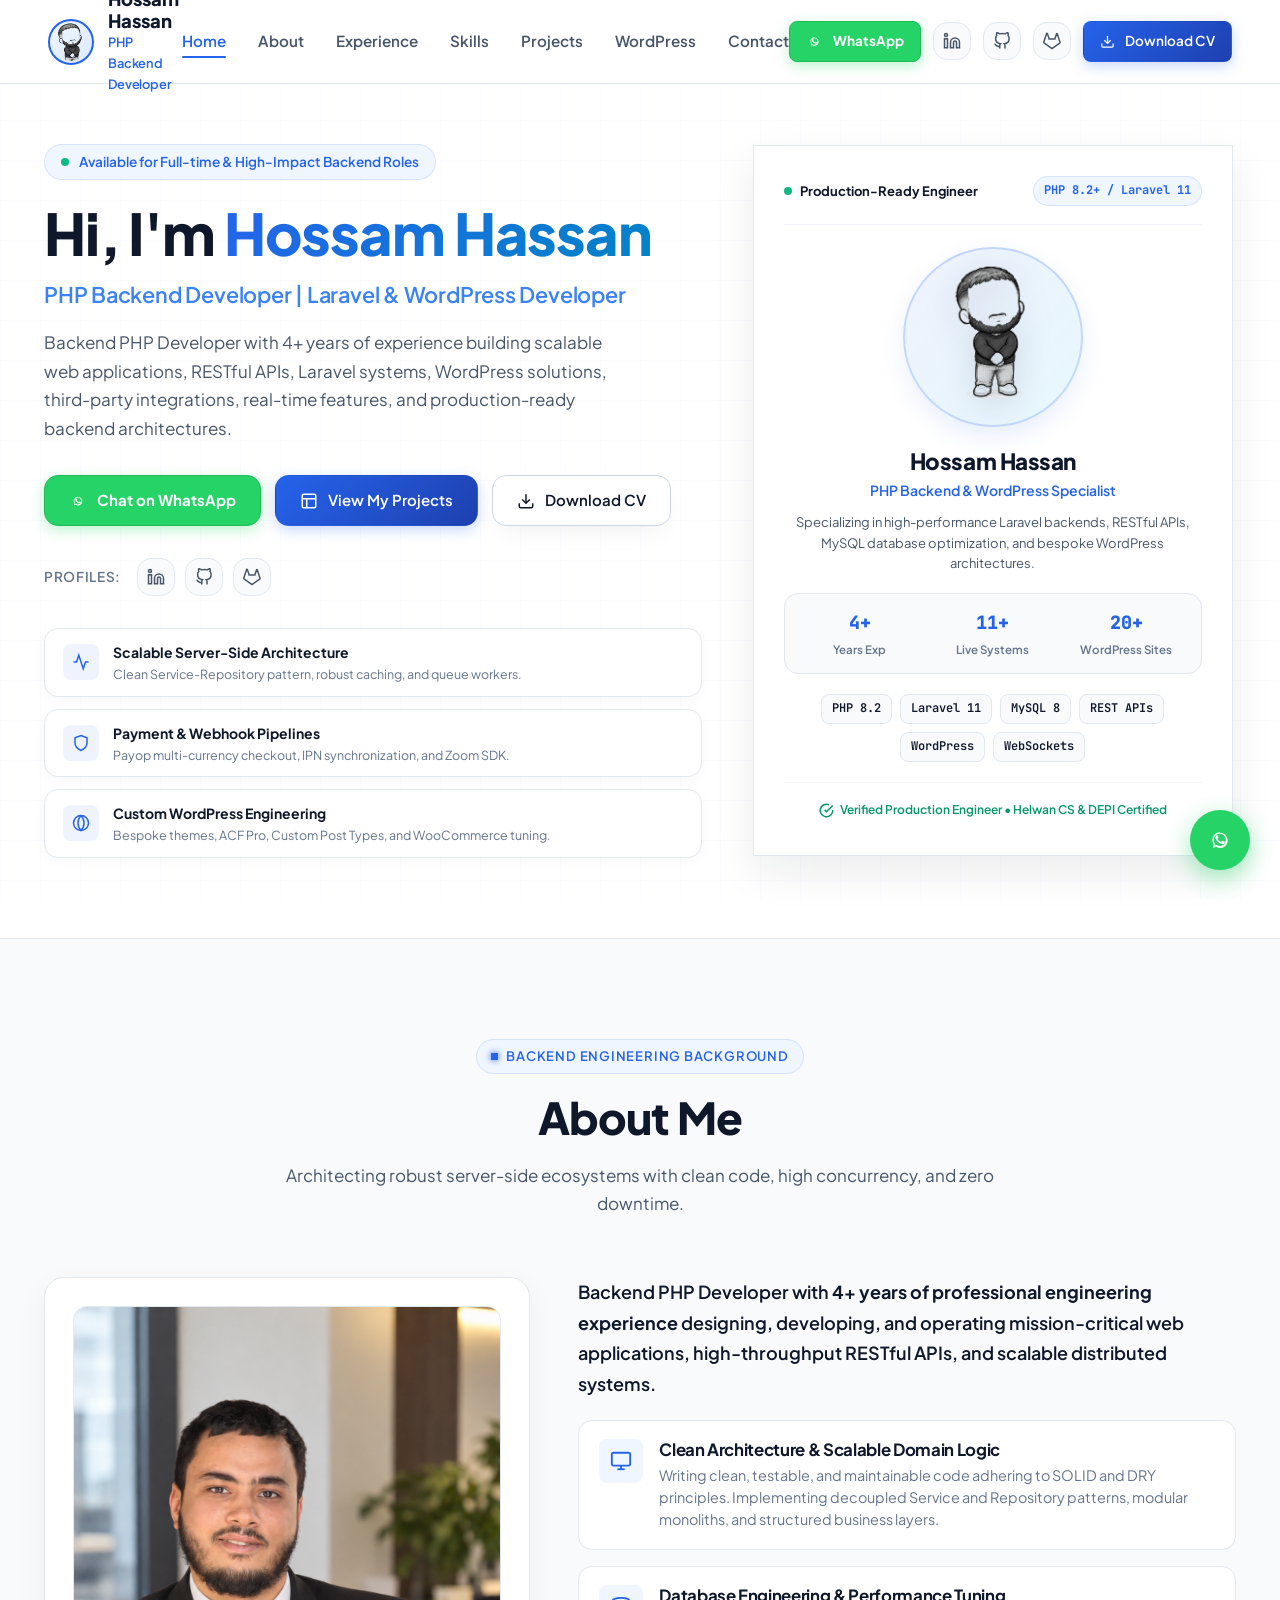
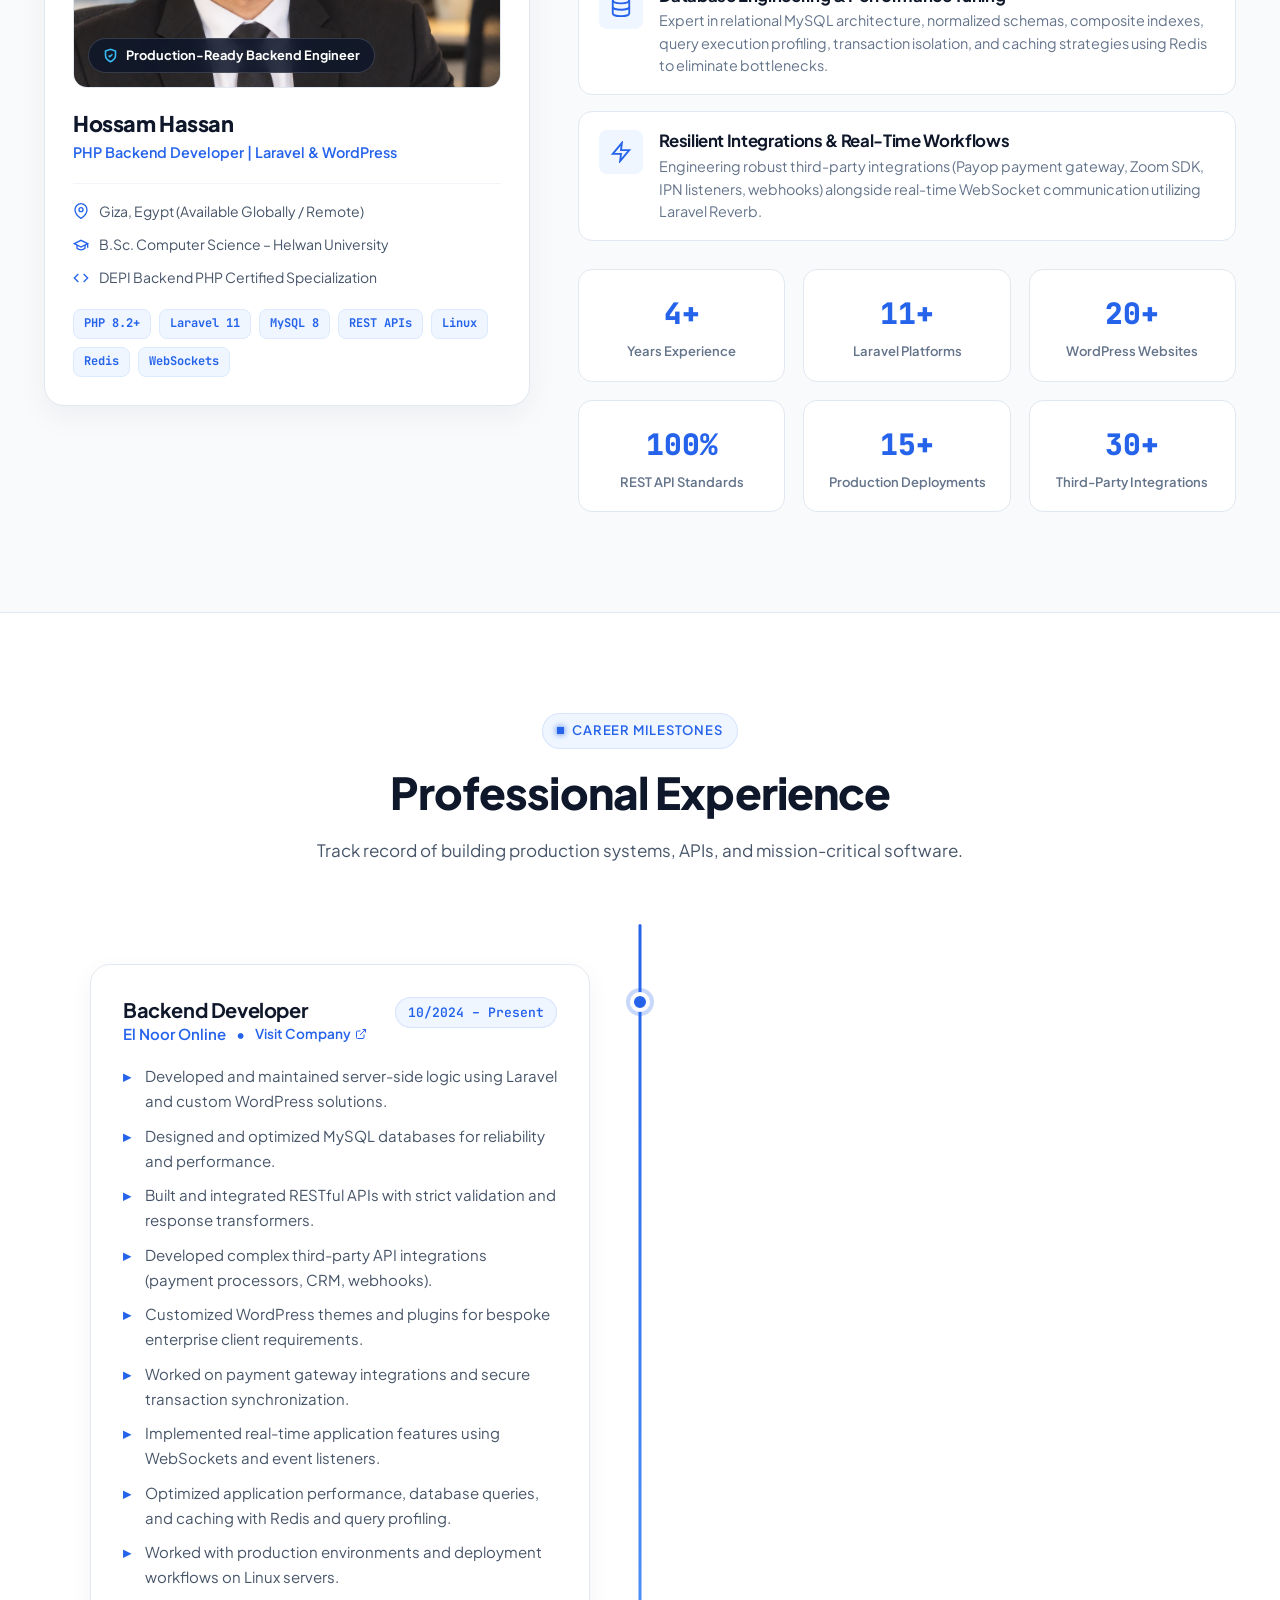
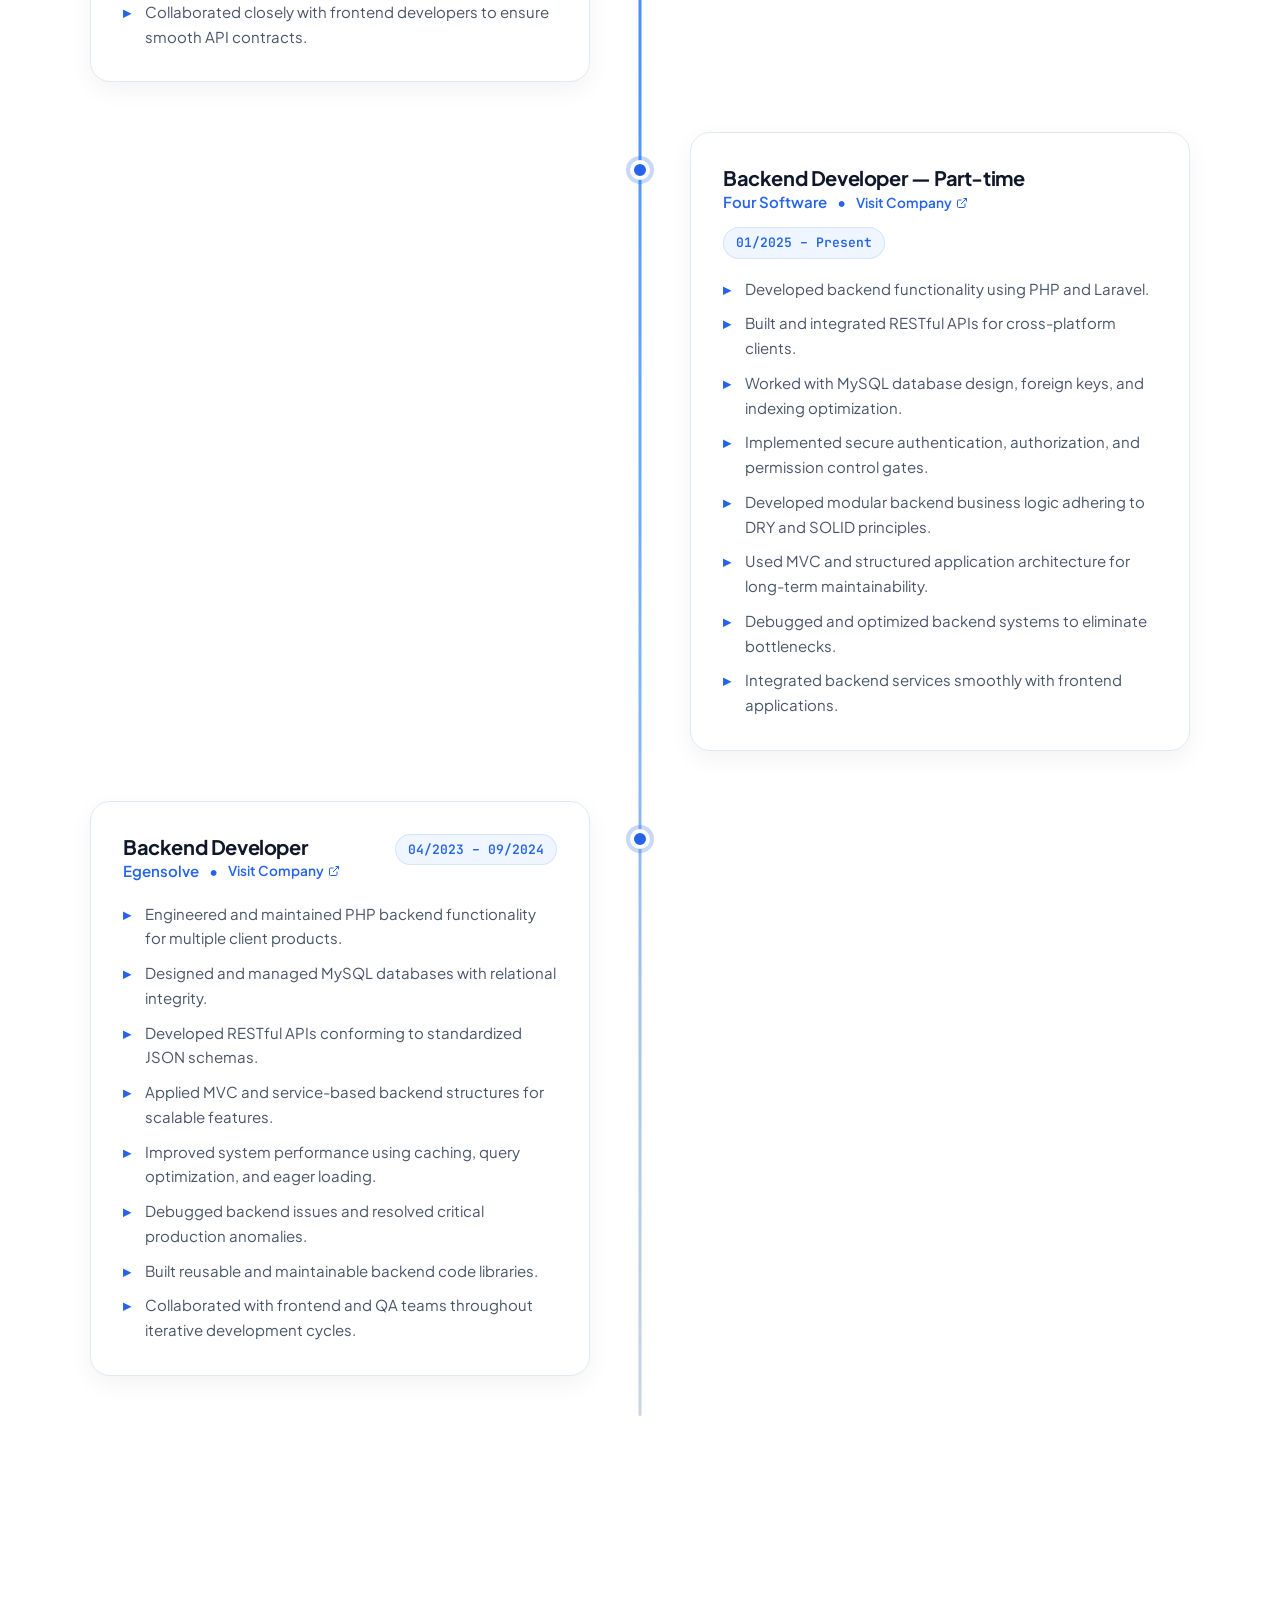
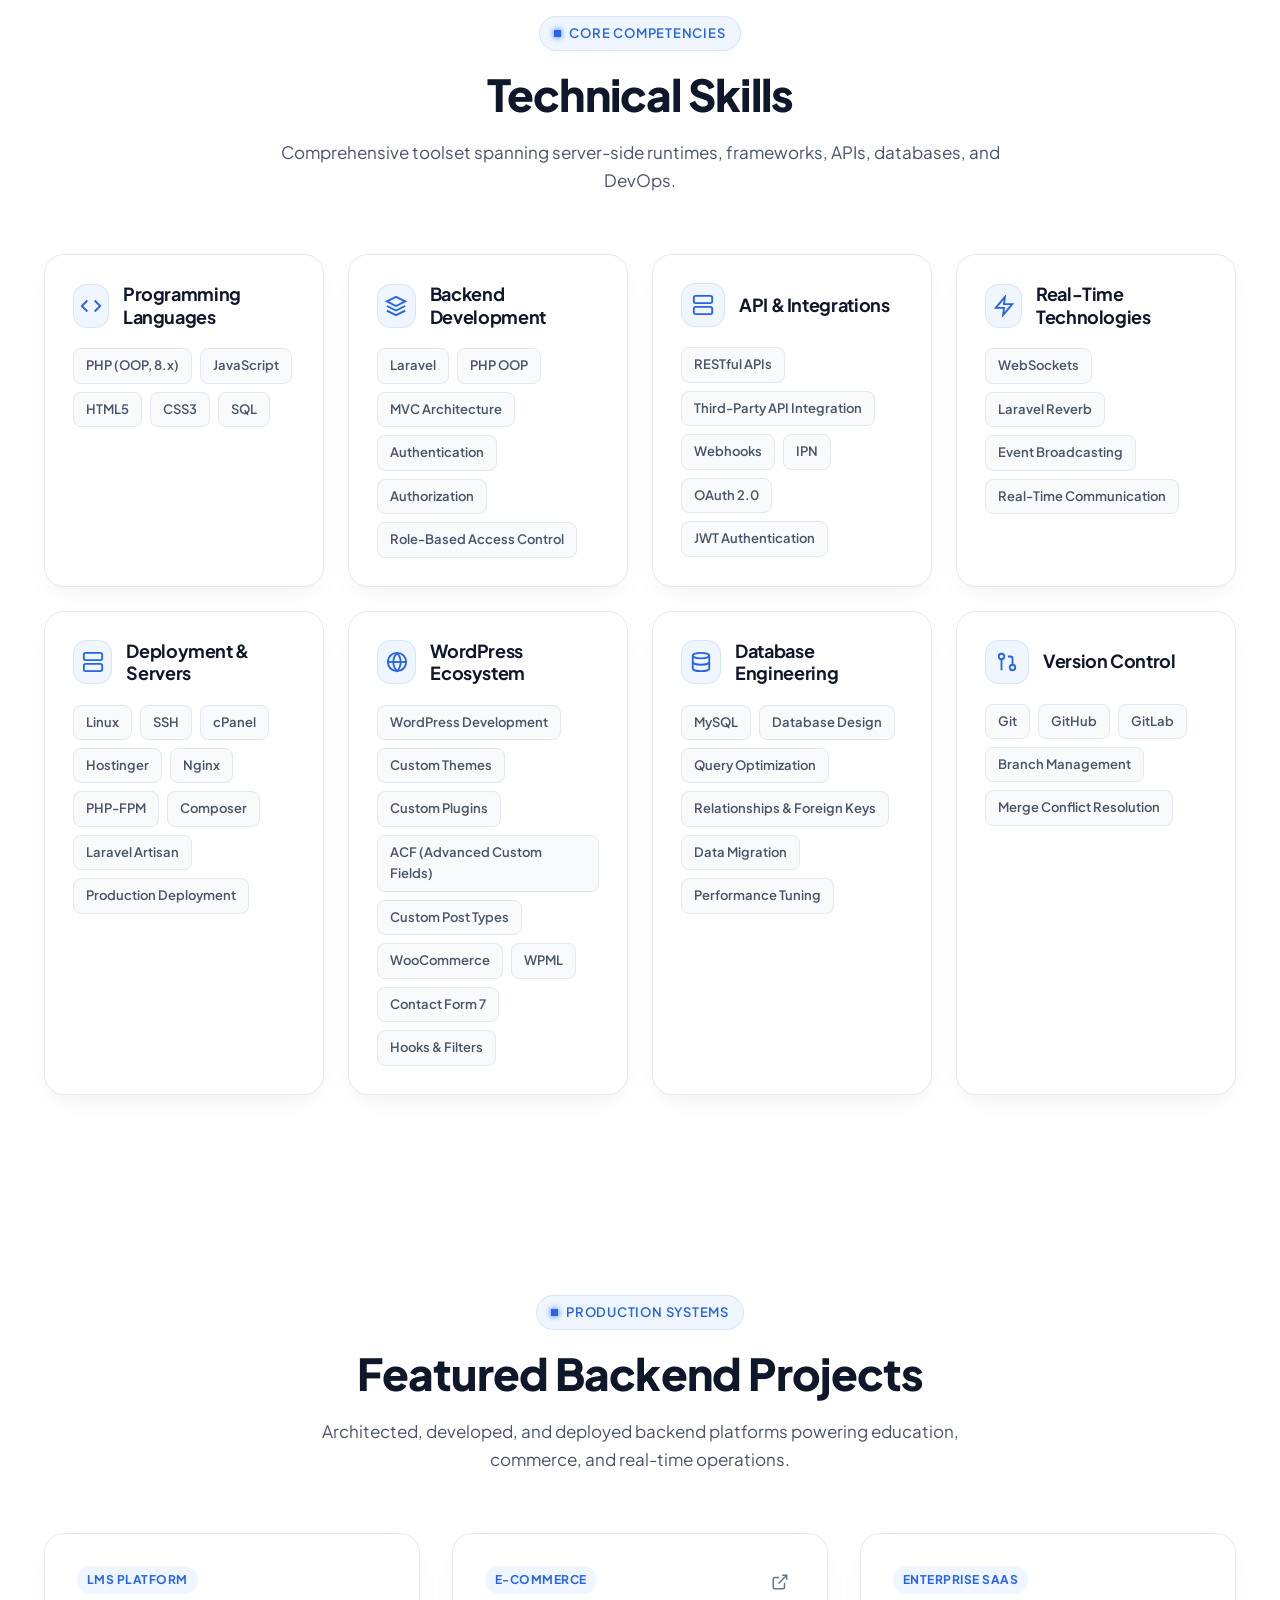
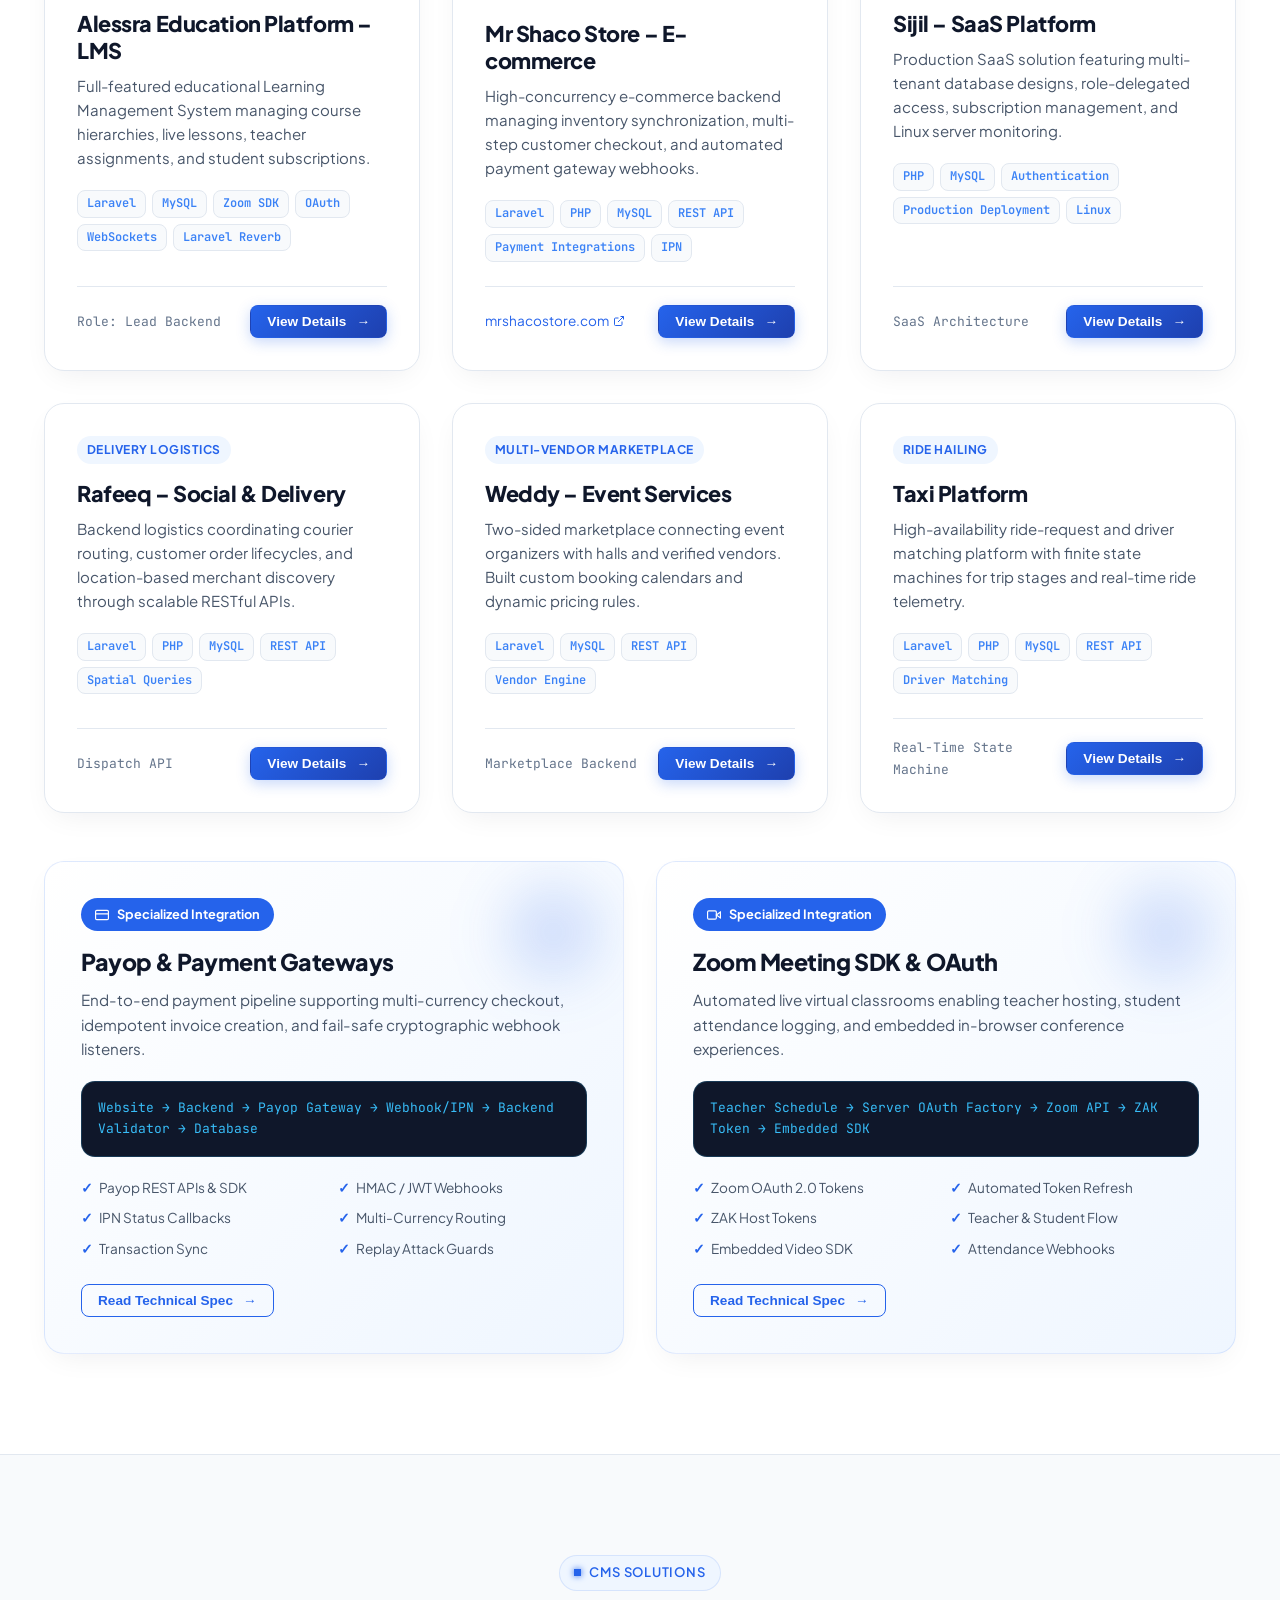
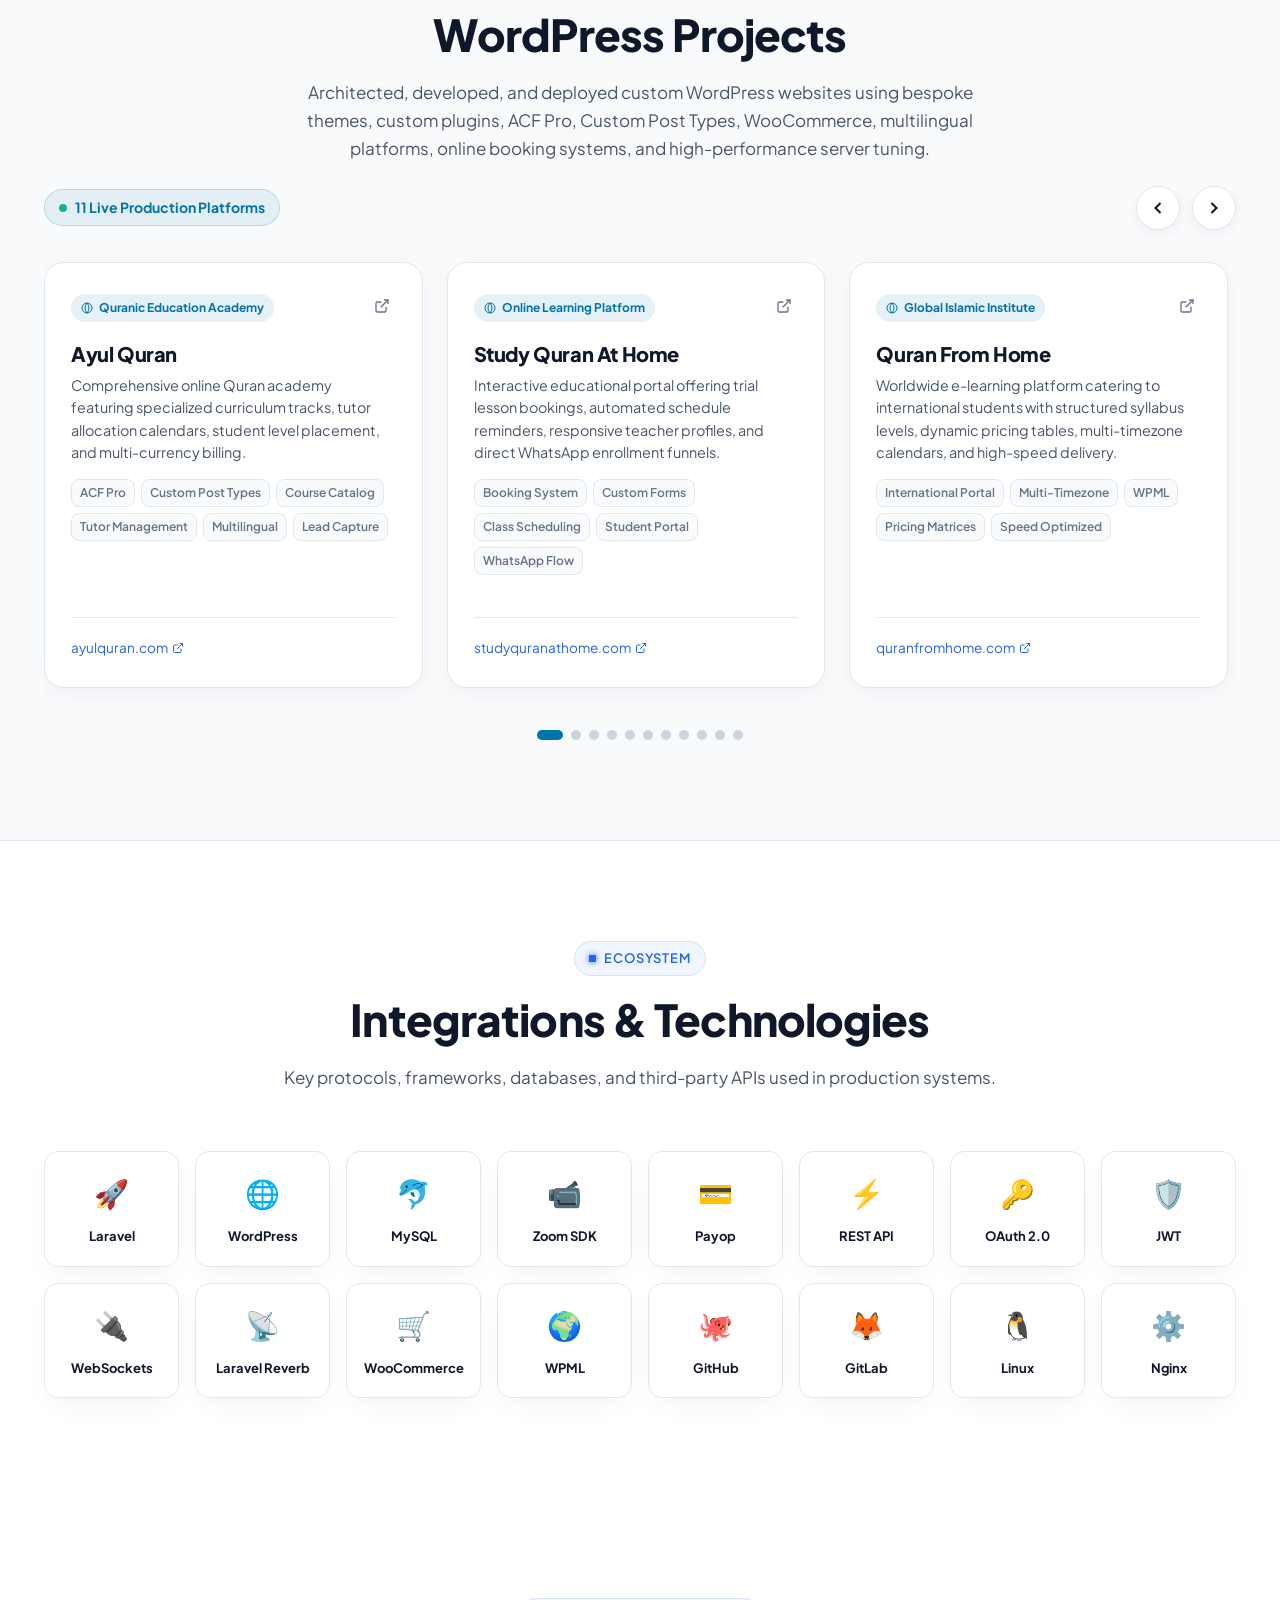
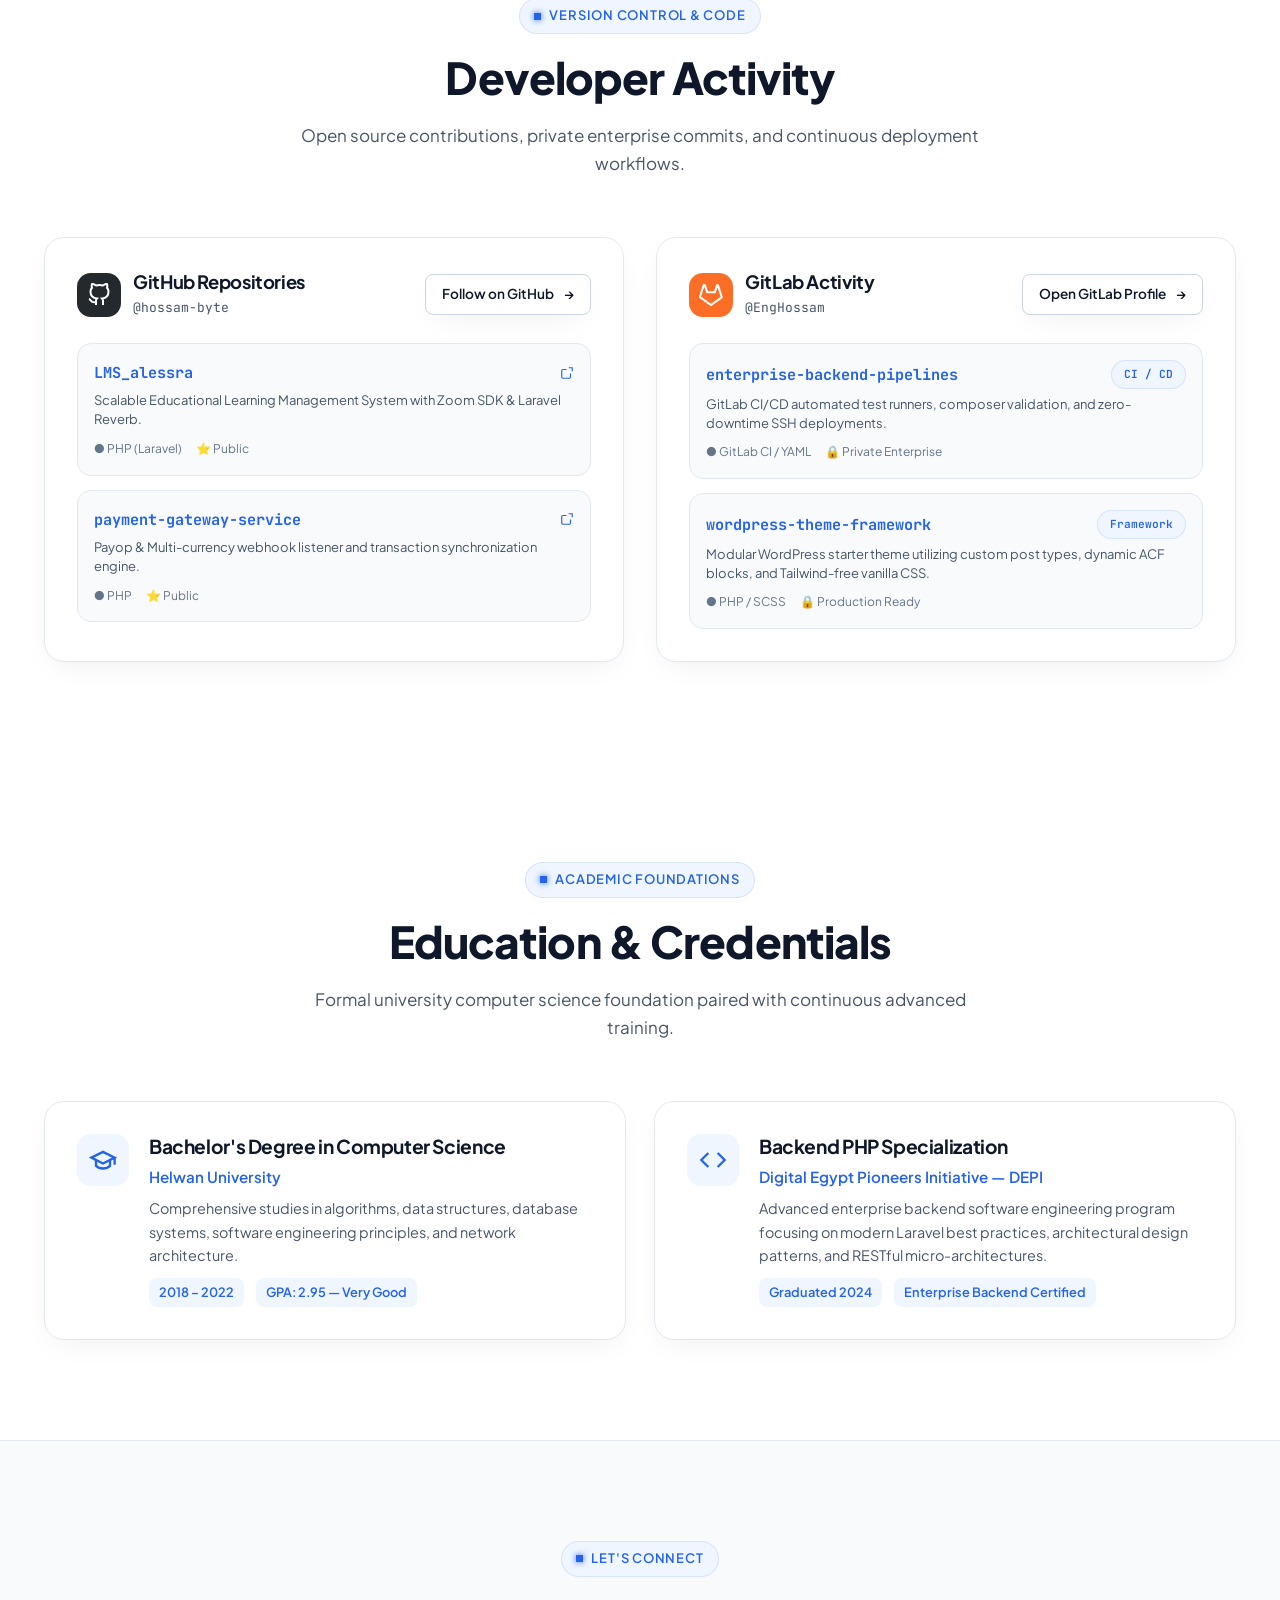
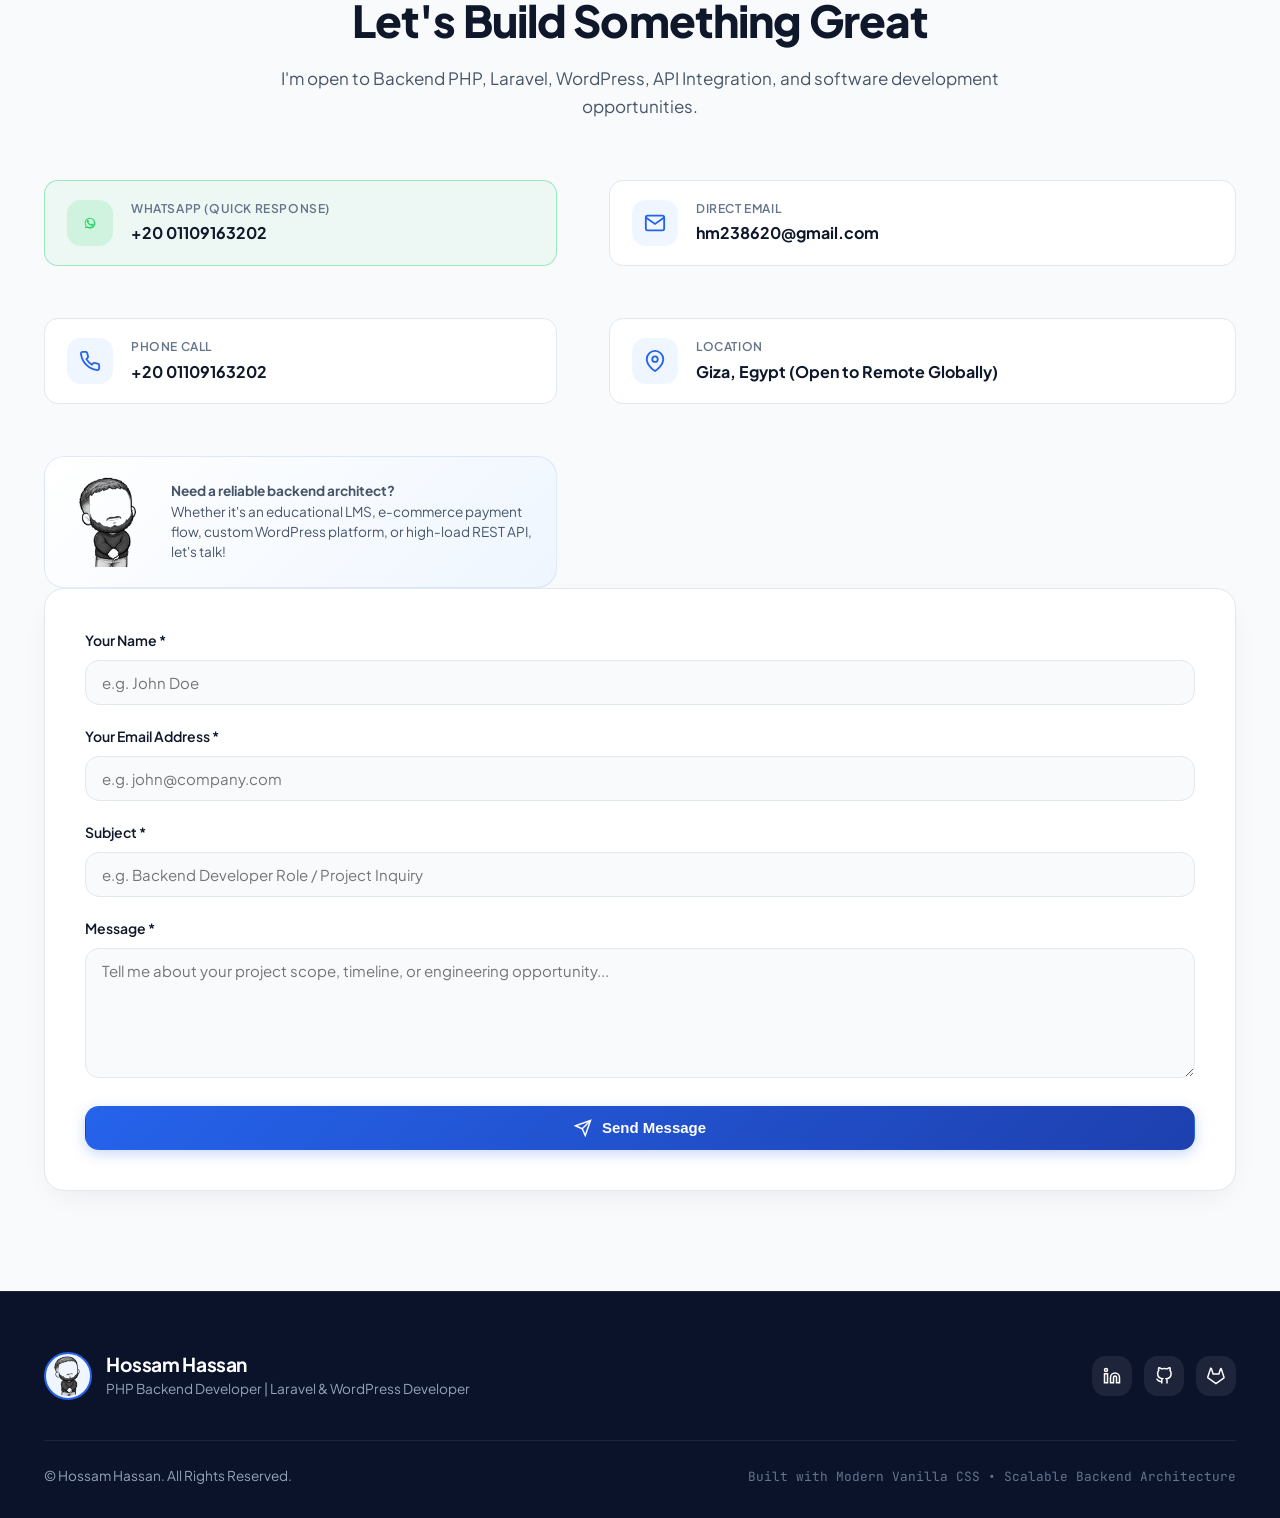
==== index.html @ 60c1ca35 "feat: initial commit - Hossam Hassan developer portfolio" ====
<!DOCTYPE html>
<html lang="en" data-theme="light">
<head>
  <meta charset="UTF-8">
  <meta name="viewport" content="width=device-width, initial-scale=1.0">
  
  <!-- Primary SEO Meta Tags -->
  <title>Hossam Hassan | PHP Backend Developer</title>
  <meta name="title" content="Hossam Hassan | PHP Backend Developer">
  <meta name="description" content="PHP Backend Developer specializing in Laravel, WordPress, REST APIs, MySQL, software architecture, third-party integrations, payment gateways, and scalable web applications.">
  <meta name="keywords" content="Hossam Hassan, PHP Backend Developer, Laravel Developer, WordPress Developer, MySQL, REST API, Software Architecture, Payment Gateway, Zoom SDK, DEPI">
  <meta name="author" content="Hossam Hassan">
  <meta name="robots" content="index, follow">

  <!-- Open Graph / Facebook -->
  <meta property="og:type" content="website">
  <meta property="og:url" content="https://hossamhassan.dev/">
  <meta property="og:title" content="Hossam Hassan | PHP Backend Developer">
  <meta property="og:description" content="PHP Backend Developer specializing in Laravel, WordPress, REST APIs, MySQL, software architecture, third-party integrations, and scalable applications.">
  <meta property="og:image" content="assets/images/Logo-avatar.png">

  <!-- Twitter -->
  <meta property="twitter:card" content="summary_large_image">
  <meta property="twitter:title" content="Hossam Hassan | PHP Backend Developer">
  <meta property="twitter:description" content="PHP Backend Developer specializing in Laravel, WordPress, REST APIs, MySQL, software architecture, third-party integrations, and scalable applications.">
  <meta property="twitter:image" content="assets/images/Logo-avatar.png">

  <!-- Favicon -->
  <link rel="icon" type="image/png" href="assets/images/Logo-avatar.png">

  <!-- Stylesheet -->
  <link rel="stylesheet" href="assets/css/style.css">

  <!-- Schema.org JSON-LD Structured Data -->
  <script type="application/ld+json">
  {
    "@context": "https://schema.org",
    "@type": "Person",
    "name": "Hossam Hassan",
    "jobTitle": "PHP Backend Developer",
    "url": "https://hossamhassan.dev",
    "sameAs": [
      "https://www.linkedin.com/in/hossam-hassan-290625214",
      "https://github.com/hossam-byte",
      "https://gitlab.com/EngHossam"
    ],
    "knowsAbout": [
      "PHP", "Laravel", "MySQL", "WordPress", "REST APIs", "Software Architecture",
      "WebSockets", "Laravel Reverb", "Payment Gateways", "Payop", "Zoom SDK", "Linux"
    ],
    "alumniOf": "Helwan University",
    "email": "mailto:hm238620@gmail.com",
    "telephone": "+20 01109163202",
    "address": {
      "@type": "PostalAddress",
      "addressLocality": "Giza",
      "addressCountry": "Egypt"
    }
  }
  </script>
</head>
<body>

  <!-- Subtle Technical Grid Background -->
  <div class="bg-grid-pattern" aria-hidden="true"></div>

  <!-- ==========================================
       Sticky Navigation Bar
       ========================================== -->
  <header class="navbar" id="navbar">
    <div class="container navbar-inner">
      <a href="#home" class="brand-logo" id="nav-brand">
        <img src="assets/images/Logo-avatar.png" alt="Hossam Hassan" class="brand-mascot-avatar" width="44" height="44">
        <div class="brand-text">
          <span class="brand-name">Hossam Hassan</span>
          <span class="brand-title">PHP Backend Developer</span>
        </div>
      </a>

      <!-- Desktop Navigation Menu -->
      <nav aria-label="Main Navigation">
        <ul class="nav-links">
          <li><a href="#home" class="nav-link active">Home</a></li>
          <li><a href="#about" class="nav-link">About</a></li>
          <li><a href="#experience" class="nav-link">Experience</a></li>
          <li><a href="#skills" class="nav-link">Skills</a></li>
          <li><a href="#projects" class="nav-link">Projects</a></li>
          <li><a href="#wordpress" class="nav-link">WordPress</a></li>
          <li><a href="#contact" class="nav-link">Contact</a></li>
        </ul>
      </nav>

      <!-- Navbar Actions: WhatsApp, Socials, Download CV -->
      <div class="navbar-actions">
        <!-- Direct WhatsApp Button -->
        <a href="https://wa.me/201109163202?text=Hello%20Hossam,%20I%20reviewed%20your%20portfolio%20and%20would%20like%20to%20connect." target="_blank" rel="noopener noreferrer" class="btn btn-whatsapp btn-sm" id="nav-whatsapp" title="Chat on WhatsApp">
          <svg width="17" height="17" viewBox="0 0 24 24" fill="currentColor"><path d="M12.031 6.172c-3.181 0-5.767 2.586-5.768 5.766-.001 1.298.38 2.27 1.019 3.287l-.711 2.598 2.664-.698c.969.586 1.761.947 2.796.947 3.179 0 5.765-2.587 5.765-5.766.001-3.18-2.585-5.767-5.765-5.767zm0 10.355c-.93 0-1.745-.262-2.515-.747l-.18-.114-1.579.414.421-1.541-.12-.191c-.538-.856-.822-1.637-.822-2.408 0-2.502 2.035-4.538 4.537-4.538 2.501 0 4.537 2.036 4.537 4.538 0 2.501-2.036 4.537-4.538 4.537zm3.174-3.398c-.174-.087-1.03-.509-1.189-.567-.159-.059-.275-.088-.391.087-.116.175-.449.567-.55.684-.101.116-.203.131-.377.044-.174-.088-.735-.271-1.4-.864-.517-.461-.866-1.031-.967-1.205-.101-.174-.011-.268.077-.355.079-.078.174-.203.261-.305.087-.101.116-.174.174-.29.058-.116.029-.218-.015-.305-.043-.087-.391-.944-.536-1.292-.141-.339-.284-.293-.391-.299l-.334-.006c-.116 0-.305.044-.464.218-.16.175-.609.595-.609 1.45 0 .856.623 1.683.71 1.799.087.116 1.226 1.872 2.97 2.625.415.179.739.286.992.367.417.133.796.114 1.096.069.335-.05 1.03-.421 1.175-.828.145-.407.145-.755.101-.828-.043-.073-.159-.117-.333-.204z"/></svg>
          <span>WhatsApp</span>
        </a>

        <!-- Social Icons -->
        <a href="https://www.linkedin.com/in/hossam-hassan-290625214" target="_blank" rel="noopener noreferrer" class="social-nav-link" aria-label="LinkedIn Profile" title="LinkedIn">
          <svg width="18" height="18" viewBox="0 0 24 24" fill="none" stroke="currentColor" stroke-width="2"><path d="M16 8a6 6 0 0 1 6 6v7h-4v-7a2 2 0 0 0-2-2 2 2 0 0 0-2 2v7h-4v-7a6 6 0 0 1 6-6z"/><rect x="2" y="9" width="4" height="12"/><circle cx="4" cy="4" r="2"/></svg>
        </a>
        <a href="https://github.com/hossam-byte" target="_blank" rel="noopener noreferrer" class="social-nav-link" aria-label="GitHub Profile" title="GitHub">
          <svg width="18" height="18" viewBox="0 0 24 24" fill="none" stroke="currentColor" stroke-width="2"><path d="M9 19c-5 1.5-5-2.5-7-3m14 6v-3.87a3.37 3.37 0 0 0-.94-2.61c3.14-.35 6.44-1.54 6.44-7A5.44 5.44 0 0 0 20 4.77 5.07 5.07 0 0 0 19.91 1S18.73.65 16 2.48a13.38 13.38 0 0 0-7 0C6.27.65 5.09 1 5.09 1A5.07 5.07 0 0 0 5 4.77a5.44 5.44 0 0 0-1.5 3.78c0 5.42 3.3 6.61 6.44 7A3.37 3.37 0 0 0 9 18.13V22"/></svg>
        </a>
        <a href="https://gitlab.com/EngHossam" target="_blank" rel="noopener noreferrer" class="social-nav-link" aria-label="GitLab Profile" title="GitLab">
          <svg width="18" height="18" viewBox="0 0 24 24" fill="none" stroke="currentColor" stroke-width="2"><path d="M22.65 14.39L12 22.13 1.35 14.39a.84.84 0 0 1-.3-.94l1.22-3.78 2.44-7.51A.42.42 0 0 1 5.49 2h.02c.2 0 .38.14.44.33l2.22 6.84h7.66l2.22-6.84a.46.46 0 0 1 .44-.33h.02c.22 0 .4.15.47.36l2.43 7.48 1.23 3.8a.84.84 0 0 1-.3.95z"/></svg>
        </a>

        <!-- Download CV Button -->
        <a href="assets/docs/Hossam_Hassan_Resume.pdf" download="Hossam_Hassan_Resume.pdf" class="btn btn-primary btn-sm" id="nav-download-cv">
          <svg width="15" height="15" viewBox="0 0 24 24" fill="none" stroke="currentColor" stroke-width="2"><path d="M21 15v4a2 2 0 0 1-2 2H5a2 2 0 0 1-2-2v-4"/><polyline points="7 10 12 15 17 10"/><line x1="12" y1="15" x2="12" y2="3"/></svg>
          <span>Download CV</span>
        </a>

        <!-- Mobile Menu Toggle Button -->
        <button id="mobile-toggle-btn" class="mobile-toggle-btn" aria-label="Open Mobile Menu">
          <svg width="24" height="24" viewBox="0 0 24 24" fill="none" stroke="currentColor" stroke-width="2"><line x1="3" y1="12" x2="21" y2="12"/><line x1="3" y1="6" x2="21" y2="6"/><line x1="3" y1="18" x2="21" y2="18"/></svg>
        </button>
      </div>
    </div>
  </header>

  <!-- Mobile Drawer Menu -->
  <div id="mobile-drawer" class="mobile-drawer">
    <a href="#home" class="mobile-nav-link">Home <span>→</span></a>
    <a href="#about" class="mobile-nav-link">About Me <span>→</span></a>
    <a href="#experience" class="mobile-nav-link">Experience <span>→</span></a>
    <a href="#skills" class="mobile-nav-link">Technical Skills <span>→</span></a>
    <a href="#projects" class="mobile-nav-link">Backend Projects <span>→</span></a>
    <a href="#wordpress" class="mobile-nav-link">WordPress Projects <span>→</span></a>
    <a href="#contact" class="mobile-nav-link">Contact Me <span>→</span></a>
    <div style="margin-top: 20px; display: flex; flex-direction: column; gap: 10px;">
      <a href="https://wa.me/201109163202?text=Hello%20Hossam,%20I%20saw%20your%20portfolio." target="_blank" rel="noopener noreferrer" class="btn btn-whatsapp" style="width: 100%;">
        Chat on WhatsApp
      </a>
      <a href="assets/docs/Hossam_Hassan_Resume.pdf" download class="btn btn-primary" style="width: 100%;">
        Download CV (PDF)
      </a>
    </div>
  </div>

  <!-- ==========================================
       Hero Section
       ========================================== -->
  <section class="hero-section" id="home">
    <div class="container">
      <div class="hero-grid">
        <!-- Left Side: Content & CTAs -->
        <div class="hero-content">
          <div class="hero-badge-container">
            <span class="hero-status-pill">
              <span class="pulse-dot"></span>
              Available for Full-time & High-Impact Backend Roles
            </span>
          </div>

          <h1 class="hero-headline">
            Hi, I'm <span class="highlight-blue">Hossam Hassan</span>
          </h1>
          <h2 class="hero-subtitle">
            PHP Backend Developer | Laravel & WordPress Developer
          </h2>
          <p class="hero-description">
            Backend PHP Developer with 4+ years of experience building scalable web applications, RESTful APIs, Laravel systems, WordPress solutions, third-party integrations, real-time features, and production-ready backend architectures.
          </p>

          <!-- CTAs -->
          <div class="hero-cta-group">
            <a href="https://wa.me/201109163202?text=Hello%20Hossam,%20I%20viewed%20your%20portfolio%20and%20would%20like%20to%20chat." target="_blank" rel="noopener noreferrer" class="btn btn-whatsapp" id="hero-whatsapp-cta">
              <svg width="18" height="18" viewBox="0 0 24 24" fill="currentColor"><path d="M12.031 6.172c-3.181 0-5.767 2.586-5.768 5.766-.001 1.298.38 2.27 1.019 3.287l-.711 2.598 2.664-.698c.969.586 1.761.947 2.796.947 3.179 0 5.765-2.587 5.765-5.766.001-3.18-2.585-5.767-5.765-5.767zm0 10.355c-.93 0-1.745-.262-2.515-.747l-.18-.114-1.579.414.421-1.541-.12-.191c-.538-.856-.822-1.637-.822-2.408 0-2.502 2.035-4.538 4.537-4.538 2.501 0 4.537 2.036 4.537 4.538 0 2.501-2.036 4.537-4.538 4.537zm3.174-3.398c-.174-.087-1.03-.509-1.189-.567-.159-.059-.275-.088-.391.087-.116.175-.449.567-.55.684-.101.116-.203.131-.377.044-.174-.088-.735-.271-1.4-.864-.517-.461-.866-1.031-.967-1.205-.101-.174-.011-.268.077-.355.079-.078.174-.203.261-.305.087-.101.116-.174.174-.29.058-.116.029-.218-.015-.305-.043-.087-.391-.944-.536-1.292-.141-.339-.284-.293-.391-.299l-.334-.006c-.116 0-.305.044-.464.218-.16.175-.609.595-.609 1.45 0 .856.623 1.683.71 1.799.087.116 1.226 1.872 2.97 2.625.415.179.739.286.992.367.417.133.796.114 1.096.069.335-.05 1.03-.421 1.175-.828.145-.407.145-.755.101-.828-.043-.073-.159-.117-.333-.204z"/></svg>
              <span>Chat on WhatsApp</span>
            </a>
            <a href="#projects" class="btn btn-primary">
              <svg width="18" height="18" viewBox="0 0 24 24" fill="none" stroke="currentColor" stroke-width="2"><rect x="3" y="3" width="18" height="18" rx="2"/><line x1="3" y1="9" x2="21" y2="9"/><line x1="9" y1="21" x2="9" y2="9"/></svg>
              View My Projects
            </a>
            <a href="assets/docs/Hossam_Hassan_Resume.pdf" download="Hossam_Hassan_Resume.pdf" class="btn btn-secondary">
              <svg width="18" height="18" viewBox="0 0 24 24" fill="none" stroke="currentColor" stroke-width="2"><path d="M21 15v4a2 2 0 0 1-2 2H5a2 2 0 0 1-2-2v-4"/><polyline points="7 10 12 15 17 10"/><line x1="12" y1="15" x2="12" y2="3"/></svg>
              Download CV
            </a>
          </div>

          <!-- Social Links -->
          <div class="hero-social-group">
            <span class="hero-social-label">Profiles:</span>
            <div class="hero-social-links">
              <a href="https://www.linkedin.com/in/hossam-hassan-290625214" target="_blank" rel="noopener noreferrer" class="social-nav-link" title="LinkedIn">
                <svg width="18" height="18" viewBox="0 0 24 24" fill="none" stroke="currentColor" stroke-width="2"><path d="M16 8a6 6 0 0 1 6 6v7h-4v-7a2 2 0 0 0-2-2 2 2 0 0 0-2 2v7h-4v-7a6 6 0 0 1 6-6z"/><rect x="2" y="9" width="4" height="12"/><circle cx="4" cy="4" r="2"/></svg>
              </a>
              <a href="https://github.com/hossam-byte" target="_blank" rel="noopener noreferrer" class="social-nav-link" title="GitHub">
                <svg width="18" height="18" viewBox="0 0 24 24" fill="none" stroke="currentColor" stroke-width="2"><path d="M9 19c-5 1.5-5-2.5-7-3m14 6v-3.87a3.37 3.37 0 0 0-.94-2.61c3.14-.35 6.44-1.54 6.44-7A5.44 5.44 0 0 0 20 4.77 5.07 5.07 0 0 0 19.91 1S18.73.65 16 2.48a13.38 13.38 0 0 0-7 0C6.27.65 5.09 1 5.09 1A5.07 5.07 0 0 0 5 4.77a5.44 5.44 0 0 0-1.5 3.78c0 5.42 3.3 6.61 6.44 7A3.37 3.37 0 0 0 9 18.13V22"/></svg>
              </a>
              <a href="https://gitlab.com/EngHossam" target="_blank" rel="noopener noreferrer" class="social-nav-link" title="GitLab">
                <svg width="18" height="18" viewBox="0 0 24 24" fill="none" stroke="currentColor" stroke-width="2"><path d="M22.65 14.39L12 22.13 1.35 14.39a.84.84 0 0 1-.3-.94l1.22-3.78 2.44-7.51A.42.42 0 0 1 5.49 2h.02c.2 0 .38.14.44.33l2.22 6.84h7.66l2.22-6.84a.46.46 0 0 1 .44-.33h.02c.22 0 .4.15.47.36l2.43 7.48 1.23 3.8a.84.84 0 0 1-.3.95z"/></svg>
              </a>
            </div>
          </div>

          <!-- Engineering Deliverables Highlights -->
          <div class="hero-highlights-box">
            <div class="hero-highlight-item">
              <div class="highlight-icon">
                <svg width="18" height="18" viewBox="0 0 24 24" fill="none" stroke="currentColor" stroke-width="2"><polyline points="22 12 18 12 15 21 9 3 6 12 2 12"/></svg>
              </div>
              <div>
                <strong>Scalable Server-Side Architecture</strong>
                <span>Clean Service-Repository pattern, robust caching, and queue workers.</span>
              </div>
            </div>

            <div class="hero-highlight-item">
              <div class="highlight-icon">
                <svg width="18" height="18" viewBox="0 0 24 24" fill="none" stroke="currentColor" stroke-width="2"><path d="M12 22s8-4 8-10V5l-8-3-8 3v7c0 6 8 10 8 10z"/></svg>
              </div>
              <div>
                <strong>Payment & Webhook Pipelines</strong>
                <span>Payop multi-currency checkout, IPN synchronization, and Zoom SDK.</span>
              </div>
            </div>

            <div class="hero-highlight-item">
              <div class="highlight-icon">
                <svg width="18" height="18" viewBox="0 0 24 24" fill="none" stroke="currentColor" stroke-width="2"><circle cx="12" cy="12" r="10"/><path d="M12 2a14.5 14.5 0 0 0 0 20 14.5 14.5 0 0 0 0-20"/></svg>
              </div>
              <div>
                <strong>Custom WordPress Engineering</strong>
                <span>Bespoke themes, ACF Pro, Custom Post Types, and WooCommerce tuning.</span>
              </div>
            </div>
          </div>
        </div>

        <!-- Right Side: Modern Executive Developer Card -->
        <div class="hero-visual-container">
          <div class="hero-developer-card">
            <div class="dev-card-header">
              <div class="dev-card-status">
                <span class="pulse-dot"></span>
                <span>Production-Ready Engineer</span>
              </div>
              <span class="dev-card-badge">PHP 8.2+ / Laravel 11</span>
            </div>

            <div class="dev-card-avatar-zone">
              <div class="dev-card-avatar-frame">
                <img src="assets/images/Logo.png" alt="Hossam Hassan" class="dev-card-logo-img" width="160" height="160">
              </div>
            </div>

            <div class="dev-card-identity">
              <h3 class="dev-card-name">Hossam Hassan</h3>
              <p class="dev-card-role">PHP Backend & WordPress Specialist</p>
              <p class="dev-card-summary">
                Specializing in high-performance Laravel backends, RESTful APIs, MySQL database optimization, and bespoke WordPress architectures.
              </p>
            </div>

            <div class="dev-card-metrics-grid">
              <div class="dev-metric-item">
                <span class="dev-metric-num">4+</span>
                <span class="dev-metric-label">Years Exp</span>
              </div>
              <div class="dev-metric-item">
                <span class="dev-metric-num">11+</span>
                <span class="dev-metric-label">Live Systems</span>
              </div>
              <div class="dev-metric-item">
                <span class="dev-metric-num">20+</span>
                <span class="dev-metric-label">WordPress Sites</span>
              </div>
            </div>

            <div class="dev-card-stack-row">
              <span class="dev-stack-chip">PHP 8.2</span>
              <span class="dev-stack-chip">Laravel 11</span>
              <span class="dev-stack-chip">MySQL 8</span>
              <span class="dev-stack-chip">REST APIs</span>
              <span class="dev-stack-chip">WordPress</span>
              <span class="dev-stack-chip">WebSockets</span>
            </div>

            <div class="dev-card-footer">
              <div class="dev-card-verified">
                <svg width="15" height="15" viewBox="0 0 24 24" fill="none" stroke="currentColor" stroke-width="2.5"><path d="M22 11.08V12a10 10 0 1 1-5.93-9.14"/><polyline points="22 4 12 14.01 9 11.01"/></svg>
                <span>Verified Production Engineer • Helwan CS & DEPI Certified</span>
              </div>
            </div>
          </div>
        </div>
      </div>
    </div>
  </section>

  <!-- ==========================================
       About Me Section
       ========================================== -->
  <section class="section about-section" id="about">
    <div class="container">
      <div class="section-header">
        <span class="section-tag"><span class="pixel-dot"></span> Backend Engineering Background</span>
        <h2 class="section-title">About Me</h2>
        <p class="section-desc">Architecting robust server-side ecosystems with clean code, high concurrency, and zero downtime.</p>
      </div>

      <div class="about-grid">
        <!-- Professional Developer Identity Card (Left) -->
        <div class="about-profile-card">
          <div class="about-portrait-wrapper">
            <img src="assets/images/hossam-portrait.png" alt="Hossam Hassan - Backend Developer" class="about-portrait-img">
            <div class="about-verified-badge">
              <svg width="15" height="15" viewBox="0 0 24 24" fill="none" stroke="currentColor" stroke-width="2.5"><path d="M12 22s8-4 8-10V5l-8-3-8 3v7c0 6 8 10 8 10z"/><polyline points="9 12 11 14 15 10"/></svg>
              <span>Production-Ready Backend Engineer</span>
            </div>
          </div>

          <div class="about-profile-header">
            <h3 class="about-profile-name">Hossam Hassan</h3>
            <div class="about-profile-role">PHP Backend Developer | Laravel & WordPress</div>
          </div>

          <div class="about-meta-list">
            <div class="about-meta-item">
              <span class="about-meta-icon"><svg width="16" height="16" viewBox="0 0 24 24" fill="none" stroke="currentColor" stroke-width="2"><path d="M21 10c0 7-9 13-9 13s-9-6-9-13a9 9 0 0 1 18 0z"/><circle cx="12" cy="10" r="3"/></svg></span>
              <span>Giza, Egypt (Available Globally / Remote)</span>
            </div>
            <div class="about-meta-item">
              <span class="about-meta-icon"><svg width="16" height="16" viewBox="0 0 24 24" fill="none" stroke="currentColor" stroke-width="2"><path d="M22 10v6M2 10l10-5 10 5-10 5z"/><path d="M6 12v5c3 3 9 3 12 0v-5"/></svg></span>
              <span>B.Sc. Computer Science – Helwan University</span>
            </div>
            <div class="about-meta-item">
              <span class="about-meta-icon"><svg width="16" height="16" viewBox="0 0 24 24" fill="none" stroke="currentColor" stroke-width="2"><polyline points="16 18 22 12 16 6"/><polyline points="8 6 2 12 8 18"/></svg></span>
              <span>DEPI Backend PHP Certified Specialization</span>
            </div>
          </div>

          <div class="about-quick-tags">
            <span class="about-quick-tag">PHP 8.2+</span>
            <span class="about-quick-tag">Laravel 11</span>
            <span class="about-quick-tag">MySQL 8</span>
            <span class="about-quick-tag">REST APIs</span>
            <span class="about-quick-tag">Linux</span>
            <span class="about-quick-tag">Redis</span>
            <span class="about-quick-tag">WebSockets</span>
          </div>
        </div>

        <!-- Technical Engineering Narrative & Pillars (Right) -->
        <div class="about-content">
          <div class="about-content-text">
            <p style="font-size: 1.125rem; font-weight: 600; color: #0F172A; line-height: 1.7; margin-bottom: 20px;">
              Backend PHP Developer with <strong>4+ years of professional engineering experience</strong> designing, developing, and operating mission-critical web applications, high-throughput RESTful APIs, and scalable distributed systems.
            </p>
          </div>

          <!-- 3 Technical Pillars -->
          <div class="about-pillars-grid">
            <div class="pillar-card">
              <div class="pillar-icon-box">
                <svg width="22" height="22" viewBox="0 0 24 24" fill="none" stroke="currentColor" stroke-width="2"><rect x="2" y="3" width="20" height="14" rx="2"/><line x1="8" y1="21" x2="16" y2="21"/><line x1="12" y1="17" x2="12" y2="21"/></svg>
              </div>
              <div>
                <h4 class="pillar-title">Clean Architecture & Scalable Domain Logic</h4>
                <p class="pillar-desc">Writing clean, testable, and maintainable code adhering to SOLID and DRY principles. Implementing decoupled Service and Repository patterns, modular monoliths, and structured business layers.</p>
              </div>
            </div>

            <div class="pillar-card">
              <div class="pillar-icon-box">
                <svg width="22" height="22" viewBox="0 0 24 24" fill="none" stroke="currentColor" stroke-width="2"><ellipse cx="12" cy="5" rx="9" ry="3"/><path d="M21 12c0 1.66-4 3-9 3s-9-1.34-9-3"/><path d="M3 5v14c0 1.66 4 3 9 3s9-1.34 9-3V5"/></svg>
              </div>
              <div>
                <h4 class="pillar-title">Database Engineering & Performance Tuning</h4>
                <p class="pillar-desc">Expert in relational MySQL architecture, normalized schemas, composite indexes, query execution profiling, transaction isolation, and caching strategies using Redis to eliminate bottlenecks.</p>
              </div>
            </div>

            <div class="pillar-card">
              <div class="pillar-icon-box">
                <svg width="22" height="22" viewBox="0 0 24 24" fill="none" stroke="currentColor" stroke-width="2"><path d="M13 2L3 14h9l-1 8 10-12h-9l1-8z"/></svg>
              </div>
              <div>
                <h4 class="pillar-title">Resilient Integrations & Real-Time Workflows</h4>
                <p class="pillar-desc">Engineering robust third-party integrations (Payop payment gateway, Zoom SDK, IPN listeners, webhooks) alongside real-time WebSocket communication utilizing Laravel Reverb.</p>
              </div>
            </div>
          </div>

          <!-- 6 Stat Cards -->
          <div class="about-stats-grid">
            <div class="stat-card">
              <div class="stat-number" data-count="4" data-suffix="+">4+</div>
              <div class="stat-label">Years Experience</div>
            </div>
            <div class="stat-card">
              <div class="stat-number" data-count="11" data-suffix="+">11+</div>
              <div class="stat-label">Laravel Platforms</div>
            </div>
            <div class="stat-card">
              <div class="stat-number" data-count="20" data-suffix="+">20+</div>
              <div class="stat-label">WordPress Websites</div>
            </div>
            <div class="stat-card">
              <div class="stat-number" data-count="100" data-suffix="%">100%</div>
              <div class="stat-label">REST API Standards</div>
            </div>
            <div class="stat-card">
              <div class="stat-number" data-count="15" data-suffix="+">15+</div>
              <div class="stat-label">Production Deployments</div>
            </div>
            <div class="stat-card">
              <div class="stat-number" data-count="30" data-suffix="+">30+</div>
              <div class="stat-label">Third-Party Integrations</div>
            </div>
          </div>
        </div>
      </div>
    </div>
  </section>

  <!-- ==========================================
       Experience Section (Vertical Timeline)
       ========================================== -->
  <section class="section experience-section" id="experience">
    <div class="container">
      <div class="section-header">
        <span class="section-tag"><span class="pixel-dot"></span> Career Milestones</span>
        <h2 class="section-title">Professional Experience</h2>
        <p class="section-desc">Track record of building production systems, APIs, and mission-critical software.</p>
      </div>

      <div class="timeline-container">
        <div class="timeline-line"></div>

        <!-- Role 1: El Noor Online (Left) -->
        <div class="timeline-item timeline-left">
          <div class="timeline-node"></div>
          <div class="timeline-card">
            <div class="timeline-card-header">
              <div>
                <h3 class="role-title">Backend Developer</h3>
                <div class="company-info">
                  <span>El Noor Online</span>
                  <span>•</span>
                  <a href="https://elnoornew.elnoorphp.com/" target="_blank" rel="noopener noreferrer" class="company-link">
                    Visit Company <svg width="12" height="12" viewBox="0 0 24 24" fill="none" stroke="currentColor" stroke-width="2"><path d="M18 13v6a2 2 0 0 1-2 2H5a2 2 0 0 1-2-2V8a2 2 0 0 1 2-2h6"/><polyline points="15 3 21 3 21 9"/><line x1="10" y1="14" x2="21" y2="3"/></svg>
                  </a>
                </div>
              </div>
              <span class="time-chip">10/2024 – Present</span>
            </div>
            <ul class="timeline-responsibilities">
              <li>Developed and maintained server-side logic using Laravel and custom WordPress solutions.</li>
              <li>Designed and optimized MySQL databases for reliability and performance.</li>
              <li>Built and integrated RESTful APIs with strict validation and response transformers.</li>
              <li>Developed complex third-party API integrations (payment processors, CRM, webhooks).</li>
              <li>Customized WordPress themes and plugins for bespoke enterprise client requirements.</li>
              <li>Worked on payment gateway integrations and secure transaction synchronization.</li>
              <li>Implemented real-time application features using WebSockets and event listeners.</li>
              <li>Optimized application performance, database queries, and caching with Redis and query profiling.</li>
              <li>Worked with production environments and deployment workflows on Linux servers.</li>
              <li>Collaborated closely with frontend developers to ensure smooth API contracts.</li>
            </ul>
          </div>
        </div>

        <!-- Role 2: Four Software (Right) -->
        <div class="timeline-item timeline-right">
          <div class="timeline-node"></div>
          <div class="timeline-card">
            <div class="timeline-card-header">
              <div>
                <h3 class="role-title">Backend Developer — Part-time</h3>
                <div class="company-info">
                  <span>Four Software</span>
                  <span>•</span>
                  <a href="https://foursw.com/" target="_blank" rel="noopener noreferrer" class="company-link">
                    Visit Company <svg width="12" height="12" viewBox="0 0 24 24" fill="none" stroke="currentColor" stroke-width="2"><path d="M18 13v6a2 2 0 0 1-2 2H5a2 2 0 0 1-2-2V8a2 2 0 0 1 2-2h6"/><polyline points="15 3 21 3 21 9"/><line x1="10" y1="14" x2="21" y2="3"/></svg>
                  </a>
                </div>
              </div>
              <span class="time-chip">01/2025 – Present</span>
            </div>
            <ul class="timeline-responsibilities">
              <li>Developed backend functionality using PHP and Laravel.</li>
              <li>Built and integrated RESTful APIs for cross-platform clients.</li>
              <li>Worked with MySQL database design, foreign keys, and indexing optimization.</li>
              <li>Implemented secure authentication, authorization, and permission control gates.</li>
              <li>Developed modular backend business logic adhering to DRY and SOLID principles.</li>
              <li>Used MVC and structured application architecture for long-term maintainability.</li>
              <li>Debugged and optimized backend systems to eliminate bottlenecks.</li>
              <li>Integrated backend services smoothly with frontend applications.</li>
            </ul>
          </div>
        </div>

        <!-- Role 3: Egensolve (Left) -->
        <div class="timeline-item timeline-left">
          <div class="timeline-node"></div>
          <div class="timeline-card">
            <div class="timeline-card-header">
              <div>
                <h3 class="role-title">Backend Developer</h3>
                <div class="company-info">
                  <span>Egensolve</span>
                  <span>•</span>
                  <a href="https://egensolve.com/" target="_blank" rel="noopener noreferrer" class="company-link">
                    Visit Company <svg width="12" height="12" viewBox="0 0 24 24" fill="none" stroke="currentColor" stroke-width="2"><path d="M18 13v6a2 2 0 0 1-2 2H5a2 2 0 0 1-2-2V8a2 2 0 0 1 2-2h6"/><polyline points="15 3 21 3 21 9"/><line x1="10" y1="14" x2="21" y2="3"/></svg>
                  </a>
                </div>
              </div>
              <span class="time-chip">04/2023 – 09/2024</span>
            </div>
            <ul class="timeline-responsibilities">
              <li>Engineered and maintained PHP backend functionality for multiple client products.</li>
              <li>Designed and managed MySQL databases with relational integrity.</li>
              <li>Developed RESTful APIs conforming to standardized JSON schemas.</li>
              <li>Applied MVC and service-based backend structures for scalable features.</li>
              <li>Improved system performance using caching, query optimization, and eager loading.</li>
              <li>Debugged backend issues and resolved critical production anomalies.</li>
              <li>Built reusable and maintainable backend code libraries.</li>
              <li>Collaborated with frontend and QA teams throughout iterative development cycles.</li>
            </ul>
          </div>
        </div>
      </div>
    </div>
  </section>

  <!-- ==========================================
       Technical Skills Section
       ========================================== -->
  <section class="section skills-section" id="skills">
    <div class="container">
      <div class="section-header">
        <span class="section-tag"><span class="pixel-dot"></span> Core Competencies</span>
        <h2 class="section-title">Technical Skills</h2>
        <p class="section-desc">Comprehensive toolset spanning server-side runtimes, frameworks, APIs, databases, and DevOps.</p>
      </div>

      <div class="skills-grid">
        <!-- 1. Programming Languages -->
        <div class="skill-category-card">
          <div class="skill-category-header">
            <div class="skill-cat-icon">
              <svg width="22" height="22" viewBox="0 0 24 24" fill="none" stroke="currentColor" stroke-width="2"><polyline points="16 18 22 12 16 6"/><polyline points="8 6 2 12 8 18"/></svg>
            </div>
            <h3 class="skill-cat-title">Programming Languages</h3>
          </div>
          <div class="skill-tags-wrapper">
            <span class="skill-tag">PHP (OOP, 8.x)</span>
            <span class="skill-tag">JavaScript</span>
            <span class="skill-tag">HTML5</span>
            <span class="skill-tag">CSS3</span>
            <span class="skill-tag">SQL</span>
          </div>
        </div>

        <!-- 2. Backend Development -->
        <div class="skill-category-card">
          <div class="skill-category-header">
            <div class="skill-cat-icon">
              <svg width="22" height="22" viewBox="0 0 24 24" fill="none" stroke="currentColor" stroke-width="2"><polygon points="12 2 2 7 12 12 22 7 12 2"/><polyline points="2 17 12 22 22 17"/><polyline points="2 12 12 17 22 12"/></svg>
            </div>
            <h3 class="skill-cat-title">Backend Development</h3>
          </div>
          <div class="skill-tags-wrapper">
            <span class="skill-tag">Laravel</span>
            <span class="skill-tag">PHP OOP</span>
            <span class="skill-tag">MVC Architecture</span>
            <span class="skill-tag">Authentication</span>
            <span class="skill-tag">Authorization</span>
            <span class="skill-tag">Role-Based Access Control</span>
          </div>
        </div>

        <!-- 3. API Development & Integrations -->
        <div class="skill-category-card">
          <div class="skill-category-header">
            <div class="skill-cat-icon">
              <svg width="22" height="22" viewBox="0 0 24 24" fill="none" stroke="currentColor" stroke-width="2"><rect x="2" y="2" width="20" height="8" rx="2"/><rect x="2" y="14" width="20" height="8" rx="2"/><line x1="6" y1="6" x2="6.01" y2="6"/><line x1="6" y1="18" x2="6.01" y2="18"/></svg>
            </div>
            <h3 class="skill-cat-title">API & Integrations</h3>
          </div>
          <div class="skill-tags-wrapper">
            <span class="skill-tag">RESTful APIs</span>
            <span class="skill-tag">Third-Party API Integration</span>
            <span class="skill-tag">Webhooks</span>
            <span class="skill-tag">IPN</span>
            <span class="skill-tag">OAuth 2.0</span>
            <span class="skill-tag">JWT Authentication</span>
          </div>
        </div>

        <!-- 4. Real-Time Technologies -->
        <div class="skill-category-card">
          <div class="skill-category-header">
            <div class="skill-cat-icon">
              <svg width="22" height="22" viewBox="0 0 24 24" fill="none" stroke="currentColor" stroke-width="2"><path d="M13 2L3 14h9l-1 8 10-12h-9l1-8z"/></svg>
            </div>
            <h3 class="skill-cat-title">Real-Time Technologies</h3>
          </div>
          <div class="skill-tags-wrapper">
            <span class="skill-tag">WebSockets</span>
            <span class="skill-tag">Laravel Reverb</span>
            <span class="skill-tag">Event Broadcasting</span>
            <span class="skill-tag">Real-Time Communication</span>
          </div>
        </div>

        <!-- 5. Deployment & Server Management -->
        <div class="skill-category-card">
          <div class="skill-category-header">
            <div class="skill-cat-icon">
              <svg width="22" height="22" viewBox="0 0 24 24" fill="none" stroke="currentColor" stroke-width="2"><rect x="2" y="2" width="20" height="8" rx="2"/><rect x="2" y="14" width="20" height="8" rx="2"/><line x1="6" y1="6" x2="6.01" y2="6"/><line x1="6" y1="18" x2="6.01" y2="18"/></svg>
            </div>
            <h3 class="skill-cat-title">Deployment & Servers</h3>
          </div>
          <div class="skill-tags-wrapper">
            <span class="skill-tag">Linux</span>
            <span class="skill-tag">SSH</span>
            <span class="skill-tag">cPanel</span>
            <span class="skill-tag">Hostinger</span>
            <span class="skill-tag">Nginx</span>
            <span class="skill-tag">PHP-FPM</span>
            <span class="skill-tag">Composer</span>
            <span class="skill-tag">Laravel Artisan</span>
            <span class="skill-tag">Production Deployment</span>
          </div>
        </div>

        <!-- 6. WordPress Development -->
        <div class="skill-category-card">
          <div class="skill-category-header">
            <div class="skill-cat-icon">
              <svg width="22" height="22" viewBox="0 0 24 24" fill="none" stroke="currentColor" stroke-width="2"><circle cx="12" cy="12" r="10"/><path d="M12 2a14.5 14.5 0 0 0 0 20 14.5 14.5 0 0 0 0-20"/><path d="M2 12h20"/></svg>
            </div>
            <h3 class="skill-cat-title">WordPress Ecosystem</h3>
          </div>
          <div class="skill-tags-wrapper">
            <span class="skill-tag">WordPress Development</span>
            <span class="skill-tag">Custom Themes</span>
            <span class="skill-tag">Custom Plugins</span>
            <span class="skill-tag">ACF (Advanced Custom Fields)</span>
            <span class="skill-tag">Custom Post Types</span>
            <span class="skill-tag">WooCommerce</span>
            <span class="skill-tag">WPML</span>
            <span class="skill-tag">Contact Form 7</span>
            <span class="skill-tag">Hooks & Filters</span>
          </div>
        </div>

        <!-- 7. Database Engineering -->
        <div class="skill-category-card">
          <div class="skill-category-header">
            <div class="skill-cat-icon">
              <svg width="22" height="22" viewBox="0 0 24 24" fill="none" stroke="currentColor" stroke-width="2"><ellipse cx="12" cy="5" rx="9" ry="3"/><path d="M21 12c0 1.66-4 3-9 3s-9-1.34-9-3"/><path d="M3 5v14c0 1.66 4 3 9 3s9-1.34 9-3V5"/></svg>
            </div>
            <h3 class="skill-cat-title">Database Engineering</h3>
          </div>
          <div class="skill-tags-wrapper">
            <span class="skill-tag">MySQL</span>
            <span class="skill-tag">Database Design</span>
            <span class="skill-tag">Query Optimization</span>
            <span class="skill-tag">Relationships & Foreign Keys</span>
            <span class="skill-tag">Data Migration</span>
            <span class="skill-tag">Performance Tuning</span>
          </div>
        </div>

        <!-- 8. Version Control -->
        <div class="skill-category-card">
          <div class="skill-category-header">
            <div class="skill-cat-icon">
              <svg width="22" height="22" viewBox="0 0 24 24" fill="none" stroke="currentColor" stroke-width="2"><circle cx="18" cy="18" r="3"/><circle cx="6" cy="6" r="3"/><path d="M13 6h3a2 2 0 0 1 2 2v7"/><line x1="6" y1="9" x2="6" y2="21"/></svg>
            </div>
            <h3 class="skill-cat-title">Version Control</h3>
          </div>
          <div class="skill-tags-wrapper">
            <span class="skill-tag">Git</span>
            <span class="skill-tag">GitHub</span>
            <span class="skill-tag">GitLab</span>
            <span class="skill-tag">Branch Management</span>
            <span class="skill-tag">Merge Conflict Resolution</span>
          </div>
        </div>
      </div>
    </div>
  </section>

  <!-- ==========================================
       Featured Backend Projects Section
       ========================================== -->
  <section class="section projects-section" id="projects">
    <div class="container">
      <div class="section-header">
        <span class="section-tag"><span class="pixel-dot"></span> Production Systems</span>
        <h2 class="section-title">Featured Backend Projects</h2>
        <p class="section-desc">Architected, developed, and deployed backend platforms powering education, commerce, and real-time operations.</p>
      </div>

      <div class="projects-grid">
        <!-- 1. Alessra LMS -->
        <div class="project-card">
          <div>
            <div class="project-card-header">
              <span class="project-category-tag">LMS Platform</span>
            </div>
            <h3 class="project-title">Alessra Education Platform – LMS</h3>
            <p class="project-desc">
              Full-featured educational Learning Management System managing course hierarchies, live lessons, teacher assignments, and student subscriptions.
            </p>
            <div class="project-tech-stack">
              <span class="tech-badge">Laravel</span>
              <span class="tech-badge">MySQL</span>
              <span class="tech-badge">Zoom SDK</span>
              <span class="tech-badge">OAuth</span>
              <span class="tech-badge">WebSockets</span>
              <span class="tech-badge">Laravel Reverb</span>
            </div>
          </div>
          <div class="project-card-footer">
            <span style="font-size: 0.8125rem; color: var(--text-subtle); font-family: var(--font-mono);">Role: Lead Backend</span>
            <button class="btn btn-primary btn-sm" data-project-target="alessra">
              View Details <span>→</span>
            </button>
          </div>
        </div>

        <!-- 2. Mr Shaco Store -->
        <div class="project-card">
          <div>
            <div class="project-card-header">
              <span class="project-category-tag">E-Commerce</span>
              <div class="project-links-group">
                <a href="https://www.mrshacostore.com/" target="_blank" rel="noopener noreferrer" class="project-icon-link" title="Visit Live Store">
                  <svg width="18" height="18" viewBox="0 0 24 24" fill="none" stroke="currentColor" stroke-width="2"><path d="M18 13v6a2 2 0 0 1-2 2H5a2 2 0 0 1-2-2V8a2 2 0 0 1 2-2h6"/><polyline points="15 3 21 3 21 9"/><line x1="10" y1="14" x2="21" y2="3"/></svg>
                </a>
              </div>
            </div>
            <h3 class="project-title">Mr Shaco Store – E-commerce</h3>
            <p class="project-desc">
              High-concurrency e-commerce backend managing inventory synchronization, multi-step customer checkout, and automated payment gateway webhooks.
            </p>
            <div class="project-tech-stack">
              <span class="tech-badge">Laravel</span>
              <span class="tech-badge">PHP</span>
              <span class="tech-badge">MySQL</span>
              <span class="tech-badge">REST API</span>
              <span class="tech-badge">Payment Integrations</span>
              <span class="tech-badge">IPN</span>
            </div>
          </div>
          <div class="project-card-footer">
            <a href="https://www.mrshacostore.com/" target="_blank" rel="noopener noreferrer" class="company-link">
              mrshacostore.com <svg width="12" height="12" viewBox="0 0 24 24" fill="none" stroke="currentColor" stroke-width="2"><path d="M18 13v6a2 2 0 0 1-2 2H5a2 2 0 0 1-2-2V8a2 2 0 0 1 2-2h6"/><polyline points="15 3 21 3 21 9"/><line x1="10" y1="14" x2="21" y2="3"/></svg>
            </a>
            <button class="btn btn-primary btn-sm" data-project-target="mrshaco">
              View Details <span>→</span>
            </button>
          </div>
        </div>

        <!-- 3. Sijil SaaS Platform -->
        <div class="project-card">
          <div>
            <div class="project-card-header">
              <span class="project-category-tag">Enterprise SaaS</span>
            </div>
            <h3 class="project-title">Sijil – SaaS Platform</h3>
            <p class="project-desc">
              Production SaaS solution featuring multi-tenant database designs, role-delegated access, subscription management, and Linux server monitoring.
            </p>
            <div class="project-tech-stack">
              <span class="tech-badge">PHP</span>
              <span class="tech-badge">MySQL</span>
              <span class="tech-badge">Authentication</span>
              <span class="tech-badge">Production Deployment</span>
              <span class="tech-badge">Linux</span>
            </div>
          </div>
          <div class="project-card-footer">
            <span style="font-size: 0.8125rem; color: var(--text-subtle); font-family: var(--font-mono);">SaaS Architecture</span>
            <button class="btn btn-primary btn-sm" data-project-target="sijil">
              View Details <span>→</span>
            </button>
          </div>
        </div>

        <!-- 4. Rafeeq Platform -->
        <div class="project-card">
          <div>
            <div class="project-card-header">
              <span class="project-category-tag">Delivery Logistics</span>
            </div>
            <h3 class="project-title">Rafeeq – Social & Delivery</h3>
            <p class="project-desc">
              Backend logistics coordinating courier routing, customer order lifecycles, and location-based merchant discovery through scalable RESTful APIs.
            </p>
            <div class="project-tech-stack">
              <span class="tech-badge">Laravel</span>
              <span class="tech-badge">PHP</span>
              <span class="tech-badge">MySQL</span>
              <span class="tech-badge">REST API</span>
              <span class="tech-badge">Spatial Queries</span>
            </div>
          </div>
          <div class="project-card-footer">
            <span style="font-size: 0.8125rem; color: var(--text-subtle); font-family: var(--font-mono);">Dispatch API</span>
            <button class="btn btn-primary btn-sm" data-project-target="rafeeq">
              View Details <span>→</span>
            </button>
          </div>
        </div>

        <!-- 5. Weddy Marketplace -->
        <div class="project-card">
          <div>
            <div class="project-card-header">
              <span class="project-category-tag">Multi-Vendor Marketplace</span>
            </div>
            <h3 class="project-title">Weddy – Event Services</h3>
            <p class="project-desc">
              Two-sided marketplace connecting event organizers with halls and verified vendors. Built custom booking calendars and dynamic pricing rules.
            </p>
            <div class="project-tech-stack">
              <span class="tech-badge">Laravel</span>
              <span class="tech-badge">MySQL</span>
              <span class="tech-badge">REST API</span>
              <span class="tech-badge">Vendor Engine</span>
            </div>
          </div>
          <div class="project-card-footer">
            <span style="font-size: 0.8125rem; color: var(--text-subtle); font-family: var(--font-mono);">Marketplace Backend</span>
            <button class="btn btn-primary btn-sm" data-project-target="weddy">
              View Details <span>→</span>
            </button>
          </div>
        </div>

        <!-- 6. Taxi Platform -->
        <div class="project-card">
          <div>
            <div class="project-card-header">
              <span class="project-category-tag">Ride Hailing</span>
            </div>
            <h3 class="project-title">Taxi Platform</h3>
            <p class="project-desc">
              High-availability ride-request and driver matching platform with finite state machines for trip stages and real-time ride telemetry.
            </p>
            <div class="project-tech-stack">
              <span class="tech-badge">Laravel</span>
              <span class="tech-badge">PHP</span>
              <span class="tech-badge">MySQL</span>
              <span class="tech-badge">REST API</span>
              <span class="tech-badge">Driver Matching</span>
            </div>
          </div>
          <div class="project-card-footer">
            <span style="font-size: 0.8125rem; color: var(--text-subtle); font-family: var(--font-mono);">Real-Time State Machine</span>
            <button class="btn btn-primary btn-sm" data-project-target="taxi">
              View Details <span>→</span>
            </button>
          </div>
        </div>
      </div>

      <!-- Dedicated Technical Integration Showcase: Payop & Zoom -->
      <div class="deep-integration-grid">
        <!-- Payop Card -->
        <div class="integration-showcase-card">
          <span class="integration-badge">
            <svg width="14" height="14" viewBox="0 0 24 24" fill="none" stroke="currentColor" stroke-width="2"><rect x="1" y="4" width="22" height="16" rx="2" ry="2"/><line x1="1" y1="10" x2="23" y2="10"/></svg>
            Specialized Integration
          </span>
          <h3 class="integration-title">Payop & Payment Gateways</h3>
          <p style="font-size: 0.95rem; color: var(--text-muted); line-height: 1.6;">
            End-to-end payment pipeline supporting multi-currency checkout, idempotent invoice creation, and fail-safe cryptographic webhook listeners.
          </p>

          <div class="integration-flow-diagram">
            Website → Backend → Payop Gateway → Webhook/IPN → Backend Validator → Database
          </div>

          <ul class="integration-bullet-list">
            <li>Payop REST APIs & SDK</li>
            <li>HMAC / JWT Webhooks</li>
            <li>IPN Status Callbacks</li>
            <li>Multi-Currency Routing</li>
            <li>Transaction Sync</li>
            <li>Replay Attack Guards</li>
          </ul>

          <div style="margin-top: 24px;">
            <button class="btn btn-outline btn-sm" data-project-target="payop">
              Read Technical Spec <span>→</span>
            </button>
          </div>
        </div>

        <!-- Zoom Card -->
        <div class="integration-showcase-card">
          <span class="integration-badge">
            <svg width="14" height="14" viewBox="0 0 24 24" fill="none" stroke="currentColor" stroke-width="2"><polygon points="23 7 16 12 23 17 23 7"/><rect x="1" y="5" width="15" height="14" rx="2" ry="2"/></svg>
            Specialized Integration
          </span>
          <h3 class="integration-title">Zoom Meeting SDK & OAuth</h3>
          <p style="font-size: 0.95rem; color: var(--text-muted); line-height: 1.6;">
            Automated live virtual classrooms enabling teacher hosting, student attendance logging, and embedded in-browser conference experiences.
          </p>

          <div class="integration-flow-diagram">
            Teacher Schedule → Server OAuth Factory → Zoom API → ZAK Token → Embedded SDK
          </div>

          <ul class="integration-bullet-list">
            <li>Zoom OAuth 2.0 Tokens</li>
            <li>Automated Token Refresh</li>
            <li>ZAK Host Tokens</li>
            <li>Teacher & Student Flow</li>
            <li>Embedded Video SDK</li>
            <li>Attendance Webhooks</li>
          </ul>

          <div style="margin-top: 24px;">
            <button class="btn btn-outline btn-sm" data-project-target="zoom">
              Read Technical Spec <span>→</span>
            </button>
          </div>
        </div>
      </div>
    </div>
  </section>

  <!-- ==========================================
       WordPress Projects Section (Dedicated)
       ========================================== -->
  <section class="section wordpress-section" id="wordpress">
    <div class="container">
      <div class="section-header" style="margin-bottom: 24px;">
        <span class="section-tag"><span class="pixel-dot"></span> CMS Solutions</span>
        <h2 class="section-title">WordPress Projects</h2>
        <p class="section-desc">
          Architected, developed, and deployed custom WordPress websites using bespoke themes, custom plugins, ACF Pro, Custom Post Types, WooCommerce, multilingual platforms, online booking systems, and high-performance server tuning.
        </p>
      </div>

      <!-- Slider Controls Bar -->
      <div class="wp-slider-header-controls">
        <div class="wp-slider-count-badge">
          <span class="pulse-dot" style="display: inline-block;"></span>
          <span>11 Live Production Platforms</span>
        </div>

        <div class="wp-slider-nav">
          <button class="wp-slider-btn" id="wp-prev-btn" aria-label="Previous WordPress Projects" title="Previous Slide">
            <svg width="20" height="20" viewBox="0 0 24 24" fill="none" stroke="currentColor" stroke-width="2.5"><polyline points="15 18 9 12 15 6"/></svg>
          </button>
          <button class="wp-slider-btn" id="wp-next-btn" aria-label="Next WordPress Projects" title="Next Slide">
            <svg width="20" height="20" viewBox="0 0 24 24" fill="none" stroke="currentColor" stroke-width="2.5"><polyline points="9 18 15 12 9 6"/></svg>
          </button>
        </div>
      </div>

      <!-- Slider Carousel Container -->
      <div class="wp-slider-container">
        <div class="wp-slider-track" id="wp-slider-track">
          <!-- 1. Ayul Quran -->
          <div class="wp-project-card">
            <div style="display: flex; justify-content: space-between; align-items: center;">
              <span class="wp-badge">
                <svg width="12" height="12" viewBox="0 0 24 24" fill="none" stroke="currentColor" stroke-width="2"><circle cx="12" cy="12" r="10"/><path d="M12 2a14.5 14.5 0 0 0 0 20 14.5 14.5 0 0 0 0-20"/></svg>
                Quranic Education Academy
              </span>
              <a href="https://ayulquran.com/" target="_blank" rel="noopener noreferrer" class="project-icon-link" title="Open Website">
                <svg width="16" height="16" viewBox="0 0 24 24" fill="none" stroke="currentColor" stroke-width="2"><path d="M18 13v6a2 2 0 0 1-2 2H5a2 2 0 0 1-2-2V8a2 2 0 0 1 2-2h6"/><polyline points="15 3 21 3 21 9"/><line x1="10" y1="14" x2="21" y2="3"/></svg>
              </a>
            </div>
            <h3 class="wp-site-name">Ayul Quran</h3>
            <p class="wp-site-desc">
              Comprehensive online Quran academy featuring specialized curriculum tracks, tutor allocation calendars, student level placement, and multi-currency billing.
            </p>
            <div class="wp-feature-tags">
              <span class="wp-tag">ACF Pro</span>
              <span class="wp-tag">Custom Post Types</span>
              <span class="wp-tag">Course Catalog</span>
              <span class="wp-tag">Tutor Management</span>
              <span class="wp-tag">Multilingual</span>
              <span class="wp-tag">Lead Capture</span>
            </div>
            <div class="wp-card-action">
              <a href="https://ayulquran.com/" target="_blank" rel="noopener noreferrer" class="company-link">
                ayulquran.com <svg width="12" height="12" viewBox="0 0 24 24" fill="none" stroke="currentColor" stroke-width="2"><path d="M18 13v6a2 2 0 0 1-2 2H5a2 2 0 0 1-2-2V8a2 2 0 0 1 2-2h6"/><polyline points="15 3 21 3 21 9"/><line x1="10" y1="14" x2="21" y2="3"/></svg>
              </a>
            </div>
          </div>

          <!-- 2. Study Quran At Home -->
          <div class="wp-project-card">
            <div style="display: flex; justify-content: space-between; align-items: center;">
              <span class="wp-badge">
                <svg width="12" height="12" viewBox="0 0 24 24" fill="none" stroke="currentColor" stroke-width="2"><circle cx="12" cy="12" r="10"/><path d="M12 2a14.5 14.5 0 0 0 0 20 14.5 14.5 0 0 0 0-20"/></svg>
                Online Learning Platform
              </span>
              <a href="https://studyquranathome.com/" target="_blank" rel="noopener noreferrer" class="project-icon-link" title="Open Website">
                <svg width="16" height="16" viewBox="0 0 24 24" fill="none" stroke="currentColor" stroke-width="2"><path d="M18 13v6a2 2 0 0 1-2 2H5a2 2 0 0 1-2-2V8a2 2 0 0 1 2-2h6"/><polyline points="15 3 21 3 21 9"/><line x1="10" y1="14" x2="21" y2="3"/></svg>
              </a>
            </div>
            <h3 class="wp-site-name">Study Quran At Home</h3>
            <p class="wp-site-desc">
              Interactive educational portal offering trial lesson bookings, automated schedule reminders, responsive teacher profiles, and direct WhatsApp enrollment funnels.
            </p>
            <div class="wp-feature-tags">
              <span class="wp-tag">Booking System</span>
              <span class="wp-tag">Custom Forms</span>
              <span class="wp-tag">Class Scheduling</span>
              <span class="wp-tag">Student Portal</span>
              <span class="wp-tag">WhatsApp Flow</span>
            </div>
            <div class="wp-card-action">
              <a href="https://studyquranathome.com/" target="_blank" rel="noopener noreferrer" class="company-link">
                studyquranathome.com <svg width="12" height="12" viewBox="0 0 24 24" fill="none" stroke="currentColor" stroke-width="2"><path d="M18 13v6a2 2 0 0 1-2 2H5a2 2 0 0 1-2-2V8a2 2 0 0 1 2-2h6"/><polyline points="15 3 21 3 21 9"/><line x1="10" y1="14" x2="21" y2="3"/></svg>
              </a>
            </div>
          </div>

          <!-- 3. Quran From Home -->
          <div class="wp-project-card">
            <div style="display: flex; justify-content: space-between; align-items: center;">
              <span class="wp-badge">
                <svg width="12" height="12" viewBox="0 0 24 24" fill="none" stroke="currentColor" stroke-width="2"><circle cx="12" cy="12" r="10"/><path d="M12 2a14.5 14.5 0 0 0 0 20 14.5 14.5 0 0 0 0-20"/></svg>
                Global Islamic Institute
              </span>
              <a href="https://quranfromhome.com/" target="_blank" rel="noopener noreferrer" class="project-icon-link" title="Open Website">
                <svg width="16" height="16" viewBox="0 0 24 24" fill="none" stroke="currentColor" stroke-width="2"><path d="M18 13v6a2 2 0 0 1-2 2H5a2 2 0 0 1-2-2V8a2 2 0 0 1 2-2h6"/><polyline points="15 3 21 3 21 9"/><line x1="10" y1="14" x2="21" y2="3"/></svg>
              </a>
            </div>
            <h3 class="wp-site-name">Quran From Home</h3>
            <p class="wp-site-desc">
              Worldwide e-learning platform catering to international students with structured syllabus levels, dynamic pricing tables, multi-timezone calendars, and high-speed delivery.
            </p>
            <div class="wp-feature-tags">
              <span class="wp-tag">International Portal</span>
              <span class="wp-tag">Multi-Timezone</span>
              <span class="wp-tag">WPML</span>
              <span class="wp-tag">Pricing Matrices</span>
              <span class="wp-tag">Speed Optimized</span>
            </div>
            <div class="wp-card-action">
              <a href="https://quranfromhome.com/" target="_blank" rel="noopener noreferrer" class="company-link">
                quranfromhome.com <svg width="12" height="12" viewBox="0 0 24 24" fill="none" stroke="currentColor" stroke-width="2"><path d="M18 13v6a2 2 0 0 1-2 2H5a2 2 0 0 1-2-2V8a2 2 0 0 1 2-2h6"/><polyline points="15 3 21 3 21 9"/><line x1="10" y1="14" x2="21" y2="3"/></svg>
              </a>
            </div>
          </div>

          <!-- 4. Broz KSA -->
          <div class="wp-project-card">
            <div style="display: flex; justify-content: space-between; align-items: center;">
              <span class="wp-badge">
                <svg width="12" height="12" viewBox="0 0 24 24" fill="none" stroke="currentColor" stroke-width="2"><circle cx="12" cy="12" r="10"/><path d="M12 2a14.5 14.5 0 0 0 0 20 14.5 14.5 0 0 0 0-20"/></svg>
                Commercial Brand Platform
              </span>
              <a href="https://broz.com.sa/" target="_blank" rel="noopener noreferrer" class="project-icon-link" title="Open Website">
                <svg width="16" height="16" viewBox="0 0 24 24" fill="none" stroke="currentColor" stroke-width="2"><path d="M18 13v6a2 2 0 0 1-2 2H5a2 2 0 0 1-2-2V8a2 2 0 0 1 2-2h6"/><polyline points="15 3 21 3 21 9"/><line x1="10" y1="14" x2="21" y2="3"/></svg>
              </a>
            </div>
            <h3 class="wp-site-name">Broz KSA</h3>
            <p class="wp-site-desc">
              Premium Saudi commercial and corporate brand portal with bespoke template hierarchy, interactive media showcases, localized Arabic/English typography, and CRM integration.
            </p>
            <div class="wp-feature-tags">
              <span class="wp-tag">Saudi Enterprise</span>
              <span class="wp-tag">Bilingual AR/EN</span>
              <span class="wp-tag">Custom Theme</span>
              <span class="wp-tag">ACF Flexible Content</span>
              <span class="wp-tag">Corporate UI</span>
            </div>
            <div class="wp-card-action">
              <a href="https://broz.com.sa/" target="_blank" rel="noopener noreferrer" class="company-link">
                broz.com.sa <svg width="12" height="12" viewBox="0 0 24 24" fill="none" stroke="currentColor" stroke-width="2"><path d="M18 13v6a2 2 0 0 1-2 2H5a2 2 0 0 1-2-2V8a2 2 0 0 1 2-2h6"/><polyline points="15 3 21 3 21 9"/><line x1="10" y1="14" x2="21" y2="3"/></svg>
              </a>
            </div>
          </div>

          <!-- 5. Tanateesh House -->
          <div class="wp-project-card">
            <div style="display: flex; justify-content: space-between; align-items: center;">
              <span class="wp-badge">
                <svg width="12" height="12" viewBox="0 0 24 24" fill="none" stroke="currentColor" stroke-width="2"><circle cx="12" cy="12" r="10"/><path d="M12 2a14.5 14.5 0 0 0 0 20 14.5 14.5 0 0 0 0-20"/></svg>
                E-Commerce & Retail Store
              </span>
              <a href="https://tanateeshhouse.com/" target="_blank" rel="noopener noreferrer" class="project-icon-link" title="Open Website">
                <svg width="16" height="16" viewBox="0 0 24 24" fill="none" stroke="currentColor" stroke-width="2"><path d="M18 13v6a2 2 0 0 1-2 2H5a2 2 0 0 1-2-2V8a2 2 0 0 1 2-2h6"/><polyline points="15 3 21 3 21 9"/><line x1="10" y1="14" x2="21" y2="3"/></svg>
              </a>
            </div>
            <h3 class="wp-site-name">Tanateesh House</h3>
            <p class="wp-site-desc">
              Bespoke WooCommerce online store featuring dynamic product variations, customized cart and checkout flows, payment gateway integration, and Saudi shipping calculation.
            </p>
            <div class="wp-feature-tags">
              <span class="wp-tag">WooCommerce</span>
              <span class="wp-tag">Custom Checkout</span>
              <span class="wp-tag">Product Variations</span>
              <span class="wp-tag">Payment Gateways</span>
              <span class="wp-tag">Arabic RTL</span>
            </div>
            <div class="wp-card-action">
              <a href="https://tanateeshhouse.com/" target="_blank" rel="noopener noreferrer" class="company-link">
                tanateeshhouse.com <svg width="12" height="12" viewBox="0 0 24 24" fill="none" stroke="currentColor" stroke-width="2"><path d="M18 13v6a2 2 0 0 1-2 2H5a2 2 0 0 1-2-2V8a2 2 0 0 1 2-2h6"/><polyline points="15 3 21 3 21 9"/><line x1="10" y1="14" x2="21" y2="3"/></svg>
              </a>
            </div>
          </div>

          <!-- 6. Golden House KSA -->
          <div class="wp-project-card">
            <div style="display: flex; justify-content: space-between; align-items: center;">
              <span class="wp-badge">
                <svg width="12" height="12" viewBox="0 0 24 24" fill="none" stroke="currentColor" stroke-width="2"><circle cx="12" cy="12" r="10"/><path d="M12 2a14.5 14.5 0 0 0 0 20 14.5 14.5 0 0 0 0-20"/></svg>
                Real Estate Platform
              </span>
              <a href="https://goldenhouseksa.com/" target="_blank" rel="noopener noreferrer" class="project-icon-link" title="Open Website">
                <svg width="16" height="16" viewBox="0 0 24 24" fill="none" stroke="currentColor" stroke-width="2"><path d="M18 13v6a2 2 0 0 1-2 2H5a2 2 0 0 1-2-2V8a2 2 0 0 1 2-2h6"/><polyline points="15 3 21 3 21 9"/><line x1="10" y1="14" x2="21" y2="3"/></svg>
              </a>
            </div>
            <h3 class="wp-site-name">Golden House KSA</h3>
            <p class="wp-site-desc">
              Custom real-estate WordPress platform featuring comprehensive property inventories, interactive mortgage calculators, and dynamic multi-criteria search filters.
            </p>
            <div class="wp-feature-tags">
              <span class="wp-tag">Custom Post Types</span>
              <span class="wp-tag">ACF Pro</span>
              <span class="wp-tag">Unit Management</span>
              <span class="wp-tag">Dynamic Filters</span>
              <span class="wp-tag">Calculators</span>
            </div>
            <div class="wp-card-action">
              <a href="https://goldenhouseksa.com/" target="_blank" rel="noopener noreferrer" class="company-link">
                goldenhouseksa.com <svg width="12" height="12" viewBox="0 0 24 24" fill="none" stroke="currentColor" stroke-width="2"><path d="M18 13v6a2 2 0 0 1-2 2H5a2 2 0 0 1-2-2V8a2 2 0 0 1 2-2h6"/><polyline points="15 3 21 3 21 9"/><line x1="10" y1="14" x2="21" y2="3"/></svg>
              </a>
            </div>
          </div>

          <!-- 7. Quran Lights -->
          <div class="wp-project-card">
            <div style="display: flex; justify-content: space-between; align-items: center;">
              <span class="wp-badge">
                <svg width="12" height="12" viewBox="0 0 24 24" fill="none" stroke="currentColor" stroke-width="2"><circle cx="12" cy="12" r="10"/><path d="M12 2a14.5 14.5 0 0 0 0 20 14.5 14.5 0 0 0 0-20"/></svg>
                Educational Portal
              </span>
              <a href="https://quranlights.com/" target="_blank" rel="noopener noreferrer" class="project-icon-link" title="Open Website">
                <svg width="16" height="16" viewBox="0 0 24 24" fill="none" stroke="currentColor" stroke-width="2"><path d="M18 13v6a2 2 0 0 1-2 2H5a2 2 0 0 1-2-2V8a2 2 0 0 1 2-2h6"/><polyline points="15 3 21 3 21 9"/><line x1="10" y1="14" x2="21" y2="3"/></svg>
              </a>
            </div>
            <h3 class="wp-site-name">Quran Lights</h3>
            <p class="wp-site-desc">
              Educational WordPress platform with bespoke theme, course catalogs, pricing tiers, teacher rosters, and custom interactive registration forms.
            </p>
            <div class="wp-feature-tags">
              <span class="wp-tag">Custom Theme</span>
              <span class="wp-tag">ACF</span>
              <span class="wp-tag">Courses Catalog</span>
              <span class="wp-tag">Pricing Plans</span>
              <span class="wp-tag">Teachers Directory</span>
            </div>
            <div class="wp-card-action">
              <a href="https://quranlights.com/" target="_blank" rel="noopener noreferrer" class="company-link">
                quranlights.com <svg width="12" height="12" viewBox="0 0 24 24" fill="none" stroke="currentColor" stroke-width="2"><path d="M18 13v6a2 2 0 0 1-2 2H5a2 2 0 0 1-2-2V8a2 2 0 0 1 2-2h6"/><polyline points="15 3 21 3 21 9"/><line x1="10" y1="14" x2="21" y2="3"/></svg>
              </a>
            </div>
          </div>

          <!-- 8. Just A Message Institute -->
          <div class="wp-project-card">
            <div style="display: flex; justify-content: space-between; align-items: center;">
              <span class="wp-badge">
                <svg width="12" height="12" viewBox="0 0 24 24" fill="none" stroke="currentColor" stroke-width="2"><circle cx="12" cy="12" r="10"/><path d="M12 2a14.5 14.5 0 0 0 0 20 14.5 14.5 0 0 0 0-20"/></svg>
                Multilingual Institute
              </span>
              <a href="https://justamessage.online/" target="_blank" rel="noopener noreferrer" class="project-icon-link" title="Open Website">
                <svg width="16" height="16" viewBox="0 0 24 24" fill="none" stroke="currentColor" stroke-width="2"><path d="M18 13v6a2 2 0 0 1-2 2H5a2 2 0 0 1-2-2V8a2 2 0 0 1 2-2h6"/><polyline points="15 3 21 3 21 9"/><line x1="10" y1="14" x2="21" y2="3"/></svg>
              </a>
            </div>
            <h3 class="wp-site-name">Just A Message Institute</h3>
            <p class="wp-site-desc">
              Multilingual educational platform supporting English and Arabic, dynamic tutor allocation, and international student registration flows.
            </p>
            <div class="wp-feature-tags">
              <span class="wp-tag">Arabic / English</span>
              <span class="wp-tag">Tutor Management</span>
              <span class="wp-tag">Student Registration</span>
              <span class="wp-tag">WPML</span>
            </div>
            <div class="wp-card-action">
              <a href="https://justamessage.online/" target="_blank" rel="noopener noreferrer" class="company-link">
                justamessage.online <svg width="12" height="12" viewBox="0 0 24 24" fill="none" stroke="currentColor" stroke-width="2"><path d="M18 13v6a2 2 0 0 1-2 2H5a2 2 0 0 1-2-2V8a2 2 0 0 1 2-2h6"/><polyline points="15 3 21 3 21 9"/><line x1="10" y1="14" x2="21" y2="3"/></svg>
              </a>
            </div>
          </div>

          <!-- 9. SSSMJ Academic Platform -->
          <div class="wp-project-card">
            <div style="display: flex; justify-content: space-between; align-items: center;">
              <span class="wp-badge">
                <svg width="12" height="12" viewBox="0 0 24 24" fill="none" stroke="currentColor" stroke-width="2"><circle cx="12" cy="12" r="10"/><path d="M12 2a14.5 14.5 0 0 0 0 20 14.5 14.5 0 0 0 0-20"/></svg>
                Academic Research Portal
              </span>
              <a href="https://sssmj-edu.org/" target="_blank" rel="noopener noreferrer" class="project-icon-link" title="Open Website">
                <svg width="16" height="16" viewBox="0 0 24 24" fill="none" stroke="currentColor" stroke-width="2"><path d="M18 13v6a2 2 0 0 1-2 2H5a2 2 0 0 1-2-2V8a2 2 0 0 1 2-2h6"/><polyline points="15 3 21 3 21 9"/><line x1="10" y1="14" x2="21" y2="3"/></svg>
              </a>
            </div>
            <h3 class="wp-site-name">SSSMJ Academic Platform</h3>
            <p class="wp-site-desc">
              Academic and scientific research portal managing membership applications, journal submissions, custom editorial roles, and automated email notifications.
            </p>
            <div class="wp-feature-tags">
              <span class="wp-tag">Membership Requests</span>
              <span class="wp-tag">Research Submissions</span>
              <span class="wp-tag">Custom Roles</span>
              <span class="wp-tag">Email Workflows</span>
            </div>
            <div class="wp-card-action">
              <a href="https://sssmj-edu.org/" target="_blank" rel="noopener noreferrer" class="company-link">
                sssmj-edu.org <svg width="12" height="12" viewBox="0 0 24 24" fill="none" stroke="currentColor" stroke-width="2"><path d="M18 13v6a2 2 0 0 1-2 2H5a2 2 0 0 1-2-2V8a2 2 0 0 1 2-2h6"/><polyline points="15 3 21 3 21 9"/><line x1="10" y1="14" x2="21" y2="3"/></svg>
              </a>
            </div>
          </div>

          <!-- 10. Makamat Maroof -->
          <div class="wp-project-card">
            <div style="display: flex; justify-content: space-between; align-items: center;">
              <span class="wp-badge">
                <svg width="12" height="12" viewBox="0 0 24 24" fill="none" stroke="currentColor" stroke-width="2"><circle cx="12" cy="12" r="10"/><path d="M12 2a14.5 14.5 0 0 0 0 20 14.5 14.5 0 0 0 0-20"/></svg>
                Cultural & Media Platform
              </span>
              <a href="https://makamatmaroof.com/" target="_blank" rel="noopener noreferrer" class="project-icon-link" title="Open Website">
                <svg width="16" height="16" viewBox="0 0 24 24" fill="none" stroke="currentColor" stroke-width="2"><path d="M18 13v6a2 2 0 0 1-2 2H5a2 2 0 0 1-2-2V8a2 2 0 0 1 2-2h6"/><polyline points="15 3 21 3 21 9"/><line x1="10" y1="14" x2="21" y2="3"/></svg>
              </a>
            </div>
            <h3 class="wp-site-name">Makamat Maroof</h3>
            <p class="wp-site-desc">
              Bespoke WordPress site showcasing musical and cultural heritage content, custom HTML5 audio players, optimized media libraries, and custom post taxonomies.
            </p>
            <div class="wp-feature-tags">
              <span class="wp-tag">Custom Theme</span>
              <span class="wp-tag">Audio Player Integration</span>
              <span class="wp-tag">ACF Fields</span>
              <span class="wp-tag">Media Library Tuning</span>
            </div>
            <div class="wp-card-action">
              <a href="https://makamatmaroof.com/" target="_blank" rel="noopener noreferrer" class="company-link">
                makamatmaroof.com <svg width="12" height="12" viewBox="0 0 24 24" fill="none" stroke="currentColor" stroke-width="2"><path d="M18 13v6a2 2 0 0 1-2 2H5a2 2 0 0 1-2-2V8a2 2 0 0 1 2-2h6"/><polyline points="15 3 21 3 21 9"/><line x1="10" y1="14" x2="21" y2="3"/></svg>
              </a>
            </div>
          </div>

          <!-- 11. Emotion Coaching AE -->
          <div class="wp-project-card">
            <div style="display: flex; justify-content: space-between; align-items: center;">
              <span class="wp-badge">
                <svg width="12" height="12" viewBox="0 0 24 24" fill="none" stroke="currentColor" stroke-width="2"><circle cx="12" cy="12" r="10"/><path d="M12 2a14.5 14.5 0 0 0 0 20 14.5 14.5 0 0 0 0-20"/></svg>
                Consulting & Coaching
              </span>
              <a href="https://emotioncoachingae.com/" target="_blank" rel="noopener noreferrer" class="project-icon-link" title="Open Website">
                <svg width="16" height="16" viewBox="0 0 24 24" fill="none" stroke="currentColor" stroke-width="2"><path d="M18 13v6a2 2 0 0 1-2 2H5a2 2 0 0 1-2-2V8a2 2 0 0 1 2-2h6"/><polyline points="15 3 21 3 21 9"/><line x1="10" y1="14" x2="21" y2="3"/></svg>
              </a>
            </div>
            <h3 class="wp-site-name">Emotion Coaching AE</h3>
            <p class="wp-site-desc">
              Professional consultation and coaching website operating in the UAE, featuring booking schedules, resource articles, and high-conversion lead capture.
            </p>
            <div class="wp-feature-tags">
              <span class="wp-tag">Booking Flow</span>
              <span class="wp-tag">Responsive Layout</span>
              <span class="wp-tag">ACF Pro</span>
              <span class="wp-tag">Contact Form 7</span>
            </div>
            <div class="wp-card-action">
              <a href="https://emotioncoachingae.com/" target="_blank" rel="noopener noreferrer" class="company-link">
                emotioncoachingae.com <svg width="12" height="12" viewBox="0 0 24 24" fill="none" stroke="currentColor" stroke-width="2"><path d="M18 13v6a2 2 0 0 1-2 2H5a2 2 0 0 1-2-2V8a2 2 0 0 1 2-2h6"/><polyline points="15 3 21 3 21 9"/><line x1="10" y1="14" x2="21" y2="3"/></svg>
              </a>
            </div>
          </div>
        </div>

        <!-- Slider Pagination Dots -->
        <div class="wp-slider-dots-wrapper" id="wp-slider-dots"></div>
      </div>
    </div>
  </section>

  <!-- ==========================================
       Integrations & Technologies Section
       ========================================== -->
  <section class="section integrations-section">
    <div class="container">
      <div class="section-header">
        <span class="section-tag"><span class="pixel-dot"></span> Ecosystem</span>
        <h2 class="section-title">Integrations & Technologies</h2>
        <p class="section-desc">Key protocols, frameworks, databases, and third-party APIs used in production systems.</p>
      </div>

      <div class="integrations-logos-grid">
        <div class="tech-logo-card">
          <div class="tech-logo-icon">🚀</div>
          <span class="tech-logo-name">Laravel</span>
        </div>
        <div class="tech-logo-card">
          <div class="tech-logo-icon">🌐</div>
          <span class="tech-logo-name">WordPress</span>
        </div>
        <div class="tech-logo-card">
          <div class="tech-logo-icon">🐬</div>
          <span class="tech-logo-name">MySQL</span>
        </div>
        <div class="tech-logo-card">
          <div class="tech-logo-icon">📹</div>
          <span class="tech-logo-name">Zoom SDK</span>
        </div>
        <div class="tech-logo-card">
          <div class="tech-logo-icon">💳</div>
          <span class="tech-logo-name">Payop</span>
        </div>
        <div class="tech-logo-card">
          <div class="tech-logo-icon">⚡</div>
          <span class="tech-logo-name">REST API</span>
        </div>
        <div class="tech-logo-card">
          <div class="tech-logo-icon">🔑</div>
          <span class="tech-logo-name">OAuth 2.0</span>
        </div>
        <div class="tech-logo-card">
          <div class="tech-logo-icon">🛡️</div>
          <span class="tech-logo-name">JWT</span>
        </div>
        <div class="tech-logo-card">
          <div class="tech-logo-icon">🔌</div>
          <span class="tech-logo-name">WebSockets</span>
        </div>
        <div class="tech-logo-card">
          <div class="tech-logo-icon">📡</div>
          <span class="tech-logo-name">Laravel Reverb</span>
        </div>
        <div class="tech-logo-card">
          <div class="tech-logo-icon">🛒</div>
          <span class="tech-logo-name">WooCommerce</span>
        </div>
        <div class="tech-logo-card">
          <div class="tech-logo-icon">🌍</div>
          <span class="tech-logo-name">WPML</span>
        </div>
        <div class="tech-logo-card">
          <div class="tech-logo-icon">🐙</div>
          <span class="tech-logo-name">GitHub</span>
        </div>
        <div class="tech-logo-card">
          <div class="tech-logo-icon">🦊</div>
          <span class="tech-logo-name">GitLab</span>
        </div>
        <div class="tech-logo-card">
          <div class="tech-logo-icon">🐧</div>
          <span class="tech-logo-name">Linux</span>
        </div>
        <div class="tech-logo-card">
          <div class="tech-logo-icon">⚙️</div>
          <span class="tech-logo-name">Nginx</span>
        </div>
      </div>
    </div>
  </section>

  <!-- ==========================================
       Developer Activity (GitHub & GitLab)
       ========================================== -->
  <section class="section dev-activity-section" id="activity">
    <div class="container">
      <div class="section-header">
        <span class="section-tag"><span class="pixel-dot"></span> Version Control & Code</span>
        <h2 class="section-title">Developer Activity</h2>
        <p class="section-desc">Open source contributions, private enterprise commits, and continuous deployment workflows.</p>
      </div>

      <div class="dev-activity-grid">
        <!-- GitHub Hub Card with Dynamic Repos -->
        <div class="activity-hub-card">
          <div class="hub-header">
            <div class="hub-title-group">
              <div class="hub-icon github">
                <svg width="24" height="24" viewBox="0 0 24 24" fill="none" stroke="currentColor" stroke-width="2"><path d="M9 19c-5 1.5-5-2.5-7-3m14 6v-3.87a3.37 3.37 0 0 0-.94-2.61c3.14-.35 6.44-1.54 6.44-7A5.44 5.44 0 0 0 20 4.77 5.07 5.07 0 0 0 19.91 1S18.73.65 16 2.48a13.38 13.38 0 0 0-7 0C6.27.65 5.09 1 5.09 1A5.07 5.07 0 0 0 5 4.77a5.44 5.44 0 0 0-1.5 3.78c0 5.42 3.3 6.61 6.44 7A3.37 3.37 0 0 0 9 18.13V22"/></svg>
              </div>
              <div>
                <h3 style="font-size: 1.15rem; font-weight: 700;">GitHub Repositories</h3>
                <span style="font-size: 0.8125rem; color: var(--text-muted); font-family: var(--font-mono);">@hossam-byte</span>
              </div>
            </div>
            <a href="https://github.com/hossam-byte" target="_blank" rel="noopener noreferrer" class="btn btn-secondary btn-sm">
              Follow on GitHub <span>→</span>
            </a>
          </div>

          <!-- Dynamic Repository Cards Container -->
          <div id="github-repos-container" class="hub-repos-list">
            <div style="padding: 20px; text-align: center; color: var(--text-subtle); font-size: 0.85rem;">
              Connecting to GitHub API...
            </div>
          </div>
        </div>

        <!-- GitLab Hub Card -->
        <div class="activity-hub-card">
          <div class="hub-header">
            <div class="hub-title-group">
              <div class="hub-icon gitlab">
                <svg width="24" height="24" viewBox="0 0 24 24" fill="none" stroke="currentColor" stroke-width="2"><path d="M22.65 14.39L12 22.13 1.35 14.39a.84.84 0 0 1-.3-.94l1.22-3.78 2.44-7.51A.42.42 0 0 1 5.49 2h.02c.2 0 .38.14.44.33l2.22 6.84h7.66l2.22-6.84a.46.46 0 0 1 .44-.33h.02c.22 0 .4.15.47.36l2.43 7.48 1.23 3.8a.84.84 0 0 1-.3.95z"/></svg>
              </div>
              <div>
                <h3 style="font-size: 1.15rem; font-weight: 700;">GitLab Activity</h3>
                <span style="font-size: 0.8125rem; color: var(--text-muted); font-family: var(--font-mono);">@EngHossam</span>
              </div>
            </div>
            <a href="https://gitlab.com/EngHossam" target="_blank" rel="noopener noreferrer" class="btn btn-secondary btn-sm">
              Open GitLab Profile <span>→</span>
            </a>
          </div>

          <div class="hub-repos-list">
            <div class="repo-card">
              <div class="repo-card-top">
                <span class="repo-name">enterprise-backend-pipelines</span>
                <span class="time-chip" style="font-size: 0.7rem;">CI / CD</span>
              </div>
              <p class="repo-desc">GitLab CI/CD automated test runners, composer validation, and zero-downtime SSH deployments.</p>
              <div class="repo-meta">
                <span>● GitLab CI / YAML</span>
                <span>🔒 Private Enterprise</span>
              </div>
            </div>

            <div class="repo-card">
              <div class="repo-card-top">
                <span class="repo-name">wordpress-theme-framework</span>
                <span class="time-chip" style="font-size: 0.7rem;">Framework</span>
              </div>
              <p class="repo-desc">Modular WordPress starter theme utilizing custom post types, dynamic ACF blocks, and Tailwind-free vanilla CSS.</p>
              <div class="repo-meta">
                <span>● PHP / SCSS</span>
                <span>🔒 Production Ready</span>
              </div>
            </div>
          </div>
        </div>
      </div>
    </div>
  </section>

  <!-- ==========================================
       Education Section
       ========================================== -->
  <section class="section education-section" id="education">
    <div class="container">
      <div class="section-header">
        <span class="section-tag"><span class="pixel-dot"></span> Academic Foundations</span>
        <h2 class="section-title">Education & Credentials</h2>
        <p class="section-desc">Formal university computer science foundation paired with continuous advanced training.</p>
      </div>

      <div class="education-grid">
        <!-- Helwan University -->
        <div class="education-card">
          <div class="education-icon-box">
            <svg width="28" height="28" viewBox="0 0 24 24" fill="none" stroke="currentColor" stroke-width="2"><path d="M22 10v6M2 10l10-5 10 5-10 5z"/><path d="M6 12v5c3 3 9 3 12 0v-5"/></svg>
          </div>
          <div class="education-content">
            <h3>Bachelor's Degree in Computer Science</h3>
            <div class="education-inst">Helwan University</div>
            <p style="font-size: 0.9rem; color: var(--text-muted);">
              Comprehensive studies in algorithms, data structures, database systems, software engineering principles, and network architecture.
            </p>
            <div class="education-meta">
              <span class="education-badge">2018 – 2022</span>
              <span class="education-badge">GPA: 2.95 — Very Good</span>
            </div>
          </div>
        </div>

        <!-- DEPI -->
        <div class="education-card">
          <div class="education-icon-box">
            <svg width="28" height="28" viewBox="0 0 24 24" fill="none" stroke="currentColor" stroke-width="2"><polyline points="16 18 22 12 16 6"/><polyline points="8 6 2 12 8 18"/></svg>
          </div>
          <div class="education-content">
            <h3>Backend PHP Specialization</h3>
            <div class="education-inst">Digital Egypt Pioneers Initiative — DEPI</div>
            <p style="font-size: 0.9rem; color: var(--text-muted);">
              Advanced enterprise backend software engineering program focusing on modern Laravel best practices, architectural design patterns, and RESTful micro-architectures.
            </p>
            <div class="education-meta">
              <span class="education-badge">Graduated 2024</span>
              <span class="education-badge">Enterprise Backend Certified</span>
            </div>
          </div>
        </div>
      </div>
    </div>
  </section>

  <!-- ==========================================
       Contact Section
       ========================================== -->
  <section class="section contact-section" id="contact">
    <div class="container">
      <div class="section-header">
        <span class="section-tag"><span class="pixel-dot"></span> Let's Connect</span>
        <h2 class="section-title">Let's Build Something Great</h2>
        <p class="section-desc">I'm open to Backend PHP, Laravel, WordPress, API Integration, and software development opportunities.</p>
      </div>

      <div class="contact-grid">
          <!-- Direct WhatsApp Card -->
          <a href="https://wa.me/201109163202?text=Hello%20Hossam,%20I%20would%20like%20to%20discuss%20a%20project." target="_blank" rel="noopener noreferrer" class="contact-card-item" style="border-color: rgba(37, 211, 102, 0.4); background: rgba(37, 211, 102, 0.05);">
            <div class="contact-icon-box" style="background: rgba(37, 211, 102, 0.15); color: #25D366;">
              <svg width="22" height="22" viewBox="0 0 24 24" fill="currentColor"><path d="M12.031 6.172c-3.181 0-5.767 2.586-5.768 5.766-.001 1.298.38 2.27 1.019 3.287l-.711 2.598 2.664-.698c.969.586 1.761.947 2.796.947 3.179 0 5.765-2.587 5.765-5.766.001-3.18-2.585-5.767-5.765-5.767zm0 10.355c-.93 0-1.745-.262-2.515-.747l-.18-.114-1.579.414.421-1.541-.12-.191c-.538-.856-.822-1.637-.822-2.408 0-2.502 2.035-4.538 4.537-4.538 2.501 0 4.537 2.036 4.537 4.538 0 2.501-2.036 4.537-4.538 4.537zm3.174-3.398c-.174-.087-1.03-.509-1.189-.567-.159-.059-.275-.088-.391.087-.116.175-.449.567-.55.684-.101.116-.203.131-.377.044-.174-.088-.735-.271-1.4-.864-.517-.461-.866-1.031-.967-1.205-.101-.174-.011-.268.077-.355.079-.078.174-.203.261-.305.087-.101.116-.174.174-.29.058-.116.029-.218-.015-.305-.043-.087-.391-.944-.536-1.292-.141-.339-.284-.293-.391-.299l-.334-.006c-.116 0-.305.044-.464.218-.16.175-.609.595-.609 1.45 0 .856.623 1.683.71 1.799.087.116 1.226 1.872 2.97 2.625.415.179.739.286.992.367.417.133.796.114 1.096.069.335-.05 1.03-.421 1.175-.828.145-.407.145-.755.101-.828-.043-.073-.159-.117-.333-.204z"/></svg>
            </div>
            <div>
              <div class="contact-item-label">WhatsApp (Quick Response)</div>
              <div class="contact-item-val">+20 01109163202</div>
            </div>
          </a>

          <!-- Email Card -->
          <a href="mailto:hm238620@gmail.com" class="contact-card-item">
            <div class="contact-icon-box">
              <svg width="22" height="22" viewBox="0 0 24 24" fill="none" stroke="currentColor" stroke-width="2"><path d="M4 4h16c1.1 0 2 .9 2 2v12c0 1.1-.9 2-2 2H4c-1.1 0-2-.9-2-2V6c0-1.1.9-2 2-2z"/><polyline points="22,6 12,13 2,6"/></svg>
            </div>
            <div>
              <div class="contact-item-label">Direct Email</div>
              <div class="contact-item-val">hm238620@gmail.com</div>
            </div>
          </a>

          <!-- Phone Card -->
          <a href="tel:+2001109163202" class="contact-card-item">
            <div class="contact-icon-box">
              <svg width="22" height="22" viewBox="0 0 24 24" fill="none" stroke="currentColor" stroke-width="2"><path d="M22 16.92v3a2 2 0 0 1-2.18 2 19.79 19.79 0 0 1-8.63-3.07 19.5 19.5 0 0 1-6-6 19.79 19.79 0 0 1-3.07-8.67A2 2 0 0 1 4.11 2h3a2 2 0 0 1 2 1.72 12.84 12.84 0 0 0 .7 2.81 2 2 0 0 1-.45 2.11L8.09 9.91a16 16 0 0 0 6 6l1.27-1.27a2 2 0 0 1 2.11-.45 12.84 12.84 0 0 0 2.81.7A2 2 0 0 1 22 16.92z"/></svg>
            </div>
            <div>
              <div class="contact-item-label">Phone Call</div>
              <div class="contact-item-val">+20 01109163202</div>
            </div>
          </a>

          <!-- Location Card -->
          <div class="contact-card-item">
            <div class="contact-icon-box">
              <svg width="22" height="22" viewBox="0 0 24 24" fill="none" stroke="currentColor" stroke-width="2"><path d="M21 10c0 7-9 13-9 13s-9-6-9-13a9 9 0 0 1 18 0z"/><circle cx="12" cy="10" r="3"/></svg>
            </div>
            <div>
              <div class="contact-item-label">Location</div>
              <div class="contact-item-val">Giza, Egypt (Open to Remote Globally)</div>
            </div>
          </div>

          <!-- Subtle Mascot Contact Companion -->
          <div class="mascot-contact-widget">
            <img src="assets/images/Logo-avatar.png" alt="Hossam Hassan" class="mascot-contact-img" width="84" height="84">
            <div class="mascot-contact-text">
              <strong>Need a reliable backend architect?</strong><br>
              Whether it's an educational LMS, e-commerce payment flow, custom WordPress platform, or high-load REST API, let's talk!
            </div>
          </div>
        </div>

        <!-- Interactive Contact Form -->
        <div class="contact-form-panel">
          <form id="portfolio-contact-form" novalidate>
            <div class="form-group">
              <label for="contact-name" class="form-label">Your Name *</label>
              <input type="text" id="contact-name" class="form-input" placeholder="e.g. John Doe" required>
            </div>

            <div class="form-group">
              <label for="contact-email" class="form-label">Your Email Address *</label>
              <input type="email" id="contact-email" class="form-input" placeholder="e.g. john@company.com" required>
            </div>

            <div class="form-group">
              <label for="contact-subject" class="form-label">Subject *</label>
              <input type="text" id="contact-subject" class="form-input" placeholder="e.g. Backend Developer Role / Project Inquiry" required>
            </div>

            <div class="form-group">
              <label for="contact-message" class="form-label">Message *</label>
              <textarea id="contact-message" class="form-textarea" placeholder="Tell me about your project scope, timeline, or engineering opportunity..." required></textarea>
            </div>

            <button type="submit" class="btn btn-primary" style="width: 100%;" id="btn-send-message">
              <svg width="18" height="18" viewBox="0 0 24 24" fill="none" stroke="currentColor" stroke-width="2"><line x1="22" y1="2" x2="11" y2="13"/><polygon points="22 2 15 22 11 13 2 9 22 2"/></svg>
              Send Message
            </button>

            <!-- Feedback Message -->
            <div id="form-feedback" class="form-feedback"></div>
          </form>
        </div>
      </div>
    </div>
  </section>

  <!-- ==========================================
       Footer
       ========================================== -->
  <footer class="footer">
    <div class="container footer-inner">
      <div class="footer-top">
        <div class="footer-brand">
          <img src="assets/images/Logo-avatar.png" alt="Hossam Hassan" width="48" height="48" style="background: #EFF6FF; border-radius: 50%; padding: 2px; border: 2px solid var(--primary);">
          <div class="footer-brand-text">
            <h4>Hossam Hassan</h4>
            <p>PHP Backend Developer | Laravel & WordPress Developer</p>
          </div>
        </div>

        <div class="footer-social-links">
          <a href="https://www.linkedin.com/in/hossam-hassan-290625214" target="_blank" rel="noopener noreferrer" class="footer-social-btn" title="LinkedIn">
            <svg width="18" height="18" viewBox="0 0 24 24" fill="none" stroke="currentColor" stroke-width="2"><path d="M16 8a6 6 0 0 1 6 6v7h-4v-7a2 2 0 0 0-2-2 2 2 0 0 0-2 2v7h-4v-7a6 6 0 0 1 6-6z"/><rect x="2" y="9" width="4" height="12"/><circle cx="4" cy="4" r="2"/></svg>
          </a>
          <a href="https://github.com/hossam-byte" target="_blank" rel="noopener noreferrer" class="footer-social-btn" title="GitHub">
            <svg width="18" height="18" viewBox="0 0 24 24" fill="none" stroke="currentColor" stroke-width="2"><path d="M9 19c-5 1.5-5-2.5-7-3m14 6v-3.87a3.37 3.37 0 0 0-.94-2.61c3.14-.35 6.44-1.54 6.44-7A5.44 5.44 0 0 0 20 4.77 5.07 5.07 0 0 0 19.91 1S18.73.65 16 2.48a13.38 13.38 0 0 0-7 0C6.27.65 5.09 1 5.09 1A5.07 5.07 0 0 0 5 4.77a5.44 5.44 0 0 0-1.5 3.78c0 5.42 3.3 6.61 6.44 7A3.37 3.37 0 0 0 9 18.13V22"/></svg>
          </a>
          <a href="https://gitlab.com/EngHossam" target="_blank" rel="noopener noreferrer" class="footer-social-btn" title="GitLab">
            <svg width="18" height="18" viewBox="0 0 24 24" fill="none" stroke="currentColor" stroke-width="2"><path d="M22.65 14.39L12 22.13 1.35 14.39a.84.84 0 0 1-.3-.94l1.22-3.78 2.44-7.51A.42.42 0 0 1 5.49 2h.02c.2 0 .38.14.44.33l2.22 6.84h7.66l2.22-6.84a.46.46 0 0 1 .44-.33h.02c.22 0 .4.15.47.36l2.43 7.48 1.23 3.8a.84.84 0 0 1-.3.95z"/></svg>
          </a>
        </div>
      </div>

      <div class="footer-bottom">
        <div>© Hossam Hassan. All Rights Reserved.</div>
        <div style="font-family: var(--font-mono); font-size: 0.8rem; color: #64748B;">
          Built with Modern Vanilla CSS • Scalable Backend Architecture
        </div>
      </div>
    </div>
  </footer>

  <!-- ==========================================
       Project Details Modal (Dynamic Binding)
       ========================================== -->
  <div id="project-modal" class="modal-overlay" role="dialog" aria-modal="true" aria-labelledby="modal-title">
    <div class="modal-content-card">
      <button id="modal-close-btn" class="modal-close-btn" aria-label="Close modal">
        <svg width="18" height="18" viewBox="0 0 24 24" fill="none" stroke="currentColor" stroke-width="2"><line x1="18" y1="6" x2="6" y2="18"/><line x1="6" y1="6" x2="18" y2="18"/></svg>
      </button>

      <span id="modal-category" class="project-category-tag" style="margin-bottom: 12px; display: inline-block;"></span>
      <h2 id="modal-title" style="font-size: 1.65rem; font-weight: 800; margin-bottom: 12px; color: var(--text-main);"></h2>
      
      <p id="modal-description" style="font-size: 1rem; color: var(--text-muted); line-height: 1.65; margin-bottom: 20px;"></p>

      <h4 style="font-size: 0.95rem; font-weight: 700; margin-bottom: 10px; color: var(--text-main);">Technology Stack:</h4>
      <div id="modal-stack" class="project-tech-stack" style="margin-bottom: 24px;"></div>

      <h4 style="font-size: 0.95rem; font-weight: 700; margin-bottom: 10px; color: var(--text-main);">Key Engineering Accomplishments:</h4>
      <ul id="modal-highlights" style="list-style: none; display: flex; flex-direction: column; gap: 8px; margin-bottom: 24px;"></ul>

      <h4 style="font-size: 0.95rem; font-weight: 700; margin-bottom: 8px; color: var(--text-main);">Architecture Pattern:</h4>
      <div id="modal-architecture" style="padding: 12px 16px; background: var(--bg-surface); border-radius: var(--radius-sm); font-family: var(--font-mono); font-size: 0.85rem; color: var(--primary); border: 1px solid var(--border-subtle); margin-bottom: 24px;"></div>

      <div style="display: flex; gap: 12px;">
        <a id="modal-live-link" href="#" target="_blank" rel="noopener noreferrer" class="btn btn-primary btn-sm" style="display: none;">
          Open Live Project <span>→</span>
        </a>
      </div>
    </div>
  </div>

  <!-- Floating Circular WhatsApp Action Button -->
  <a href="https://wa.me/201109163202?text=Hello%20Hossam,%20I%20saw%20your%20portfolio%20and%20would%20like%20to%20connect." target="_blank" rel="noopener noreferrer" class="floating-whatsapp" aria-label="Chat on WhatsApp" title="Chat on WhatsApp">
    <svg width="32" height="32" viewBox="0 0 24 24" fill="currentColor"><path d="M12.031 6.172c-3.181 0-5.767 2.586-5.768 5.766-.001 1.298.38 2.27 1.019 3.287l-.711 2.598 2.664-.698c.969.586 1.761.947 2.796.947 3.179 0 5.765-2.587 5.765-5.766.001-3.18-2.585-5.767-5.765-5.767zm0 10.355c-.93 0-1.745-.262-2.515-.747l-.18-.114-1.579.414.421-1.541-.12-.191c-.538-.856-.822-1.637-.822-2.408 0-2.502 2.035-4.538 4.537-4.538 2.501 0 4.537 2.036 4.537 4.538 0 2.501-2.036 4.537-4.538 4.537zm3.174-3.398c-.174-.087-1.03-.509-1.189-.567-.159-.059-.275-.088-.391.087-.116.175-.449.567-.55.684-.101.116-.203.131-.377.044-.174-.088-.735-.271-1.4-.864-.517-.461-.866-1.031-.967-1.205-.101-.174-.011-.268.077-.355.079-.078.174-.203.261-.305.087-.101.116-.174.174-.29.058-.116.029-.218-.015-.305-.043-.087-.391-.944-.536-1.292-.141-.339-.284-.293-.391-.299l-.334-.006c-.116 0-.305.044-.464.218-.16.175-.609.595-.609 1.45 0 .856.623 1.683.71 1.799.087.116 1.226 1.872 2.97 2.625.415.179.739.286.992.367.417.133.796.114 1.096.069.335-.05 1.03-.421 1.175-.828.145-.407.145-.755.101-.828-.043-.073-.159-.117-.333-.204z"/></svg>
  </a>

  <!-- JavaScript -->
  <script src="assets/js/main.js?v=2.2"></script>
</body>
</html>
---- assets/css/style.css ----
/* ==========================================================================
   Hossam Hassan - Personal Portfolio Design System & Stylesheet
   Identity: PHP Backend Developer | Laravel & WordPress Developer
   Mascot Brand: Modern Blue Developer Mascot with Subtle Pixel Accents
   ========================================================================== */

/* --- Google Fonts Import --- */
@import url('https://fonts.googleapis.com/css2?family=JetBrains+Mono:wght@400;500;600;700&family=Plus+Jakarta+Sans:wght@300;400;500;600;700;800&display=swap');

/* --- CSS Variables & Theme Definition --- */
:root {
  /* Brand Modern Blue Palette */
  --primary: #2563EB;
  --primary-hover: #1D4ED8;
  --primary-light: #3B82F6;
  --primary-lighter: #60A5FA;
  --primary-subtle: #EFF6FF;
  --primary-glow: rgba(37, 99, 235, 0.25);
  --primary-glow-strong: rgba(37, 99, 235, 0.45);

  /* Secondary Navy Palette */
  --navy-dark: #0B132B;
  --navy-medium: #1E3A8A;
  --navy-light: #1E40AF;

  /* Accent Tones */
  --accent-cyan: #06B6D4;
  --accent-emerald: #10B981;
  --accent-amber: #F59E0B;
  --accent-purple: #8B5CF6;

  /* Light Theme (Default) */
  --bg-main: #FFFFFF;
  --bg-surface: #F8FAFC;
  --bg-surface-elevated: #FFFFFF;
  --bg-alt: #F0F7FF;
  --bg-glass: rgba(255, 255, 255, 0.85);
  --border-glass: rgba(37, 99, 235, 0.12);
  --border-subtle: #E2E8F0;
  --border-strong: #CBD5E1;

  --text-main: #0F172A;
  --text-muted: #475569;
  --text-subtle: #64748B;
  --text-inverse: #FFFFFF;

  --code-bg: #0F172A;
  --code-text: #E2E8F0;
  --card-shadow: 0 10px 30px -10px rgba(15, 23, 42, 0.08);
  --card-shadow-hover: 0 20px 40px -15px rgba(37, 99, 235, 0.18);
  --modal-overlay: rgba(15, 23, 42, 0.65);

  /* Typography & Layout */
  --font-main: 'Plus Jakarta Sans', -apple-system, BlinkMacSystemFont, sans-serif;
  --font-mono: 'JetBrains Mono', monospace;
  --radius-sm: 8px;
  --radius-md: 14px;
  --radius-lg: 20px;
  --radius-full: 9999px;

  --header-height: 76px;
  --container-max: 1240px;
  --transition-fast: 0.2s cubic-bezier(0.4, 0, 0.2, 1);
  --transition-normal: 0.3s cubic-bezier(0.4, 0, 0.2, 1);
}

/* Dark Theme Overrides */
[data-theme="dark"] {
  --bg-main: #090D16;
  --bg-surface: #0F172A;
  --bg-surface-elevated: #162036;
  --bg-alt: #0C1222;
  --bg-glass: rgba(15, 23, 42, 0.85);
  --border-glass: rgba(59, 130, 246, 0.18);
  --border-subtle: #1E293B;
  --border-strong: #334155;

  --text-main: #F8FAFC;
  --text-muted: #94A3B8;
  --text-subtle: #64748B;
  --text-inverse: #0F172A;

  --primary-subtle: rgba(37, 99, 235, 0.15);
  --primary-glow: rgba(59, 130, 246, 0.3);
  --primary-glow-strong: rgba(59, 130, 246, 0.55);

  --code-bg: #060911;
  --code-text: #E2E8F0;
  --card-shadow: 0 10px 30px -10px rgba(0, 0, 0, 0.5);
  --card-shadow-hover: 0 20px 40px -15px rgba(37, 99, 235, 0.3);
  --modal-overlay: rgba(3, 7, 18, 0.82);
}

/* --- Base Reset & Box Sizing --- */
*, *::before, *::after {
  margin: 0;
  padding: 0;
  box-sizing: border-box;
}

html {
  scroll-behavior: smooth;
  font-size: 16px;
  -webkit-font-smoothing: antialiased;
}

body {
  font-family: var(--font-main);
  background-color: var(--bg-main);
  color: var(--text-main);
  line-height: 1.65;
  transition: background-color var(--transition-normal), color var(--transition-normal);
  overflow-x: hidden;
  position: relative;
}

/* Background Subtle Technical Grid */
.bg-grid-pattern {
  position: fixed;
  top: 0;
  left: 0;
  width: 100vw;
  height: 100vh;
  pointer-events: none;
  z-index: 0;
  opacity: 0.45;
  background-size: 40px 40px;
  background-image: 
    linear-gradient(to right, rgba(37, 99, 235, 0.05) 1px, transparent 1px),
    linear-gradient(to bottom, rgba(37, 99, 235, 0.05) 1px, transparent 1px);
}

[data-theme="dark"] .bg-grid-pattern {
  opacity: 0.35;
  background-image: 
    linear-gradient(to right, rgba(59, 130, 246, 0.08) 1px, transparent 1px),
    linear-gradient(to bottom, rgba(59, 130, 246, 0.08) 1px, transparent 1px);
}

/* --- Typography --- */
h1, h2, h3, h4, h5, h6 {
  font-family: var(--font-main);
  font-weight: 700;
  line-height: 1.25;
  color: var(--text-main);
  letter-spacing: -0.02em;
}

p {
  color: var(--text-muted);
}

a {
  color: var(--primary);
  text-decoration: none;
  transition: color var(--transition-fast);
}

a:hover {
  color: var(--primary-hover);
}

code, pre, .font-mono {
  font-family: var(--font-mono);
}

/* --- Layout Container --- */
.container {
  width: 100%;
  max-width: var(--container-max);
  margin-left: auto;
  margin-right: auto;
  padding-left: 24px;
  padding-right: 24px;
  position: relative;
  z-index: 1;
}

.section {
  padding-top: 100px;
  padding-bottom: 100px;
  position: relative;
}

.section-header {
  text-align: center;
  max-width: 720px;
  margin: 0 auto 60px auto;
}

.section-tag {
  display: inline-flex;
  align-items: center;
  gap: 8px;
  padding: 6px 14px;
  background: var(--primary-subtle);
  color: var(--primary);
  border: 1px solid var(--border-glass);
  border-radius: var(--radius-full);
  font-size: 0.8125rem;
  font-weight: 600;
  text-transform: uppercase;
  letter-spacing: 0.06em;
  margin-bottom: 16px;
}

.section-tag .pixel-dot {
  width: 7px;
  height: 7px;
  background: var(--primary);
  display: inline-block;
  box-shadow: 0 0 6px var(--primary);
}

.section-title {
  font-size: clamp(2rem, 3.5vw, 2.75rem);
  font-weight: 800;
  margin-bottom: 16px;
  color: var(--text-main);
}

.section-desc {
  font-size: 1.0625rem;
  color: var(--text-muted);
}

/* --- Pixel Accent Utilities --- */
.pixel-box {
  border-radius: 4px;
  box-shadow: 2px 2px 0px rgba(37, 99, 235, 0.6);
}

.pixel-sparkle {
  position: absolute;
  width: 12px;
  height: 12px;
  background: var(--primary-light);
  clip-path: polygon(50% 0%, 65% 35%, 100% 50%, 65% 65%, 50% 100%, 35% 65%, 0% 50%, 35% 35%);
  animation: sparkle-pulse 2.5s ease-in-out infinite;
  pointer-events: none;
}

@keyframes sparkle-pulse {
  0%, 100% { transform: scale(0.8) rotate(0deg); opacity: 0.4; }
  50% { transform: scale(1.2) rotate(45deg); opacity: 1; }
}

/* --- Buttons --- */
.btn {
  display: inline-flex;
  align-items: center;
  justify-content: center;
  gap: 10px;
  padding: 12px 24px;
  border-radius: var(--radius-md);
  font-size: 0.9375rem;
  font-weight: 600;
  cursor: pointer;
  transition: all var(--transition-fast);
  border: 1px solid transparent;
  white-space: nowrap;
}

.btn-primary {
  background: linear-gradient(135deg, var(--primary) 0%, #1E40AF 100%);
  color: #FFFFFF;
  box-shadow: 0 4px 14px var(--primary-glow);
}

.btn-primary:hover {
  background: linear-gradient(135deg, var(--primary-hover) 0%, #172554 100%);
  color: #FFFFFF;
  box-shadow: 0 6px 20px var(--primary-glow-strong);
  transform: translateY(-2px);
}

.btn-secondary {
  background: var(--bg-surface-elevated);
  color: var(--text-main);
  border-color: var(--border-strong);
  box-shadow: var(--card-shadow);
}

.btn-secondary:hover {
  border-color: var(--primary);
  color: var(--primary);
  transform: translateY(-2px);
}

.btn-outline {
  background: transparent;
  color: var(--primary);
  border: 1px solid var(--primary);
}

.btn-outline:hover {
  background: var(--primary-subtle);
  transform: translateY(-2px);
}

.btn-sm {
  padding: 8px 16px;
  font-size: 0.85rem;
  border-radius: var(--radius-sm);
}

/* --- Sticky Navbar (Wide & Spacious) --- */
.navbar {
  position: sticky;
  top: 0;
  width: 100%;
  height: 84px;
  background: rgba(255, 255, 255, 0.96);
  backdrop-filter: blur(14px);
  -webkit-backdrop-filter: blur(14px);
  border-bottom: 1px solid #E2E8F0;
  z-index: 100;
  transition: all var(--transition-normal);
}

.navbar.scrolled {
  box-shadow: 0 4px 20px rgba(15, 23, 42, 0.06);
}

.navbar-inner {
  display: flex;
  align-items: center;
  justify-content: space-between;
  height: 100%;
  width: 100%;
  max-width: 1640px;
  margin: 0 auto;
  padding: 0 48px;
}

.brand-logo {
  display: flex;
  align-items: center;
  gap: 14px;
  color: #0F172A;
  font-weight: 800;
  font-size: 1.25rem;
}

.brand-mascot-avatar {
  width: 46px;
  height: 46px;
  border-radius: var(--radius-full);
  background: linear-gradient(135deg, #EFF6FF 0%, #DBEAFE 100%);
  border: 2px solid var(--primary);
  padding: 2px;
  object-fit: cover;
  transition: transform var(--transition-fast);
}

.brand-logo:hover .brand-mascot-avatar {
  transform: rotate(-8deg) scale(1.08);
}

.brand-text {
  display: flex;
  flex-direction: column;
}

.brand-name {
  font-weight: 800;
  color: #0F172A;
  font-size: 1.15rem;
  line-height: 1.2;
}

.brand-title {
  font-size: 0.8rem;
  font-weight: 600;
  color: var(--primary);
  letter-spacing: -0.01em;
}

.nav-links {
  display: flex;
  align-items: center;
  gap: 32px;
  list-style: none;
}

.nav-link {
  font-size: 0.95rem;
  font-weight: 600;
  color: #475569;
  transition: color var(--transition-fast);
  position: relative;
  padding: 8px 0;
}

.nav-link:hover, .nav-link.active {
  color: var(--primary);
}

.nav-link.active::after {
  content: '';
  position: absolute;
  bottom: 0;
  left: 0;
  width: 100%;
  height: 2px;
  background: var(--primary);
  border-radius: var(--radius-full);
}

.navbar-actions {
  display: flex;
  align-items: center;
  gap: 12px;
}

/* WhatsApp Buttons */
.btn-whatsapp {
  background: #25D366;
  color: #FFFFFF !important;
  border: 1px solid #20BA56;
  font-weight: 700;
  box-shadow: 0 4px 14px rgba(37, 211, 102, 0.3);
}

.btn-whatsapp:hover {
  background: #20BA56;
  color: #FFFFFF !important;
  box-shadow: 0 6px 18px rgba(37, 211, 102, 0.45);
  transform: translateY(-2px);
}

/* Floating Circular WhatsApp Button (No text, pure round on right) */
.floating-whatsapp {
  position: fixed;
  bottom: 30px;
  right: 30px;
  width: 60px;
  height: 60px;
  border-radius: 50%;
  background: #25D366;
  color: #FFFFFF !important;
  display: flex;
  align-items: center;
  justify-content: center;
  box-shadow: 0 8px 24px rgba(37, 211, 102, 0.45);
  transition: all var(--transition-fast);
  z-index: 999;
  text-decoration: none;
}

.floating-whatsapp:hover {
  background: #20BA56;
  color: #FFFFFF !important;
  transform: translateY(-4px) scale(1.08);
  box-shadow: 0 14px 32px rgba(37, 211, 102, 0.6);
}

.floating-whatsapp svg {
  width: 32px;
  height: 32px;
  fill: #FFFFFF;
}

.nav-link:hover, .nav-link.active {
  color: var(--primary);
}

.nav-link.active::after {
  content: '';
  position: absolute;
  bottom: 0;
  left: 0;
  width: 100%;
  height: 2px;
  background: var(--primary);
  border-radius: var(--radius-full);
}

.navbar-actions {
  display: flex;
  align-items: center;
  gap: 12px;
}

.social-nav-link {
  display: flex;
  align-items: center;
  justify-content: center;
  width: 38px;
  height: 38px;
  border-radius: var(--radius-md);
  color: var(--text-muted);
  background: var(--bg-surface);
  border: 1px solid var(--border-subtle);
  transition: all var(--transition-fast);
}

.social-nav-link:hover {
  color: var(--primary);
  border-color: var(--primary);
  transform: translateY(-2px);
  background: var(--primary-subtle);
}

/* Theme Toggle Button */
.theme-toggle-btn {
  display: flex;
  align-items: center;
  justify-content: center;
  width: 38px;
  height: 38px;
  border-radius: var(--radius-md);
  background: var(--bg-surface);
  border: 1px solid var(--border-subtle);
  color: var(--text-main);
  cursor: pointer;
  transition: all var(--transition-fast);
}

.theme-toggle-btn:hover {
  color: var(--primary);
  border-color: var(--primary);
  transform: rotate(15deg);
}

.mobile-toggle-btn {
  display: none;
  align-items: center;
  justify-content: center;
  width: 40px;
  height: 40px;
  background: var(--bg-surface);
  border: 1px solid var(--border-subtle);
  border-radius: var(--radius-md);
  color: var(--text-main);
  cursor: pointer;
}

/* --- Hero Section --- */
.hero-section {
  padding-top: 60px;
  padding-bottom: 80px;
  position: relative;
  overflow: hidden;
}

.hero-grid {
  display: grid;
  grid-template-columns: 1.15fr 0.85fr;
  gap: 48px;
  align-items: center;
}

.hero-badge-container {
  margin-bottom: 20px;
}

.hero-status-pill {
  display: inline-flex;
  align-items: center;
  gap: 10px;
  padding: 6px 16px;
  border-radius: var(--radius-full);
  background: var(--primary-subtle);
  border: 1px solid var(--border-glass);
  font-size: 0.85rem;
  font-weight: 600;
  color: var(--primary);
}

.pulse-dot {
  width: 8px;
  height: 8px;
  background: var(--accent-emerald);
  border-radius: 50%;
  box-shadow: 0 0 0 0 rgba(16, 185, 129, 0.7);
  animation: pulse-ring 1.8s infinite;
}

@keyframes pulse-ring {
  0% { transform: scale(0.95); box-shadow: 0 0 0 0 rgba(16, 185, 129, 0.7); }
  70% { transform: scale(1); box-shadow: 0 0 0 8px rgba(16, 185, 129, 0); }
  100% { transform: scale(0.95); box-shadow: 0 0 0 0 rgba(16, 185, 129, 0); }
}

.hero-headline {
  font-size: clamp(2.4rem, 4.5vw, 3.6rem);
  font-weight: 800;
  line-height: 1.15;
  margin-bottom: 14px;
}

.hero-headline .highlight-blue {
  background: linear-gradient(135deg, var(--primary) 0%, #0284C7 100%);
  -webkit-background-clip: text;
  -webkit-text-fill-color: transparent;
}

.hero-subtitle {
  font-size: clamp(1.1rem, 2vw, 1.35rem);
  font-weight: 600;
  color: var(--primary-light);
  margin-bottom: 20px;
  letter-spacing: -0.01em;
}

.hero-description {
  font-size: 1.0625rem;
  color: var(--text-muted);
  line-height: 1.7;
  margin-bottom: 32px;
  max-width: 580px;
}

.hero-cta-group {
  display: flex;
  flex-wrap: wrap;
  gap: 14px;
  margin-bottom: 32px;
}

.hero-social-group {
  display: flex;
  align-items: center;
  gap: 16px;
}

.hero-social-label {
  font-size: 0.85rem;
  font-weight: 600;
  color: var(--text-subtle);
  text-transform: uppercase;
  letter-spacing: 0.05em;
}

.hero-social-links {
  display: flex;
  gap: 10px;
}

/* Hero Right Side: Modern Executive Developer Card */
.hero-visual-container {
  display: flex;
  align-items: center;
  justify-content: center;
  width: 100%;
}

.hero-developer-card {
  background: #FFFFFF;
  border: 1px solid #E2E8F0;
  border-radius: var(--radius-xl);
  padding: 30px;
  box-shadow: 0 16px 40px rgba(15, 23, 42, 0.08);
  width: 100%;
  max-width: 480px;
  position: relative;
  transition: all var(--transition-normal);
}

.hero-developer-card:hover {
  border-color: var(--primary);
  box-shadow: 0 24px 50px rgba(37, 99, 235, 0.12);
  transform: translateY(-4px);
}

.dev-card-header {
  display: flex;
  justify-content: space-between;
  align-items: center;
  padding-bottom: 18px;
  border-bottom: 1px solid #F1F5F9;
  margin-bottom: 22px;
}

.dev-card-status {
  display: inline-flex;
  align-items: center;
  gap: 8px;
  font-size: 0.8125rem;
  font-weight: 700;
  color: #0F172A;
}

.dev-card-badge {
  font-family: var(--font-mono);
  font-size: 0.75rem;
  font-weight: 700;
  color: var(--primary);
  background: var(--primary-subtle);
  border: 1px solid var(--border-glass);
  padding: 4px 10px;
  border-radius: var(--radius-full);
}

.dev-card-avatar-zone {
  display: flex;
  justify-content: center;
  align-items: center;
  margin-bottom: 20px;
}

.dev-card-avatar-frame {
  width: 180px;
  height: 180px;
  border-radius: 50%;
  background: linear-gradient(135deg, rgba(37, 99, 235, 0.08) 0%, rgba(56, 189, 248, 0.12) 100%);
  border: 2px solid rgba(37, 99, 235, 0.2);
  display: flex;
  align-items: center;
  justify-content: center;
  padding: 12px;
  box-shadow: 0 10px 25px rgba(37, 99, 235, 0.1);
  position: relative;
}

.dev-card-logo-img {
  width: 100%;
  height: 100%;
  object-fit: contain;
  filter: drop-shadow(0 8px 16px rgba(15, 23, 42, 0.15));
}

.dev-card-identity {
  text-align: center;
  margin-bottom: 20px;
}

.dev-card-name {
  font-size: 1.4rem;
  font-weight: 800;
  color: #0F172A;
  margin-bottom: 4px;
}

.dev-card-role {
  font-size: 0.875rem;
  font-weight: 600;
  color: var(--primary);
  margin-bottom: 10px;
}

.dev-card-summary {
  font-size: 0.8125rem;
  color: var(--text-muted);
  line-height: 1.55;
  margin: 0 auto;
}

.dev-card-metrics-grid {
  display: grid;
  grid-template-columns: repeat(3, 1fr);
  gap: 12px;
  background: #F8FAFC;
  border: 1px solid #E2E8F0;
  border-radius: var(--radius-md);
  padding: 14px;
  margin-bottom: 20px;
  text-align: center;
}

.dev-metric-item {
  display: flex;
  flex-direction: column;
  gap: 2px;
}

.dev-metric-num {
  font-size: 1.15rem;
  font-weight: 800;
  font-family: var(--font-mono);
  color: var(--primary);
}

.dev-metric-label {
  font-size: 0.72rem;
  font-weight: 600;
  color: #64748B;
}

.dev-card-stack-row {
  display: flex;
  flex-wrap: wrap;
  justify-content: center;
  gap: 8px;
  margin-bottom: 20px;
}

.dev-stack-chip {
  font-family: var(--font-mono);
  font-size: 0.75rem;
  font-weight: 600;
  padding: 4px 10px;
  background: var(--bg-surface);
  border: 1px solid #E2E8F0;
  border-radius: var(--radius-sm);
  color: var(--text-main);
  transition: all var(--transition-fast);
}

.dev-stack-chip:hover {
  border-color: var(--primary);
  color: var(--primary);
  background: var(--primary-subtle);
}

.dev-card-footer {
  padding-top: 16px;
  border-top: 1px solid #F1F5F9;
  text-align: center;
}

.dev-card-verified {
  display: inline-flex;
  align-items: center;
  justify-content: center;
  gap: 6px;
  font-size: 0.75rem;
  font-weight: 600;
  color: #059669;
}

/* Hero Left: Engineering Highlights Box */
.hero-highlights-box {
  margin-top: 32px;
  display: flex;
  flex-direction: column;
  gap: 12px;
}

.hero-highlight-item {
  display: flex;
  align-items: center;
  gap: 14px;
  background: #FFFFFF;
  border: 1px solid #E2E8F0;
  border-radius: var(--radius-md);
  padding: 12px 18px;
  box-shadow: 0 4px 14px rgba(15, 23, 42, 0.03);
  transition: all var(--transition-fast);
}

.hero-highlight-item:hover {
  border-color: var(--primary);
  transform: translateX(4px);
  box-shadow: 0 6px 18px rgba(37, 99, 235, 0.08);
}

.highlight-icon {
  width: 36px;
  height: 36px;
  border-radius: var(--radius-sm);
  background: rgba(37, 99, 235, 0.08);
  color: var(--primary);
  display: flex;
  align-items: center;
  justify-content: center;
  flex-shrink: 0;
}

.hero-highlight-item strong {
  display: block;
  font-size: 0.875rem;
  font-weight: 700;
  color: #0F172A;
  margin-bottom: 2px;
}

.hero-highlight-item span {
  display: block;
  font-size: 0.78rem;
  color: #64748B;
  line-height: 1.4;
}

/* --- About Me Section --- */
.about-section {
  background: var(--bg-surface);
  border-top: 1px solid var(--border-subtle);
  border-bottom: 1px solid var(--border-subtle);
}

.about-grid {
  display: grid;
  grid-template-columns: 0.85fr 1.15fr;
  gap: 48px;
  align-items: start;
}

/* Developer Professional Profile Card */
.about-profile-card {
  background: #FFFFFF;
  border: 1px solid #E2E8F0;
  border-radius: var(--radius-lg);
  padding: 28px;
  box-shadow: 0 10px 30px rgba(15, 23, 42, 0.05);
  transition: all var(--transition-fast);
}

.about-profile-card:hover {
  border-color: var(--primary);
  box-shadow: 0 16px 36px rgba(37, 99, 235, 0.1);
}

.about-portrait-wrapper {
  position: relative;
  width: 100%;
  border-radius: var(--radius-md);
  overflow: hidden;
  margin-bottom: 22px;
  background: linear-gradient(180deg, #F8FAFC 0%, #EFF6FF 100%);
  border: 1px solid #E2E8F0;
}

.about-portrait-img {
  width: 100%;
  height: 380px;
  object-fit: cover;
  object-position: top center;
  display: block;
  transition: transform var(--transition-normal);
}

.about-profile-card:hover .about-portrait-img {
  transform: scale(1.02);
}

.about-verified-badge {
  position: absolute;
  bottom: 14px;
  left: 14px;
  display: inline-flex;
  align-items: center;
  gap: 8px;
  background: rgba(15, 23, 42, 0.85);
  color: #FFFFFF;
  padding: 6px 14px;
  border-radius: var(--radius-full);
  font-size: 0.8rem;
  font-weight: 700;
  backdrop-filter: blur(8px);
  border: 1px solid rgba(255, 255, 255, 0.15);
}

.about-verified-badge svg {
  color: #38BDF8;
}

.about-profile-header {
  margin-bottom: 18px;
}

.about-profile-name {
  font-size: 1.35rem;
  font-weight: 800;
  color: #0F172A;
  margin-bottom: 4px;
}

.about-profile-role {
  font-size: 0.9rem;
  font-weight: 600;
  color: var(--primary);
}

.about-meta-list {
  display: flex;
  flex-direction: column;
  gap: 10px;
  border-top: 1px solid #F1F5F9;
  padding-top: 16px;
  margin-bottom: 20px;
}

.about-meta-item {
  display: flex;
  align-items: center;
  gap: 10px;
  font-size: 0.875rem;
  color: #475569;
}

.about-meta-icon {
  color: var(--primary);
  display: flex;
  align-items: center;
}

.about-quick-tags {
  display: flex;
  flex-wrap: wrap;
  gap: 8px;
}

.about-quick-tag {
  padding: 4px 10px;
  background: #EFF6FF;
  border: 1px solid #DBEAFE;
  border-radius: var(--radius-sm);
  font-size: 0.75rem;
  font-weight: 700;
  color: var(--primary);
  font-family: var(--font-mono);
}

/* Technical Pillars Cards */
.about-pillars-grid {
  display: grid;
  grid-template-columns: 1fr;
  gap: 16px;
  margin-bottom: 28px;
}

.pillar-card {
  background: #FFFFFF;
  border: 1px solid #E2E8F0;
  border-radius: var(--radius-md);
  padding: 18px 20px;
  display: flex;
  gap: 16px;
  align-items: flex-start;
  transition: all var(--transition-fast);
}

.pillar-card:hover {
  border-color: var(--primary);
  transform: translateX(4px);
  box-shadow: 0 6px 18px rgba(37, 99, 235, 0.08);
}

.pillar-icon-box {
  width: 44px;
  height: 44px;
  border-radius: var(--radius-sm);
  background: #EFF6FF;
  color: var(--primary);
  display: flex;
  align-items: center;
  justify-content: center;
  flex-shrink: 0;
}

.pillar-title {
  font-size: 1.05rem;
  font-weight: 700;
  color: #0F172A;
  margin-bottom: 4px;
}

.pillar-desc {
  font-size: 0.9rem;
  color: #64748B;
  line-height: 1.55;
  margin: 0;
}

.about-stats-grid {
  display: grid;
  grid-template-columns: repeat(3, 1fr);
  gap: 18px;
}

.stat-card {
  background: var(--bg-surface-elevated);
  border: 1px solid var(--border-subtle);
  border-radius: var(--radius-md);
  padding: 20px 16px;
  text-align: center;
  transition: all var(--transition-fast);
  position: relative;
  overflow: hidden;
}

.stat-card::before {
  content: '';
  position: absolute;
  top: 0;
  left: 0;
  width: 100%;
  height: 3px;
  background: linear-gradient(90deg, var(--primary) 0%, var(--primary-lighter) 100%);
  opacity: 0;
  transition: opacity var(--transition-fast);
}

.stat-card:hover {
  transform: translateY(-4px);
  border-color: var(--primary);
  box-shadow: var(--card-shadow-hover);
}

.stat-card:hover::before {
  opacity: 1;
}

.stat-number {
  font-size: 1.85rem;
  font-weight: 800;
  color: var(--primary);
  margin-bottom: 4px;
  font-family: var(--font-mono);
}

.stat-label {
  font-size: 0.8125rem;
  font-weight: 600;
  color: var(--text-subtle);
  line-height: 1.35;
}

/* --- Experience Vertical Timeline (Alternating Left & Right) --- */
.timeline-container {
  position: relative;
  max-width: 1100px;
  margin: 0 auto;
  padding: 40px 0;
}

.timeline-line {
  position: absolute;
  top: 0;
  bottom: 0;
  left: 50%;
  transform: translateX(-50%);
  width: 3px;
  background: linear-gradient(180deg, var(--primary) 0%, var(--primary-lighter) 50%, #CBD5E1 100%);
  border-radius: 99px;
}

.timeline-item {
  position: relative;
  width: 50%;
  margin-bottom: 50px;
}

.timeline-item:last-child {
  margin-bottom: 0;
}

/* Left side item */
.timeline-item.timeline-left {
  left: 0;
  padding-right: 50px;
  padding-left: 0;
}

.timeline-item.timeline-left .timeline-node {
  position: absolute;
  right: -10px;
  top: 28px;
  width: 20px;
  height: 20px;
  border-radius: 50%;
  background: var(--primary);
  border: 4px solid #FFFFFF;
  box-shadow: 0 0 0 4px var(--primary-glow);
  z-index: 2;
}

/* Right side item */
.timeline-item.timeline-right {
  left: 50%;
  padding-left: 50px;
  padding-right: 0;
}

.timeline-item.timeline-right .timeline-node {
  position: absolute;
  left: -10px;
  top: 28px;
  width: 20px;
  height: 20px;
  border-radius: 50%;
  background: var(--primary);
  border: 4px solid #FFFFFF;
  box-shadow: 0 0 0 4px var(--primary-glow);
  z-index: 2;
}

.timeline-card {
  background: #FFFFFF;
  border: 1px solid #E2E8F0;
  border-radius: var(--radius-lg);
  padding: 32px;
  box-shadow: 0 8px 24px rgba(15, 23, 42, 0.05);
  transition: all var(--transition-fast);
}

.timeline-card:hover {
  border-color: var(--primary);
  box-shadow: 0 16px 36px rgba(37, 99, 235, 0.12);
  transform: translateY(-3px);
}

@media (max-width: 860px) {
  .timeline-line {
    left: 20px;
    transform: none;
  }
  .timeline-item.timeline-left,
  .timeline-item.timeline-right {
    width: 100%;
    left: 0;
    padding-left: 54px;
    padding-right: 0;
  }
  .timeline-item.timeline-left .timeline-node,
  .timeline-item.timeline-right .timeline-node {
    left: 10px;
    right: auto;
  }
}

.timeline-card-header {
  display: flex;
  flex-wrap: wrap;
  justify-content: space-between;
  align-items: flex-start;
  gap: 12px;
  margin-bottom: 16px;
}

.role-title {
  font-size: 1.25rem;
  font-weight: 700;
  color: var(--text-main);
}

.company-info {
  display: flex;
  align-items: center;
  gap: 10px;
  font-size: 0.9375rem;
  color: var(--primary);
  font-weight: 600;
}

.company-link {
  display: inline-flex;
  align-items: center;
  gap: 4px;
  color: var(--primary);
  font-size: 0.85rem;
}

.company-link:hover {
  text-decoration: underline;
}

.time-chip {
  padding: 4px 12px;
  background: var(--primary-subtle);
  border: 1px solid var(--border-glass);
  border-radius: var(--radius-full);
  font-size: 0.8125rem;
  font-weight: 600;
  color: var(--primary);
  font-family: var(--font-mono);
}

.timeline-responsibilities {
  list-style: none;
  display: flex;
  flex-direction: column;
  gap: 10px;
  margin-top: 18px;
}

.timeline-responsibilities li {
  position: relative;
  padding-left: 22px;
  font-size: 0.9375rem;
  color: var(--text-muted);
}

.timeline-responsibilities li::before {
  content: '▸';
  position: absolute;
  left: 0;
  color: var(--primary);
  font-weight: bold;
}

/* --- Technical Skills Section --- */
.skills-grid {
  display: grid;
  grid-template-columns: repeat(auto-fit, minmax(280px, 1fr));
  gap: 24px;
}

.skill-category-card {
  background: var(--bg-surface-elevated);
  border: 1px solid var(--border-subtle);
  border-radius: var(--radius-lg);
  padding: 28px;
  box-shadow: var(--card-shadow);
  transition: all var(--transition-fast);
  display: flex;
  flex-direction: column;
}

.skill-category-card:hover {
  border-color: var(--primary);
  box-shadow: var(--card-shadow-hover);
  transform: translateY(-4px);
}

.skill-category-header {
  display: flex;
  align-items: center;
  gap: 14px;
  margin-bottom: 20px;
}

.skill-cat-icon {
  display: flex;
  align-items: center;
  justify-content: center;
  width: 44px;
  height: 44px;
  border-radius: var(--radius-md);
  background: var(--primary-subtle);
  color: var(--primary);
  border: 1px solid var(--border-glass);
}

.skill-cat-title {
  font-size: 1.125rem;
  font-weight: 700;
  color: var(--text-main);
}

.skill-tags-wrapper {
  display: flex;
  flex-wrap: wrap;
  gap: 8px;
}

.skill-tag {
  display: inline-flex;
  align-items: center;
  gap: 6px;
  padding: 6px 12px;
  border-radius: var(--radius-sm);
  background: var(--bg-surface);
  border: 1px solid var(--border-subtle);
  font-size: 0.8125rem;
  font-weight: 600;
  color: var(--text-muted);
  transition: all var(--transition-fast);
}

.skill-tag:hover {
  background: var(--primary-subtle);
  border-color: var(--primary);
  color: var(--primary);
  transform: translateY(-1px);
}

/* --- Software Architecture Special Section --- */
.architecture-section {
  background: linear-gradient(180deg, var(--bg-surface) 0%, var(--bg-alt) 100%);
  border-top: 1px solid var(--border-subtle);
  border-bottom: 1px solid var(--border-subtle);
  position: relative;
  overflow: hidden;
}

.arch-principles-grid {
  display: grid;
  grid-template-columns: repeat(auto-fit, minmax(240px, 1fr));
  gap: 20px;
  margin-bottom: 36px;
}

/* --- Enterprise Architecture Metrics Ribbon --- */
.arch-metrics-ribbon {
  display: grid;
  grid-template-columns: repeat(4, 1fr);
  gap: 20px;
  margin-bottom: 40px;
}

.arch-metric-card {
  background: var(--bg-surface-elevated);
  border: 1px solid var(--border-subtle);
  border-radius: var(--radius-md);
  padding: 20px;
  box-shadow: var(--card-shadow);
  text-align: center;
  position: relative;
  overflow: hidden;
  transition: all var(--transition-fast);
}

.arch-metric-card::before {
  content: '';
  position: absolute;
  top: 0;
  left: 0;
  right: 0;
  height: 3px;
  background: linear-gradient(90deg, var(--primary), #38BDF8);
}

.arch-metric-card:hover {
  transform: translateY(-3px);
  border-color: var(--primary);
  box-shadow: var(--card-shadow-hover);
}

.arch-metric-val {
  font-size: 1.75rem;
  font-weight: 800;
  font-family: var(--font-mono);
  color: var(--primary);
  line-height: 1.1;
  margin-bottom: 6px;
}

.arch-metric-label {
  font-size: 0.8125rem;
  font-weight: 700;
  color: var(--text-main);
  margin-bottom: 4px;
}

.arch-metric-sub {
  font-size: 0.75rem;
  color: var(--text-muted);
}

/* --- 4 Enterprise Architecture Pillars Grid --- */
.arch-enterprise-grid {
  display: grid;
  grid-template-columns: repeat(2, 1fr);
  gap: 24px;
  margin-bottom: 48px;
}

.arch-pillar-box {
  background: var(--bg-surface-elevated);
  border: 1px solid var(--border-subtle);
  border-radius: var(--radius-lg);
  padding: 28px;
  box-shadow: var(--card-shadow);
  display: flex;
  flex-direction: column;
  justify-content: space-between;
  transition: all var(--transition-fast);
}

.arch-pillar-box:hover {
  border-color: var(--primary);
  transform: translateY(-3px);
  box-shadow: var(--card-shadow-hover);
}

.arch-pillar-top {
  display: flex;
  align-items: flex-start;
  gap: 16px;
  margin-bottom: 16px;
}

.arch-pillar-icon {
  width: 46px;
  height: 46px;
  border-radius: var(--radius-md);
  background: var(--primary-subtle);
  color: var(--primary);
  display: flex;
  align-items: center;
  justify-content: center;
  flex-shrink: 0;
}

.arch-pillar-title {
  font-size: 1.15rem;
  font-weight: 800;
  color: var(--text-main);
  margin-bottom: 4px;
}

.arch-pillar-desc {
  font-size: 0.875rem;
  color: var(--text-muted);
  line-height: 1.6;
  margin-bottom: 18px;
}

.arch-pillar-tags {
  display: flex;
  flex-wrap: wrap;
  gap: 6px;
}

.arch-spec-tag {
  font-size: 0.75rem;
  font-family: var(--font-mono);
  font-weight: 600;
  padding: 3px 8px;
  background: var(--bg-surface);
  border: 1px solid var(--border-subtle);
  border-radius: var(--radius-sm);
  color: var(--primary-light);
}

/* --- Enterprise System Blueprint Interactive Console --- */
.arch-blueprint-card {
  background: #FFFFFF;
  border: 1px solid #E2E8F0;
  border-radius: var(--radius-lg);
  box-shadow: 0 12px 35px rgba(15, 23, 42, 0.06);
  overflow: hidden;
}

.arch-blueprint-header {
  background: #0F172A;
  color: #FFFFFF;
  padding: 16px 24px;
  display: flex;
  justify-content: space-between;
  align-items: center;
  border-bottom: 1px solid #1E293B;
}

.arch-blueprint-status {
  display: inline-flex;
  align-items: center;
  gap: 8px;
  font-family: var(--font-mono);
  font-size: 0.8125rem;
  font-weight: 600;
  color: #38BDF8;
}

.arch-blueprint-tabs {
  display: flex;
  background: #F8FAFC;
  border-bottom: 1px solid #E2E8F0;
  overflow-x: auto;
}

.arch-blueprint-tab {
  flex: 1;
  min-width: 180px;
  padding: 14px 18px;
  background: transparent;
  border: none;
  border-bottom: 2px solid transparent;
  color: #64748B;
  font-size: 0.875rem;
  font-weight: 700;
  cursor: pointer;
  display: flex;
  align-items: center;
  justify-content: center;
  gap: 8px;
  transition: all var(--transition-fast);
}

.arch-blueprint-tab:hover {
  color: var(--primary);
  background: rgba(37, 99, 235, 0.04);
}

.arch-blueprint-tab.active {
  color: var(--primary);
  background: #FFFFFF;
  border-bottom-color: var(--primary);
}

.arch-blueprint-body {
  padding: 32px;
}

.arch-panel {
  display: none;
  animation: fadeInPanel 0.3s ease;
}

.arch-panel.active {
  display: block;
}

@keyframes fadeInPanel {
  from { opacity: 0; transform: translateY(6px); }
  to { opacity: 1; transform: translateY(0); }
}

.arch-panel-grid {
  display: grid;
  grid-template-columns: 1.15fr 0.85fr;
  gap: 28px;
  align-items: flex-start;
}

.arch-pipeline-flow {
  display: flex;
  flex-direction: column;
  gap: 12px;
}

.arch-step-item {
  display: flex;
  align-items: center;
  gap: 14px;
  padding: 14px 18px;
  background: #F8FAFC;
  border: 1px solid #E2E8F0;
  border-radius: var(--radius-md);
  transition: all var(--transition-fast);
}

.arch-step-item:hover {
  border-color: var(--primary);
  background: #F1F5F9;
  transform: translateX(4px);
}

.arch-step-num {
  width: 28px;
  height: 28px;
  border-radius: 50%;
  background: var(--primary);
  color: #FFFFFF;
  font-size: 0.8rem;
  font-weight: 700;
  display: flex;
  align-items: center;
  justify-content: center;
  flex-shrink: 0;
}

.arch-step-title {
  font-size: 0.9rem;
  font-weight: 700;
  color: #0F172A;
}

.arch-step-desc {
  font-size: 0.8rem;
  color: #64748B;
  font-family: var(--font-mono);
}

.arch-code-preview {
  background: #0F172A;
  border-radius: var(--radius-md);
  padding: 20px;
  box-shadow: inset 0 2px 6px rgba(0, 0, 0, 0.4);
  color: #F8FAFC;
  font-family: var(--font-mono);
  font-size: 0.8rem;
  line-height: 1.6;
  overflow-x: auto;
}

.arch-code-header {
  display: flex;
  justify-content: space-between;
  align-items: center;
  padding-bottom: 10px;
  margin-bottom: 12px;
  border-bottom: 1px solid #1E293B;
  color: #94A3B8;
  font-size: 0.75rem;
}

.arch-guarantees-bar {
  display: flex;
  flex-wrap: wrap;
  gap: 12px;
  margin-top: 24px;
  padding-top: 20px;
  border-top: 1px solid #E2E8F0;
}

.arch-guarantee-badge {
  display: inline-flex;
  align-items: center;
  gap: 6px;
  padding: 6px 12px;
  background: rgba(16, 185, 129, 0.08);
  border: 1px solid rgba(16, 185, 129, 0.25);
  border-radius: var(--radius-full);
  font-size: 0.8rem;
  font-weight: 600;
  color: #059669;
}

@media (max-width: 900px) {
  .arch-metrics-ribbon {
    grid-template-columns: repeat(2, 1fr);
  }
  .arch-enterprise-grid {
    grid-template-columns: 1fr;
  }
  .arch-panel-grid {
    grid-template-columns: 1fr;
  }
}

@media (max-width: 550px) {
  .arch-metrics-ribbon {
    grid-template-columns: 1fr;
  }
}

/* --- Featured Backend Projects --- */
.projects-grid {
  display: grid;
  grid-template-columns: repeat(auto-fill, minmax(360px, 1fr));
  gap: 32px;
}

.project-card {
  background: var(--bg-surface-elevated);
  border: 1px solid var(--border-subtle);
  border-radius: var(--radius-lg);
  padding: 32px;
  box-shadow: var(--card-shadow);
  display: flex;
  flex-direction: column;
  justify-content: space-between;
  transition: all var(--transition-fast);
  position: relative;
}

.project-card:hover {
  border-color: var(--primary);
  box-shadow: var(--card-shadow-hover);
  transform: translateY(-5px);
}

.project-card-header {
  display: flex;
  justify-content: space-between;
  align-items: flex-start;
  margin-bottom: 16px;
}

.project-category-tag {
  font-size: 0.75rem;
  font-weight: 700;
  padding: 4px 10px;
  background: var(--primary-subtle);
  color: var(--primary);
  border-radius: var(--radius-full);
  text-transform: uppercase;
  letter-spacing: 0.04em;
}

.project-links-group {
  display: flex;
  gap: 8px;
}

.project-icon-link {
  color: var(--text-subtle);
  padding: 6px;
  border-radius: var(--radius-sm);
  transition: color var(--transition-fast);
}

.project-icon-link:hover {
  color: var(--primary);
  background: var(--primary-subtle);
}

.project-title {
  font-size: 1.35rem;
  font-weight: 800;
  margin-bottom: 10px;
  color: var(--text-main);
}

.project-desc {
  font-size: 0.9375rem;
  color: var(--text-muted);
  line-height: 1.6;
  margin-bottom: 20px;
}

.project-tech-stack {
  display: flex;
  flex-wrap: wrap;
  gap: 6px;
  margin-bottom: 24px;
}

.tech-badge {
  font-size: 0.75rem;
  font-weight: 600;
  font-family: var(--font-mono);
  padding: 3px 9px;
  background: var(--bg-surface);
  border: 1px solid var(--border-subtle);
  border-radius: var(--radius-sm);
  color: var(--primary-light);
}

.project-card-footer {
  margin-top: auto;
  display: flex;
  align-items: center;
  justify-content: space-between;
  padding-top: 18px;
  border-top: 1px solid var(--border-subtle);
}

/* Dedicated Integration Feature Cards (Payop & Zoom) */
.deep-integration-grid {
  display: grid;
  grid-template-columns: repeat(auto-fit, minmax(450px, 1fr));
  gap: 32px;
  margin-top: 48px;
}

.integration-showcase-card {
  background: linear-gradient(135deg, var(--bg-surface-elevated) 0%, var(--primary-subtle) 100%);
  border: 1px solid var(--border-glass);
  border-radius: var(--radius-lg);
  padding: 36px;
  box-shadow: var(--card-shadow);
  position: relative;
  overflow: hidden;
}

.integration-showcase-card::before {
  content: '';
  position: absolute;
  top: 0;
  right: 0;
  width: 140px;
  height: 140px;
  background: radial-gradient(circle, var(--primary-glow) 0%, transparent 70%);
  filter: blur(25px);
}

.integration-badge {
  display: inline-flex;
  align-items: center;
  gap: 8px;
  padding: 6px 14px;
  background: var(--primary);
  color: #FFFFFF;
  font-size: 0.8rem;
  font-weight: 700;
  border-radius: var(--radius-full);
  margin-bottom: 16px;
}

.integration-title {
  font-size: 1.45rem;
  font-weight: 800;
  margin-bottom: 12px;
}

.integration-flow-diagram {
  background: var(--code-bg);
  border-radius: var(--radius-md);
  padding: 16px;
  margin: 20px 0;
  font-family: var(--font-mono);
  font-size: 0.8125rem;
  color: #38BDF8;
  line-height: 1.6;
  border: 1px solid rgba(56, 189, 248, 0.2);
  overflow-x: auto;
}

.integration-bullet-list {
  display: grid;
  grid-template-columns: 1fr 1fr;
  gap: 8px;
  list-style: none;
  margin-top: 14px;
}

.integration-bullet-list li {
  font-size: 0.85rem;
  color: var(--text-muted);
  display: flex;
  align-items: center;
  gap: 6px;
}

.integration-bullet-list li::before {
  content: '✓';
  color: var(--primary);
  font-weight: bold;
}

/* --- WordPress Projects Section --- */
.wordpress-section {
  background: var(--bg-surface);
  border-top: 1px solid var(--border-subtle);
  border-bottom: 1px solid var(--border-subtle);
}

/* WordPress Slider / Carousel Styling */
.wp-slider-container {
  position: relative;
  width: 100%;
}

.wp-slider-header-controls {
  display: flex;
  justify-content: space-between;
  align-items: center;
  margin-bottom: 24px;
}

.wp-slider-count-badge {
  display: inline-flex;
  align-items: center;
  gap: 8px;
  font-size: 0.875rem;
  font-weight: 700;
  color: #0073AA;
  background: rgba(0, 115, 170, 0.08);
  border: 1px solid rgba(0, 115, 170, 0.2);
  padding: 6px 14px;
  border-radius: var(--radius-full);
}

.wp-slider-nav {
  display: flex;
  gap: 12px;
}

.wp-slider-btn {
  width: 44px;
  height: 44px;
  border-radius: 50%;
  border: 1px solid #E2E8F0;
  background: #FFFFFF;
  color: #0F172A;
  display: flex;
  align-items: center;
  justify-content: center;
  cursor: pointer;
  box-shadow: 0 4px 12px rgba(15, 23, 42, 0.05);
  transition: all var(--transition-fast);
}

.wp-slider-btn:hover {
  background: #0073AA;
  color: #FFFFFF;
  border-color: #0073AA;
  transform: translateY(-2px);
  box-shadow: 0 8px 20px rgba(0, 115, 170, 0.25);
}

.wp-slider-track {
  display: flex;
  gap: 24px;
  overflow-x: auto;
  scroll-behavior: smooth;
  scroll-snap-type: x mandatory;
  padding: 8px 4px 20px 4px;
  -ms-overflow-style: none;
  scrollbar-width: none;
}

.wp-slider-track::-webkit-scrollbar {
  display: none;
}

.wp-slider-track .wp-project-card {
  flex: 0 0 calc((100% - 48px) / 3);
  min-width: 320px;
  scroll-snap-align: start;
  background: #FFFFFF;
  border: 1px solid #E2E8F0;
  border-radius: var(--radius-lg);
  padding: 26px;
  box-shadow: 0 6px 18px rgba(15, 23, 42, 0.04);
  display: flex;
  flex-direction: column;
  transition: all var(--transition-fast);
}

.wp-slider-track .wp-project-card:hover {
  border-color: #0073AA;
  box-shadow: 0 14px 32px rgba(0, 115, 170, 0.12);
  transform: translateY(-4px);
}

@media (max-width: 1150px) {
  .wp-slider-track .wp-project-card {
    flex: 0 0 calc((100% - 24px) / 2);
  }
}

@media (max-width: 720px) {
  .wp-slider-track .wp-project-card {
    flex: 0 0 100%;
    min-width: 260px;
  }
}

.wp-slider-dots-wrapper {
  display: flex;
  justify-content: center;
  align-items: center;
  gap: 8px;
  margin-top: 22px;
}

.wp-slider-dot {
  width: 10px;
  height: 10px;
  border-radius: 50%;
  background: #CBD5E1;
  cursor: pointer;
  transition: all var(--transition-fast);
  border: none;
  padding: 0;
}

.wp-slider-dot.active {
  width: 26px;
  border-radius: 99px;
  background: #0073AA;
}

.wp-badge {
  display: inline-flex;
  align-items: center;
  gap: 6px;
  background: rgba(0, 115, 170, 0.1);
  color: #0073AA;
  padding: 4px 10px;
  border-radius: var(--radius-full);
  font-size: 0.75rem;
  font-weight: 700;
}

.wp-site-name {
  font-size: 1.25rem;
  font-weight: 800;
  margin: 14px 0 8px 0;
  color: var(--text-main);
}

.wp-site-desc {
  font-size: 0.9rem;
  color: var(--text-muted);
  line-height: 1.55;
  margin-bottom: 16px;
}

.wp-feature-tags {
  display: flex;
  flex-wrap: wrap;
  gap: 6px;
  margin-bottom: 20px;
}

.wp-tag {
  font-size: 0.75rem;
  font-weight: 600;
  padding: 3px 8px;
  background: var(--bg-surface);
  border: 1px solid var(--border-subtle);
  border-radius: var(--radius-sm);
  color: var(--text-subtle);
}

.wp-card-action {
  margin-top: auto;
  padding-top: 16px;
  border-top: 1px solid var(--border-subtle);
}

/* --- Integrations & Technologies Grid --- */
.integrations-logos-grid {
  display: grid;
  grid-template-columns: repeat(auto-fill, minmax(130px, 1fr));
  gap: 16px;
}

.tech-logo-card {
  background: var(--bg-surface-elevated);
  border: 1px solid var(--border-subtle);
  border-radius: var(--radius-md);
  padding: 18px 12px;
  text-align: center;
  box-shadow: var(--card-shadow);
  transition: all var(--transition-fast);
  display: flex;
  flex-direction: column;
  align-items: center;
  gap: 10px;
}

.tech-logo-card:hover {
  border-color: var(--primary);
  transform: translateY(-4px) scale(1.03);
  box-shadow: var(--card-shadow-hover);
}

.tech-logo-icon {
  font-size: 1.75rem;
  color: var(--primary);
}

.tech-logo-name {
  font-size: 0.8125rem;
  font-weight: 700;
  color: var(--text-main);
}

/* --- Developer Activity (GitHub / GitLab) --- */
.dev-activity-section {
  position: relative;
}

.dev-activity-grid {
  display: grid;
  grid-template-columns: 1fr 1fr;
  gap: 32px;
}

.activity-hub-card {
  background: var(--bg-surface-elevated);
  border: 1px solid var(--border-subtle);
  border-radius: var(--radius-lg);
  padding: 32px;
  box-shadow: var(--card-shadow);
}

.hub-header {
  display: flex;
  align-items: center;
  justify-content: space-between;
  margin-bottom: 24px;
}

.hub-title-group {
  display: flex;
  align-items: center;
  gap: 12px;
}

.hub-icon {
  width: 44px;
  height: 44px;
  border-radius: var(--radius-md);
  display: flex;
  align-items: center;
  justify-content: center;
  font-size: 1.35rem;
}

.hub-icon.github { background: #24292E; color: #FFFFFF; }
.hub-icon.gitlab { background: #FC6D26; color: #FFFFFF; }

.hub-repos-list {
  display: flex;
  flex-direction: column;
  gap: 14px;
}

.repo-card {
  padding: 16px;
  background: var(--bg-surface);
  border: 1px solid var(--border-subtle);
  border-radius: var(--radius-md);
  transition: all var(--transition-fast);
}

.repo-card:hover {
  border-color: var(--primary);
  transform: translateX(4px);
}

.repo-card-top {
  display: flex;
  align-items: center;
  justify-content: space-between;
  margin-bottom: 6px;
}

.repo-name {
  font-size: 0.95rem;
  font-weight: 700;
  color: var(--primary);
  font-family: var(--font-mono);
}

.repo-desc {
  font-size: 0.8125rem;
  color: var(--text-muted);
  line-height: 1.45;
  margin-bottom: 10px;
}

.repo-meta {
  display: flex;
  align-items: center;
  gap: 14px;
  font-size: 0.75rem;
  color: var(--text-subtle);
}

/* --- Education Section --- */
.education-grid {
  display: grid;
  grid-template-columns: repeat(auto-fit, minmax(320px, 1fr));
  gap: 28px;
}

.education-card {
  background: var(--bg-surface-elevated);
  border: 1px solid var(--border-subtle);
  border-radius: var(--radius-lg);
  padding: 32px;
  box-shadow: var(--card-shadow);
  display: flex;
  gap: 20px;
  transition: all var(--transition-fast);
}

.education-card:hover {
  border-color: var(--primary);
  box-shadow: var(--card-shadow-hover);
  transform: translateY(-3px);
}

.education-icon-box {
  width: 52px;
  height: 52px;
  border-radius: var(--radius-md);
  background: var(--primary-subtle);
  color: var(--primary);
  display: flex;
  align-items: center;
  justify-content: center;
  flex-shrink: 0;
}

.education-content h3 {
  font-size: 1.2rem;
  font-weight: 700;
  margin-bottom: 6px;
}

.education-inst {
  font-size: 0.95rem;
  font-weight: 600;
  color: var(--primary);
  margin-bottom: 8px;
}

.education-meta {
  font-size: 0.85rem;
  color: var(--text-muted);
  display: flex;
  flex-wrap: wrap;
  gap: 12px;
  margin-top: 10px;
}

.education-badge {
  padding: 4px 10px;
  background: var(--primary-subtle);
  border-radius: var(--radius-sm);
  font-weight: 600;
  color: var(--primary);
  font-size: 0.8rem;
}

/* --- Contact Section --- */
.contact-section {
  background: var(--bg-surface);
  border-top: 1px solid var(--border-subtle);
}

.contact-grid {
  display: grid;
  grid-template-columns: 0.9fr 1.1fr;
  gap: 52px;
  align-items: flex-start;
}

.contact-info-panel {
  display: flex;
  flex-direction: column;
  gap: 28px;
}

.contact-card-item {
  display: flex;
  align-items: center;
  gap: 18px;
  background: var(--bg-surface-elevated);
  border: 1px solid var(--border-subtle);
  border-radius: var(--radius-md);
  padding: 18px 22px;
  transition: all var(--transition-fast);
}

.contact-card-item:hover {
  border-color: var(--primary);
  transform: translateX(4px);
  box-shadow: var(--card-shadow);
}

.contact-icon-box {
  width: 46px;
  height: 46px;
  border-radius: var(--radius-md);
  background: var(--primary-subtle);
  color: var(--primary);
  display: flex;
  align-items: center;
  justify-content: center;
  flex-shrink: 0;
}

.contact-item-label {
  font-size: 0.75rem;
  font-weight: 600;
  color: var(--text-subtle);
  text-transform: uppercase;
  letter-spacing: 0.05em;
  margin-bottom: 2px;
}

.contact-item-val {
  font-size: 1rem;
  font-weight: 700;
  color: var(--text-main);
}

/* Mascot Contact Widget */
.mascot-contact-widget {
  display: flex;
  align-items: center;
  gap: 16px;
  background: linear-gradient(135deg, var(--bg-surface-elevated) 0%, var(--primary-subtle) 100%);
  border: 1px solid var(--border-glass);
  border-radius: var(--radius-lg);
  padding: 20px;
}

.mascot-contact-img {
  width: 90px;
  height: auto;
}

.mascot-contact-text {
  font-size: 0.85rem;
  color: var(--text-muted);
  line-height: 1.5;
}

/* Contact Form */
.contact-form-panel {
  background: var(--bg-surface-elevated);
  border: 1px solid var(--border-subtle);
  border-radius: var(--radius-lg);
  padding: 40px;
  box-shadow: var(--card-shadow);
}

.form-group {
  margin-bottom: 20px;
}

.form-label {
  display: block;
  font-size: 0.875rem;
  font-weight: 600;
  color: var(--text-main);
  margin-bottom: 8px;
}

.form-input, .form-textarea {
  width: 100%;
  padding: 12px 16px;
  background: var(--bg-surface);
  border: 1px solid var(--border-subtle);
  border-radius: var(--radius-md);
  color: var(--text-main);
  font-family: var(--font-main);
  font-size: 0.9375rem;
  transition: all var(--transition-fast);
}

.form-input:focus, .form-textarea:focus {
  outline: none;
  border-color: var(--primary);
  box-shadow: 0 0 0 3px var(--primary-glow);
  background: var(--bg-surface-elevated);
}

.form-textarea {
  resize: vertical;
  min-height: 130px;
}

.form-feedback {
  display: none;
  padding: 14px 18px;
  border-radius: var(--radius-md);
  margin-top: 16px;
  font-size: 0.9rem;
}

.form-feedback.success {
  display: block;
  background: rgba(16, 185, 129, 0.1);
  color: #10B981;
  border: 1px solid rgba(16, 185, 129, 0.3);
}

.form-feedback.error {
  display: block;
  background: rgba(239, 68, 68, 0.1);
  color: #EF4444;
  border: 1px solid rgba(239, 68, 68, 0.3);
}

@keyframes spin {
  0% { transform: rotate(0deg); }
  100% { transform: rotate(360deg); }
}

/* --- Footer --- */
.footer {
  background: var(--navy-dark);
  color: #FFFFFF;
  padding: 60px 0 30px 0;
  border-top: 1px solid rgba(255, 255, 255, 0.08);
}

.footer-inner {
  display: flex;
  flex-direction: column;
  gap: 40px;
}

.footer-top {
  display: flex;
  flex-wrap: wrap;
  justify-content: space-between;
  align-items: center;
  gap: 24px;
}

.footer-brand {
  display: flex;
  align-items: center;
  gap: 14px;
}

.footer-brand-text h4 {
  color: #FFFFFF;
  font-size: 1.2rem;
  margin-bottom: 2px;
}

.footer-brand-text p {
  color: #94A3B8;
  font-size: 0.85rem;
}

.footer-social-links {
  display: flex;
  gap: 12px;
}

.footer-social-btn {
  display: flex;
  align-items: center;
  justify-content: center;
  width: 40px;
  height: 40px;
  border-radius: var(--radius-md);
  background: rgba(255, 255, 255, 0.08);
  color: #FFFFFF;
  transition: all var(--transition-fast);
}

.footer-social-btn:hover {
  background: var(--primary);
  transform: translateY(-2px);
}

.footer-bottom {
  display: flex;
  flex-wrap: wrap;
  justify-content: space-between;
  align-items: center;
  gap: 16px;
  padding-top: 24px;
  border-top: 1px solid rgba(255, 255, 255, 0.08);
  font-size: 0.85rem;
  color: #94A3B8;
}

/* --- Project Detail Modal --- */
.modal-overlay {
  position: fixed;
  top: 0;
  left: 0;
  width: 100vw;
  height: 100vh;
  background: var(--modal-overlay);
  backdrop-filter: blur(6px);
  -webkit-backdrop-filter: blur(6px);
  z-index: 999;
  display: flex;
  align-items: center;
  justify-content: center;
  padding: 20px;
  opacity: 0;
  visibility: hidden;
  transition: all var(--transition-normal);
}

.modal-overlay.active {
  opacity: 1;
  visibility: visible;
}

.modal-content-card {
  background: var(--bg-surface-elevated);
  border: 1px solid var(--border-glass);
  border-radius: var(--radius-lg);
  max-width: 680px;
  width: 100%;
  max-height: 90vh;
  overflow-y: auto;
  box-shadow: 0 25px 60px rgba(0, 0, 0, 0.35);
  position: relative;
  padding: 36px;
  transform: translateY(20px) scale(0.97);
  transition: all var(--transition-normal);
}

.modal-overlay.active .modal-content-card {
  transform: translateY(0) scale(1);
}

.modal-close-btn {
  position: absolute;
  top: 20px;
  right: 20px;
  width: 36px;
  height: 36px;
  border-radius: 50%;
  background: var(--bg-surface);
  border: 1px solid var(--border-subtle);
  color: var(--text-main);
  display: flex;
  align-items: center;
  justify-content: center;
  cursor: pointer;
  transition: all var(--transition-fast);
}

.modal-close-btn:hover {
  background: var(--primary);
  color: #FFFFFF;
}

/* --- Subpages Layout & Custom 404 --- */
.subpage-hero {
  padding: 60px 0 40px 0;
  text-align: center;
  background: var(--bg-surface);
  border-bottom: 1px solid var(--border-subtle);
}

.error-404-container {
  min-height: 75vh;
  display: flex;
  align-items: center;
  justify-content: center;
  text-align: center;
  padding: 40px 20px;
}

.error-404-card {
  max-width: 540px;
}

.error-mascot-img {
  width: 200px;
  margin-bottom: 20px;
  animation: float-badge 3s ease-in-out infinite;
}

.error-code {
  font-family: var(--font-mono);
  font-size: 4rem;
  font-weight: 800;
  color: var(--primary);
  line-height: 1;
  margin-bottom: 10px;
}

/* --- Mobile Menu Drawer --- */
.mobile-drawer {
  position: fixed;
  top: var(--header-height);
  left: 0;
  width: 100vw;
  height: calc(100vh - var(--header-height));
  background: var(--bg-surface-elevated);
  z-index: 99;
  padding: 32px 24px;
  display: flex;
  flex-direction: column;
  gap: 20px;
  transform: translateX(-100%);
  transition: transform var(--transition-normal);
  overflow-y: auto;
}

.mobile-drawer.open {
  transform: translateX(0);
}

.mobile-nav-link {
  font-size: 1.15rem;
  font-weight: 600;
  color: var(--text-main);
  padding: 10px 0;
  border-bottom: 1px solid var(--border-subtle);
  display: flex;
  align-items: center;
  justify-content: space-between;
}

/* --- Responsive Media Queries --- */
@media (max-width: 1024px) {
  .hero-grid {
    grid-template-columns: 1fr;
    text-align: center;
  }
  .hero-cta-group, .hero-social-group {
    justify-content: center;
  }
  .hero-description {
    margin-left: auto;
    margin-right: auto;
  }
  .about-grid, .contact-grid, .dev-activity-grid {
    grid-template-columns: 1fr;
  }
}

@media (max-width: 768px) {
  .nav-links, .navbar-actions .btn {
    display: none;
  }
  .mobile-toggle-btn {
    display: flex;
  }
  .section {
    padding-top: 60px;
    padding-bottom: 60px;
  }
  .about-stats-grid {
    grid-template-columns: repeat(2, 1fr);
  }
  .deep-integration-grid {
    grid-template-columns: 1fr;
  }
  .floating-tech-badge {
    padding: 5px 10px;
    font-size: 0.75rem;
  }
  .badge-pos-3, .badge-pos-5 {
    left: 2%;
  }
  .badge-pos-4, .badge-pos-6 {
    right: 2%;
  }
}

@media (max-width: 480px) {
  .about-stats-grid {
    grid-template-columns: 1fr;
  }
  .projects-grid, .wp-grid {
    grid-template-columns: 1fr;
  }
  .contact-form-panel {
    padding: 24px 18px;
  }
}
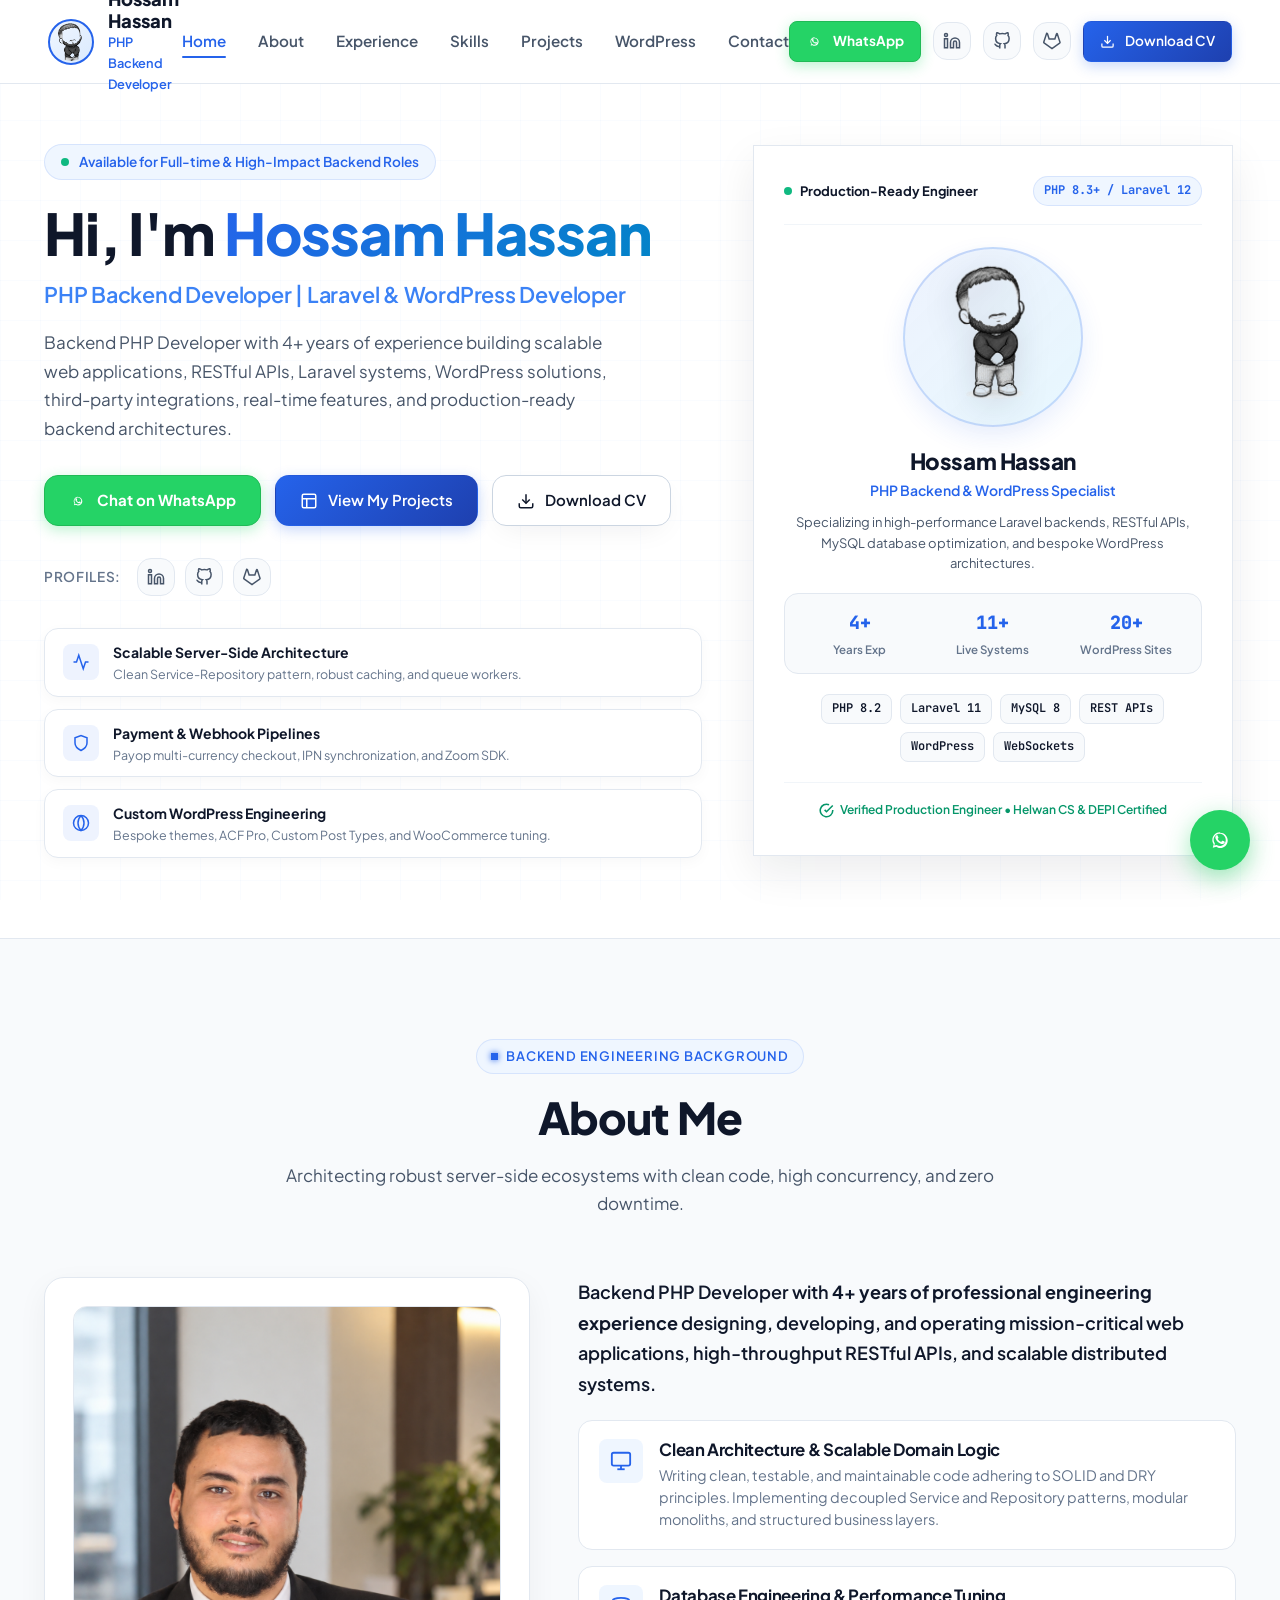
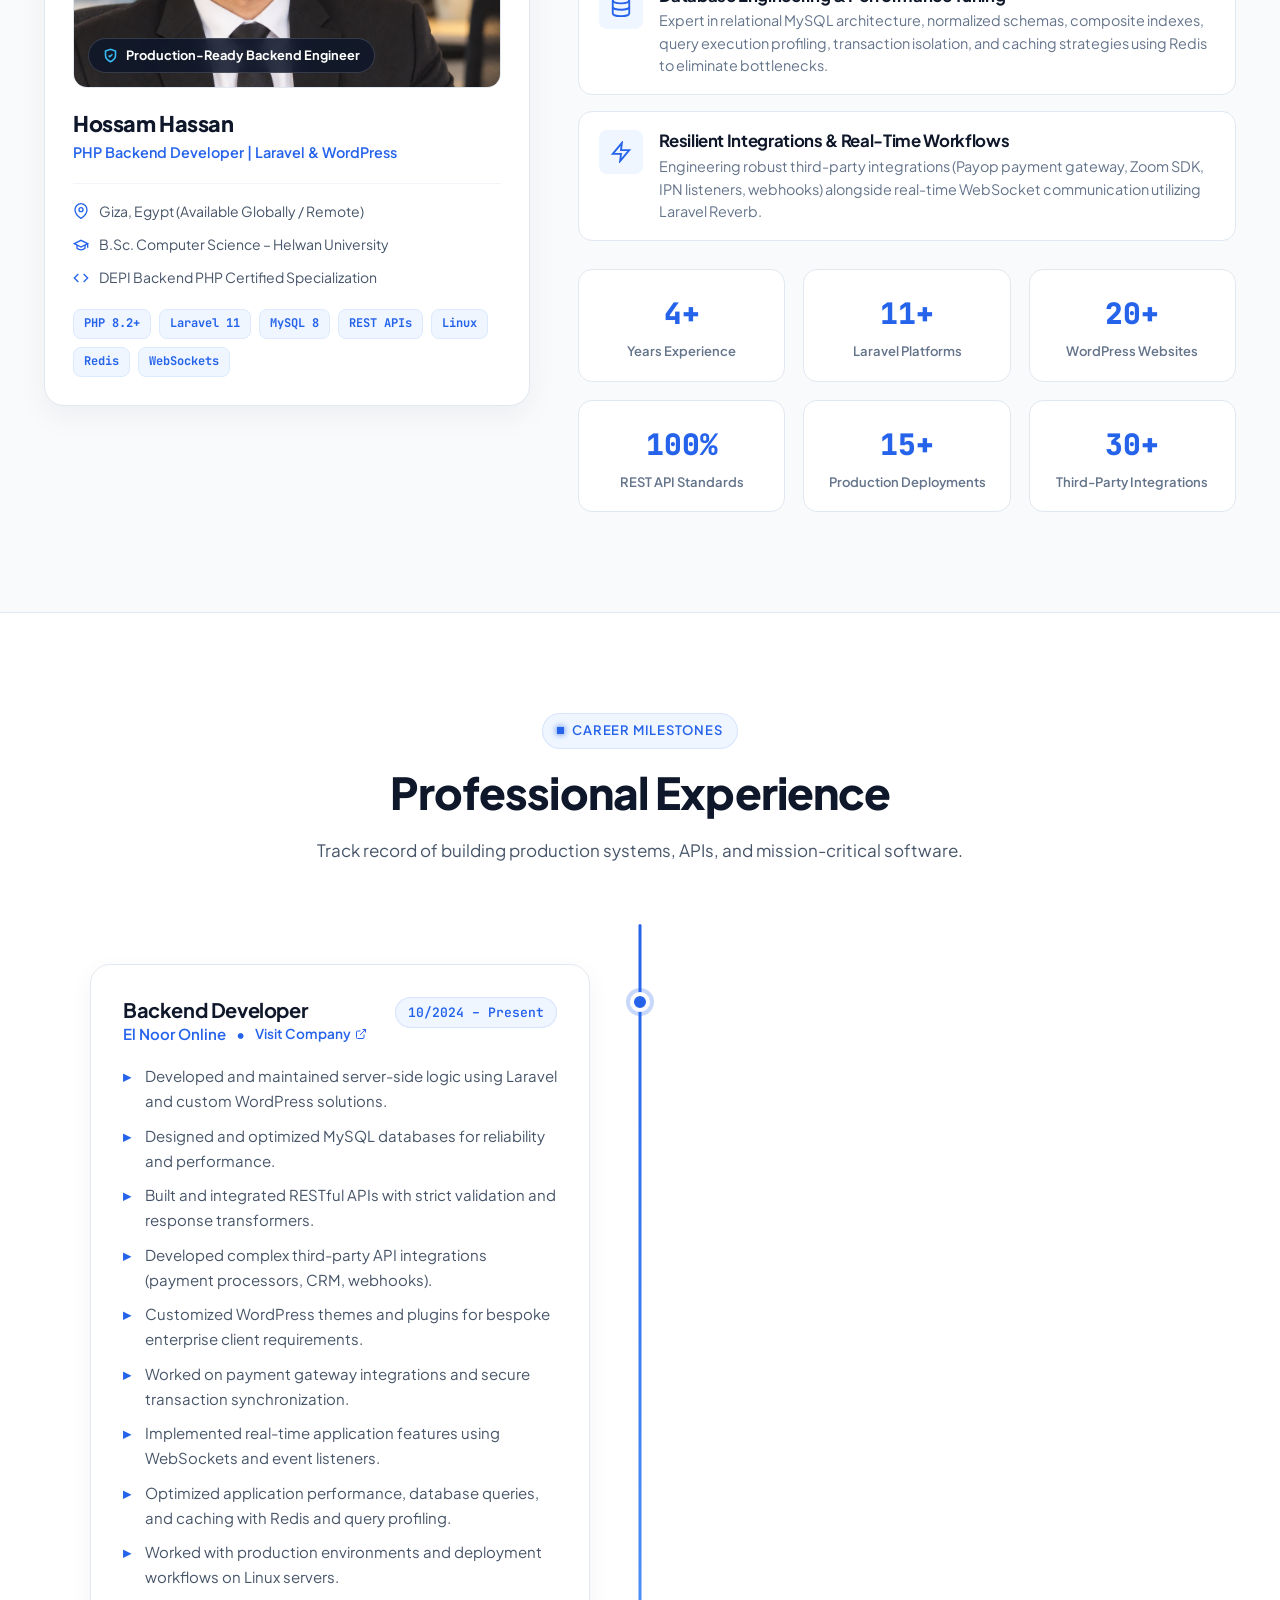
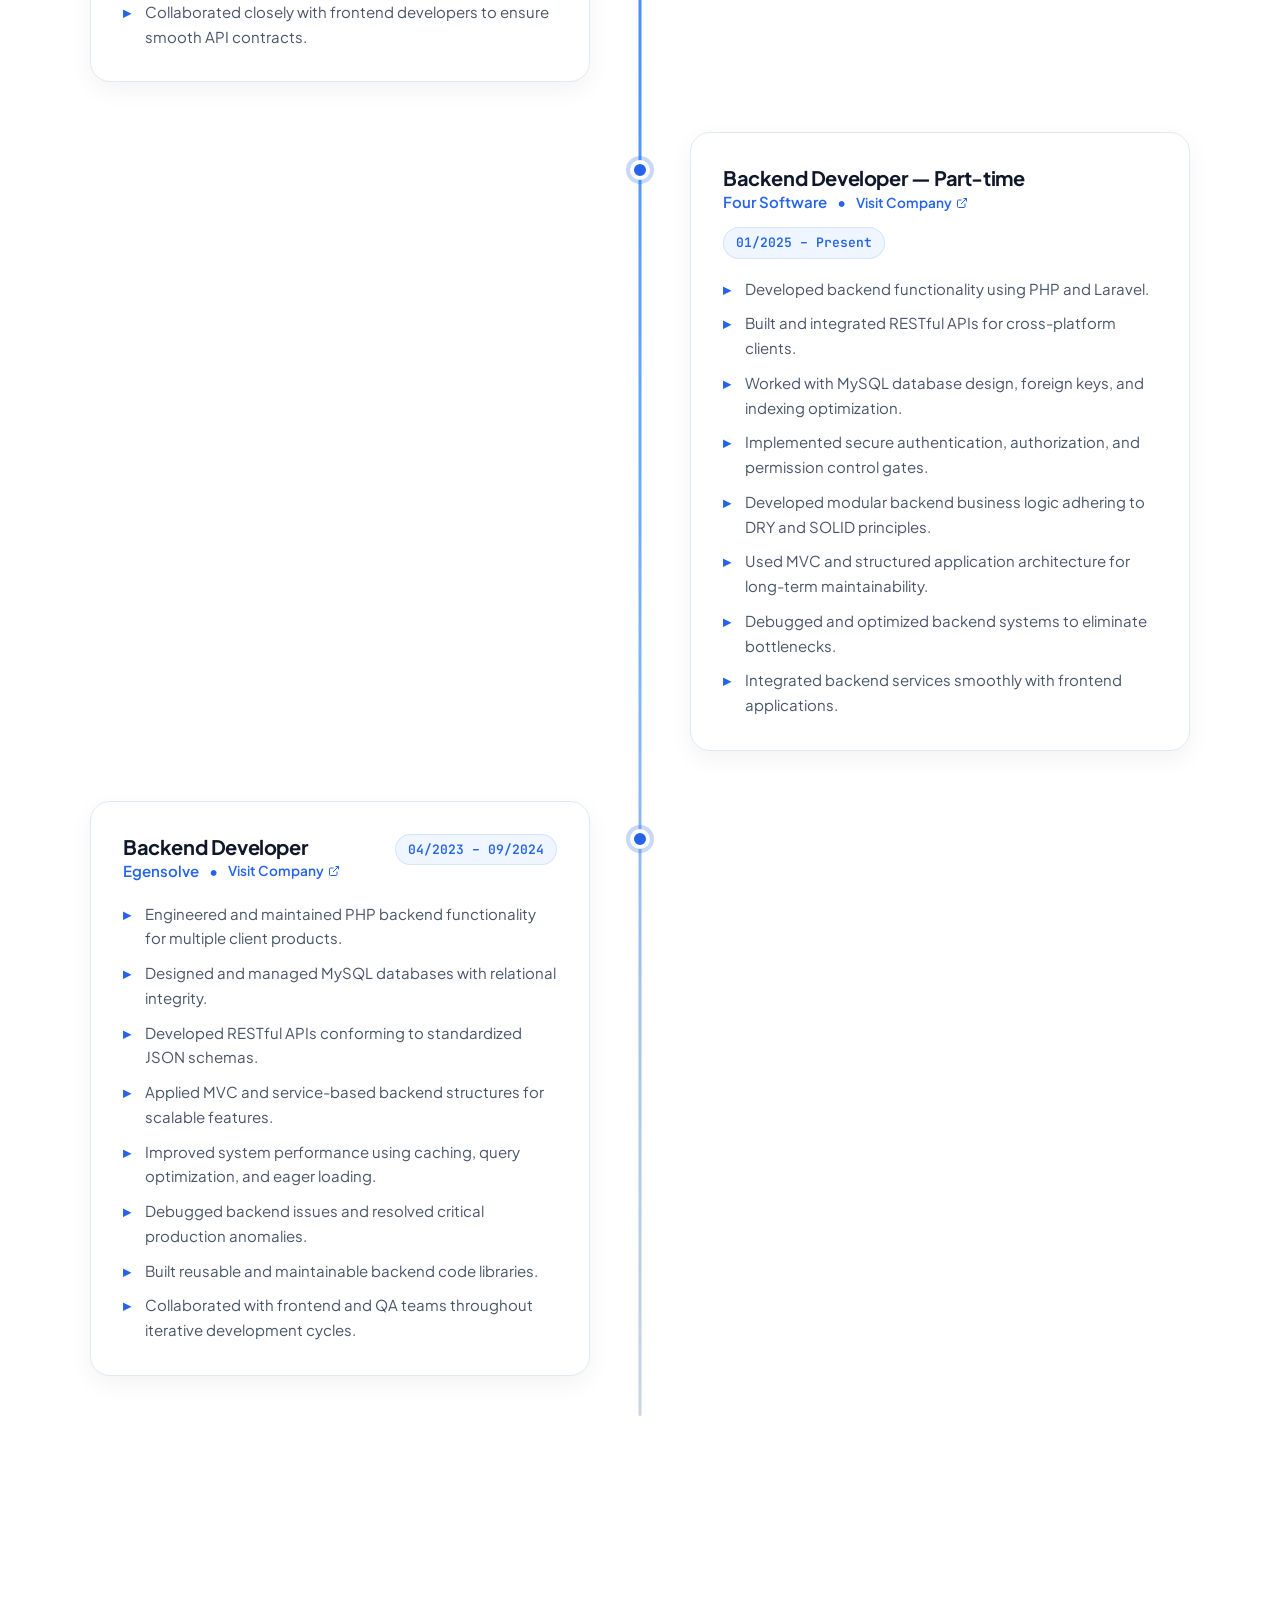
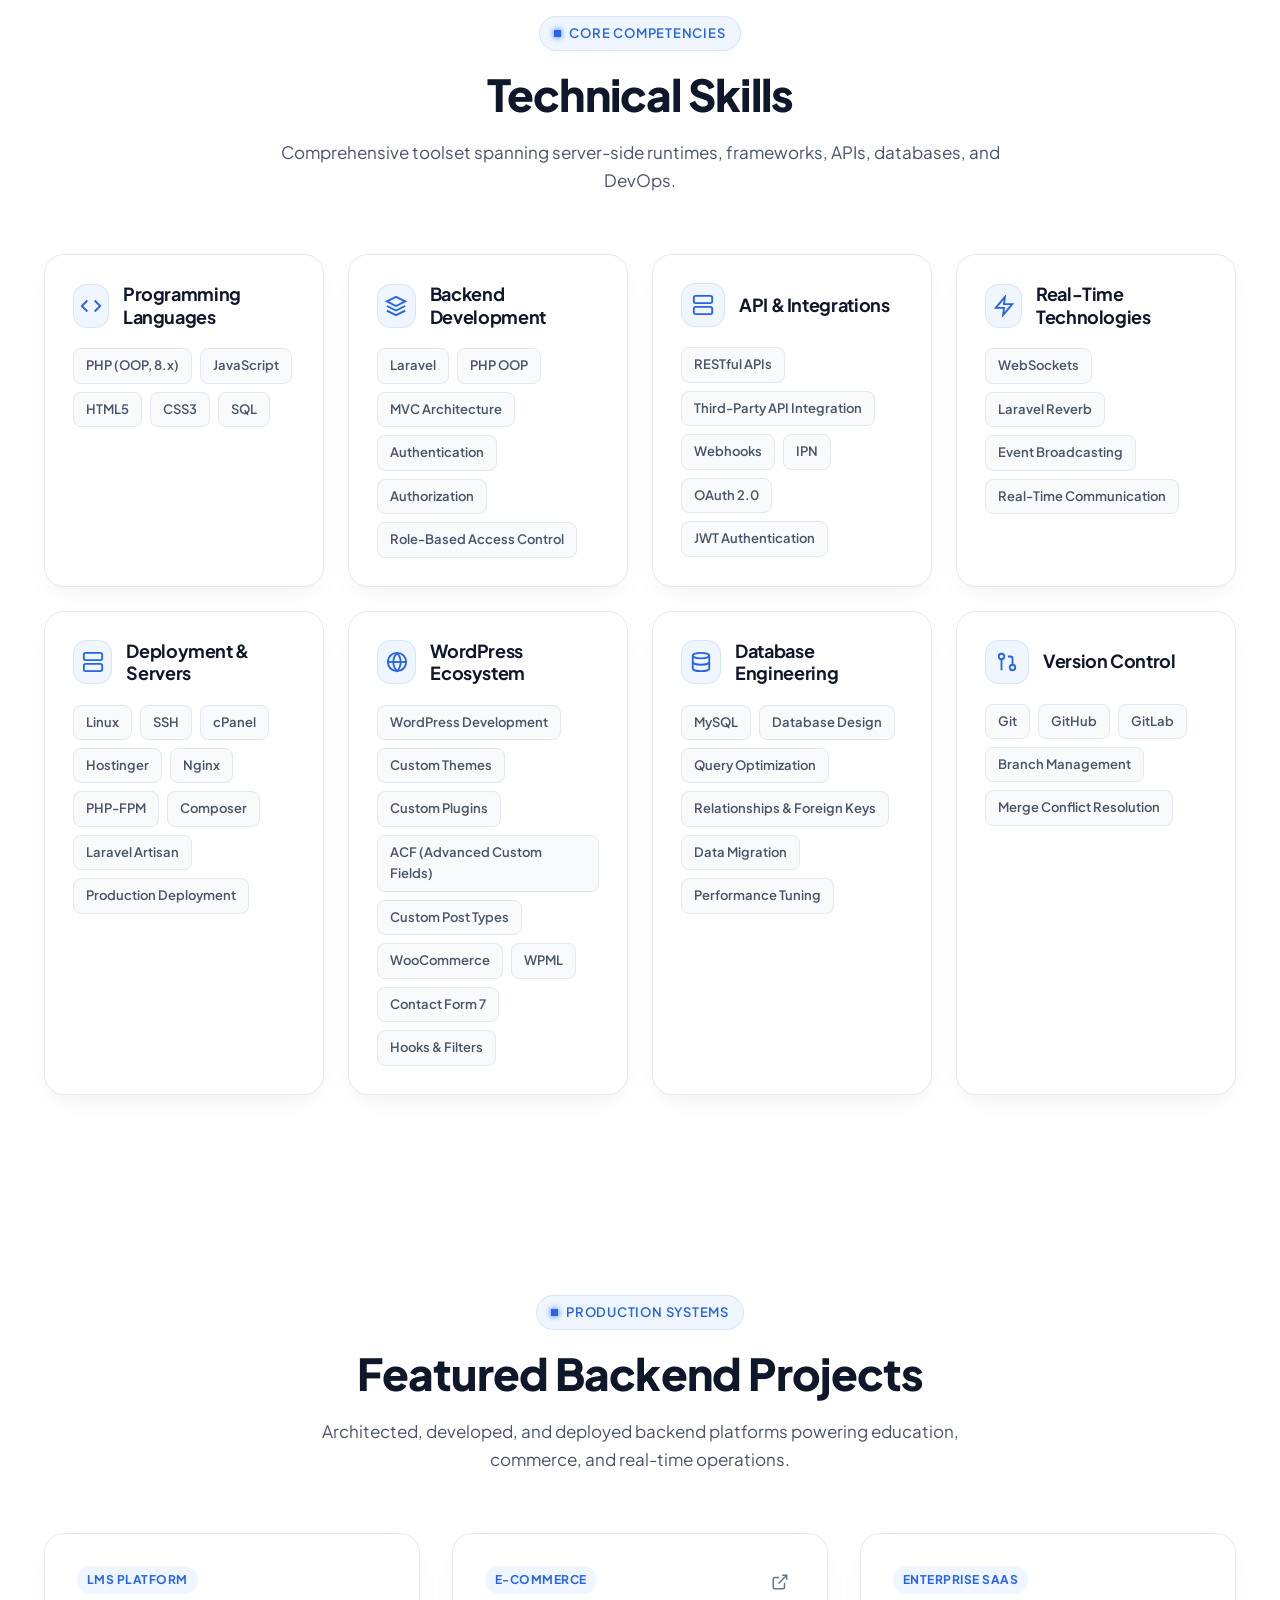
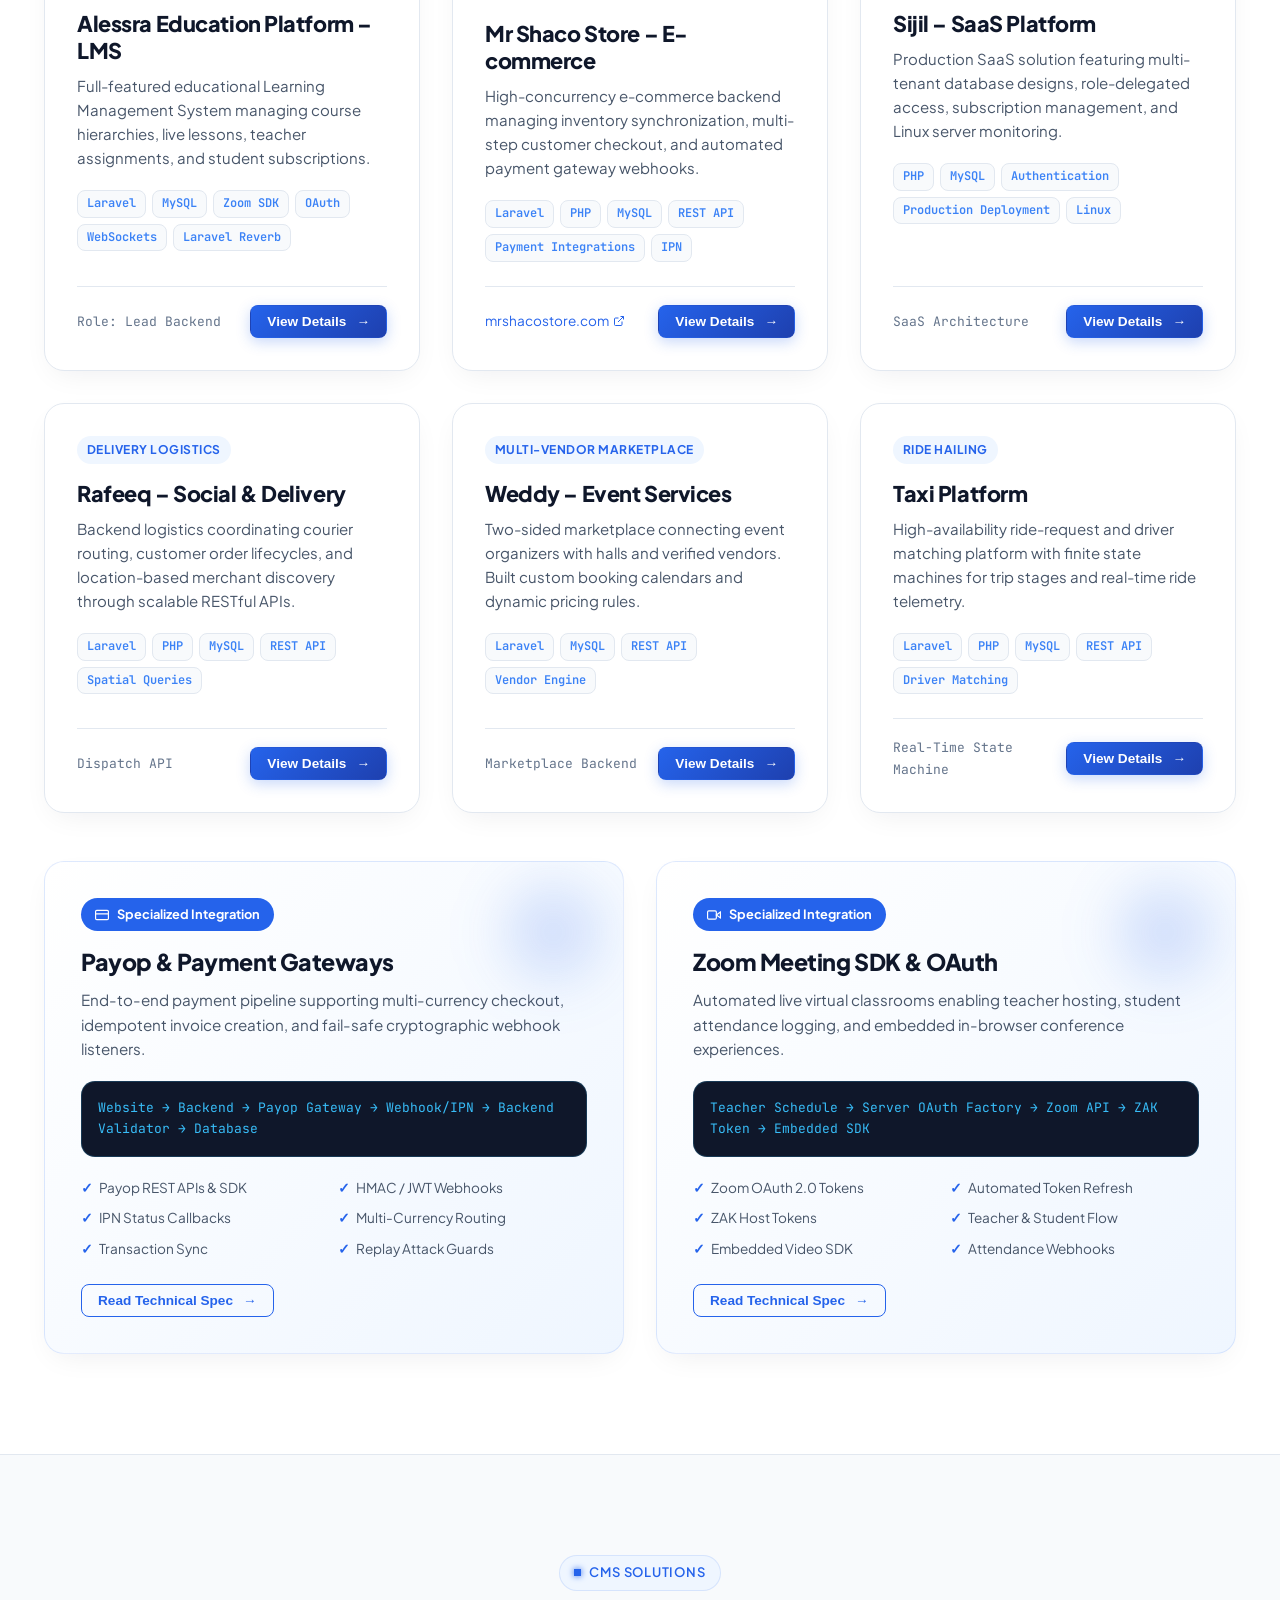
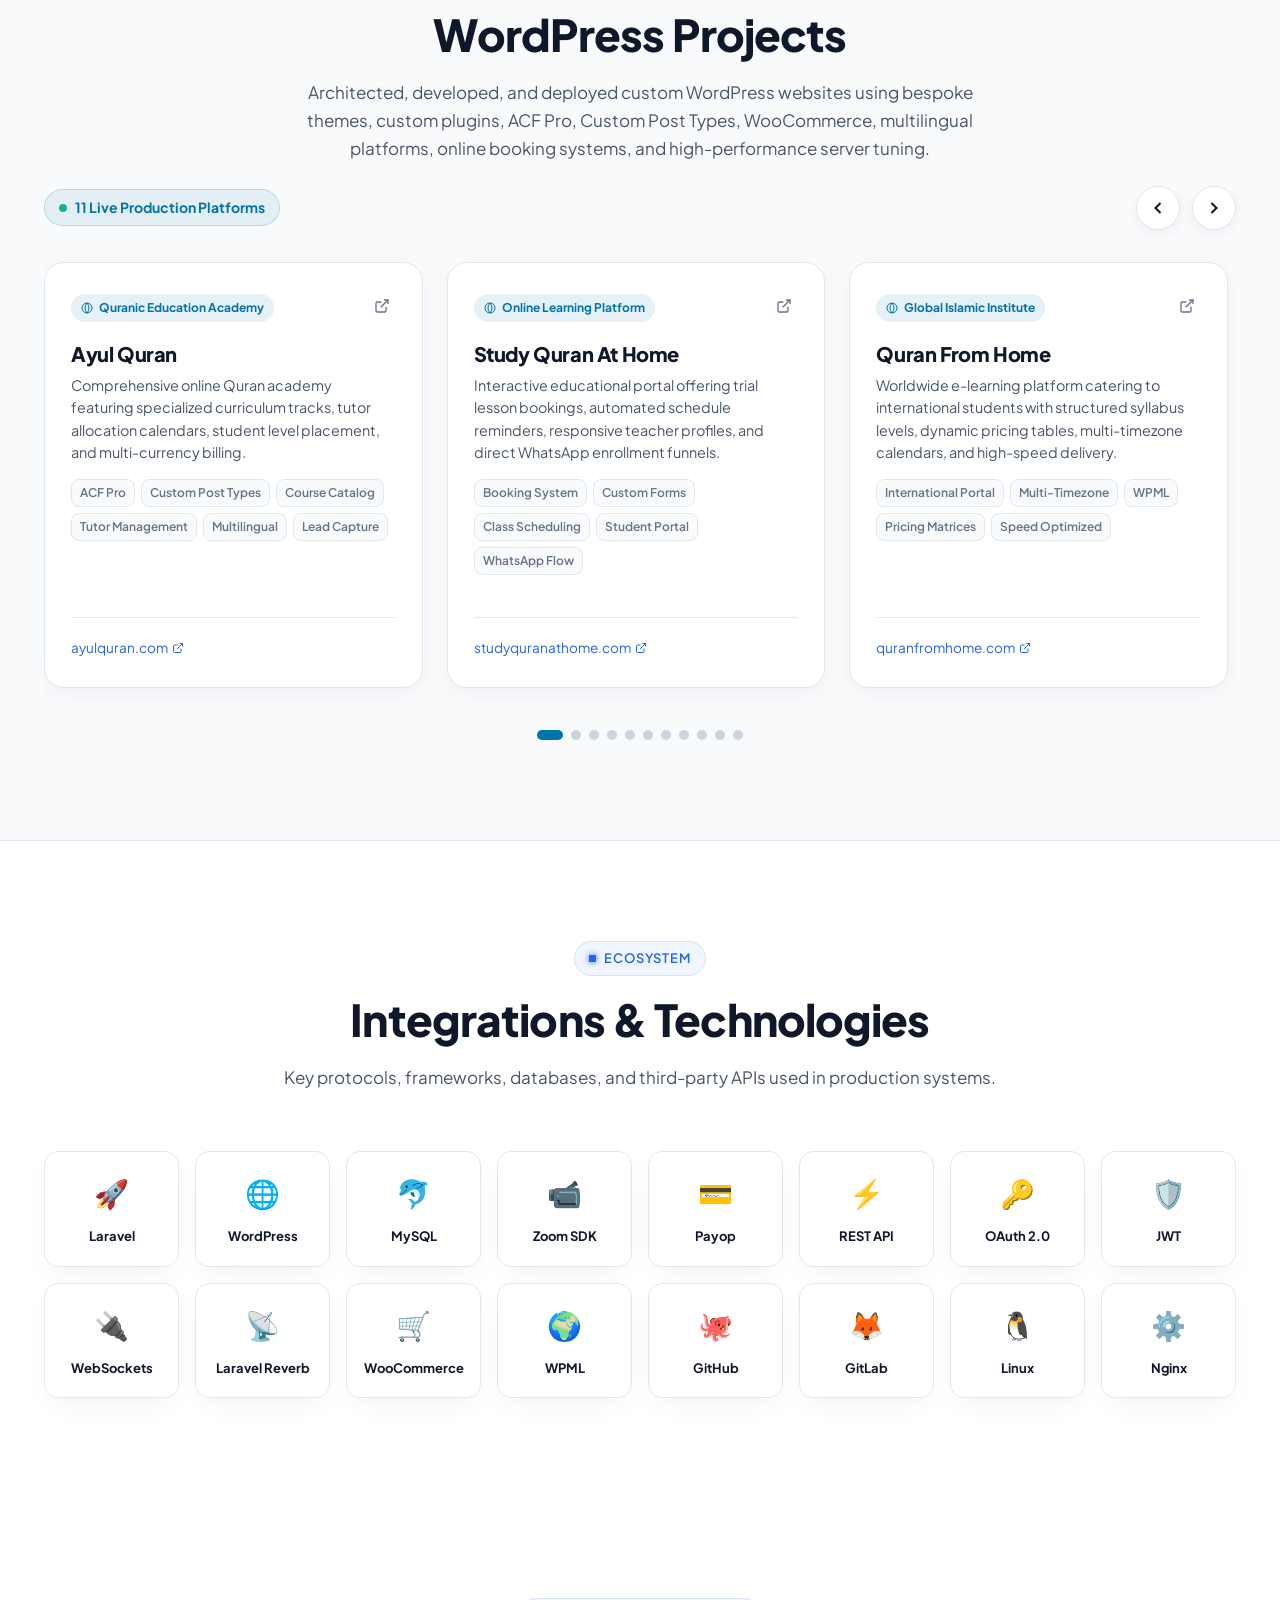
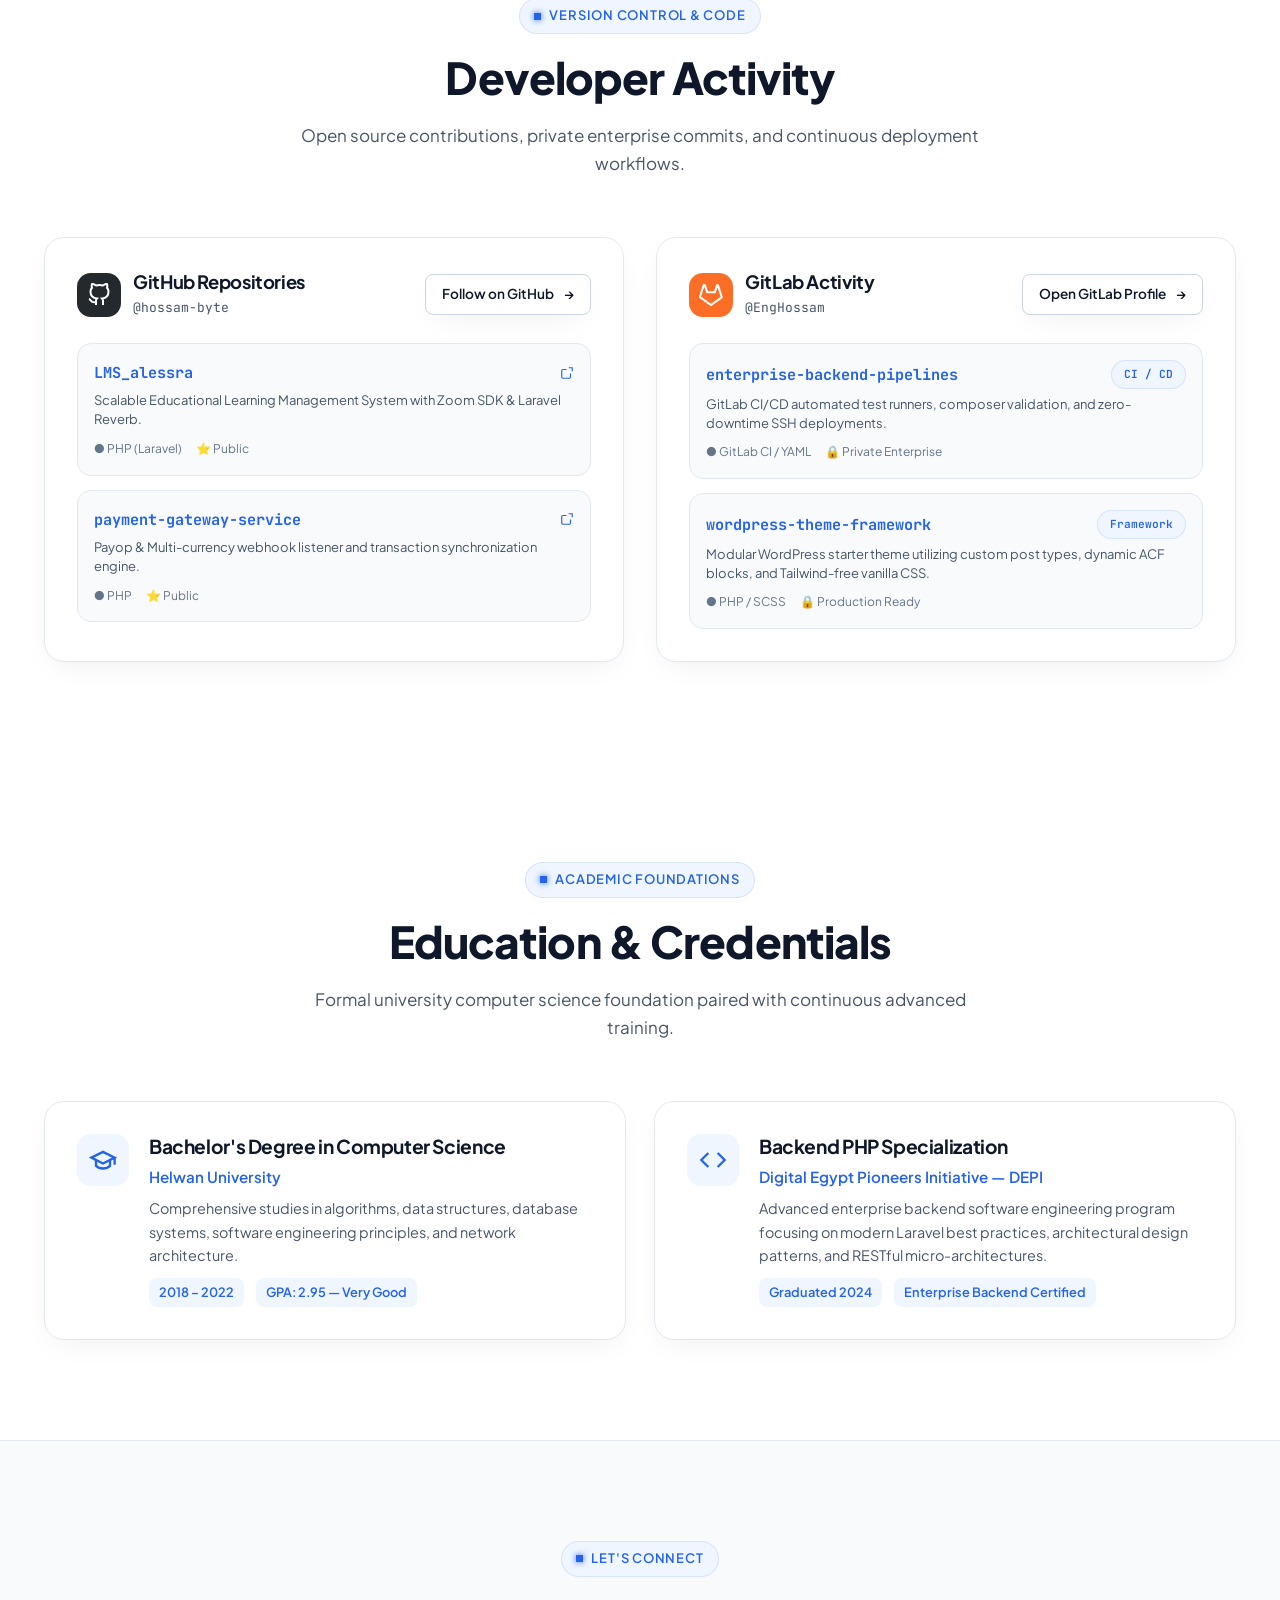
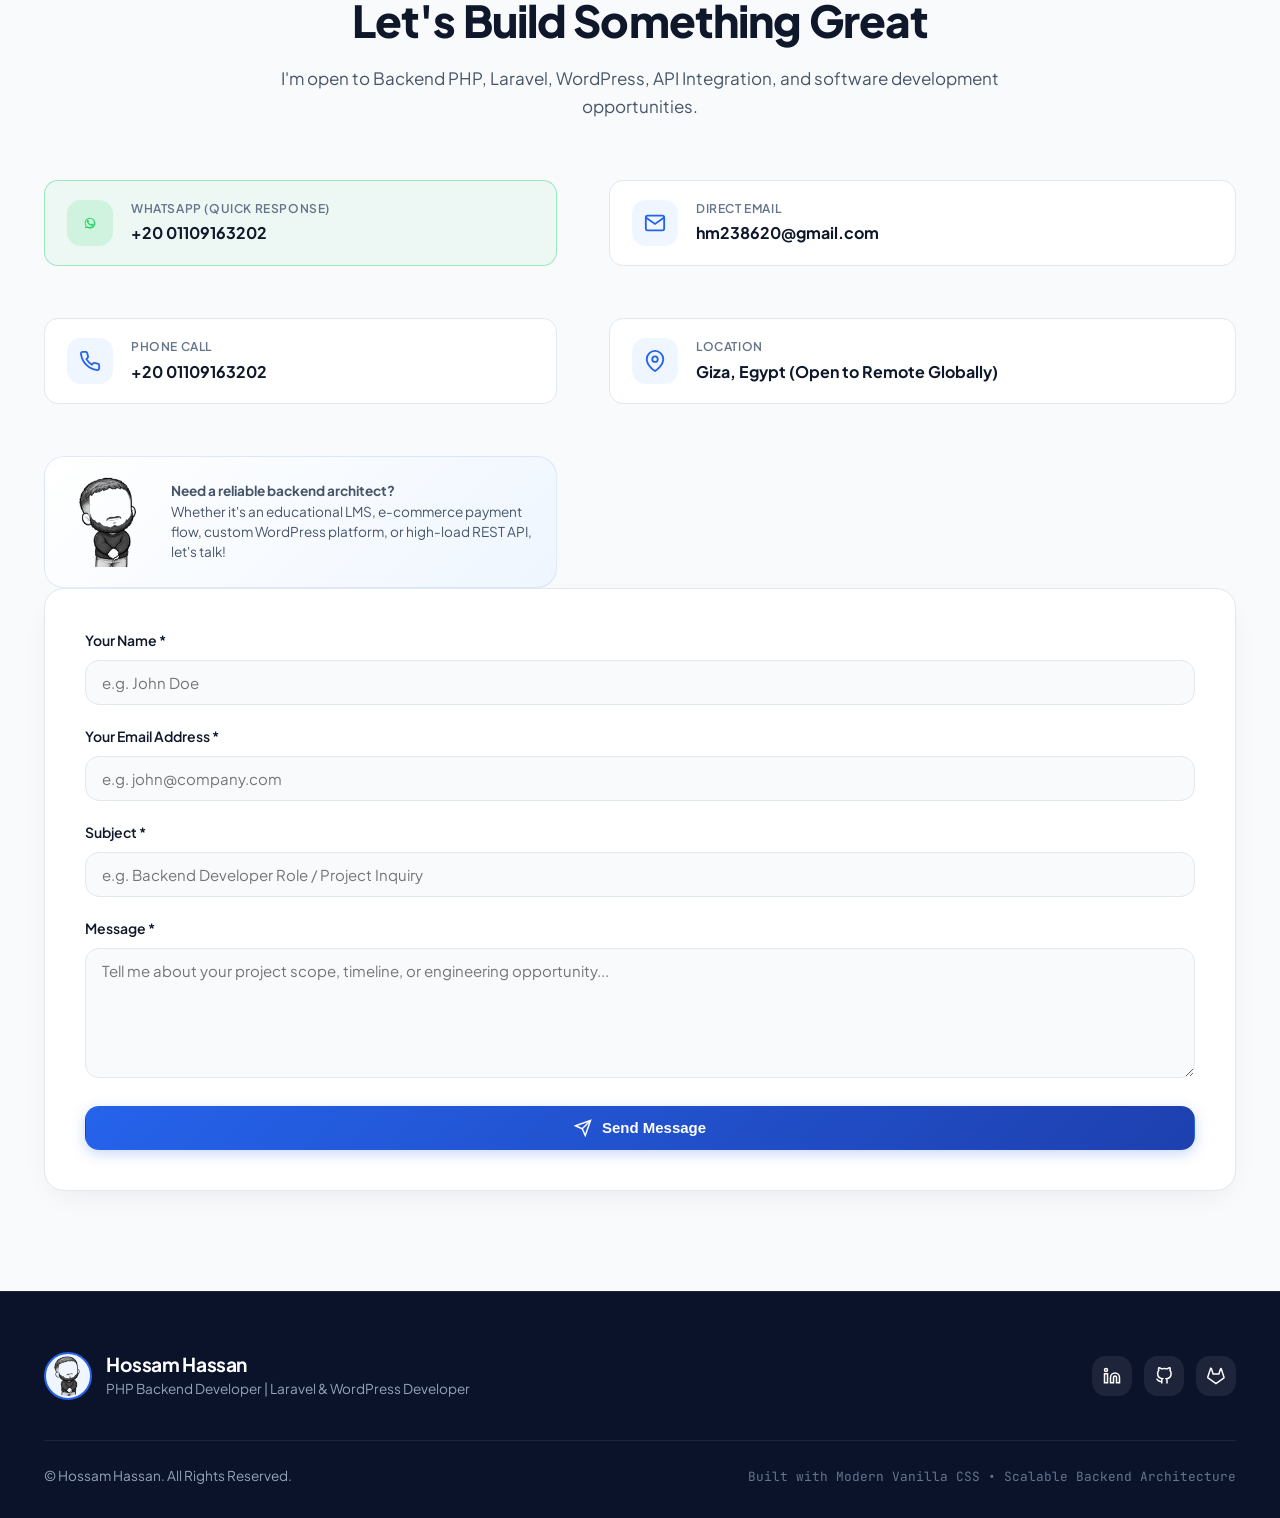
==== commit 970b7af0: "tt" ====
--- a/index.html
+++ b/index.html
@@ -1,28 +1,33 @@
 <!DOCTYPE html>
 <html lang="en" data-theme="light">
+
 <head>
   <meta charset="UTF-8">
   <meta name="viewport" content="width=device-width, initial-scale=1.0">
-  
+
   <!-- Primary SEO Meta Tags -->
   <title>Hossam Hassan | PHP Backend Developer</title>
   <meta name="title" content="Hossam Hassan | PHP Backend Developer">
-  <meta name="description" content="PHP Backend Developer specializing in Laravel, WordPress, REST APIs, MySQL, software architecture, third-party integrations, payment gateways, and scalable web applications.">
-  <meta name="keywords" content="Hossam Hassan, PHP Backend Developer, Laravel Developer, WordPress Developer, MySQL, REST API, Software Architecture, Payment Gateway, Zoom SDK, DEPI">
+  <meta name="description"
+    content="PHP Backend Developer specializing in Laravel, WordPress, REST APIs, MySQL, software architecture, third-party integrations, payment gateways, and scalable web applications.">
+  <meta name="keywords"
+    content="Hossam Hassan, PHP Backend Developer, Laravel Developer, WordPress Developer, MySQL, REST API, Software Architecture, Payment Gateway, Zoom SDK, DEPI">
   <meta name="author" content="Hossam Hassan">
   <meta name="robots" content="index, follow">
 
   <!-- Open Graph / Facebook -->
   <meta property="og:type" content="website">
-  <meta property="og:url" content="https://hossamhassan.dev/">
+  <meta property="og:url" content="https://hossamhassan.com/">
   <meta property="og:title" content="Hossam Hassan | PHP Backend Developer">
-  <meta property="og:description" content="PHP Backend Developer specializing in Laravel, WordPress, REST APIs, MySQL, software architecture, third-party integrations, and scalable applications.">
+  <meta property="og:description"
+    content="PHP Backend Developer specializing in Laravel, WordPress, REST APIs, MySQL, software architecture, third-party integrations, and scalable applications.">
   <meta property="og:image" content="assets/images/Logo-avatar.png">
 
   <!-- Twitter -->
   <meta property="twitter:card" content="summary_large_image">
   <meta property="twitter:title" content="Hossam Hassan | PHP Backend Developer">
-  <meta property="twitter:description" content="PHP Backend Developer specializing in Laravel, WordPress, REST APIs, MySQL, software architecture, third-party integrations, and scalable applications.">
+  <meta property="twitter:description"
+    content="PHP Backend Developer specializing in Laravel, WordPress, REST APIs, MySQL, software architecture, third-party integrations, and scalable applications.">
   <meta property="twitter:image" content="assets/images/Logo-avatar.png">
 
   <!-- Favicon -->
@@ -38,7 +43,7 @@
     "@type": "Person",
     "name": "Hossam Hassan",
     "jobTitle": "PHP Backend Developer",
-    "url": "https://hossamhassan.dev",
+    "url": "https://hossamhassan.com/",
     "sameAs": [
       "https://www.linkedin.com/in/hossam-hassan-290625214",
       "https://github.com/hossam-byte",
@@ -59,6 +64,7 @@
   }
   </script>
 </head>
+
 <body>
 
   <!-- Subtle Technical Grid Background -->
@@ -93,31 +99,58 @@
       <!-- Navbar Actions: WhatsApp, Socials, Download CV -->
       <div class="navbar-actions">
         <!-- Direct WhatsApp Button -->
-        <a href="https://wa.me/201109163202?text=Hello%20Hossam,%20I%20reviewed%20your%20portfolio%20and%20would%20like%20to%20connect." target="_blank" rel="noopener noreferrer" class="btn btn-whatsapp btn-sm" id="nav-whatsapp" title="Chat on WhatsApp">
-          <svg width="17" height="17" viewBox="0 0 24 24" fill="currentColor"><path d="M12.031 6.172c-3.181 0-5.767 2.586-5.768 5.766-.001 1.298.38 2.27 1.019 3.287l-.711 2.598 2.664-.698c.969.586 1.761.947 2.796.947 3.179 0 5.765-2.587 5.765-5.766.001-3.18-2.585-5.767-5.765-5.767zm0 10.355c-.93 0-1.745-.262-2.515-.747l-.18-.114-1.579.414.421-1.541-.12-.191c-.538-.856-.822-1.637-.822-2.408 0-2.502 2.035-4.538 4.537-4.538 2.501 0 4.537 2.036 4.537 4.538 0 2.501-2.036 4.537-4.538 4.537zm3.174-3.398c-.174-.087-1.03-.509-1.189-.567-.159-.059-.275-.088-.391.087-.116.175-.449.567-.55.684-.101.116-.203.131-.377.044-.174-.088-.735-.271-1.4-.864-.517-.461-.866-1.031-.967-1.205-.101-.174-.011-.268.077-.355.079-.078.174-.203.261-.305.087-.101.116-.174.174-.29.058-.116.029-.218-.015-.305-.043-.087-.391-.944-.536-1.292-.141-.339-.284-.293-.391-.299l-.334-.006c-.116 0-.305.044-.464.218-.16.175-.609.595-.609 1.45 0 .856.623 1.683.71 1.799.087.116 1.226 1.872 2.97 2.625.415.179.739.286.992.367.417.133.796.114 1.096.069.335-.05 1.03-.421 1.175-.828.145-.407.145-.755.101-.828-.043-.073-.159-.117-.333-.204z"/></svg>
+        <a href="https://wa.me/201109163202?text=Hello%20Hossam,%20I%20reviewed%20your%20portfolio%20and%20would%20like%20to%20connect."
+          target="_blank" rel="noopener noreferrer" class="btn btn-whatsapp btn-sm" id="nav-whatsapp"
+          title="Chat on WhatsApp">
+          <svg width="17" height="17" viewBox="0 0 24 24" fill="currentColor">
+            <path
+              d="M12.031 6.172c-3.181 0-5.767 2.586-5.768 5.766-.001 1.298.38 2.27 1.019 3.287l-.711 2.598 2.664-.698c.969.586 1.761.947 2.796.947 3.179 0 5.765-2.587 5.765-5.766.001-3.18-2.585-5.767-5.765-5.767zm0 10.355c-.93 0-1.745-.262-2.515-.747l-.18-.114-1.579.414.421-1.541-.12-.191c-.538-.856-.822-1.637-.822-2.408 0-2.502 2.035-4.538 4.537-4.538 2.501 0 4.537 2.036 4.537 4.538 0 2.501-2.036 4.537-4.538 4.537zm3.174-3.398c-.174-.087-1.03-.509-1.189-.567-.159-.059-.275-.088-.391.087-.116.175-.449.567-.55.684-.101.116-.203.131-.377.044-.174-.088-.735-.271-1.4-.864-.517-.461-.866-1.031-.967-1.205-.101-.174-.011-.268.077-.355.079-.078.174-.203.261-.305.087-.101.116-.174.174-.29.058-.116.029-.218-.015-.305-.043-.087-.391-.944-.536-1.292-.141-.339-.284-.293-.391-.299l-.334-.006c-.116 0-.305.044-.464.218-.16.175-.609.595-.609 1.45 0 .856.623 1.683.71 1.799.087.116 1.226 1.872 2.97 2.625.415.179.739.286.992.367.417.133.796.114 1.096.069.335-.05 1.03-.421 1.175-.828.145-.407.145-.755.101-.828-.043-.073-.159-.117-.333-.204z" />
+          </svg>
           <span>WhatsApp</span>
         </a>
 
         <!-- Social Icons -->
-        <a href="https://www.linkedin.com/in/hossam-hassan-290625214" target="_blank" rel="noopener noreferrer" class="social-nav-link" aria-label="LinkedIn Profile" title="LinkedIn">
-          <svg width="18" height="18" viewBox="0 0 24 24" fill="none" stroke="currentColor" stroke-width="2"><path d="M16 8a6 6 0 0 1 6 6v7h-4v-7a2 2 0 0 0-2-2 2 2 0 0 0-2 2v7h-4v-7a6 6 0 0 1 6-6z"/><rect x="2" y="9" width="4" height="12"/><circle cx="4" cy="4" r="2"/></svg>
+        <a href="https://www.linkedin.com/in/hossam-hassan-290625214" target="_blank" rel="noopener noreferrer"
+          class="social-nav-link" aria-label="LinkedIn Profile" title="LinkedIn">
+          <svg width="18" height="18" viewBox="0 0 24 24" fill="none" stroke="currentColor" stroke-width="2">
+            <path d="M16 8a6 6 0 0 1 6 6v7h-4v-7a2 2 0 0 0-2-2 2 2 0 0 0-2 2v7h-4v-7a6 6 0 0 1 6-6z" />
+            <rect x="2" y="9" width="4" height="12" />
+            <circle cx="4" cy="4" r="2" />
+          </svg>
         </a>
-        <a href="https://github.com/hossam-byte" target="_blank" rel="noopener noreferrer" class="social-nav-link" aria-label="GitHub Profile" title="GitHub">
-          <svg width="18" height="18" viewBox="0 0 24 24" fill="none" stroke="currentColor" stroke-width="2"><path d="M9 19c-5 1.5-5-2.5-7-3m14 6v-3.87a3.37 3.37 0 0 0-.94-2.61c3.14-.35 6.44-1.54 6.44-7A5.44 5.44 0 0 0 20 4.77 5.07 5.07 0 0 0 19.91 1S18.73.65 16 2.48a13.38 13.38 0 0 0-7 0C6.27.65 5.09 1 5.09 1A5.07 5.07 0 0 0 5 4.77a5.44 5.44 0 0 0-1.5 3.78c0 5.42 3.3 6.61 6.44 7A3.37 3.37 0 0 0 9 18.13V22"/></svg>
+        <a href="https://github.com/hossam-byte" target="_blank" rel="noopener noreferrer" class="social-nav-link"
+          aria-label="GitHub Profile" title="GitHub">
+          <svg width="18" height="18" viewBox="0 0 24 24" fill="none" stroke="currentColor" stroke-width="2">
+            <path
+              d="M9 19c-5 1.5-5-2.5-7-3m14 6v-3.87a3.37 3.37 0 0 0-.94-2.61c3.14-.35 6.44-1.54 6.44-7A5.44 5.44 0 0 0 20 4.77 5.07 5.07 0 0 0 19.91 1S18.73.65 16 2.48a13.38 13.38 0 0 0-7 0C6.27.65 5.09 1 5.09 1A5.07 5.07 0 0 0 5 4.77a5.44 5.44 0 0 0-1.5 3.78c0 5.42 3.3 6.61 6.44 7A3.37 3.37 0 0 0 9 18.13V22" />
+          </svg>
         </a>
-        <a href="https://gitlab.com/EngHossam" target="_blank" rel="noopener noreferrer" class="social-nav-link" aria-label="GitLab Profile" title="GitLab">
-          <svg width="18" height="18" viewBox="0 0 24 24" fill="none" stroke="currentColor" stroke-width="2"><path d="M22.65 14.39L12 22.13 1.35 14.39a.84.84 0 0 1-.3-.94l1.22-3.78 2.44-7.51A.42.42 0 0 1 5.49 2h.02c.2 0 .38.14.44.33l2.22 6.84h7.66l2.22-6.84a.46.46 0 0 1 .44-.33h.02c.22 0 .4.15.47.36l2.43 7.48 1.23 3.8a.84.84 0 0 1-.3.95z"/></svg>
+        <a href="https://gitlab.com/EngHossam" target="_blank" rel="noopener noreferrer" class="social-nav-link"
+          aria-label="GitLab Profile" title="GitLab">
+          <svg width="18" height="18" viewBox="0 0 24 24" fill="none" stroke="currentColor" stroke-width="2">
+            <path
+              d="M22.65 14.39L12 22.13 1.35 14.39a.84.84 0 0 1-.3-.94l1.22-3.78 2.44-7.51A.42.42 0 0 1 5.49 2h.02c.2 0 .38.14.44.33l2.22 6.84h7.66l2.22-6.84a.46.46 0 0 1 .44-.33h.02c.22 0 .4.15.47.36l2.43 7.48 1.23 3.8a.84.84 0 0 1-.3.95z" />
+          </svg>
         </a>
 
         <!-- Download CV Button -->
-        <a href="assets/docs/Hossam_Hassan_Resume.pdf" download="Hossam_Hassan_Resume.pdf" class="btn btn-primary btn-sm" id="nav-download-cv">
-          <svg width="15" height="15" viewBox="0 0 24 24" fill="none" stroke="currentColor" stroke-width="2"><path d="M21 15v4a2 2 0 0 1-2 2H5a2 2 0 0 1-2-2v-4"/><polyline points="7 10 12 15 17 10"/><line x1="12" y1="15" x2="12" y2="3"/></svg>
+        <a href="assets/docs/Hossam_Hassan_Resume.pdf" download="Hossam_Hassan_Resume.pdf"
+          class="btn btn-primary btn-sm" id="nav-download-cv">
+          <svg width="15" height="15" viewBox="0 0 24 24" fill="none" stroke="currentColor" stroke-width="2">
+            <path d="M21 15v4a2 2 0 0 1-2 2H5a2 2 0 0 1-2-2v-4" />
+            <polyline points="7 10 12 15 17 10" />
+            <line x1="12" y1="15" x2="12" y2="3" />
+          </svg>
           <span>Download CV</span>
         </a>
 
         <!-- Mobile Menu Toggle Button -->
         <button id="mobile-toggle-btn" class="mobile-toggle-btn" aria-label="Open Mobile Menu">
-          <svg width="24" height="24" viewBox="0 0 24 24" fill="none" stroke="currentColor" stroke-width="2"><line x1="3" y1="12" x2="21" y2="12"/><line x1="3" y1="6" x2="21" y2="6"/><line x1="3" y1="18" x2="21" y2="18"/></svg>
+          <svg width="24" height="24" viewBox="0 0 24 24" fill="none" stroke="currentColor" stroke-width="2">
+            <line x1="3" y1="12" x2="21" y2="12" />
+            <line x1="3" y1="6" x2="21" y2="6" />
+            <line x1="3" y1="18" x2="21" y2="18" />
+          </svg>
         </button>
       </div>
     </div>
@@ -133,12 +166,24 @@
     <a href="#wordpress" class="mobile-nav-link">WordPress Projects <span>→</span></a>
     <a href="#contact" class="mobile-nav-link">Contact Me <span>→</span></a>
     <div style="margin-top: 20px; display: flex; flex-direction: column; gap: 10px;">
-      <a href="https://wa.me/201109163202?text=Hello%20Hossam,%20I%20saw%20your%20portfolio." target="_blank" rel="noopener noreferrer" class="btn btn-whatsapp" style="width: 100%;">
+      <a href="https://wa.me/201109163202?text=Hello%20Hossam,%20I%20saw%20your%20portfolio." target="_blank"
+        rel="noopener noreferrer" class="btn btn-whatsapp" style="width: 100%;">
         Chat on WhatsApp
       </a>
       <a href="assets/docs/Hossam_Hassan_Resume.pdf" download class="btn btn-primary" style="width: 100%;">
         Download CV (PDF)
       </a>
+      <div style="display: flex; justify-content: center; gap: 14px; margin-top: 10px;">
+        <a href="https://www.linkedin.com/in/hossam-hassan-290625214" target="_blank" rel="noopener noreferrer" class="social-nav-link" aria-label="LinkedIn Profile" title="LinkedIn">
+          <svg width="18" height="18" viewBox="0 0 24 24" fill="none" stroke="currentColor" stroke-width="2"><path d="M16 8a6 6 0 0 1 6 6v7h-4v-7a2 2 0 0 0-2-2 2 2 0 0 0-2 2v7h-4v-7a6 6 0 0 1 6-6z"/><rect x="2" y="9" width="4" height="12"/><circle cx="4" cy="4" r="2"/></svg>
+        </a>
+        <a href="https://github.com/hossam-byte" target="_blank" rel="noopener noreferrer" class="social-nav-link" aria-label="GitHub Profile" title="GitHub">
+          <svg width="18" height="18" viewBox="0 0 24 24" fill="none" stroke="currentColor" stroke-width="2"><path d="M9 19c-5 1.5-5-2.5-7-3m14 6v-3.87a3.37 3.37 0 0 0-.94-2.61c3.14-.35 6.44-1.54 6.44-7A5.44 5.44 0 0 0 20 4.77 5.07 5.07 0 0 0 19.91 1S18.73.65 16 2.48a13.38 13.38 0 0 0-7 0C6.27.65 5.09 1 5.09 1A5.07 5.07 0 0 0 5 4.77a5.44 5.44 0 0 0-1.5 3.78c0 5.42 3.3 6.61 6.44 7A3.37 3.37 0 0 0 9 18.13V22"/></svg>
+        </a>
+        <a href="https://gitlab.com/EngHossam" target="_blank" rel="noopener noreferrer" class="social-nav-link" aria-label="GitLab Profile" title="GitLab">
+          <svg width="18" height="18" viewBox="0 0 24 24" fill="none" stroke="currentColor" stroke-width="2"><path d="M22.65 14.39L12 22.13 1.35 14.39a.84.84 0 0 1-.3-.94l1.22-3.78 2.44-7.51A.42.42 0 0 1 5.49 2h.02c.2 0 .38.14.44.33l2.22 6.84h7.66l2.22-6.84a.46.46 0 0 1 .44-.33h.02c.22 0 .4.15.47.36l2.43 7.48 1.23 3.8a.84.84 0 0 1-.3.95z"/></svg>
+        </a>
+      </div>
     </div>
   </div>
 
@@ -164,21 +209,36 @@
             PHP Backend Developer | Laravel & WordPress Developer
           </h2>
           <p class="hero-description">
-            Backend PHP Developer with 4+ years of experience building scalable web applications, RESTful APIs, Laravel systems, WordPress solutions, third-party integrations, real-time features, and production-ready backend architectures.
+            Backend PHP Developer with 4+ years of experience building scalable web applications, RESTful APIs, Laravel
+            systems, WordPress solutions, third-party integrations, real-time features, and production-ready backend
+            architectures.
           </p>
 
           <!-- CTAs -->
           <div class="hero-cta-group">
-            <a href="https://wa.me/201109163202?text=Hello%20Hossam,%20I%20viewed%20your%20portfolio%20and%20would%20like%20to%20chat." target="_blank" rel="noopener noreferrer" class="btn btn-whatsapp" id="hero-whatsapp-cta">
-              <svg width="18" height="18" viewBox="0 0 24 24" fill="currentColor"><path d="M12.031 6.172c-3.181 0-5.767 2.586-5.768 5.766-.001 1.298.38 2.27 1.019 3.287l-.711 2.598 2.664-.698c.969.586 1.761.947 2.796.947 3.179 0 5.765-2.587 5.765-5.766.001-3.18-2.585-5.767-5.765-5.767zm0 10.355c-.93 0-1.745-.262-2.515-.747l-.18-.114-1.579.414.421-1.541-.12-.191c-.538-.856-.822-1.637-.822-2.408 0-2.502 2.035-4.538 4.537-4.538 2.501 0 4.537 2.036 4.537 4.538 0 2.501-2.036 4.537-4.538 4.537zm3.174-3.398c-.174-.087-1.03-.509-1.189-.567-.159-.059-.275-.088-.391.087-.116.175-.449.567-.55.684-.101.116-.203.131-.377.044-.174-.088-.735-.271-1.4-.864-.517-.461-.866-1.031-.967-1.205-.101-.174-.011-.268.077-.355.079-.078.174-.203.261-.305.087-.101.116-.174.174-.29.058-.116.029-.218-.015-.305-.043-.087-.391-.944-.536-1.292-.141-.339-.284-.293-.391-.299l-.334-.006c-.116 0-.305.044-.464.218-.16.175-.609.595-.609 1.45 0 .856.623 1.683.71 1.799.087.116 1.226 1.872 2.97 2.625.415.179.739.286.992.367.417.133.796.114 1.096.069.335-.05 1.03-.421 1.175-.828.145-.407.145-.755.101-.828-.043-.073-.159-.117-.333-.204z"/></svg>
+            <a href="https://wa.me/201109163202?text=Hello%20Hossam,%20I%20viewed%20your%20portfolio%20and%20would%20like%20to%20chat."
+              target="_blank" rel="noopener noreferrer" class="btn btn-whatsapp" id="hero-whatsapp-cta">
+              <svg width="18" height="18" viewBox="0 0 24 24" fill="currentColor">
+                <path
+                  d="M12.031 6.172c-3.181 0-5.767 2.586-5.768 5.766-.001 1.298.38 2.27 1.019 3.287l-.711 2.598 2.664-.698c.969.586 1.761.947 2.796.947 3.179 0 5.765-2.587 5.765-5.766.001-3.18-2.585-5.767-5.765-5.767zm0 10.355c-.93 0-1.745-.262-2.515-.747l-.18-.114-1.579.414.421-1.541-.12-.191c-.538-.856-.822-1.637-.822-2.408 0-2.502 2.035-4.538 4.537-4.538 2.501 0 4.537 2.036 4.537 4.538 0 2.501-2.036 4.537-4.538 4.537zm3.174-3.398c-.174-.087-1.03-.509-1.189-.567-.159-.059-.275-.088-.391.087-.116.175-.449.567-.55.684-.101.116-.203.131-.377.044-.174-.088-.735-.271-1.4-.864-.517-.461-.866-1.031-.967-1.205-.101-.174-.011-.268.077-.355.079-.078.174-.203.261-.305.087-.101.116-.174.174-.29.058-.116.029-.218-.015-.305-.043-.087-.391-.944-.536-1.292-.141-.339-.284-.293-.391-.299l-.334-.006c-.116 0-.305.044-.464.218-.16.175-.609.595-.609 1.45 0 .856.623 1.683.71 1.799.087.116 1.226 1.872 2.97 2.625.415.179.739.286.992.367.417.133.796.114 1.096.069.335-.05 1.03-.421 1.175-.828.145-.407.145-.755.101-.828-.043-.073-.159-.117-.333-.204z" />
+              </svg>
               <span>Chat on WhatsApp</span>
             </a>
             <a href="#projects" class="btn btn-primary">
-              <svg width="18" height="18" viewBox="0 0 24 24" fill="none" stroke="currentColor" stroke-width="2"><rect x="3" y="3" width="18" height="18" rx="2"/><line x1="3" y1="9" x2="21" y2="9"/><line x1="9" y1="21" x2="9" y2="9"/></svg>
+              <svg width="18" height="18" viewBox="0 0 24 24" fill="none" stroke="currentColor" stroke-width="2">
+                <rect x="3" y="3" width="18" height="18" rx="2" />
+                <line x1="3" y1="9" x2="21" y2="9" />
+                <line x1="9" y1="21" x2="9" y2="9" />
+              </svg>
               View My Projects
             </a>
-            <a href="assets/docs/Hossam_Hassan_Resume.pdf" download="Hossam_Hassan_Resume.pdf" class="btn btn-secondary">
-              <svg width="18" height="18" viewBox="0 0 24 24" fill="none" stroke="currentColor" stroke-width="2"><path d="M21 15v4a2 2 0 0 1-2 2H5a2 2 0 0 1-2-2v-4"/><polyline points="7 10 12 15 17 10"/><line x1="12" y1="15" x2="12" y2="3"/></svg>
+            <a href="assets/docs/Hossam_Hassan_Resume.pdf" download="Hossam_Hassan_Resume.pdf"
+              class="btn btn-secondary">
+              <svg width="18" height="18" viewBox="0 0 24 24" fill="none" stroke="currentColor" stroke-width="2">
+                <path d="M21 15v4a2 2 0 0 1-2 2H5a2 2 0 0 1-2-2v-4" />
+                <polyline points="7 10 12 15 17 10" />
+                <line x1="12" y1="15" x2="12" y2="3" />
+              </svg>
               Download CV
             </a>
           </div>
@@ -187,14 +247,27 @@
           <div class="hero-social-group">
             <span class="hero-social-label">Profiles:</span>
             <div class="hero-social-links">
-              <a href="https://www.linkedin.com/in/hossam-hassan-290625214" target="_blank" rel="noopener noreferrer" class="social-nav-link" title="LinkedIn">
-                <svg width="18" height="18" viewBox="0 0 24 24" fill="none" stroke="currentColor" stroke-width="2"><path d="M16 8a6 6 0 0 1 6 6v7h-4v-7a2 2 0 0 0-2-2 2 2 0 0 0-2 2v7h-4v-7a6 6 0 0 1 6-6z"/><rect x="2" y="9" width="4" height="12"/><circle cx="4" cy="4" r="2"/></svg>
-              </a>
-              <a href="https://github.com/hossam-byte" target="_blank" rel="noopener noreferrer" class="social-nav-link" title="GitHub">
-                <svg width="18" height="18" viewBox="0 0 24 24" fill="none" stroke="currentColor" stroke-width="2"><path d="M9 19c-5 1.5-5-2.5-7-3m14 6v-3.87a3.37 3.37 0 0 0-.94-2.61c3.14-.35 6.44-1.54 6.44-7A5.44 5.44 0 0 0 20 4.77 5.07 5.07 0 0 0 19.91 1S18.73.65 16 2.48a13.38 13.38 0 0 0-7 0C6.27.65 5.09 1 5.09 1A5.07 5.07 0 0 0 5 4.77a5.44 5.44 0 0 0-1.5 3.78c0 5.42 3.3 6.61 6.44 7A3.37 3.37 0 0 0 9 18.13V22"/></svg>
-              </a>
-              <a href="https://gitlab.com/EngHossam" target="_blank" rel="noopener noreferrer" class="social-nav-link" title="GitLab">
-                <svg width="18" height="18" viewBox="0 0 24 24" fill="none" stroke="currentColor" stroke-width="2"><path d="M22.65 14.39L12 22.13 1.35 14.39a.84.84 0 0 1-.3-.94l1.22-3.78 2.44-7.51A.42.42 0 0 1 5.49 2h.02c.2 0 .38.14.44.33l2.22 6.84h7.66l2.22-6.84a.46.46 0 0 1 .44-.33h.02c.22 0 .4.15.47.36l2.43 7.48 1.23 3.8a.84.84 0 0 1-.3.95z"/></svg>
+              <a href="https://www.linkedin.com/in/hossam-hassan-290625214" target="_blank" rel="noopener noreferrer"
+                class="social-nav-link" title="LinkedIn">
+                <svg width="18" height="18" viewBox="0 0 24 24" fill="none" stroke="currentColor" stroke-width="2">
+                  <path d="M16 8a6 6 0 0 1 6 6v7h-4v-7a2 2 0 0 0-2-2 2 2 0 0 0-2 2v7h-4v-7a6 6 0 0 1 6-6z" />
+                  <rect x="2" y="9" width="4" height="12" />
+                  <circle cx="4" cy="4" r="2" />
+                </svg>
+              </a>
+              <a href="https://github.com/hossam-byte" target="_blank" rel="noopener noreferrer" class="social-nav-link"
+                title="GitHub">
+                <svg width="18" height="18" viewBox="0 0 24 24" fill="none" stroke="currentColor" stroke-width="2">
+                  <path
+                    d="M9 19c-5 1.5-5-2.5-7-3m14 6v-3.87a3.37 3.37 0 0 0-.94-2.61c3.14-.35 6.44-1.54 6.44-7A5.44 5.44 0 0 0 20 4.77 5.07 5.07 0 0 0 19.91 1S18.73.65 16 2.48a13.38 13.38 0 0 0-7 0C6.27.65 5.09 1 5.09 1A5.07 5.07 0 0 0 5 4.77a5.44 5.44 0 0 0-1.5 3.78c0 5.42 3.3 6.61 6.44 7A3.37 3.37 0 0 0 9 18.13V22" />
+                </svg>
+              </a>
+              <a href="https://gitlab.com/EngHossam" target="_blank" rel="noopener noreferrer" class="social-nav-link"
+                title="GitLab">
+                <svg width="18" height="18" viewBox="0 0 24 24" fill="none" stroke="currentColor" stroke-width="2">
+                  <path
+                    d="M22.65 14.39L12 22.13 1.35 14.39a.84.84 0 0 1-.3-.94l1.22-3.78 2.44-7.51A.42.42 0 0 1 5.49 2h.02c.2 0 .38.14.44.33l2.22 6.84h7.66l2.22-6.84a.46.46 0 0 1 .44-.33h.02c.22 0 .4.15.47.36l2.43 7.48 1.23 3.8a.84.84 0 0 1-.3.95z" />
+                </svg>
               </a>
             </div>
           </div>
@@ -203,7 +276,9 @@
           <div class="hero-highlights-box">
             <div class="hero-highlight-item">
               <div class="highlight-icon">
-                <svg width="18" height="18" viewBox="0 0 24 24" fill="none" stroke="currentColor" stroke-width="2"><polyline points="22 12 18 12 15 21 9 3 6 12 2 12"/></svg>
+                <svg width="18" height="18" viewBox="0 0 24 24" fill="none" stroke="currentColor" stroke-width="2">
+                  <polyline points="22 12 18 12 15 21 9 3 6 12 2 12" />
+                </svg>
               </div>
               <div>
                 <strong>Scalable Server-Side Architecture</strong>
@@ -213,7 +288,9 @@
 
             <div class="hero-highlight-item">
               <div class="highlight-icon">
-                <svg width="18" height="18" viewBox="0 0 24 24" fill="none" stroke="currentColor" stroke-width="2"><path d="M12 22s8-4 8-10V5l-8-3-8 3v7c0 6 8 10 8 10z"/></svg>
+                <svg width="18" height="18" viewBox="0 0 24 24" fill="none" stroke="currentColor" stroke-width="2">
+                  <path d="M12 22s8-4 8-10V5l-8-3-8 3v7c0 6 8 10 8 10z" />
+                </svg>
               </div>
               <div>
                 <strong>Payment & Webhook Pipelines</strong>
@@ -223,7 +300,10 @@
 
             <div class="hero-highlight-item">
               <div class="highlight-icon">
-                <svg width="18" height="18" viewBox="0 0 24 24" fill="none" stroke="currentColor" stroke-width="2"><circle cx="12" cy="12" r="10"/><path d="M12 2a14.5 14.5 0 0 0 0 20 14.5 14.5 0 0 0 0-20"/></svg>
+                <svg width="18" height="18" viewBox="0 0 24 24" fill="none" stroke="currentColor" stroke-width="2">
+                  <circle cx="12" cy="12" r="10" />
+                  <path d="M12 2a14.5 14.5 0 0 0 0 20 14.5 14.5 0 0 0 0-20" />
+                </svg>
               </div>
               <div>
                 <strong>Custom WordPress Engineering</strong>
@@ -241,12 +321,13 @@
                 <span class="pulse-dot"></span>
                 <span>Production-Ready Engineer</span>
               </div>
-              <span class="dev-card-badge">PHP 8.2+ / Laravel 11</span>
+              <span class="dev-card-badge">PHP 8.3+ / Laravel 12</span>
             </div>
 
             <div class="dev-card-avatar-zone">
               <div class="dev-card-avatar-frame">
-                <img src="assets/images/Logo.png" alt="Hossam Hassan" class="dev-card-logo-img" width="160" height="160">
+                <img src="assets/images/Logo.png" alt="Hossam Hassan" class="dev-card-logo-img" width="160"
+                  height="160">
               </div>
             </div>
 
@@ -254,7 +335,8 @@
               <h3 class="dev-card-name">Hossam Hassan</h3>
               <p class="dev-card-role">PHP Backend & WordPress Specialist</p>
               <p class="dev-card-summary">
-                Specializing in high-performance Laravel backends, RESTful APIs, MySQL database optimization, and bespoke WordPress architectures.
+                Specializing in high-performance Laravel backends, RESTful APIs, MySQL database optimization, and
+                bespoke WordPress architectures.
               </p>
             </div>
 
@@ -284,7 +366,10 @@
 
             <div class="dev-card-footer">
               <div class="dev-card-verified">
-                <svg width="15" height="15" viewBox="0 0 24 24" fill="none" stroke="currentColor" stroke-width="2.5"><path d="M22 11.08V12a10 10 0 1 1-5.93-9.14"/><polyline points="22 4 12 14.01 9 11.01"/></svg>
+                <svg width="15" height="15" viewBox="0 0 24 24" fill="none" stroke="currentColor" stroke-width="2.5">
+                  <path d="M22 11.08V12a10 10 0 1 1-5.93-9.14" />
+                  <polyline points="22 4 12 14.01 9 11.01" />
+                </svg>
                 <span>Verified Production Engineer • Helwan CS & DEPI Certified</span>
               </div>
             </div>
@@ -302,16 +387,21 @@
       <div class="section-header">
         <span class="section-tag"><span class="pixel-dot"></span> Backend Engineering Background</span>
         <h2 class="section-title">About Me</h2>
-        <p class="section-desc">Architecting robust server-side ecosystems with clean code, high concurrency, and zero downtime.</p>
+        <p class="section-desc">Architecting robust server-side ecosystems with clean code, high concurrency, and zero
+          downtime.</p>
       </div>
 
       <div class="about-grid">
         <!-- Professional Developer Identity Card (Left) -->
         <div class="about-profile-card">
           <div class="about-portrait-wrapper">
-            <img src="assets/images/hossam-portrait.png" alt="Hossam Hassan - Backend Developer" class="about-portrait-img">
+            <img src="assets/images/hossam-portrait.png" alt="Hossam Hassan - Backend Developer"
+              class="about-portrait-img">
             <div class="about-verified-badge">
-              <svg width="15" height="15" viewBox="0 0 24 24" fill="none" stroke="currentColor" stroke-width="2.5"><path d="M12 22s8-4 8-10V5l-8-3-8 3v7c0 6 8 10 8 10z"/><polyline points="9 12 11 14 15 10"/></svg>
+              <svg width="15" height="15" viewBox="0 0 24 24" fill="none" stroke="currentColor" stroke-width="2.5">
+                <path d="M12 22s8-4 8-10V5l-8-3-8 3v7c0 6 8 10 8 10z" />
+                <polyline points="9 12 11 14 15 10" />
+              </svg>
               <span>Production-Ready Backend Engineer</span>
             </div>
           </div>
@@ -323,15 +413,27 @@
 
           <div class="about-meta-list">
             <div class="about-meta-item">
-              <span class="about-meta-icon"><svg width="16" height="16" viewBox="0 0 24 24" fill="none" stroke="currentColor" stroke-width="2"><path d="M21 10c0 7-9 13-9 13s-9-6-9-13a9 9 0 0 1 18 0z"/><circle cx="12" cy="10" r="3"/></svg></span>
+              <span class="about-meta-icon"><svg width="16" height="16" viewBox="0 0 24 24" fill="none"
+                  stroke="currentColor" stroke-width="2">
+                  <path d="M21 10c0 7-9 13-9 13s-9-6-9-13a9 9 0 0 1 18 0z" />
+                  <circle cx="12" cy="10" r="3" />
+                </svg></span>
               <span>Giza, Egypt (Available Globally / Remote)</span>
             </div>
             <div class="about-meta-item">
-              <span class="about-meta-icon"><svg width="16" height="16" viewBox="0 0 24 24" fill="none" stroke="currentColor" stroke-width="2"><path d="M22 10v6M2 10l10-5 10 5-10 5z"/><path d="M6 12v5c3 3 9 3 12 0v-5"/></svg></span>
+              <span class="about-meta-icon"><svg width="16" height="16" viewBox="0 0 24 24" fill="none"
+                  stroke="currentColor" stroke-width="2">
+                  <path d="M22 10v6M2 10l10-5 10 5-10 5z" />
+                  <path d="M6 12v5c3 3 9 3 12 0v-5" />
+                </svg></span>
               <span>B.Sc. Computer Science – Helwan University</span>
             </div>
             <div class="about-meta-item">
-              <span class="about-meta-icon"><svg width="16" height="16" viewBox="0 0 24 24" fill="none" stroke="currentColor" stroke-width="2"><polyline points="16 18 22 12 16 6"/><polyline points="8 6 2 12 8 18"/></svg></span>
+              <span class="about-meta-icon"><svg width="16" height="16" viewBox="0 0 24 24" fill="none"
+                  stroke="currentColor" stroke-width="2">
+                  <polyline points="16 18 22 12 16 6" />
+                  <polyline points="8 6 2 12 8 18" />
+                </svg></span>
               <span>DEPI Backend PHP Certified Specialization</span>
             </div>
           </div>
@@ -351,7 +453,9 @@
         <div class="about-content">
           <div class="about-content-text">
             <p style="font-size: 1.125rem; font-weight: 600; color: #0F172A; line-height: 1.7; margin-bottom: 20px;">
-              Backend PHP Developer with <strong>4+ years of professional engineering experience</strong> designing, developing, and operating mission-critical web applications, high-throughput RESTful APIs, and scalable distributed systems.
+              Backend PHP Developer with <strong>4+ years of professional engineering experience</strong> designing,
+              developing, and operating mission-critical web applications, high-throughput RESTful APIs, and scalable
+              distributed systems.
             </p>
           </div>
 
@@ -359,31 +463,46 @@
           <div class="about-pillars-grid">
             <div class="pillar-card">
               <div class="pillar-icon-box">
-                <svg width="22" height="22" viewBox="0 0 24 24" fill="none" stroke="currentColor" stroke-width="2"><rect x="2" y="3" width="20" height="14" rx="2"/><line x1="8" y1="21" x2="16" y2="21"/><line x1="12" y1="17" x2="12" y2="21"/></svg>
+                <svg width="22" height="22" viewBox="0 0 24 24" fill="none" stroke="currentColor" stroke-width="2">
+                  <rect x="2" y="3" width="20" height="14" rx="2" />
+                  <line x1="8" y1="21" x2="16" y2="21" />
+                  <line x1="12" y1="17" x2="12" y2="21" />
+                </svg>
               </div>
               <div>
                 <h4 class="pillar-title">Clean Architecture & Scalable Domain Logic</h4>
-                <p class="pillar-desc">Writing clean, testable, and maintainable code adhering to SOLID and DRY principles. Implementing decoupled Service and Repository patterns, modular monoliths, and structured business layers.</p>
+                <p class="pillar-desc">Writing clean, testable, and maintainable code adhering to SOLID and DRY
+                  principles. Implementing decoupled Service and Repository patterns, modular monoliths, and structured
+                  business layers.</p>
               </div>
             </div>
 
             <div class="pillar-card">
               <div class="pillar-icon-box">
-                <svg width="22" height="22" viewBox="0 0 24 24" fill="none" stroke="currentColor" stroke-width="2"><ellipse cx="12" cy="5" rx="9" ry="3"/><path d="M21 12c0 1.66-4 3-9 3s-9-1.34-9-3"/><path d="M3 5v14c0 1.66 4 3 9 3s9-1.34 9-3V5"/></svg>
+                <svg width="22" height="22" viewBox="0 0 24 24" fill="none" stroke="currentColor" stroke-width="2">
+                  <ellipse cx="12" cy="5" rx="9" ry="3" />
+                  <path d="M21 12c0 1.66-4 3-9 3s-9-1.34-9-3" />
+                  <path d="M3 5v14c0 1.66 4 3 9 3s9-1.34 9-3V5" />
+                </svg>
               </div>
               <div>
                 <h4 class="pillar-title">Database Engineering & Performance Tuning</h4>
-                <p class="pillar-desc">Expert in relational MySQL architecture, normalized schemas, composite indexes, query execution profiling, transaction isolation, and caching strategies using Redis to eliminate bottlenecks.</p>
+                <p class="pillar-desc">Expert in relational MySQL architecture, normalized schemas, composite indexes,
+                  query execution profiling, transaction isolation, and caching strategies using Redis to eliminate
+                  bottlenecks.</p>
               </div>
             </div>
 
             <div class="pillar-card">
               <div class="pillar-icon-box">
-                <svg width="22" height="22" viewBox="0 0 24 24" fill="none" stroke="currentColor" stroke-width="2"><path d="M13 2L3 14h9l-1 8 10-12h-9l1-8z"/></svg>
+                <svg width="22" height="22" viewBox="0 0 24 24" fill="none" stroke="currentColor" stroke-width="2">
+                  <path d="M13 2L3 14h9l-1 8 10-12h-9l1-8z" />
+                </svg>
               </div>
               <div>
                 <h4 class="pillar-title">Resilient Integrations & Real-Time Workflows</h4>
-                <p class="pillar-desc">Engineering robust third-party integrations (Payop payment gateway, Zoom SDK, IPN listeners, webhooks) alongside real-time WebSocket communication utilizing Laravel Reverb.</p>
+                <p class="pillar-desc">Engineering robust third-party integrations (Payop payment gateway, Zoom SDK, IPN
+                  listeners, webhooks) alongside real-time WebSocket communication utilizing Laravel Reverb.</p>
               </div>
             </div>
           </div>
@@ -444,8 +563,14 @@
                 <div class="company-info">
                   <span>El Noor Online</span>
                   <span>•</span>
-                  <a href="https://elnoornew.elnoorphp.com/" target="_blank" rel="noopener noreferrer" class="company-link">
-                    Visit Company <svg width="12" height="12" viewBox="0 0 24 24" fill="none" stroke="currentColor" stroke-width="2"><path d="M18 13v6a2 2 0 0 1-2 2H5a2 2 0 0 1-2-2V8a2 2 0 0 1 2-2h6"/><polyline points="15 3 21 3 21 9"/><line x1="10" y1="14" x2="21" y2="3"/></svg>
+                  <a href="https://elnoornew.elnoorphp.com/" target="_blank" rel="noopener noreferrer"
+                    class="company-link">
+                    Visit Company <svg width="12" height="12" viewBox="0 0 24 24" fill="none" stroke="currentColor"
+                      stroke-width="2">
+                      <path d="M18 13v6a2 2 0 0 1-2 2H5a2 2 0 0 1-2-2V8a2 2 0 0 1 2-2h6" />
+                      <polyline points="15 3 21 3 21 9" />
+                      <line x1="10" y1="14" x2="21" y2="3" />
+                    </svg>
                   </a>
                 </div>
               </div>
@@ -477,7 +602,12 @@
                   <span>Four Software</span>
                   <span>•</span>
                   <a href="https://foursw.com/" target="_blank" rel="noopener noreferrer" class="company-link">
-                    Visit Company <svg width="12" height="12" viewBox="0 0 24 24" fill="none" stroke="currentColor" stroke-width="2"><path d="M18 13v6a2 2 0 0 1-2 2H5a2 2 0 0 1-2-2V8a2 2 0 0 1 2-2h6"/><polyline points="15 3 21 3 21 9"/><line x1="10" y1="14" x2="21" y2="3"/></svg>
+                    Visit Company <svg width="12" height="12" viewBox="0 0 24 24" fill="none" stroke="currentColor"
+                      stroke-width="2">
+                      <path d="M18 13v6a2 2 0 0 1-2 2H5a2 2 0 0 1-2-2V8a2 2 0 0 1 2-2h6" />
+                      <polyline points="15 3 21 3 21 9" />
+                      <line x1="10" y1="14" x2="21" y2="3" />
+                    </svg>
                   </a>
                 </div>
               </div>
@@ -507,7 +637,12 @@
                   <span>Egensolve</span>
                   <span>•</span>
                   <a href="https://egensolve.com/" target="_blank" rel="noopener noreferrer" class="company-link">
-                    Visit Company <svg width="12" height="12" viewBox="0 0 24 24" fill="none" stroke="currentColor" stroke-width="2"><path d="M18 13v6a2 2 0 0 1-2 2H5a2 2 0 0 1-2-2V8a2 2 0 0 1 2-2h6"/><polyline points="15 3 21 3 21 9"/><line x1="10" y1="14" x2="21" y2="3"/></svg>
+                    Visit Company <svg width="12" height="12" viewBox="0 0 24 24" fill="none" stroke="currentColor"
+                      stroke-width="2">
+                      <path d="M18 13v6a2 2 0 0 1-2 2H5a2 2 0 0 1-2-2V8a2 2 0 0 1 2-2h6" />
+                      <polyline points="15 3 21 3 21 9" />
+                      <line x1="10" y1="14" x2="21" y2="3" />
+                    </svg>
                   </a>
                 </div>
               </div>
@@ -537,7 +672,8 @@
       <div class="section-header">
         <span class="section-tag"><span class="pixel-dot"></span> Core Competencies</span>
         <h2 class="section-title">Technical Skills</h2>
-        <p class="section-desc">Comprehensive toolset spanning server-side runtimes, frameworks, APIs, databases, and DevOps.</p>
+        <p class="section-desc">Comprehensive toolset spanning server-side runtimes, frameworks, APIs, databases, and
+          DevOps.</p>
       </div>
 
       <div class="skills-grid">
@@ -545,7 +681,10 @@
         <div class="skill-category-card">
           <div class="skill-category-header">
             <div class="skill-cat-icon">
-              <svg width="22" height="22" viewBox="0 0 24 24" fill="none" stroke="currentColor" stroke-width="2"><polyline points="16 18 22 12 16 6"/><polyline points="8 6 2 12 8 18"/></svg>
+              <svg width="22" height="22" viewBox="0 0 24 24" fill="none" stroke="currentColor" stroke-width="2">
+                <polyline points="16 18 22 12 16 6" />
+                <polyline points="8 6 2 12 8 18" />
+              </svg>
             </div>
             <h3 class="skill-cat-title">Programming Languages</h3>
           </div>
@@ -562,7 +701,11 @@
         <div class="skill-category-card">
           <div class="skill-category-header">
             <div class="skill-cat-icon">
-              <svg width="22" height="22" viewBox="0 0 24 24" fill="none" stroke="currentColor" stroke-width="2"><polygon points="12 2 2 7 12 12 22 7 12 2"/><polyline points="2 17 12 22 22 17"/><polyline points="2 12 12 17 22 12"/></svg>
+              <svg width="22" height="22" viewBox="0 0 24 24" fill="none" stroke="currentColor" stroke-width="2">
+                <polygon points="12 2 2 7 12 12 22 7 12 2" />
+                <polyline points="2 17 12 22 22 17" />
+                <polyline points="2 12 12 17 22 12" />
+              </svg>
             </div>
             <h3 class="skill-cat-title">Backend Development</h3>
           </div>
@@ -580,7 +723,12 @@
         <div class="skill-category-card">
           <div class="skill-category-header">
             <div class="skill-cat-icon">
-              <svg width="22" height="22" viewBox="0 0 24 24" fill="none" stroke="currentColor" stroke-width="2"><rect x="2" y="2" width="20" height="8" rx="2"/><rect x="2" y="14" width="20" height="8" rx="2"/><line x1="6" y1="6" x2="6.01" y2="6"/><line x1="6" y1="18" x2="6.01" y2="18"/></svg>
+              <svg width="22" height="22" viewBox="0 0 24 24" fill="none" stroke="currentColor" stroke-width="2">
+                <rect x="2" y="2" width="20" height="8" rx="2" />
+                <rect x="2" y="14" width="20" height="8" rx="2" />
+                <line x1="6" y1="6" x2="6.01" y2="6" />
+                <line x1="6" y1="18" x2="6.01" y2="18" />
+              </svg>
             </div>
             <h3 class="skill-cat-title">API & Integrations</h3>
           </div>
@@ -598,7 +746,9 @@
         <div class="skill-category-card">
           <div class="skill-category-header">
             <div class="skill-cat-icon">
-              <svg width="22" height="22" viewBox="0 0 24 24" fill="none" stroke="currentColor" stroke-width="2"><path d="M13 2L3 14h9l-1 8 10-12h-9l1-8z"/></svg>
+              <svg width="22" height="22" viewBox="0 0 24 24" fill="none" stroke="currentColor" stroke-width="2">
+                <path d="M13 2L3 14h9l-1 8 10-12h-9l1-8z" />
+              </svg>
             </div>
             <h3 class="skill-cat-title">Real-Time Technologies</h3>
           </div>
@@ -614,7 +764,12 @@
         <div class="skill-category-card">
           <div class="skill-category-header">
             <div class="skill-cat-icon">
-              <svg width="22" height="22" viewBox="0 0 24 24" fill="none" stroke="currentColor" stroke-width="2"><rect x="2" y="2" width="20" height="8" rx="2"/><rect x="2" y="14" width="20" height="8" rx="2"/><line x1="6" y1="6" x2="6.01" y2="6"/><line x1="6" y1="18" x2="6.01" y2="18"/></svg>
+              <svg width="22" height="22" viewBox="0 0 24 24" fill="none" stroke="currentColor" stroke-width="2">
+                <rect x="2" y="2" width="20" height="8" rx="2" />
+                <rect x="2" y="14" width="20" height="8" rx="2" />
+                <line x1="6" y1="6" x2="6.01" y2="6" />
+                <line x1="6" y1="18" x2="6.01" y2="18" />
+              </svg>
             </div>
             <h3 class="skill-cat-title">Deployment & Servers</h3>
           </div>
@@ -635,7 +790,11 @@
         <div class="skill-category-card">
           <div class="skill-category-header">
             <div class="skill-cat-icon">
-              <svg width="22" height="22" viewBox="0 0 24 24" fill="none" stroke="currentColor" stroke-width="2"><circle cx="12" cy="12" r="10"/><path d="M12 2a14.5 14.5 0 0 0 0 20 14.5 14.5 0 0 0 0-20"/><path d="M2 12h20"/></svg>
+              <svg width="22" height="22" viewBox="0 0 24 24" fill="none" stroke="currentColor" stroke-width="2">
+                <circle cx="12" cy="12" r="10" />
+                <path d="M12 2a14.5 14.5 0 0 0 0 20 14.5 14.5 0 0 0 0-20" />
+                <path d="M2 12h20" />
+              </svg>
             </div>
             <h3 class="skill-cat-title">WordPress Ecosystem</h3>
           </div>
@@ -656,7 +815,11 @@
         <div class="skill-category-card">
           <div class="skill-category-header">
             <div class="skill-cat-icon">
-              <svg width="22" height="22" viewBox="0 0 24 24" fill="none" stroke="currentColor" stroke-width="2"><ellipse cx="12" cy="5" rx="9" ry="3"/><path d="M21 12c0 1.66-4 3-9 3s-9-1.34-9-3"/><path d="M3 5v14c0 1.66 4 3 9 3s9-1.34 9-3V5"/></svg>
+              <svg width="22" height="22" viewBox="0 0 24 24" fill="none" stroke="currentColor" stroke-width="2">
+                <ellipse cx="12" cy="5" rx="9" ry="3" />
+                <path d="M21 12c0 1.66-4 3-9 3s-9-1.34-9-3" />
+                <path d="M3 5v14c0 1.66 4 3 9 3s9-1.34 9-3V5" />
+              </svg>
             </div>
             <h3 class="skill-cat-title">Database Engineering</h3>
           </div>
@@ -674,7 +837,12 @@
         <div class="skill-category-card">
           <div class="skill-category-header">
             <div class="skill-cat-icon">
-              <svg width="22" height="22" viewBox="0 0 24 24" fill="none" stroke="currentColor" stroke-width="2"><circle cx="18" cy="18" r="3"/><circle cx="6" cy="6" r="3"/><path d="M13 6h3a2 2 0 0 1 2 2v7"/><line x1="6" y1="9" x2="6" y2="21"/></svg>
+              <svg width="22" height="22" viewBox="0 0 24 24" fill="none" stroke="currentColor" stroke-width="2">
+                <circle cx="18" cy="18" r="3" />
+                <circle cx="6" cy="6" r="3" />
+                <path d="M13 6h3a2 2 0 0 1 2 2v7" />
+                <line x1="6" y1="9" x2="6" y2="21" />
+              </svg>
             </div>
             <h3 class="skill-cat-title">Version Control</h3>
           </div>
@@ -698,7 +866,8 @@
       <div class="section-header">
         <span class="section-tag"><span class="pixel-dot"></span> Production Systems</span>
         <h2 class="section-title">Featured Backend Projects</h2>
-        <p class="section-desc">Architected, developed, and deployed backend platforms powering education, commerce, and real-time operations.</p>
+        <p class="section-desc">Architected, developed, and deployed backend platforms powering education, commerce, and
+          real-time operations.</p>
       </div>
 
       <div class="projects-grid">
@@ -710,7 +879,8 @@
             </div>
             <h3 class="project-title">Alessra Education Platform – LMS</h3>
             <p class="project-desc">
-              Full-featured educational Learning Management System managing course hierarchies, live lessons, teacher assignments, and student subscriptions.
+              Full-featured educational Learning Management System managing course hierarchies, live lessons, teacher
+              assignments, and student subscriptions.
             </p>
             <div class="project-tech-stack">
               <span class="tech-badge">Laravel</span>
@@ -722,7 +892,8 @@
             </div>
           </div>
           <div class="project-card-footer">
-            <span style="font-size: 0.8125rem; color: var(--text-subtle); font-family: var(--font-mono);">Role: Lead Backend</span>
+            <span style="font-size: 0.8125rem; color: var(--text-subtle); font-family: var(--font-mono);">Role: Lead
+              Backend</span>
             <button class="btn btn-primary btn-sm" data-project-target="alessra">
               View Details <span>→</span>
             </button>
@@ -735,14 +906,20 @@
             <div class="project-card-header">
               <span class="project-category-tag">E-Commerce</span>
               <div class="project-links-group">
-                <a href="https://www.mrshacostore.com/" target="_blank" rel="noopener noreferrer" class="project-icon-link" title="Visit Live Store">
-                  <svg width="18" height="18" viewBox="0 0 24 24" fill="none" stroke="currentColor" stroke-width="2"><path d="M18 13v6a2 2 0 0 1-2 2H5a2 2 0 0 1-2-2V8a2 2 0 0 1 2-2h6"/><polyline points="15 3 21 3 21 9"/><line x1="10" y1="14" x2="21" y2="3"/></svg>
+                <a href="https://www.mrshacostore.com/" target="_blank" rel="noopener noreferrer"
+                  class="project-icon-link" title="Visit Live Store">
+                  <svg width="18" height="18" viewBox="0 0 24 24" fill="none" stroke="currentColor" stroke-width="2">
+                    <path d="M18 13v6a2 2 0 0 1-2 2H5a2 2 0 0 1-2-2V8a2 2 0 0 1 2-2h6" />
+                    <polyline points="15 3 21 3 21 9" />
+                    <line x1="10" y1="14" x2="21" y2="3" />
+                  </svg>
                 </a>
               </div>
             </div>
             <h3 class="project-title">Mr Shaco Store – E-commerce</h3>
             <p class="project-desc">
-              High-concurrency e-commerce backend managing inventory synchronization, multi-step customer checkout, and automated payment gateway webhooks.
+              High-concurrency e-commerce backend managing inventory synchronization, multi-step customer checkout, and
+              automated payment gateway webhooks.
             </p>
             <div class="project-tech-stack">
               <span class="tech-badge">Laravel</span>
@@ -755,7 +932,12 @@
           </div>
           <div class="project-card-footer">
             <a href="https://www.mrshacostore.com/" target="_blank" rel="noopener noreferrer" class="company-link">
-              mrshacostore.com <svg width="12" height="12" viewBox="0 0 24 24" fill="none" stroke="currentColor" stroke-width="2"><path d="M18 13v6a2 2 0 0 1-2 2H5a2 2 0 0 1-2-2V8a2 2 0 0 1 2-2h6"/><polyline points="15 3 21 3 21 9"/><line x1="10" y1="14" x2="21" y2="3"/></svg>
+              mrshacostore.com <svg width="12" height="12" viewBox="0 0 24 24" fill="none" stroke="currentColor"
+                stroke-width="2">
+                <path d="M18 13v6a2 2 0 0 1-2 2H5a2 2 0 0 1-2-2V8a2 2 0 0 1 2-2h6" />
+                <polyline points="15 3 21 3 21 9" />
+                <line x1="10" y1="14" x2="21" y2="3" />
+              </svg>
             </a>
             <button class="btn btn-primary btn-sm" data-project-target="mrshaco">
               View Details <span>→</span>
@@ -771,7 +953,8 @@
             </div>
             <h3 class="project-title">Sijil – SaaS Platform</h3>
             <p class="project-desc">
-              Production SaaS solution featuring multi-tenant database designs, role-delegated access, subscription management, and Linux server monitoring.
+              Production SaaS solution featuring multi-tenant database designs, role-delegated access, subscription
+              management, and Linux server monitoring.
             </p>
             <div class="project-tech-stack">
               <span class="tech-badge">PHP</span>
@@ -782,7 +965,8 @@
             </div>
           </div>
           <div class="project-card-footer">
-            <span style="font-size: 0.8125rem; color: var(--text-subtle); font-family: var(--font-mono);">SaaS Architecture</span>
+            <span style="font-size: 0.8125rem; color: var(--text-subtle); font-family: var(--font-mono);">SaaS
+              Architecture</span>
             <button class="btn btn-primary btn-sm" data-project-target="sijil">
               View Details <span>→</span>
             </button>
@@ -797,7 +981,8 @@
             </div>
             <h3 class="project-title">Rafeeq – Social & Delivery</h3>
             <p class="project-desc">
-              Backend logistics coordinating courier routing, customer order lifecycles, and location-based merchant discovery through scalable RESTful APIs.
+              Backend logistics coordinating courier routing, customer order lifecycles, and location-based merchant
+              discovery through scalable RESTful APIs.
             </p>
             <div class="project-tech-stack">
               <span class="tech-badge">Laravel</span>
@@ -808,7 +993,8 @@
             </div>
           </div>
           <div class="project-card-footer">
-            <span style="font-size: 0.8125rem; color: var(--text-subtle); font-family: var(--font-mono);">Dispatch API</span>
+            <span style="font-size: 0.8125rem; color: var(--text-subtle); font-family: var(--font-mono);">Dispatch
+              API</span>
             <button class="btn btn-primary btn-sm" data-project-target="rafeeq">
               View Details <span>→</span>
             </button>
@@ -823,7 +1009,8 @@
             </div>
             <h3 class="project-title">Weddy – Event Services</h3>
             <p class="project-desc">
-              Two-sided marketplace connecting event organizers with halls and verified vendors. Built custom booking calendars and dynamic pricing rules.
+              Two-sided marketplace connecting event organizers with halls and verified vendors. Built custom booking
+              calendars and dynamic pricing rules.
             </p>
             <div class="project-tech-stack">
               <span class="tech-badge">Laravel</span>
@@ -833,7 +1020,8 @@
             </div>
           </div>
           <div class="project-card-footer">
-            <span style="font-size: 0.8125rem; color: var(--text-subtle); font-family: var(--font-mono);">Marketplace Backend</span>
+            <span style="font-size: 0.8125rem; color: var(--text-subtle); font-family: var(--font-mono);">Marketplace
+              Backend</span>
             <button class="btn btn-primary btn-sm" data-project-target="weddy">
               View Details <span>→</span>
             </button>
@@ -848,7 +1036,8 @@
             </div>
             <h3 class="project-title">Taxi Platform</h3>
             <p class="project-desc">
-              High-availability ride-request and driver matching platform with finite state machines for trip stages and real-time ride telemetry.
+              High-availability ride-request and driver matching platform with finite state machines for trip stages and
+              real-time ride telemetry.
             </p>
             <div class="project-tech-stack">
               <span class="tech-badge">Laravel</span>
@@ -859,7 +1048,8 @@
             </div>
           </div>
           <div class="project-card-footer">
-            <span style="font-size: 0.8125rem; color: var(--text-subtle); font-family: var(--font-mono);">Real-Time State Machine</span>
+            <span style="font-size: 0.8125rem; color: var(--text-subtle); font-family: var(--font-mono);">Real-Time
+              State Machine</span>
             <button class="btn btn-primary btn-sm" data-project-target="taxi">
               View Details <span>→</span>
             </button>
@@ -872,12 +1062,16 @@
         <!-- Payop Card -->
         <div class="integration-showcase-card">
           <span class="integration-badge">
-            <svg width="14" height="14" viewBox="0 0 24 24" fill="none" stroke="currentColor" stroke-width="2"><rect x="1" y="4" width="22" height="16" rx="2" ry="2"/><line x1="1" y1="10" x2="23" y2="10"/></svg>
+            <svg width="14" height="14" viewBox="0 0 24 24" fill="none" stroke="currentColor" stroke-width="2">
+              <rect x="1" y="4" width="22" height="16" rx="2" ry="2" />
+              <line x1="1" y1="10" x2="23" y2="10" />
+            </svg>
             Specialized Integration
           </span>
           <h3 class="integration-title">Payop & Payment Gateways</h3>
           <p style="font-size: 0.95rem; color: var(--text-muted); line-height: 1.6;">
-            End-to-end payment pipeline supporting multi-currency checkout, idempotent invoice creation, and fail-safe cryptographic webhook listeners.
+            End-to-end payment pipeline supporting multi-currency checkout, idempotent invoice creation, and fail-safe
+            cryptographic webhook listeners.
           </p>
 
           <div class="integration-flow-diagram">
@@ -903,12 +1097,16 @@
         <!-- Zoom Card -->
         <div class="integration-showcase-card">
           <span class="integration-badge">
-            <svg width="14" height="14" viewBox="0 0 24 24" fill="none" stroke="currentColor" stroke-width="2"><polygon points="23 7 16 12 23 17 23 7"/><rect x="1" y="5" width="15" height="14" rx="2" ry="2"/></svg>
+            <svg width="14" height="14" viewBox="0 0 24 24" fill="none" stroke="currentColor" stroke-width="2">
+              <polygon points="23 7 16 12 23 17 23 7" />
+              <rect x="1" y="5" width="15" height="14" rx="2" ry="2" />
+            </svg>
             Specialized Integration
           </span>
           <h3 class="integration-title">Zoom Meeting SDK & OAuth</h3>
           <p style="font-size: 0.95rem; color: var(--text-muted); line-height: 1.6;">
-            Automated live virtual classrooms enabling teacher hosting, student attendance logging, and embedded in-browser conference experiences.
+            Automated live virtual classrooms enabling teacher hosting, student attendance logging, and embedded
+            in-browser conference experiences.
           </p>
 
           <div class="integration-flow-diagram">
@@ -943,7 +1141,9 @@
         <span class="section-tag"><span class="pixel-dot"></span> CMS Solutions</span>
         <h2 class="section-title">WordPress Projects</h2>
         <p class="section-desc">
-          Architected, developed, and deployed custom WordPress websites using bespoke themes, custom plugins, ACF Pro, Custom Post Types, WooCommerce, multilingual platforms, online booking systems, and high-performance server tuning.
+          Architected, developed, and deployed custom WordPress websites using bespoke themes, custom plugins, ACF Pro,
+          Custom Post Types, WooCommerce, multilingual platforms, online booking systems, and high-performance server
+          tuning.
         </p>
       </div>
 
@@ -955,11 +1155,16 @@
         </div>
 
         <div class="wp-slider-nav">
-          <button class="wp-slider-btn" id="wp-prev-btn" aria-label="Previous WordPress Projects" title="Previous Slide">
-            <svg width="20" height="20" viewBox="0 0 24 24" fill="none" stroke="currentColor" stroke-width="2.5"><polyline points="15 18 9 12 15 6"/></svg>
+          <button class="wp-slider-btn" id="wp-prev-btn" aria-label="Previous WordPress Projects"
+            title="Previous Slide">
+            <svg width="20" height="20" viewBox="0 0 24 24" fill="none" stroke="currentColor" stroke-width="2.5">
+              <polyline points="15 18 9 12 15 6" />
+            </svg>
           </button>
           <button class="wp-slider-btn" id="wp-next-btn" aria-label="Next WordPress Projects" title="Next Slide">
-            <svg width="20" height="20" viewBox="0 0 24 24" fill="none" stroke="currentColor" stroke-width="2.5"><polyline points="9 18 15 12 9 6"/></svg>
+            <svg width="20" height="20" viewBox="0 0 24 24" fill="none" stroke="currentColor" stroke-width="2.5">
+              <polyline points="9 18 15 12 9 6" />
+            </svg>
           </button>
         </div>
       </div>
@@ -971,16 +1176,25 @@
           <div class="wp-project-card">
             <div style="display: flex; justify-content: space-between; align-items: center;">
               <span class="wp-badge">
-                <svg width="12" height="12" viewBox="0 0 24 24" fill="none" stroke="currentColor" stroke-width="2"><circle cx="12" cy="12" r="10"/><path d="M12 2a14.5 14.5 0 0 0 0 20 14.5 14.5 0 0 0 0-20"/></svg>
+                <svg width="12" height="12" viewBox="0 0 24 24" fill="none" stroke="currentColor" stroke-width="2">
+                  <circle cx="12" cy="12" r="10" />
+                  <path d="M12 2a14.5 14.5 0 0 0 0 20 14.5 14.5 0 0 0 0-20" />
+                </svg>
                 Quranic Education Academy
               </span>
-              <a href="https://ayulquran.com/" target="_blank" rel="noopener noreferrer" class="project-icon-link" title="Open Website">
-                <svg width="16" height="16" viewBox="0 0 24 24" fill="none" stroke="currentColor" stroke-width="2"><path d="M18 13v6a2 2 0 0 1-2 2H5a2 2 0 0 1-2-2V8a2 2 0 0 1 2-2h6"/><polyline points="15 3 21 3 21 9"/><line x1="10" y1="14" x2="21" y2="3"/></svg>
+              <a href="https://ayulquran.com/" target="_blank" rel="noopener noreferrer" class="project-icon-link"
+                title="Open Website">
+                <svg width="16" height="16" viewBox="0 0 24 24" fill="none" stroke="currentColor" stroke-width="2">
+                  <path d="M18 13v6a2 2 0 0 1-2 2H5a2 2 0 0 1-2-2V8a2 2 0 0 1 2-2h6" />
+                  <polyline points="15 3 21 3 21 9" />
+                  <line x1="10" y1="14" x2="21" y2="3" />
+                </svg>
               </a>
             </div>
             <h3 class="wp-site-name">Ayul Quran</h3>
             <p class="wp-site-desc">
-              Comprehensive online Quran academy featuring specialized curriculum tracks, tutor allocation calendars, student level placement, and multi-currency billing.
+              Comprehensive online Quran academy featuring specialized curriculum tracks, tutor allocation calendars,
+              student level placement, and multi-currency billing.
             </p>
             <div class="wp-feature-tags">
               <span class="wp-tag">ACF Pro</span>
@@ -992,7 +1206,12 @@
             </div>
             <div class="wp-card-action">
               <a href="https://ayulquran.com/" target="_blank" rel="noopener noreferrer" class="company-link">
-                ayulquran.com <svg width="12" height="12" viewBox="0 0 24 24" fill="none" stroke="currentColor" stroke-width="2"><path d="M18 13v6a2 2 0 0 1-2 2H5a2 2 0 0 1-2-2V8a2 2 0 0 1 2-2h6"/><polyline points="15 3 21 3 21 9"/><line x1="10" y1="14" x2="21" y2="3"/></svg>
+                ayulquran.com <svg width="12" height="12" viewBox="0 0 24 24" fill="none" stroke="currentColor"
+                  stroke-width="2">
+                  <path d="M18 13v6a2 2 0 0 1-2 2H5a2 2 0 0 1-2-2V8a2 2 0 0 1 2-2h6" />
+                  <polyline points="15 3 21 3 21 9" />
+                  <line x1="10" y1="14" x2="21" y2="3" />
+                </svg>
               </a>
             </div>
           </div>
@@ -1001,16 +1220,25 @@
           <div class="wp-project-card">
             <div style="display: flex; justify-content: space-between; align-items: center;">
               <span class="wp-badge">
-                <svg width="12" height="12" viewBox="0 0 24 24" fill="none" stroke="currentColor" stroke-width="2"><circle cx="12" cy="12" r="10"/><path d="M12 2a14.5 14.5 0 0 0 0 20 14.5 14.5 0 0 0 0-20"/></svg>
+                <svg width="12" height="12" viewBox="0 0 24 24" fill="none" stroke="currentColor" stroke-width="2">
+                  <circle cx="12" cy="12" r="10" />
+                  <path d="M12 2a14.5 14.5 0 0 0 0 20 14.5 14.5 0 0 0 0-20" />
+                </svg>
                 Online Learning Platform
               </span>
-              <a href="https://studyquranathome.com/" target="_blank" rel="noopener noreferrer" class="project-icon-link" title="Open Website">
-                <svg width="16" height="16" viewBox="0 0 24 24" fill="none" stroke="currentColor" stroke-width="2"><path d="M18 13v6a2 2 0 0 1-2 2H5a2 2 0 0 1-2-2V8a2 2 0 0 1 2-2h6"/><polyline points="15 3 21 3 21 9"/><line x1="10" y1="14" x2="21" y2="3"/></svg>
+              <a href="https://studyquranathome.com/" target="_blank" rel="noopener noreferrer"
+                class="project-icon-link" title="Open Website">
+                <svg width="16" height="16" viewBox="0 0 24 24" fill="none" stroke="currentColor" stroke-width="2">
+                  <path d="M18 13v6a2 2 0 0 1-2 2H5a2 2 0 0 1-2-2V8a2 2 0 0 1 2-2h6" />
+                  <polyline points="15 3 21 3 21 9" />
+                  <line x1="10" y1="14" x2="21" y2="3" />
+                </svg>
               </a>
             </div>
             <h3 class="wp-site-name">Study Quran At Home</h3>
             <p class="wp-site-desc">
-              Interactive educational portal offering trial lesson bookings, automated schedule reminders, responsive teacher profiles, and direct WhatsApp enrollment funnels.
+              Interactive educational portal offering trial lesson bookings, automated schedule reminders, responsive
+              teacher profiles, and direct WhatsApp enrollment funnels.
             </p>
             <div class="wp-feature-tags">
               <span class="wp-tag">Booking System</span>
@@ -1021,7 +1249,12 @@
             </div>
             <div class="wp-card-action">
               <a href="https://studyquranathome.com/" target="_blank" rel="noopener noreferrer" class="company-link">
-                studyquranathome.com <svg width="12" height="12" viewBox="0 0 24 24" fill="none" stroke="currentColor" stroke-width="2"><path d="M18 13v6a2 2 0 0 1-2 2H5a2 2 0 0 1-2-2V8a2 2 0 0 1 2-2h6"/><polyline points="15 3 21 3 21 9"/><line x1="10" y1="14" x2="21" y2="3"/></svg>
+                studyquranathome.com <svg width="12" height="12" viewBox="0 0 24 24" fill="none" stroke="currentColor"
+                  stroke-width="2">
+                  <path d="M18 13v6a2 2 0 0 1-2 2H5a2 2 0 0 1-2-2V8a2 2 0 0 1 2-2h6" />
+                  <polyline points="15 3 21 3 21 9" />
+                  <line x1="10" y1="14" x2="21" y2="3" />
+                </svg>
               </a>
             </div>
           </div>
@@ -1030,16 +1263,25 @@
           <div class="wp-project-card">
             <div style="display: flex; justify-content: space-between; align-items: center;">
               <span class="wp-badge">
-                <svg width="12" height="12" viewBox="0 0 24 24" fill="none" stroke="currentColor" stroke-width="2"><circle cx="12" cy="12" r="10"/><path d="M12 2a14.5 14.5 0 0 0 0 20 14.5 14.5 0 0 0 0-20"/></svg>
+                <svg width="12" height="12" viewBox="0 0 24 24" fill="none" stroke="currentColor" stroke-width="2">
+                  <circle cx="12" cy="12" r="10" />
+                  <path d="M12 2a14.5 14.5 0 0 0 0 20 14.5 14.5 0 0 0 0-20" />
+                </svg>
                 Global Islamic Institute
               </span>
-              <a href="https://quranfromhome.com/" target="_blank" rel="noopener noreferrer" class="project-icon-link" title="Open Website">
-                <svg width="16" height="16" viewBox="0 0 24 24" fill="none" stroke="currentColor" stroke-width="2"><path d="M18 13v6a2 2 0 0 1-2 2H5a2 2 0 0 1-2-2V8a2 2 0 0 1 2-2h6"/><polyline points="15 3 21 3 21 9"/><line x1="10" y1="14" x2="21" y2="3"/></svg>
+              <a href="https://quranfromhome.com/" target="_blank" rel="noopener noreferrer" class="project-icon-link"
+                title="Open Website">
+                <svg width="16" height="16" viewBox="0 0 24 24" fill="none" stroke="currentColor" stroke-width="2">
+                  <path d="M18 13v6a2 2 0 0 1-2 2H5a2 2 0 0 1-2-2V8a2 2 0 0 1 2-2h6" />
+                  <polyline points="15 3 21 3 21 9" />
+                  <line x1="10" y1="14" x2="21" y2="3" />
+                </svg>
               </a>
             </div>
             <h3 class="wp-site-name">Quran From Home</h3>
             <p class="wp-site-desc">
-              Worldwide e-learning platform catering to international students with structured syllabus levels, dynamic pricing tables, multi-timezone calendars, and high-speed delivery.
+              Worldwide e-learning platform catering to international students with structured syllabus levels, dynamic
+              pricing tables, multi-timezone calendars, and high-speed delivery.
             </p>
             <div class="wp-feature-tags">
               <span class="wp-tag">International Portal</span>
@@ -1050,7 +1292,12 @@
             </div>
             <div class="wp-card-action">
               <a href="https://quranfromhome.com/" target="_blank" rel="noopener noreferrer" class="company-link">
-                quranfromhome.com <svg width="12" height="12" viewBox="0 0 24 24" fill="none" stroke="currentColor" stroke-width="2"><path d="M18 13v6a2 2 0 0 1-2 2H5a2 2 0 0 1-2-2V8a2 2 0 0 1 2-2h6"/><polyline points="15 3 21 3 21 9"/><line x1="10" y1="14" x2="21" y2="3"/></svg>
+                quranfromhome.com <svg width="12" height="12" viewBox="0 0 24 24" fill="none" stroke="currentColor"
+                  stroke-width="2">
+                  <path d="M18 13v6a2 2 0 0 1-2 2H5a2 2 0 0 1-2-2V8a2 2 0 0 1 2-2h6" />
+                  <polyline points="15 3 21 3 21 9" />
+                  <line x1="10" y1="14" x2="21" y2="3" />
+                </svg>
               </a>
             </div>
           </div>
@@ -1059,16 +1306,25 @@
           <div class="wp-project-card">
             <div style="display: flex; justify-content: space-between; align-items: center;">
               <span class="wp-badge">
-                <svg width="12" height="12" viewBox="0 0 24 24" fill="none" stroke="currentColor" stroke-width="2"><circle cx="12" cy="12" r="10"/><path d="M12 2a14.5 14.5 0 0 0 0 20 14.5 14.5 0 0 0 0-20"/></svg>
+                <svg width="12" height="12" viewBox="0 0 24 24" fill="none" stroke="currentColor" stroke-width="2">
+                  <circle cx="12" cy="12" r="10" />
+                  <path d="M12 2a14.5 14.5 0 0 0 0 20 14.5 14.5 0 0 0 0-20" />
+                </svg>
                 Commercial Brand Platform
               </span>
-              <a href="https://broz.com.sa/" target="_blank" rel="noopener noreferrer" class="project-icon-link" title="Open Website">
-                <svg width="16" height="16" viewBox="0 0 24 24" fill="none" stroke="currentColor" stroke-width="2"><path d="M18 13v6a2 2 0 0 1-2 2H5a2 2 0 0 1-2-2V8a2 2 0 0 1 2-2h6"/><polyline points="15 3 21 3 21 9"/><line x1="10" y1="14" x2="21" y2="3"/></svg>
+              <a href="https://broz.com.sa/" target="_blank" rel="noopener noreferrer" class="project-icon-link"
+                title="Open Website">
+                <svg width="16" height="16" viewBox="0 0 24 24" fill="none" stroke="currentColor" stroke-width="2">
+                  <path d="M18 13v6a2 2 0 0 1-2 2H5a2 2 0 0 1-2-2V8a2 2 0 0 1 2-2h6" />
+                  <polyline points="15 3 21 3 21 9" />
+                  <line x1="10" y1="14" x2="21" y2="3" />
+                </svg>
               </a>
             </div>
             <h3 class="wp-site-name">Broz KSA</h3>
             <p class="wp-site-desc">
-              Premium Saudi commercial and corporate brand portal with bespoke template hierarchy, interactive media showcases, localized Arabic/English typography, and CRM integration.
+              Premium Saudi commercial and corporate brand portal with bespoke template hierarchy, interactive media
+              showcases, localized Arabic/English typography, and CRM integration.
             </p>
             <div class="wp-feature-tags">
               <span class="wp-tag">Saudi Enterprise</span>
@@ -1079,7 +1335,12 @@
             </div>
             <div class="wp-card-action">
               <a href="https://broz.com.sa/" target="_blank" rel="noopener noreferrer" class="company-link">
-                broz.com.sa <svg width="12" height="12" viewBox="0 0 24 24" fill="none" stroke="currentColor" stroke-width="2"><path d="M18 13v6a2 2 0 0 1-2 2H5a2 2 0 0 1-2-2V8a2 2 0 0 1 2-2h6"/><polyline points="15 3 21 3 21 9"/><line x1="10" y1="14" x2="21" y2="3"/></svg>
+                broz.com.sa <svg width="12" height="12" viewBox="0 0 24 24" fill="none" stroke="currentColor"
+                  stroke-width="2">
+                  <path d="M18 13v6a2 2 0 0 1-2 2H5a2 2 0 0 1-2-2V8a2 2 0 0 1 2-2h6" />
+                  <polyline points="15 3 21 3 21 9" />
+                  <line x1="10" y1="14" x2="21" y2="3" />
+                </svg>
               </a>
             </div>
           </div>
@@ -1088,16 +1349,25 @@
           <div class="wp-project-card">
             <div style="display: flex; justify-content: space-between; align-items: center;">
               <span class="wp-badge">
-                <svg width="12" height="12" viewBox="0 0 24 24" fill="none" stroke="currentColor" stroke-width="2"><circle cx="12" cy="12" r="10"/><path d="M12 2a14.5 14.5 0 0 0 0 20 14.5 14.5 0 0 0 0-20"/></svg>
+                <svg width="12" height="12" viewBox="0 0 24 24" fill="none" stroke="currentColor" stroke-width="2">
+                  <circle cx="12" cy="12" r="10" />
+                  <path d="M12 2a14.5 14.5 0 0 0 0 20 14.5 14.5 0 0 0 0-20" />
+                </svg>
                 E-Commerce & Retail Store
               </span>
-              <a href="https://tanateeshhouse.com/" target="_blank" rel="noopener noreferrer" class="project-icon-link" title="Open Website">
-                <svg width="16" height="16" viewBox="0 0 24 24" fill="none" stroke="currentColor" stroke-width="2"><path d="M18 13v6a2 2 0 0 1-2 2H5a2 2 0 0 1-2-2V8a2 2 0 0 1 2-2h6"/><polyline points="15 3 21 3 21 9"/><line x1="10" y1="14" x2="21" y2="3"/></svg>
+              <a href="https://tanateeshhouse.com/" target="_blank" rel="noopener noreferrer" class="project-icon-link"
+                title="Open Website">
+                <svg width="16" height="16" viewBox="0 0 24 24" fill="none" stroke="currentColor" stroke-width="2">
+                  <path d="M18 13v6a2 2 0 0 1-2 2H5a2 2 0 0 1-2-2V8a2 2 0 0 1 2-2h6" />
+                  <polyline points="15 3 21 3 21 9" />
+                  <line x1="10" y1="14" x2="21" y2="3" />
+                </svg>
               </a>
             </div>
             <h3 class="wp-site-name">Tanateesh House</h3>
             <p class="wp-site-desc">
-              Bespoke WooCommerce online store featuring dynamic product variations, customized cart and checkout flows, payment gateway integration, and Saudi shipping calculation.
+              Bespoke WooCommerce online store featuring dynamic product variations, customized cart and checkout flows,
+              payment gateway integration, and Saudi shipping calculation.
             </p>
             <div class="wp-feature-tags">
               <span class="wp-tag">WooCommerce</span>
@@ -1108,7 +1378,12 @@
             </div>
             <div class="wp-card-action">
               <a href="https://tanateeshhouse.com/" target="_blank" rel="noopener noreferrer" class="company-link">
-                tanateeshhouse.com <svg width="12" height="12" viewBox="0 0 24 24" fill="none" stroke="currentColor" stroke-width="2"><path d="M18 13v6a2 2 0 0 1-2 2H5a2 2 0 0 1-2-2V8a2 2 0 0 1 2-2h6"/><polyline points="15 3 21 3 21 9"/><line x1="10" y1="14" x2="21" y2="3"/></svg>
+                tanateeshhouse.com <svg width="12" height="12" viewBox="0 0 24 24" fill="none" stroke="currentColor"
+                  stroke-width="2">
+                  <path d="M18 13v6a2 2 0 0 1-2 2H5a2 2 0 0 1-2-2V8a2 2 0 0 1 2-2h6" />
+                  <polyline points="15 3 21 3 21 9" />
+                  <line x1="10" y1="14" x2="21" y2="3" />
+                </svg>
               </a>
             </div>
           </div>
@@ -1117,16 +1392,25 @@
           <div class="wp-project-card">
             <div style="display: flex; justify-content: space-between; align-items: center;">
               <span class="wp-badge">
-                <svg width="12" height="12" viewBox="0 0 24 24" fill="none" stroke="currentColor" stroke-width="2"><circle cx="12" cy="12" r="10"/><path d="M12 2a14.5 14.5 0 0 0 0 20 14.5 14.5 0 0 0 0-20"/></svg>
+                <svg width="12" height="12" viewBox="0 0 24 24" fill="none" stroke="currentColor" stroke-width="2">
+                  <circle cx="12" cy="12" r="10" />
+                  <path d="M12 2a14.5 14.5 0 0 0 0 20 14.5 14.5 0 0 0 0-20" />
+                </svg>
                 Real Estate Platform
               </span>
-              <a href="https://goldenhouseksa.com/" target="_blank" rel="noopener noreferrer" class="project-icon-link" title="Open Website">
-                <svg width="16" height="16" viewBox="0 0 24 24" fill="none" stroke="currentColor" stroke-width="2"><path d="M18 13v6a2 2 0 0 1-2 2H5a2 2 0 0 1-2-2V8a2 2 0 0 1 2-2h6"/><polyline points="15 3 21 3 21 9"/><line x1="10" y1="14" x2="21" y2="3"/></svg>
+              <a href="https://goldenhouseksa.com/" target="_blank" rel="noopener noreferrer" class="project-icon-link"
+                title="Open Website">
+                <svg width="16" height="16" viewBox="0 0 24 24" fill="none" stroke="currentColor" stroke-width="2">
+                  <path d="M18 13v6a2 2 0 0 1-2 2H5a2 2 0 0 1-2-2V8a2 2 0 0 1 2-2h6" />
+                  <polyline points="15 3 21 3 21 9" />
+                  <line x1="10" y1="14" x2="21" y2="3" />
+                </svg>
               </a>
             </div>
             <h3 class="wp-site-name">Golden House KSA</h3>
             <p class="wp-site-desc">
-              Custom real-estate WordPress platform featuring comprehensive property inventories, interactive mortgage calculators, and dynamic multi-criteria search filters.
+              Custom real-estate WordPress platform featuring comprehensive property inventories, interactive mortgage
+              calculators, and dynamic multi-criteria search filters.
             </p>
             <div class="wp-feature-tags">
               <span class="wp-tag">Custom Post Types</span>
@@ -1137,7 +1421,12 @@
             </div>
             <div class="wp-card-action">
               <a href="https://goldenhouseksa.com/" target="_blank" rel="noopener noreferrer" class="company-link">
-                goldenhouseksa.com <svg width="12" height="12" viewBox="0 0 24 24" fill="none" stroke="currentColor" stroke-width="2"><path d="M18 13v6a2 2 0 0 1-2 2H5a2 2 0 0 1-2-2V8a2 2 0 0 1 2-2h6"/><polyline points="15 3 21 3 21 9"/><line x1="10" y1="14" x2="21" y2="3"/></svg>
+                goldenhouseksa.com <svg width="12" height="12" viewBox="0 0 24 24" fill="none" stroke="currentColor"
+                  stroke-width="2">
+                  <path d="M18 13v6a2 2 0 0 1-2 2H5a2 2 0 0 1-2-2V8a2 2 0 0 1 2-2h6" />
+                  <polyline points="15 3 21 3 21 9" />
+                  <line x1="10" y1="14" x2="21" y2="3" />
+                </svg>
               </a>
             </div>
           </div>
@@ -1146,16 +1435,25 @@
           <div class="wp-project-card">
             <div style="display: flex; justify-content: space-between; align-items: center;">
               <span class="wp-badge">
-                <svg width="12" height="12" viewBox="0 0 24 24" fill="none" stroke="currentColor" stroke-width="2"><circle cx="12" cy="12" r="10"/><path d="M12 2a14.5 14.5 0 0 0 0 20 14.5 14.5 0 0 0 0-20"/></svg>
+                <svg width="12" height="12" viewBox="0 0 24 24" fill="none" stroke="currentColor" stroke-width="2">
+                  <circle cx="12" cy="12" r="10" />
+                  <path d="M12 2a14.5 14.5 0 0 0 0 20 14.5 14.5 0 0 0 0-20" />
+                </svg>
                 Educational Portal
               </span>
-              <a href="https://quranlights.com/" target="_blank" rel="noopener noreferrer" class="project-icon-link" title="Open Website">
-                <svg width="16" height="16" viewBox="0 0 24 24" fill="none" stroke="currentColor" stroke-width="2"><path d="M18 13v6a2 2 0 0 1-2 2H5a2 2 0 0 1-2-2V8a2 2 0 0 1 2-2h6"/><polyline points="15 3 21 3 21 9"/><line x1="10" y1="14" x2="21" y2="3"/></svg>
+              <a href="https://quranlights.com/" target="_blank" rel="noopener noreferrer" class="project-icon-link"
+                title="Open Website">
+                <svg width="16" height="16" viewBox="0 0 24 24" fill="none" stroke="currentColor" stroke-width="2">
+                  <path d="M18 13v6a2 2 0 0 1-2 2H5a2 2 0 0 1-2-2V8a2 2 0 0 1 2-2h6" />
+                  <polyline points="15 3 21 3 21 9" />
+                  <line x1="10" y1="14" x2="21" y2="3" />
+                </svg>
               </a>
             </div>
             <h3 class="wp-site-name">Quran Lights</h3>
             <p class="wp-site-desc">
-              Educational WordPress platform with bespoke theme, course catalogs, pricing tiers, teacher rosters, and custom interactive registration forms.
+              Educational WordPress platform with bespoke theme, course catalogs, pricing tiers, teacher rosters, and
+              custom interactive registration forms.
             </p>
             <div class="wp-feature-tags">
               <span class="wp-tag">Custom Theme</span>
@@ -1166,7 +1464,12 @@
             </div>
             <div class="wp-card-action">
               <a href="https://quranlights.com/" target="_blank" rel="noopener noreferrer" class="company-link">
-                quranlights.com <svg width="12" height="12" viewBox="0 0 24 24" fill="none" stroke="currentColor" stroke-width="2"><path d="M18 13v6a2 2 0 0 1-2 2H5a2 2 0 0 1-2-2V8a2 2 0 0 1 2-2h6"/><polyline points="15 3 21 3 21 9"/><line x1="10" y1="14" x2="21" y2="3"/></svg>
+                quranlights.com <svg width="12" height="12" viewBox="0 0 24 24" fill="none" stroke="currentColor"
+                  stroke-width="2">
+                  <path d="M18 13v6a2 2 0 0 1-2 2H5a2 2 0 0 1-2-2V8a2 2 0 0 1 2-2h6" />
+                  <polyline points="15 3 21 3 21 9" />
+                  <line x1="10" y1="14" x2="21" y2="3" />
+                </svg>
               </a>
             </div>
           </div>
@@ -1175,16 +1478,25 @@
           <div class="wp-project-card">
             <div style="display: flex; justify-content: space-between; align-items: center;">
               <span class="wp-badge">
-                <svg width="12" height="12" viewBox="0 0 24 24" fill="none" stroke="currentColor" stroke-width="2"><circle cx="12" cy="12" r="10"/><path d="M12 2a14.5 14.5 0 0 0 0 20 14.5 14.5 0 0 0 0-20"/></svg>
+                <svg width="12" height="12" viewBox="0 0 24 24" fill="none" stroke="currentColor" stroke-width="2">
+                  <circle cx="12" cy="12" r="10" />
+                  <path d="M12 2a14.5 14.5 0 0 0 0 20 14.5 14.5 0 0 0 0-20" />
+                </svg>
                 Multilingual Institute
               </span>
-              <a href="https://justamessage.online/" target="_blank" rel="noopener noreferrer" class="project-icon-link" title="Open Website">
-                <svg width="16" height="16" viewBox="0 0 24 24" fill="none" stroke="currentColor" stroke-width="2"><path d="M18 13v6a2 2 0 0 1-2 2H5a2 2 0 0 1-2-2V8a2 2 0 0 1 2-2h6"/><polyline points="15 3 21 3 21 9"/><line x1="10" y1="14" x2="21" y2="3"/></svg>
+              <a href="https://justamessage.online/" target="_blank" rel="noopener noreferrer" class="project-icon-link"
+                title="Open Website">
+                <svg width="16" height="16" viewBox="0 0 24 24" fill="none" stroke="currentColor" stroke-width="2">
+                  <path d="M18 13v6a2 2 0 0 1-2 2H5a2 2 0 0 1-2-2V8a2 2 0 0 1 2-2h6" />
+                  <polyline points="15 3 21 3 21 9" />
+                  <line x1="10" y1="14" x2="21" y2="3" />
+                </svg>
               </a>
             </div>
             <h3 class="wp-site-name">Just A Message Institute</h3>
             <p class="wp-site-desc">
-              Multilingual educational platform supporting English and Arabic, dynamic tutor allocation, and international student registration flows.
+              Multilingual educational platform supporting English and Arabic, dynamic tutor allocation, and
+              international student registration flows.
             </p>
             <div class="wp-feature-tags">
               <span class="wp-tag">Arabic / English</span>
@@ -1194,7 +1506,12 @@
             </div>
             <div class="wp-card-action">
               <a href="https://justamessage.online/" target="_blank" rel="noopener noreferrer" class="company-link">
-                justamessage.online <svg width="12" height="12" viewBox="0 0 24 24" fill="none" stroke="currentColor" stroke-width="2"><path d="M18 13v6a2 2 0 0 1-2 2H5a2 2 0 0 1-2-2V8a2 2 0 0 1 2-2h6"/><polyline points="15 3 21 3 21 9"/><line x1="10" y1="14" x2="21" y2="3"/></svg>
+                justamessage.online <svg width="12" height="12" viewBox="0 0 24 24" fill="none" stroke="currentColor"
+                  stroke-width="2">
+                  <path d="M18 13v6a2 2 0 0 1-2 2H5a2 2 0 0 1-2-2V8a2 2 0 0 1 2-2h6" />
+                  <polyline points="15 3 21 3 21 9" />
+                  <line x1="10" y1="14" x2="21" y2="3" />
+                </svg>
               </a>
             </div>
           </div>
@@ -1203,16 +1520,25 @@
           <div class="wp-project-card">
             <div style="display: flex; justify-content: space-between; align-items: center;">
               <span class="wp-badge">
-                <svg width="12" height="12" viewBox="0 0 24 24" fill="none" stroke="currentColor" stroke-width="2"><circle cx="12" cy="12" r="10"/><path d="M12 2a14.5 14.5 0 0 0 0 20 14.5 14.5 0 0 0 0-20"/></svg>
+                <svg width="12" height="12" viewBox="0 0 24 24" fill="none" stroke="currentColor" stroke-width="2">
+                  <circle cx="12" cy="12" r="10" />
+                  <path d="M12 2a14.5 14.5 0 0 0 0 20 14.5 14.5 0 0 0 0-20" />
+                </svg>
                 Academic Research Portal
               </span>
-              <a href="https://sssmj-edu.org/" target="_blank" rel="noopener noreferrer" class="project-icon-link" title="Open Website">
-                <svg width="16" height="16" viewBox="0 0 24 24" fill="none" stroke="currentColor" stroke-width="2"><path d="M18 13v6a2 2 0 0 1-2 2H5a2 2 0 0 1-2-2V8a2 2 0 0 1 2-2h6"/><polyline points="15 3 21 3 21 9"/><line x1="10" y1="14" x2="21" y2="3"/></svg>
+              <a href="https://sssmj-edu.org/" target="_blank" rel="noopener noreferrer" class="project-icon-link"
+                title="Open Website">
+                <svg width="16" height="16" viewBox="0 0 24 24" fill="none" stroke="currentColor" stroke-width="2">
+                  <path d="M18 13v6a2 2 0 0 1-2 2H5a2 2 0 0 1-2-2V8a2 2 0 0 1 2-2h6" />
+                  <polyline points="15 3 21 3 21 9" />
+                  <line x1="10" y1="14" x2="21" y2="3" />
+                </svg>
               </a>
             </div>
             <h3 class="wp-site-name">SSSMJ Academic Platform</h3>
             <p class="wp-site-desc">
-              Academic and scientific research portal managing membership applications, journal submissions, custom editorial roles, and automated email notifications.
+              Academic and scientific research portal managing membership applications, journal submissions, custom
+              editorial roles, and automated email notifications.
             </p>
             <div class="wp-feature-tags">
               <span class="wp-tag">Membership Requests</span>
@@ -1222,7 +1548,12 @@
             </div>
             <div class="wp-card-action">
               <a href="https://sssmj-edu.org/" target="_blank" rel="noopener noreferrer" class="company-link">
-                sssmj-edu.org <svg width="12" height="12" viewBox="0 0 24 24" fill="none" stroke="currentColor" stroke-width="2"><path d="M18 13v6a2 2 0 0 1-2 2H5a2 2 0 0 1-2-2V8a2 2 0 0 1 2-2h6"/><polyline points="15 3 21 3 21 9"/><line x1="10" y1="14" x2="21" y2="3"/></svg>
+                sssmj-edu.org <svg width="12" height="12" viewBox="0 0 24 24" fill="none" stroke="currentColor"
+                  stroke-width="2">
+                  <path d="M18 13v6a2 2 0 0 1-2 2H5a2 2 0 0 1-2-2V8a2 2 0 0 1 2-2h6" />
+                  <polyline points="15 3 21 3 21 9" />
+                  <line x1="10" y1="14" x2="21" y2="3" />
+                </svg>
               </a>
             </div>
           </div>
@@ -1231,16 +1562,25 @@
           <div class="wp-project-card">
             <div style="display: flex; justify-content: space-between; align-items: center;">
               <span class="wp-badge">
-                <svg width="12" height="12" viewBox="0 0 24 24" fill="none" stroke="currentColor" stroke-width="2"><circle cx="12" cy="12" r="10"/><path d="M12 2a14.5 14.5 0 0 0 0 20 14.5 14.5 0 0 0 0-20"/></svg>
+                <svg width="12" height="12" viewBox="0 0 24 24" fill="none" stroke="currentColor" stroke-width="2">
+                  <circle cx="12" cy="12" r="10" />
+                  <path d="M12 2a14.5 14.5 0 0 0 0 20 14.5 14.5 0 0 0 0-20" />
+                </svg>
                 Cultural & Media Platform
               </span>
-              <a href="https://makamatmaroof.com/" target="_blank" rel="noopener noreferrer" class="project-icon-link" title="Open Website">
-                <svg width="16" height="16" viewBox="0 0 24 24" fill="none" stroke="currentColor" stroke-width="2"><path d="M18 13v6a2 2 0 0 1-2 2H5a2 2 0 0 1-2-2V8a2 2 0 0 1 2-2h6"/><polyline points="15 3 21 3 21 9"/><line x1="10" y1="14" x2="21" y2="3"/></svg>
+              <a href="https://makamatmaroof.com/" target="_blank" rel="noopener noreferrer" class="project-icon-link"
+                title="Open Website">
+                <svg width="16" height="16" viewBox="0 0 24 24" fill="none" stroke="currentColor" stroke-width="2">
+                  <path d="M18 13v6a2 2 0 0 1-2 2H5a2 2 0 0 1-2-2V8a2 2 0 0 1 2-2h6" />
+                  <polyline points="15 3 21 3 21 9" />
+                  <line x1="10" y1="14" x2="21" y2="3" />
+                </svg>
               </a>
             </div>
             <h3 class="wp-site-name">Makamat Maroof</h3>
             <p class="wp-site-desc">
-              Bespoke WordPress site showcasing musical and cultural heritage content, custom HTML5 audio players, optimized media libraries, and custom post taxonomies.
+              Bespoke WordPress site showcasing musical and cultural heritage content, custom HTML5 audio players,
+              optimized media libraries, and custom post taxonomies.
             </p>
             <div class="wp-feature-tags">
               <span class="wp-tag">Custom Theme</span>
@@ -1250,7 +1590,12 @@
             </div>
             <div class="wp-card-action">
               <a href="https://makamatmaroof.com/" target="_blank" rel="noopener noreferrer" class="company-link">
-                makamatmaroof.com <svg width="12" height="12" viewBox="0 0 24 24" fill="none" stroke="currentColor" stroke-width="2"><path d="M18 13v6a2 2 0 0 1-2 2H5a2 2 0 0 1-2-2V8a2 2 0 0 1 2-2h6"/><polyline points="15 3 21 3 21 9"/><line x1="10" y1="14" x2="21" y2="3"/></svg>
+                makamatmaroof.com <svg width="12" height="12" viewBox="0 0 24 24" fill="none" stroke="currentColor"
+                  stroke-width="2">
+                  <path d="M18 13v6a2 2 0 0 1-2 2H5a2 2 0 0 1-2-2V8a2 2 0 0 1 2-2h6" />
+                  <polyline points="15 3 21 3 21 9" />
+                  <line x1="10" y1="14" x2="21" y2="3" />
+                </svg>
               </a>
             </div>
           </div>
@@ -1259,16 +1604,25 @@
           <div class="wp-project-card">
             <div style="display: flex; justify-content: space-between; align-items: center;">
               <span class="wp-badge">
-                <svg width="12" height="12" viewBox="0 0 24 24" fill="none" stroke="currentColor" stroke-width="2"><circle cx="12" cy="12" r="10"/><path d="M12 2a14.5 14.5 0 0 0 0 20 14.5 14.5 0 0 0 0-20"/></svg>
+                <svg width="12" height="12" viewBox="0 0 24 24" fill="none" stroke="currentColor" stroke-width="2">
+                  <circle cx="12" cy="12" r="10" />
+                  <path d="M12 2a14.5 14.5 0 0 0 0 20 14.5 14.5 0 0 0 0-20" />
+                </svg>
                 Consulting & Coaching
               </span>
-              <a href="https://emotioncoachingae.com/" target="_blank" rel="noopener noreferrer" class="project-icon-link" title="Open Website">
-                <svg width="16" height="16" viewBox="0 0 24 24" fill="none" stroke="currentColor" stroke-width="2"><path d="M18 13v6a2 2 0 0 1-2 2H5a2 2 0 0 1-2-2V8a2 2 0 0 1 2-2h6"/><polyline points="15 3 21 3 21 9"/><line x1="10" y1="14" x2="21" y2="3"/></svg>
+              <a href="https://emotioncoachingae.com/" target="_blank" rel="noopener noreferrer"
+                class="project-icon-link" title="Open Website">
+                <svg width="16" height="16" viewBox="0 0 24 24" fill="none" stroke="currentColor" stroke-width="2">
+                  <path d="M18 13v6a2 2 0 0 1-2 2H5a2 2 0 0 1-2-2V8a2 2 0 0 1 2-2h6" />
+                  <polyline points="15 3 21 3 21 9" />
+                  <line x1="10" y1="14" x2="21" y2="3" />
+                </svg>
               </a>
             </div>
             <h3 class="wp-site-name">Emotion Coaching AE</h3>
             <p class="wp-site-desc">
-              Professional consultation and coaching website operating in the UAE, featuring booking schedules, resource articles, and high-conversion lead capture.
+              Professional consultation and coaching website operating in the UAE, featuring booking schedules, resource
+              articles, and high-conversion lead capture.
             </p>
             <div class="wp-feature-tags">
               <span class="wp-tag">Booking Flow</span>
@@ -1278,7 +1632,12 @@
             </div>
             <div class="wp-card-action">
               <a href="https://emotioncoachingae.com/" target="_blank" rel="noopener noreferrer" class="company-link">
-                emotioncoachingae.com <svg width="12" height="12" viewBox="0 0 24 24" fill="none" stroke="currentColor" stroke-width="2"><path d="M18 13v6a2 2 0 0 1-2 2H5a2 2 0 0 1-2-2V8a2 2 0 0 1 2-2h6"/><polyline points="15 3 21 3 21 9"/><line x1="10" y1="14" x2="21" y2="3"/></svg>
+                emotioncoachingae.com <svg width="12" height="12" viewBox="0 0 24 24" fill="none" stroke="currentColor"
+                  stroke-width="2">
+                  <path d="M18 13v6a2 2 0 0 1-2 2H5a2 2 0 0 1-2-2V8a2 2 0 0 1 2-2h6" />
+                  <polyline points="15 3 21 3 21 9" />
+                  <line x1="10" y1="14" x2="21" y2="3" />
+                </svg>
               </a>
             </div>
           </div>
@@ -1298,7 +1657,8 @@
       <div class="section-header">
         <span class="section-tag"><span class="pixel-dot"></span> Ecosystem</span>
         <h2 class="section-title">Integrations & Technologies</h2>
-        <p class="section-desc">Key protocols, frameworks, databases, and third-party APIs used in production systems.</p>
+        <p class="section-desc">Key protocols, frameworks, databases, and third-party APIs used in production systems.
+        </p>
       </div>
 
       <div class="integrations-logos-grid">
@@ -1378,7 +1738,8 @@
       <div class="section-header">
         <span class="section-tag"><span class="pixel-dot"></span> Version Control & Code</span>
         <h2 class="section-title">Developer Activity</h2>
-        <p class="section-desc">Open source contributions, private enterprise commits, and continuous deployment workflows.</p>
+        <p class="section-desc">Open source contributions, private enterprise commits, and continuous deployment
+          workflows.</p>
       </div>
 
       <div class="dev-activity-grid">
@@ -1387,14 +1748,19 @@
           <div class="hub-header">
             <div class="hub-title-group">
               <div class="hub-icon github">
-                <svg width="24" height="24" viewBox="0 0 24 24" fill="none" stroke="currentColor" stroke-width="2"><path d="M9 19c-5 1.5-5-2.5-7-3m14 6v-3.87a3.37 3.37 0 0 0-.94-2.61c3.14-.35 6.44-1.54 6.44-7A5.44 5.44 0 0 0 20 4.77 5.07 5.07 0 0 0 19.91 1S18.73.65 16 2.48a13.38 13.38 0 0 0-7 0C6.27.65 5.09 1 5.09 1A5.07 5.07 0 0 0 5 4.77a5.44 5.44 0 0 0-1.5 3.78c0 5.42 3.3 6.61 6.44 7A3.37 3.37 0 0 0 9 18.13V22"/></svg>
+                <svg width="24" height="24" viewBox="0 0 24 24" fill="none" stroke="currentColor" stroke-width="2">
+                  <path
+                    d="M9 19c-5 1.5-5-2.5-7-3m14 6v-3.87a3.37 3.37 0 0 0-.94-2.61c3.14-.35 6.44-1.54 6.44-7A5.44 5.44 0 0 0 20 4.77 5.07 5.07 0 0 0 19.91 1S18.73.65 16 2.48a13.38 13.38 0 0 0-7 0C6.27.65 5.09 1 5.09 1A5.07 5.07 0 0 0 5 4.77a5.44 5.44 0 0 0-1.5 3.78c0 5.42 3.3 6.61 6.44 7A3.37 3.37 0 0 0 9 18.13V22" />
+                </svg>
               </div>
               <div>
                 <h3 style="font-size: 1.15rem; font-weight: 700;">GitHub Repositories</h3>
-                <span style="font-size: 0.8125rem; color: var(--text-muted); font-family: var(--font-mono);">@hossam-byte</span>
-              </div>
-            </div>
-            <a href="https://github.com/hossam-byte" target="_blank" rel="noopener noreferrer" class="btn btn-secondary btn-sm">
+                <span
+                  style="font-size: 0.8125rem; color: var(--text-muted); font-family: var(--font-mono);">@hossam-byte</span>
+              </div>
+            </div>
+            <a href="https://github.com/hossam-byte" target="_blank" rel="noopener noreferrer"
+              class="btn btn-secondary btn-sm">
               Follow on GitHub <span>→</span>
             </a>
           </div>
@@ -1412,14 +1778,19 @@
           <div class="hub-header">
             <div class="hub-title-group">
               <div class="hub-icon gitlab">
-                <svg width="24" height="24" viewBox="0 0 24 24" fill="none" stroke="currentColor" stroke-width="2"><path d="M22.65 14.39L12 22.13 1.35 14.39a.84.84 0 0 1-.3-.94l1.22-3.78 2.44-7.51A.42.42 0 0 1 5.49 2h.02c.2 0 .38.14.44.33l2.22 6.84h7.66l2.22-6.84a.46.46 0 0 1 .44-.33h.02c.22 0 .4.15.47.36l2.43 7.48 1.23 3.8a.84.84 0 0 1-.3.95z"/></svg>
+                <svg width="24" height="24" viewBox="0 0 24 24" fill="none" stroke="currentColor" stroke-width="2">
+                  <path
+                    d="M22.65 14.39L12 22.13 1.35 14.39a.84.84 0 0 1-.3-.94l1.22-3.78 2.44-7.51A.42.42 0 0 1 5.49 2h.02c.2 0 .38.14.44.33l2.22 6.84h7.66l2.22-6.84a.46.46 0 0 1 .44-.33h.02c.22 0 .4.15.47.36l2.43 7.48 1.23 3.8a.84.84 0 0 1-.3.95z" />
+                </svg>
               </div>
               <div>
                 <h3 style="font-size: 1.15rem; font-weight: 700;">GitLab Activity</h3>
-                <span style="font-size: 0.8125rem; color: var(--text-muted); font-family: var(--font-mono);">@EngHossam</span>
-              </div>
-            </div>
-            <a href="https://gitlab.com/EngHossam" target="_blank" rel="noopener noreferrer" class="btn btn-secondary btn-sm">
+                <span
+                  style="font-size: 0.8125rem; color: var(--text-muted); font-family: var(--font-mono);">@EngHossam</span>
+              </div>
+            </div>
+            <a href="https://gitlab.com/EngHossam" target="_blank" rel="noopener noreferrer"
+              class="btn btn-secondary btn-sm">
               Open GitLab Profile <span>→</span>
             </a>
           </div>
@@ -1430,7 +1801,8 @@
                 <span class="repo-name">enterprise-backend-pipelines</span>
                 <span class="time-chip" style="font-size: 0.7rem;">CI / CD</span>
               </div>
-              <p class="repo-desc">GitLab CI/CD automated test runners, composer validation, and zero-downtime SSH deployments.</p>
+              <p class="repo-desc">GitLab CI/CD automated test runners, composer validation, and zero-downtime SSH
+                deployments.</p>
               <div class="repo-meta">
                 <span>● GitLab CI / YAML</span>
                 <span>🔒 Private Enterprise</span>
@@ -1442,7 +1814,8 @@
                 <span class="repo-name">wordpress-theme-framework</span>
                 <span class="time-chip" style="font-size: 0.7rem;">Framework</span>
               </div>
-              <p class="repo-desc">Modular WordPress starter theme utilizing custom post types, dynamic ACF blocks, and Tailwind-free vanilla CSS.</p>
+              <p class="repo-desc">Modular WordPress starter theme utilizing custom post types, dynamic ACF blocks, and
+                Tailwind-free vanilla CSS.</p>
               <div class="repo-meta">
                 <span>● PHP / SCSS</span>
                 <span>🔒 Production Ready</span>
@@ -1462,20 +1835,25 @@
       <div class="section-header">
         <span class="section-tag"><span class="pixel-dot"></span> Academic Foundations</span>
         <h2 class="section-title">Education & Credentials</h2>
-        <p class="section-desc">Formal university computer science foundation paired with continuous advanced training.</p>
+        <p class="section-desc">Formal university computer science foundation paired with continuous advanced training.
+        </p>
       </div>
 
       <div class="education-grid">
         <!-- Helwan University -->
         <div class="education-card">
           <div class="education-icon-box">
-            <svg width="28" height="28" viewBox="0 0 24 24" fill="none" stroke="currentColor" stroke-width="2"><path d="M22 10v6M2 10l10-5 10 5-10 5z"/><path d="M6 12v5c3 3 9 3 12 0v-5"/></svg>
+            <svg width="28" height="28" viewBox="0 0 24 24" fill="none" stroke="currentColor" stroke-width="2">
+              <path d="M22 10v6M2 10l10-5 10 5-10 5z" />
+              <path d="M6 12v5c3 3 9 3 12 0v-5" />
+            </svg>
           </div>
           <div class="education-content">
             <h3>Bachelor's Degree in Computer Science</h3>
             <div class="education-inst">Helwan University</div>
             <p style="font-size: 0.9rem; color: var(--text-muted);">
-              Comprehensive studies in algorithms, data structures, database systems, software engineering principles, and network architecture.
+              Comprehensive studies in algorithms, data structures, database systems, software engineering principles,
+              and network architecture.
             </p>
             <div class="education-meta">
               <span class="education-badge">2018 – 2022</span>
@@ -1487,13 +1865,17 @@
         <!-- DEPI -->
         <div class="education-card">
           <div class="education-icon-box">
-            <svg width="28" height="28" viewBox="0 0 24 24" fill="none" stroke="currentColor" stroke-width="2"><polyline points="16 18 22 12 16 6"/><polyline points="8 6 2 12 8 18"/></svg>
+            <svg width="28" height="28" viewBox="0 0 24 24" fill="none" stroke="currentColor" stroke-width="2">
+              <polyline points="16 18 22 12 16 6" />
+              <polyline points="8 6 2 12 8 18" />
+            </svg>
           </div>
           <div class="education-content">
             <h3>Backend PHP Specialization</h3>
             <div class="education-inst">Digital Egypt Pioneers Initiative — DEPI</div>
             <p style="font-size: 0.9rem; color: var(--text-muted);">
-              Advanced enterprise backend software engineering program focusing on modern Laravel best practices, architectural design patterns, and RESTful micro-architectures.
+              Advanced enterprise backend software engineering program focusing on modern Laravel best practices,
+              architectural design patterns, and RESTful micro-architectures.
             </p>
             <div class="education-meta">
               <span class="education-badge">Graduated 2024</span>
@@ -1513,97 +1895,120 @@
       <div class="section-header">
         <span class="section-tag"><span class="pixel-dot"></span> Let's Connect</span>
         <h2 class="section-title">Let's Build Something Great</h2>
-        <p class="section-desc">I'm open to Backend PHP, Laravel, WordPress, API Integration, and software development opportunities.</p>
+        <p class="section-desc">I'm open to Backend PHP, Laravel, WordPress, API Integration, and software development
+          opportunities.</p>
       </div>
 
       <div class="contact-grid">
-          <!-- Direct WhatsApp Card -->
-          <a href="https://wa.me/201109163202?text=Hello%20Hossam,%20I%20would%20like%20to%20discuss%20a%20project." target="_blank" rel="noopener noreferrer" class="contact-card-item" style="border-color: rgba(37, 211, 102, 0.4); background: rgba(37, 211, 102, 0.05);">
-            <div class="contact-icon-box" style="background: rgba(37, 211, 102, 0.15); color: #25D366;">
-              <svg width="22" height="22" viewBox="0 0 24 24" fill="currentColor"><path d="M12.031 6.172c-3.181 0-5.767 2.586-5.768 5.766-.001 1.298.38 2.27 1.019 3.287l-.711 2.598 2.664-.698c.969.586 1.761.947 2.796.947 3.179 0 5.765-2.587 5.765-5.766.001-3.18-2.585-5.767-5.765-5.767zm0 10.355c-.93 0-1.745-.262-2.515-.747l-.18-.114-1.579.414.421-1.541-.12-.191c-.538-.856-.822-1.637-.822-2.408 0-2.502 2.035-4.538 4.537-4.538 2.501 0 4.537 2.036 4.537 4.538 0 2.501-2.036 4.537-4.538 4.537zm3.174-3.398c-.174-.087-1.03-.509-1.189-.567-.159-.059-.275-.088-.391.087-.116.175-.449.567-.55.684-.101.116-.203.131-.377.044-.174-.088-.735-.271-1.4-.864-.517-.461-.866-1.031-.967-1.205-.101-.174-.011-.268.077-.355.079-.078.174-.203.261-.305.087-.101.116-.174.174-.29.058-.116.029-.218-.015-.305-.043-.087-.391-.944-.536-1.292-.141-.339-.284-.293-.391-.299l-.334-.006c-.116 0-.305.044-.464.218-.16.175-.609.595-.609 1.45 0 .856.623 1.683.71 1.799.087.116 1.226 1.872 2.97 2.625.415.179.739.286.992.367.417.133.796.114 1.096.069.335-.05 1.03-.421 1.175-.828.145-.407.145-.755.101-.828-.043-.073-.159-.117-.333-.204z"/></svg>
-            </div>
-            <div>
-              <div class="contact-item-label">WhatsApp (Quick Response)</div>
-              <div class="contact-item-val">+20 01109163202</div>
-            </div>
-          </a>
-
-          <!-- Email Card -->
-          <a href="mailto:hm238620@gmail.com" class="contact-card-item">
-            <div class="contact-icon-box">
-              <svg width="22" height="22" viewBox="0 0 24 24" fill="none" stroke="currentColor" stroke-width="2"><path d="M4 4h16c1.1 0 2 .9 2 2v12c0 1.1-.9 2-2 2H4c-1.1 0-2-.9-2-2V6c0-1.1.9-2 2-2z"/><polyline points="22,6 12,13 2,6"/></svg>
-            </div>
-            <div>
-              <div class="contact-item-label">Direct Email</div>
-              <div class="contact-item-val">hm238620@gmail.com</div>
-            </div>
-          </a>
-
-          <!-- Phone Card -->
-          <a href="tel:+2001109163202" class="contact-card-item">
-            <div class="contact-icon-box">
-              <svg width="22" height="22" viewBox="0 0 24 24" fill="none" stroke="currentColor" stroke-width="2"><path d="M22 16.92v3a2 2 0 0 1-2.18 2 19.79 19.79 0 0 1-8.63-3.07 19.5 19.5 0 0 1-6-6 19.79 19.79 0 0 1-3.07-8.67A2 2 0 0 1 4.11 2h3a2 2 0 0 1 2 1.72 12.84 12.84 0 0 0 .7 2.81 2 2 0 0 1-.45 2.11L8.09 9.91a16 16 0 0 0 6 6l1.27-1.27a2 2 0 0 1 2.11-.45 12.84 12.84 0 0 0 2.81.7A2 2 0 0 1 22 16.92z"/></svg>
-            </div>
-            <div>
-              <div class="contact-item-label">Phone Call</div>
-              <div class="contact-item-val">+20 01109163202</div>
-            </div>
-          </a>
-
-          <!-- Location Card -->
-          <div class="contact-card-item">
-            <div class="contact-icon-box">
-              <svg width="22" height="22" viewBox="0 0 24 24" fill="none" stroke="currentColor" stroke-width="2"><path d="M21 10c0 7-9 13-9 13s-9-6-9-13a9 9 0 0 1 18 0z"/><circle cx="12" cy="10" r="3"/></svg>
-            </div>
-            <div>
-              <div class="contact-item-label">Location</div>
-              <div class="contact-item-val">Giza, Egypt (Open to Remote Globally)</div>
-            </div>
-          </div>
-
-          <!-- Subtle Mascot Contact Companion -->
-          <div class="mascot-contact-widget">
-            <img src="assets/images/Logo-avatar.png" alt="Hossam Hassan" class="mascot-contact-img" width="84" height="84">
-            <div class="mascot-contact-text">
-              <strong>Need a reliable backend architect?</strong><br>
-              Whether it's an educational LMS, e-commerce payment flow, custom WordPress platform, or high-load REST API, let's talk!
-            </div>
-          </div>
-        </div>
-
-        <!-- Interactive Contact Form -->
-        <div class="contact-form-panel">
-          <form id="portfolio-contact-form" novalidate>
-            <div class="form-group">
-              <label for="contact-name" class="form-label">Your Name *</label>
-              <input type="text" id="contact-name" class="form-input" placeholder="e.g. John Doe" required>
-            </div>
-
-            <div class="form-group">
-              <label for="contact-email" class="form-label">Your Email Address *</label>
-              <input type="email" id="contact-email" class="form-input" placeholder="e.g. john@company.com" required>
-            </div>
-
-            <div class="form-group">
-              <label for="contact-subject" class="form-label">Subject *</label>
-              <input type="text" id="contact-subject" class="form-input" placeholder="e.g. Backend Developer Role / Project Inquiry" required>
-            </div>
-
-            <div class="form-group">
-              <label for="contact-message" class="form-label">Message *</label>
-              <textarea id="contact-message" class="form-textarea" placeholder="Tell me about your project scope, timeline, or engineering opportunity..." required></textarea>
-            </div>
-
-            <button type="submit" class="btn btn-primary" style="width: 100%;" id="btn-send-message">
-              <svg width="18" height="18" viewBox="0 0 24 24" fill="none" stroke="currentColor" stroke-width="2"><line x1="22" y1="2" x2="11" y2="13"/><polygon points="22 2 15 22 11 13 2 9 22 2"/></svg>
-              Send Message
-            </button>
-
-            <!-- Feedback Message -->
-            <div id="form-feedback" class="form-feedback"></div>
-          </form>
-        </div>
-      </div>
+        <!-- Direct WhatsApp Card -->
+        <a href="https://wa.me/201109163202?text=Hello%20Hossam,%20I%20would%20like%20to%20discuss%20a%20project."
+          target="_blank" rel="noopener noreferrer" class="contact-card-item"
+          style="border-color: rgba(37, 211, 102, 0.4); background: rgba(37, 211, 102, 0.05);">
+          <div class="contact-icon-box" style="background: rgba(37, 211, 102, 0.15); color: #25D366;">
+            <svg width="22" height="22" viewBox="0 0 24 24" fill="currentColor">
+              <path
+                d="M12.031 6.172c-3.181 0-5.767 2.586-5.768 5.766-.001 1.298.38 2.27 1.019 3.287l-.711 2.598 2.664-.698c.969.586 1.761.947 2.796.947 3.179 0 5.765-2.587 5.765-5.766.001-3.18-2.585-5.767-5.765-5.767zm0 10.355c-.93 0-1.745-.262-2.515-.747l-.18-.114-1.579.414.421-1.541-.12-.191c-.538-.856-.822-1.637-.822-2.408 0-2.502 2.035-4.538 4.537-4.538 2.501 0 4.537 2.036 4.537 4.538 0 2.501-2.036 4.537-4.538 4.537zm3.174-3.398c-.174-.087-1.03-.509-1.189-.567-.159-.059-.275-.088-.391.087-.116.175-.449.567-.55.684-.101.116-.203.131-.377.044-.174-.088-.735-.271-1.4-.864-.517-.461-.866-1.031-.967-1.205-.101-.174-.011-.268.077-.355.079-.078.174-.203.261-.305.087-.101.116-.174.174-.29.058-.116.029-.218-.015-.305-.043-.087-.391-.944-.536-1.292-.141-.339-.284-.293-.391-.299l-.334-.006c-.116 0-.305.044-.464.218-.16.175-.609.595-.609 1.45 0 .856.623 1.683.71 1.799.087.116 1.226 1.872 2.97 2.625.415.179.739.286.992.367.417.133.796.114 1.096.069.335-.05 1.03-.421 1.175-.828.145-.407.145-.755.101-.828-.043-.073-.159-.117-.333-.204z" />
+            </svg>
+          </div>
+          <div>
+            <div class="contact-item-label">WhatsApp (Quick Response)</div>
+            <div class="contact-item-val">+20 01109163202</div>
+          </div>
+        </a>
+
+        <!-- Email Card -->
+        <a href="mailto:hm238620@gmail.com" class="contact-card-item">
+          <div class="contact-icon-box">
+            <svg width="22" height="22" viewBox="0 0 24 24" fill="none" stroke="currentColor" stroke-width="2">
+              <path d="M4 4h16c1.1 0 2 .9 2 2v12c0 1.1-.9 2-2 2H4c-1.1 0-2-.9-2-2V6c0-1.1.9-2 2-2z" />
+              <polyline points="22,6 12,13 2,6" />
+            </svg>
+          </div>
+          <div>
+            <div class="contact-item-label">Direct Email</div>
+            <div class="contact-item-val">hm238620@gmail.com</div>
+          </div>
+        </a>
+
+        <!-- Phone Card -->
+        <a href="tel:+2001109163202" class="contact-card-item">
+          <div class="contact-icon-box">
+            <svg width="22" height="22" viewBox="0 0 24 24" fill="none" stroke="currentColor" stroke-width="2">
+              <path
+                d="M22 16.92v3a2 2 0 0 1-2.18 2 19.79 19.79 0 0 1-8.63-3.07 19.5 19.5 0 0 1-6-6 19.79 19.79 0 0 1-3.07-8.67A2 2 0 0 1 4.11 2h3a2 2 0 0 1 2 1.72 12.84 12.84 0 0 0 .7 2.81 2 2 0 0 1-.45 2.11L8.09 9.91a16 16 0 0 0 6 6l1.27-1.27a2 2 0 0 1 2.11-.45 12.84 12.84 0 0 0 2.81.7A2 2 0 0 1 22 16.92z" />
+            </svg>
+          </div>
+          <div>
+            <div class="contact-item-label">Phone Call</div>
+            <div class="contact-item-val">+20 01109163202</div>
+          </div>
+        </a>
+
+        <!-- Location Card -->
+        <div class="contact-card-item">
+          <div class="contact-icon-box">
+            <svg width="22" height="22" viewBox="0 0 24 24" fill="none" stroke="currentColor" stroke-width="2">
+              <path d="M21 10c0 7-9 13-9 13s-9-6-9-13a9 9 0 0 1 18 0z" />
+              <circle cx="12" cy="10" r="3" />
+            </svg>
+          </div>
+          <div>
+            <div class="contact-item-label">Location</div>
+            <div class="contact-item-val">Giza, Egypt (Open to Remote Globally)</div>
+          </div>
+        </div>
+
+        <!-- Subtle Mascot Contact Companion -->
+        <div class="mascot-contact-widget">
+          <img src="assets/images/Logo-avatar.png" alt="Hossam Hassan" class="mascot-contact-img" width="84"
+            height="84">
+          <div class="mascot-contact-text">
+            <strong>Need a reliable backend architect?</strong><br>
+            Whether it's an educational LMS, e-commerce payment flow, custom WordPress platform, or high-load REST API,
+            let's talk!
+          </div>
+        </div>
+      </div>
+
+      <!-- Interactive Contact Form -->
+      <div class="contact-form-panel">
+        <form id="portfolio-contact-form" novalidate>
+          <div class="form-group">
+            <label for="contact-name" class="form-label">Your Name *</label>
+            <input type="text" id="contact-name" class="form-input" placeholder="e.g. John Doe" required>
+          </div>
+
+          <div class="form-group">
+            <label for="contact-email" class="form-label">Your Email Address *</label>
+            <input type="email" id="contact-email" class="form-input" placeholder="e.g. john@company.com" required>
+          </div>
+
+          <div class="form-group">
+            <label for="contact-subject" class="form-label">Subject *</label>
+            <input type="text" id="contact-subject" class="form-input"
+              placeholder="e.g. Backend Developer Role / Project Inquiry" required>
+          </div>
+
+          <div class="form-group">
+            <label for="contact-message" class="form-label">Message *</label>
+            <textarea id="contact-message" class="form-textarea"
+              placeholder="Tell me about your project scope, timeline, or engineering opportunity..."
+              required></textarea>
+          </div>
+
+          <button type="submit" class="btn btn-primary" style="width: 100%;" id="btn-send-message">
+            <svg width="18" height="18" viewBox="0 0 24 24" fill="none" stroke="currentColor" stroke-width="2">
+              <line x1="22" y1="2" x2="11" y2="13" />
+              <polygon points="22 2 15 22 11 13 2 9 22 2" />
+            </svg>
+            Send Message
+          </button>
+
+          <!-- Feedback Message -->
+          <div id="form-feedback" class="form-feedback"></div>
+        </form>
+      </div>
+    </div>
     </div>
   </section>
 
@@ -1614,7 +2019,8 @@
     <div class="container footer-inner">
       <div class="footer-top">
         <div class="footer-brand">
-          <img src="assets/images/Logo-avatar.png" alt="Hossam Hassan" width="48" height="48" style="background: #EFF6FF; border-radius: 50%; padding: 2px; border: 2px solid var(--primary);">
+          <img src="assets/images/Logo-avatar.png" alt="Hossam Hassan" width="48" height="48"
+            style="background: #EFF6FF; border-radius: 50%; padding: 2px; border: 2px solid var(--primary);">
           <div class="footer-brand-text">
             <h4>Hossam Hassan</h4>
             <p>PHP Backend Developer | Laravel & WordPress Developer</p>
@@ -1622,14 +2028,27 @@
         </div>
 
         <div class="footer-social-links">
-          <a href="https://www.linkedin.com/in/hossam-hassan-290625214" target="_blank" rel="noopener noreferrer" class="footer-social-btn" title="LinkedIn">
-            <svg width="18" height="18" viewBox="0 0 24 24" fill="none" stroke="currentColor" stroke-width="2"><path d="M16 8a6 6 0 0 1 6 6v7h-4v-7a2 2 0 0 0-2-2 2 2 0 0 0-2 2v7h-4v-7a6 6 0 0 1 6-6z"/><rect x="2" y="9" width="4" height="12"/><circle cx="4" cy="4" r="2"/></svg>
+          <a href="https://www.linkedin.com/in/hossam-hassan-290625214" target="_blank" rel="noopener noreferrer"
+            class="footer-social-btn" title="LinkedIn">
+            <svg width="18" height="18" viewBox="0 0 24 24" fill="none" stroke="currentColor" stroke-width="2">
+              <path d="M16 8a6 6 0 0 1 6 6v7h-4v-7a2 2 0 0 0-2-2 2 2 0 0 0-2 2v7h-4v-7a6 6 0 0 1 6-6z" />
+              <rect x="2" y="9" width="4" height="12" />
+              <circle cx="4" cy="4" r="2" />
+            </svg>
           </a>
-          <a href="https://github.com/hossam-byte" target="_blank" rel="noopener noreferrer" class="footer-social-btn" title="GitHub">
-            <svg width="18" height="18" viewBox="0 0 24 24" fill="none" stroke="currentColor" stroke-width="2"><path d="M9 19c-5 1.5-5-2.5-7-3m14 6v-3.87a3.37 3.37 0 0 0-.94-2.61c3.14-.35 6.44-1.54 6.44-7A5.44 5.44 0 0 0 20 4.77 5.07 5.07 0 0 0 19.91 1S18.73.65 16 2.48a13.38 13.38 0 0 0-7 0C6.27.65 5.09 1 5.09 1A5.07 5.07 0 0 0 5 4.77a5.44 5.44 0 0 0-1.5 3.78c0 5.42 3.3 6.61 6.44 7A3.37 3.37 0 0 0 9 18.13V22"/></svg>
+          <a href="https://github.com/hossam-byte" target="_blank" rel="noopener noreferrer" class="footer-social-btn"
+            title="GitHub">
+            <svg width="18" height="18" viewBox="0 0 24 24" fill="none" stroke="currentColor" stroke-width="2">
+              <path
+                d="M9 19c-5 1.5-5-2.5-7-3m14 6v-3.87a3.37 3.37 0 0 0-.94-2.61c3.14-.35 6.44-1.54 6.44-7A5.44 5.44 0 0 0 20 4.77 5.07 5.07 0 0 0 19.91 1S18.73.65 16 2.48a13.38 13.38 0 0 0-7 0C6.27.65 5.09 1 5.09 1A5.07 5.07 0 0 0 5 4.77a5.44 5.44 0 0 0-1.5 3.78c0 5.42 3.3 6.61 6.44 7A3.37 3.37 0 0 0 9 18.13V22" />
+            </svg>
           </a>
-          <a href="https://gitlab.com/EngHossam" target="_blank" rel="noopener noreferrer" class="footer-social-btn" title="GitLab">
-            <svg width="18" height="18" viewBox="0 0 24 24" fill="none" stroke="currentColor" stroke-width="2"><path d="M22.65 14.39L12 22.13 1.35 14.39a.84.84 0 0 1-.3-.94l1.22-3.78 2.44-7.51A.42.42 0 0 1 5.49 2h.02c.2 0 .38.14.44.33l2.22 6.84h7.66l2.22-6.84a.46.46 0 0 1 .44-.33h.02c.22 0 .4.15.47.36l2.43 7.48 1.23 3.8a.84.84 0 0 1-.3.95z"/></svg>
+          <a href="https://gitlab.com/EngHossam" target="_blank" rel="noopener noreferrer" class="footer-social-btn"
+            title="GitLab">
+            <svg width="18" height="18" viewBox="0 0 24 24" fill="none" stroke="currentColor" stroke-width="2">
+              <path
+                d="M22.65 14.39L12 22.13 1.35 14.39a.84.84 0 0 1-.3-.94l1.22-3.78 2.44-7.51A.42.42 0 0 1 5.49 2h.02c.2 0 .38.14.44.33l2.22 6.84h7.66l2.22-6.84a.46.46 0 0 1 .44-.33h.02c.22 0 .4.15.47.36l2.43 7.48 1.23 3.8a.84.84 0 0 1-.3.95z" />
+            </svg>
           </a>
         </div>
       </div>
@@ -1649,25 +2068,37 @@
   <div id="project-modal" class="modal-overlay" role="dialog" aria-modal="true" aria-labelledby="modal-title">
     <div class="modal-content-card">
       <button id="modal-close-btn" class="modal-close-btn" aria-label="Close modal">
-        <svg width="18" height="18" viewBox="0 0 24 24" fill="none" stroke="currentColor" stroke-width="2"><line x1="18" y1="6" x2="6" y2="18"/><line x1="6" y1="6" x2="18" y2="18"/></svg>
+        <svg width="18" height="18" viewBox="0 0 24 24" fill="none" stroke="currentColor" stroke-width="2">
+          <line x1="18" y1="6" x2="6" y2="18" />
+          <line x1="6" y1="6" x2="18" y2="18" />
+        </svg>
       </button>
 
       <span id="modal-category" class="project-category-tag" style="margin-bottom: 12px; display: inline-block;"></span>
-      <h2 id="modal-title" style="font-size: 1.65rem; font-weight: 800; margin-bottom: 12px; color: var(--text-main);"></h2>
-      
-      <p id="modal-description" style="font-size: 1rem; color: var(--text-muted); line-height: 1.65; margin-bottom: 20px;"></p>
-
-      <h4 style="font-size: 0.95rem; font-weight: 700; margin-bottom: 10px; color: var(--text-main);">Technology Stack:</h4>
+      <h2 id="modal-title" style="font-size: 1.65rem; font-weight: 800; margin-bottom: 12px; color: var(--text-main);">
+      </h2>
+
+      <p id="modal-description"
+        style="font-size: 1rem; color: var(--text-muted); line-height: 1.65; margin-bottom: 20px;"></p>
+
+      <h4 style="font-size: 0.95rem; font-weight: 700; margin-bottom: 10px; color: var(--text-main);">Technology Stack:
+      </h4>
       <div id="modal-stack" class="project-tech-stack" style="margin-bottom: 24px;"></div>
 
-      <h4 style="font-size: 0.95rem; font-weight: 700; margin-bottom: 10px; color: var(--text-main);">Key Engineering Accomplishments:</h4>
-      <ul id="modal-highlights" style="list-style: none; display: flex; flex-direction: column; gap: 8px; margin-bottom: 24px;"></ul>
-
-      <h4 style="font-size: 0.95rem; font-weight: 700; margin-bottom: 8px; color: var(--text-main);">Architecture Pattern:</h4>
-      <div id="modal-architecture" style="padding: 12px 16px; background: var(--bg-surface); border-radius: var(--radius-sm); font-family: var(--font-mono); font-size: 0.85rem; color: var(--primary); border: 1px solid var(--border-subtle); margin-bottom: 24px;"></div>
+      <h4 style="font-size: 0.95rem; font-weight: 700; margin-bottom: 10px; color: var(--text-main);">Key Engineering
+        Accomplishments:</h4>
+      <ul id="modal-highlights"
+        style="list-style: none; display: flex; flex-direction: column; gap: 8px; margin-bottom: 24px;"></ul>
+
+      <h4 style="font-size: 0.95rem; font-weight: 700; margin-bottom: 8px; color: var(--text-main);">Architecture
+        Pattern:</h4>
+      <div id="modal-architecture"
+        style="padding: 12px 16px; background: var(--bg-surface); border-radius: var(--radius-sm); font-family: var(--font-mono); font-size: 0.85rem; color: var(--primary); border: 1px solid var(--border-subtle); margin-bottom: 24px;">
+      </div>
 
       <div style="display: flex; gap: 12px;">
-        <a id="modal-live-link" href="#" target="_blank" rel="noopener noreferrer" class="btn btn-primary btn-sm" style="display: none;">
+        <a id="modal-live-link" href="#" target="_blank" rel="noopener noreferrer" class="btn btn-primary btn-sm"
+          style="display: none;">
           Open Live Project <span>→</span>
         </a>
       </div>
@@ -1675,11 +2106,17 @@
   </div>
 
   <!-- Floating Circular WhatsApp Action Button -->
-  <a href="https://wa.me/201109163202?text=Hello%20Hossam,%20I%20saw%20your%20portfolio%20and%20would%20like%20to%20connect." target="_blank" rel="noopener noreferrer" class="floating-whatsapp" aria-label="Chat on WhatsApp" title="Chat on WhatsApp">
-    <svg width="32" height="32" viewBox="0 0 24 24" fill="currentColor"><path d="M12.031 6.172c-3.181 0-5.767 2.586-5.768 5.766-.001 1.298.38 2.27 1.019 3.287l-.711 2.598 2.664-.698c.969.586 1.761.947 2.796.947 3.179 0 5.765-2.587 5.765-5.766.001-3.18-2.585-5.767-5.765-5.767zm0 10.355c-.93 0-1.745-.262-2.515-.747l-.18-.114-1.579.414.421-1.541-.12-.191c-.538-.856-.822-1.637-.822-2.408 0-2.502 2.035-4.538 4.537-4.538 2.501 0 4.537 2.036 4.537 4.538 0 2.501-2.036 4.537-4.538 4.537zm3.174-3.398c-.174-.087-1.03-.509-1.189-.567-.159-.059-.275-.088-.391.087-.116.175-.449.567-.55.684-.101.116-.203.131-.377.044-.174-.088-.735-.271-1.4-.864-.517-.461-.866-1.031-.967-1.205-.101-.174-.011-.268.077-.355.079-.078.174-.203.261-.305.087-.101.116-.174.174-.29.058-.116.029-.218-.015-.305-.043-.087-.391-.944-.536-1.292-.141-.339-.284-.293-.391-.299l-.334-.006c-.116 0-.305.044-.464.218-.16.175-.609.595-.609 1.45 0 .856.623 1.683.71 1.799.087.116 1.226 1.872 2.97 2.625.415.179.739.286.992.367.417.133.796.114 1.096.069.335-.05 1.03-.421 1.175-.828.145-.407.145-.755.101-.828-.043-.073-.159-.117-.333-.204z"/></svg>
+  <a href="https://wa.me/201109163202?text=Hello%20Hossam,%20I%20saw%20your%20portfolio%20and%20would%20like%20to%20connect."
+    target="_blank" rel="noopener noreferrer" class="floating-whatsapp" aria-label="Chat on WhatsApp"
+    title="Chat on WhatsApp">
+    <svg width="32" height="32" viewBox="0 0 24 24" fill="currentColor">
+      <path
+        d="M12.031 6.172c-3.181 0-5.767 2.586-5.768 5.766-.001 1.298.38 2.27 1.019 3.287l-.711 2.598 2.664-.698c.969.586 1.761.947 2.796.947 3.179 0 5.765-2.587 5.765-5.766.001-3.18-2.585-5.767-5.765-5.767zm0 10.355c-.93 0-1.745-.262-2.515-.747l-.18-.114-1.579.414.421-1.541-.12-.191c-.538-.856-.822-1.637-.822-2.408 0-2.502 2.035-4.538 4.537-4.538 2.501 0 4.537 2.036 4.537 4.538 0 2.501-2.036 4.537-4.538 4.537zm3.174-3.398c-.174-.087-1.03-.509-1.189-.567-.159-.059-.275-.088-.391.087-.116.175-.449.567-.55.684-.101.116-.203.131-.377.044-.174-.088-.735-.271-1.4-.864-.517-.461-.866-1.031-.967-1.205-.101-.174-.011-.268.077-.355.079-.078.174-.203.261-.305.087-.101.116-.174.174-.29.058-.116.029-.218-.015-.305-.043-.087-.391-.944-.536-1.292-.141-.339-.284-.293-.391-.299l-.334-.006c-.116 0-.305.044-.464.218-.16.175-.609.595-.609 1.45 0 .856.623 1.683.71 1.799.087.116 1.226 1.872 2.97 2.625.415.179.739.286.992.367.417.133.796.114 1.096.069.335-.05 1.03-.421 1.175-.828.145-.407.145-.755.101-.828-.043-.073-.159-.117-.333-.204z" />
+    </svg>
   </a>
 
   <!-- JavaScript -->
   <script src="assets/js/main.js?v=2.2"></script>
 </body>
-</html>
+
+</html>
--- a/assets/css/style.css
+++ b/assets/css/style.css
@@ -2639,61 +2639,264 @@
   justify-content: space-between;
 }
 
-/* --- Responsive Media Queries --- */
+/* ==========================================================================
+   Comprehensive Responsive System (Mobile, Tablet, Desktop)
+   ========================================================================== */
+
+/* --- 1. Small Screens & Tablets (max-width: 1024px) --- */
 @media (max-width: 1024px) {
   .hero-grid {
     grid-template-columns: 1fr;
+    gap: 40px;
+  }
+  .hero-content {
     text-align: center;
-  }
-  .hero-cta-group, .hero-social-group {
-    justify-content: center;
   }
   .hero-description {
     margin-left: auto;
     margin-right: auto;
   }
+  .hero-cta-group, .hero-social-group {
+    justify-content: center;
+  }
+  .hero-highlights-box {
+    max-width: 520px;
+    margin: 0 auto;
+    text-align: left;
+  }
+  .hero-developer-card {
+    max-width: 460px;
+    margin: 0 auto;
+  }
   .about-grid, .contact-grid, .dev-activity-grid {
     grid-template-columns: 1fr;
-  }
-}
-
+    gap: 36px;
+  }
+  .about-executive-card {
+    max-width: 440px;
+    margin: 0 auto;
+  }
+}
+
+/* --- 2. Mobile Landscape & Tablets (max-width: 768px) --- */
 @media (max-width: 768px) {
-  .nav-links, .navbar-actions .btn {
-    display: none;
+  /* Navigation Bar Clean Mobile View */
+  .navbar-inner {
+    padding: 0 4px;
+  }
+  .nav-links, 
+  .navbar-actions .btn, 
+  .navbar-actions .social-nav-link {
+    display: none !important;
   }
   .mobile-toggle-btn {
-    display: flex;
-  }
+    display: flex !important;
+    align-items: center;
+    justify-content: center;
+    width: 42px;
+    height: 42px;
+    background: var(--bg-surface);
+    border: 1px solid var(--border-subtle);
+    border-radius: var(--radius-md);
+    color: var(--text-main);
+    cursor: pointer;
+    flex-shrink: 0;
+  }
+  .brand-logo {
+    gap: 10px;
+  }
+  .brand-mascot-avatar {
+    width: 38px;
+    height: 38px;
+  }
+  .brand-name {
+    font-size: 1.05rem;
+  }
+  .brand-title {
+    font-size: 0.72rem;
+  }
+
+  /* Section Spacing */
   .section {
-    padding-top: 60px;
-    padding-bottom: 60px;
-  }
+    padding-top: 50px;
+    padding-bottom: 50px;
+  }
+  .section-header {
+    margin-bottom: 36px;
+  }
+  .section-title {
+    font-size: 1.85rem;
+  }
+  .section-desc {
+    font-size: 0.95rem;
+  }
+
+  /* Hero Section */
+  .hero-section {
+    padding-top: 30px;
+    padding-bottom: 50px;
+  }
+  .hero-headline {
+    font-size: 2.2rem;
+  }
+  .hero-subtitle {
+    font-size: 1.1rem;
+  }
+  .hero-description {
+    font-size: 0.95rem;
+  }
+  .hero-cta-group {
+    flex-direction: column;
+    width: 100%;
+    max-width: 340px;
+    margin-left: auto;
+    margin-right: auto;
+  }
+  .hero-cta-group .btn {
+    width: 100%;
+    justify-content: center;
+  }
+
+  /* Experience Timeline Mobile Transformation */
+  .timeline-container {
+    padding: 10px 0;
+  }
+  .timeline-line {
+    display: none !important;
+  }
+  .timeline-item.timeline-left,
+  .timeline-item.timeline-right {
+    width: 100% !important;
+    left: 0 !important;
+    padding: 0 !important;
+    margin-bottom: 20px !important;
+  }
+  .timeline-node {
+    display: none !important;
+  }
+  .timeline-card {
+    padding: 22px 18px !important;
+  }
+  .timeline-card-header {
+    flex-direction: column;
+    align-items: flex-start;
+    gap: 6px;
+  }
+  .time-chip {
+    align-self: flex-start;
+    font-size: 0.75rem;
+  }
+  .timeline-responsibilities {
+    padding-left: 18px;
+    font-size: 0.875rem;
+    line-height: 1.6;
+  }
+
+  /* About Section */
   .about-stats-grid {
     grid-template-columns: repeat(2, 1fr);
-  }
-  .deep-integration-grid {
+    gap: 12px;
+  }
+  .stat-card {
+    padding: 16px 12px;
+  }
+  .stat-number {
+    font-size: 1.5rem;
+  }
+
+  /* Skills Section */
+  .skills-grid {
     grid-template-columns: 1fr;
-  }
-  .floating-tech-badge {
-    padding: 5px 10px;
+    gap: 16px;
+  }
+  .skill-category-card {
+    padding: 22px 18px;
+  }
+
+  /* Backend Projects Grid */
+  .projects-grid {
+    grid-template-columns: 1fr;
+    gap: 20px;
+  }
+  .project-card {
+    padding: 22px 18px;
+  }
+  .project-card-footer {
+    flex-direction: column;
+    align-items: stretch;
+    gap: 12px;
+  }
+  .project-card-footer .btn {
+    width: 100%;
+    justify-content: center;
+  }
+
+  /* WordPress Slider Cards */
+  .wp-project-card {
+    padding: 22px 18px;
+  }
+  .wp-card-action .company-link {
+    width: 100%;
+    justify-content: space-between;
+  }
+
+  /* Floating WhatsApp Button on Mobile */
+  .floating-whatsapp {
+    width: 50px;
+    height: 50px;
+    bottom: 20px;
+    right: 20px;
+    box-shadow: 0 6px 20px rgba(37, 211, 102, 0.4);
+  }
+  .floating-whatsapp svg {
+    width: 26px;
+    height: 26px;
+  }
+
+  /* Contact Form Inputs: 16px font prevents iOS auto-zoom */
+  .form-input, .form-textarea {
+    font-size: 16px !important;
+  }
+  .contact-form-panel {
+    padding: 24px 16px;
+  }
+}
+
+/* --- 3. Ultra-Compact Mobile Phones (max-width: 480px) --- */
+@media (max-width: 480px) {
+  .container {
+    padding-left: 16px;
+    padding-right: 16px;
+  }
+  .hero-headline {
+    font-size: 1.85rem;
+  }
+  .hero-status-pill {
     font-size: 0.75rem;
-  }
-  .badge-pos-3, .badge-pos-5 {
-    left: 2%;
-  }
-  .badge-pos-4, .badge-pos-6 {
-    right: 2%;
-  }
-}
-
-@media (max-width: 480px) {
+    padding: 5px 12px;
+  }
+  .dev-card-avatar-frame {
+    width: 130px;
+    height: 130px;
+  }
+  .dev-card-metrics-grid {
+    grid-template-columns: repeat(3, 1fr);
+    gap: 6px;
+  }
+  .dev-metric-num {
+    font-size: 1.2rem;
+  }
+  .dev-metric-label {
+    font-size: 0.68rem;
+  }
+  .dev-stack-chip {
+    font-size: 0.7rem;
+    padding: 3px 8px;
+  }
   .about-stats-grid {
     grid-template-columns: 1fr;
   }
-  .projects-grid, .wp-grid {
-    grid-template-columns: 1fr;
-  }
-  .contact-form-panel {
+  .modal-content-card {
     padding: 24px 18px;
   }
 }
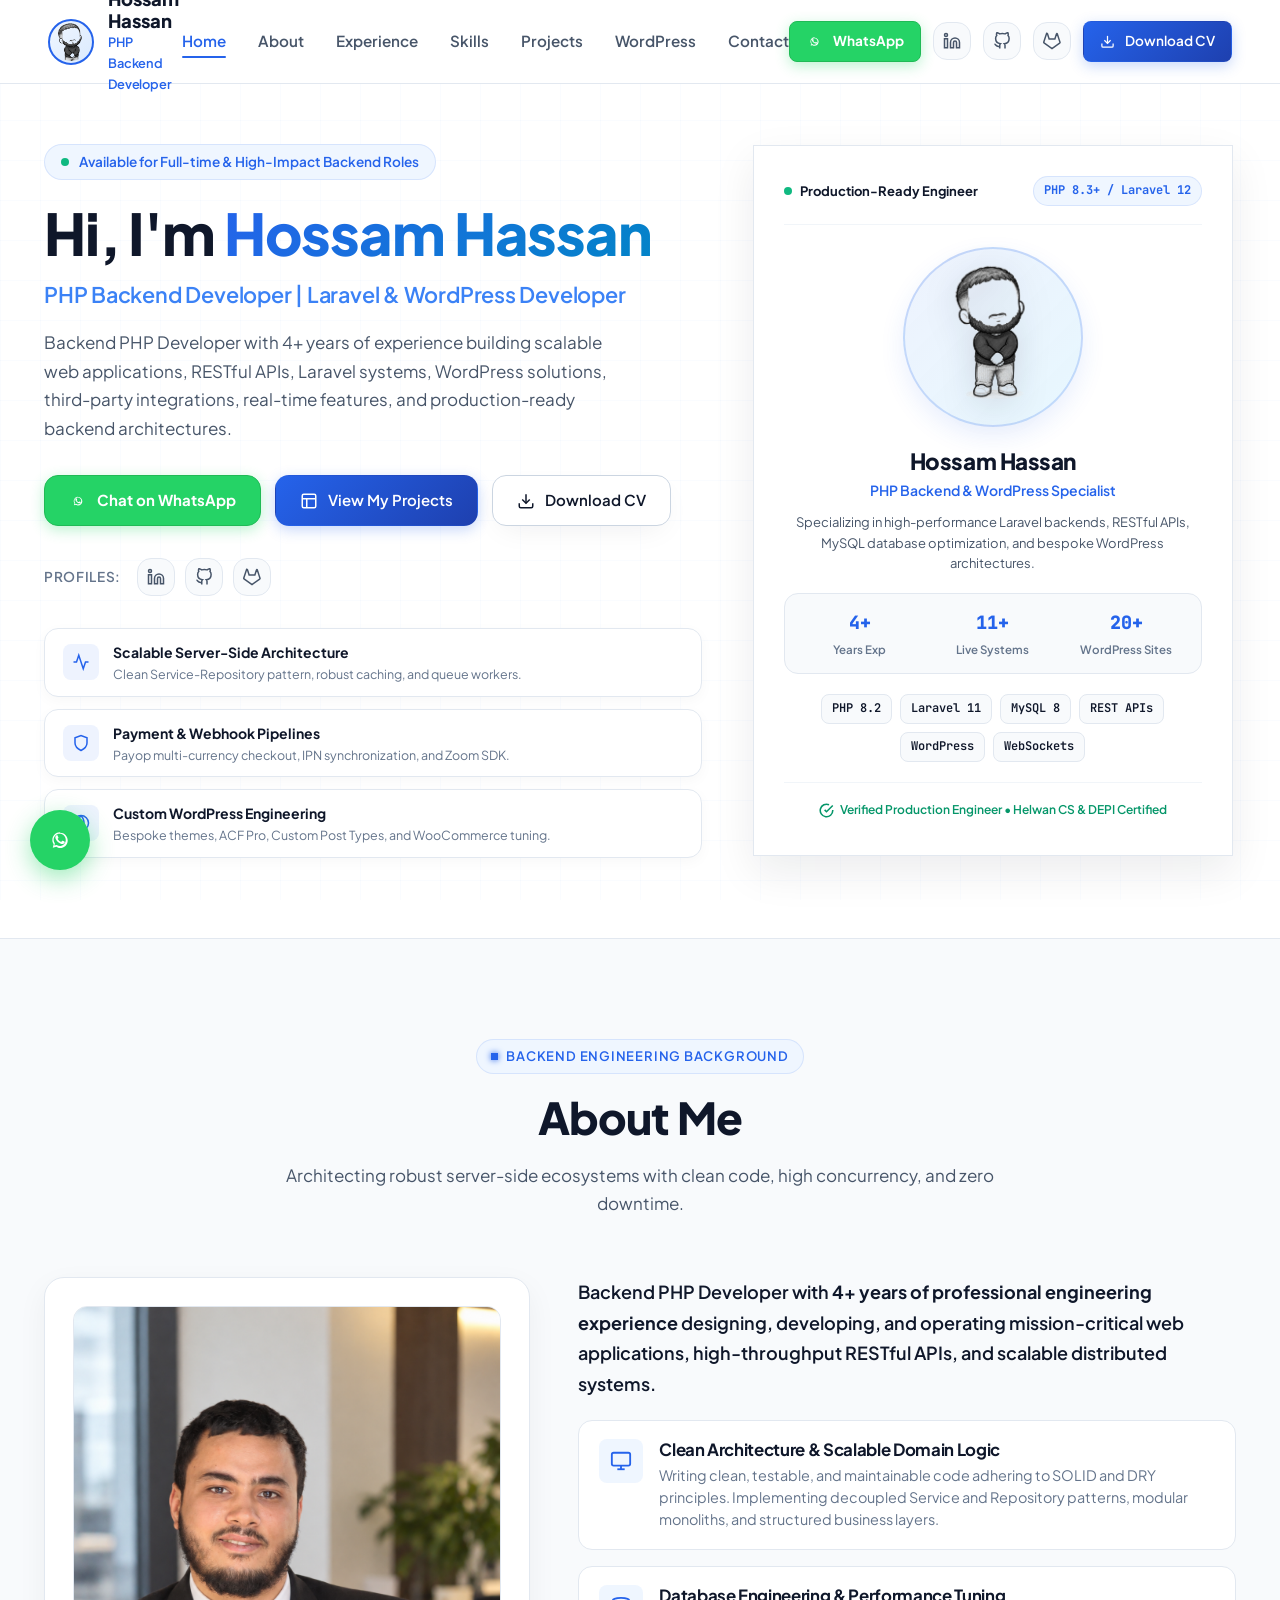
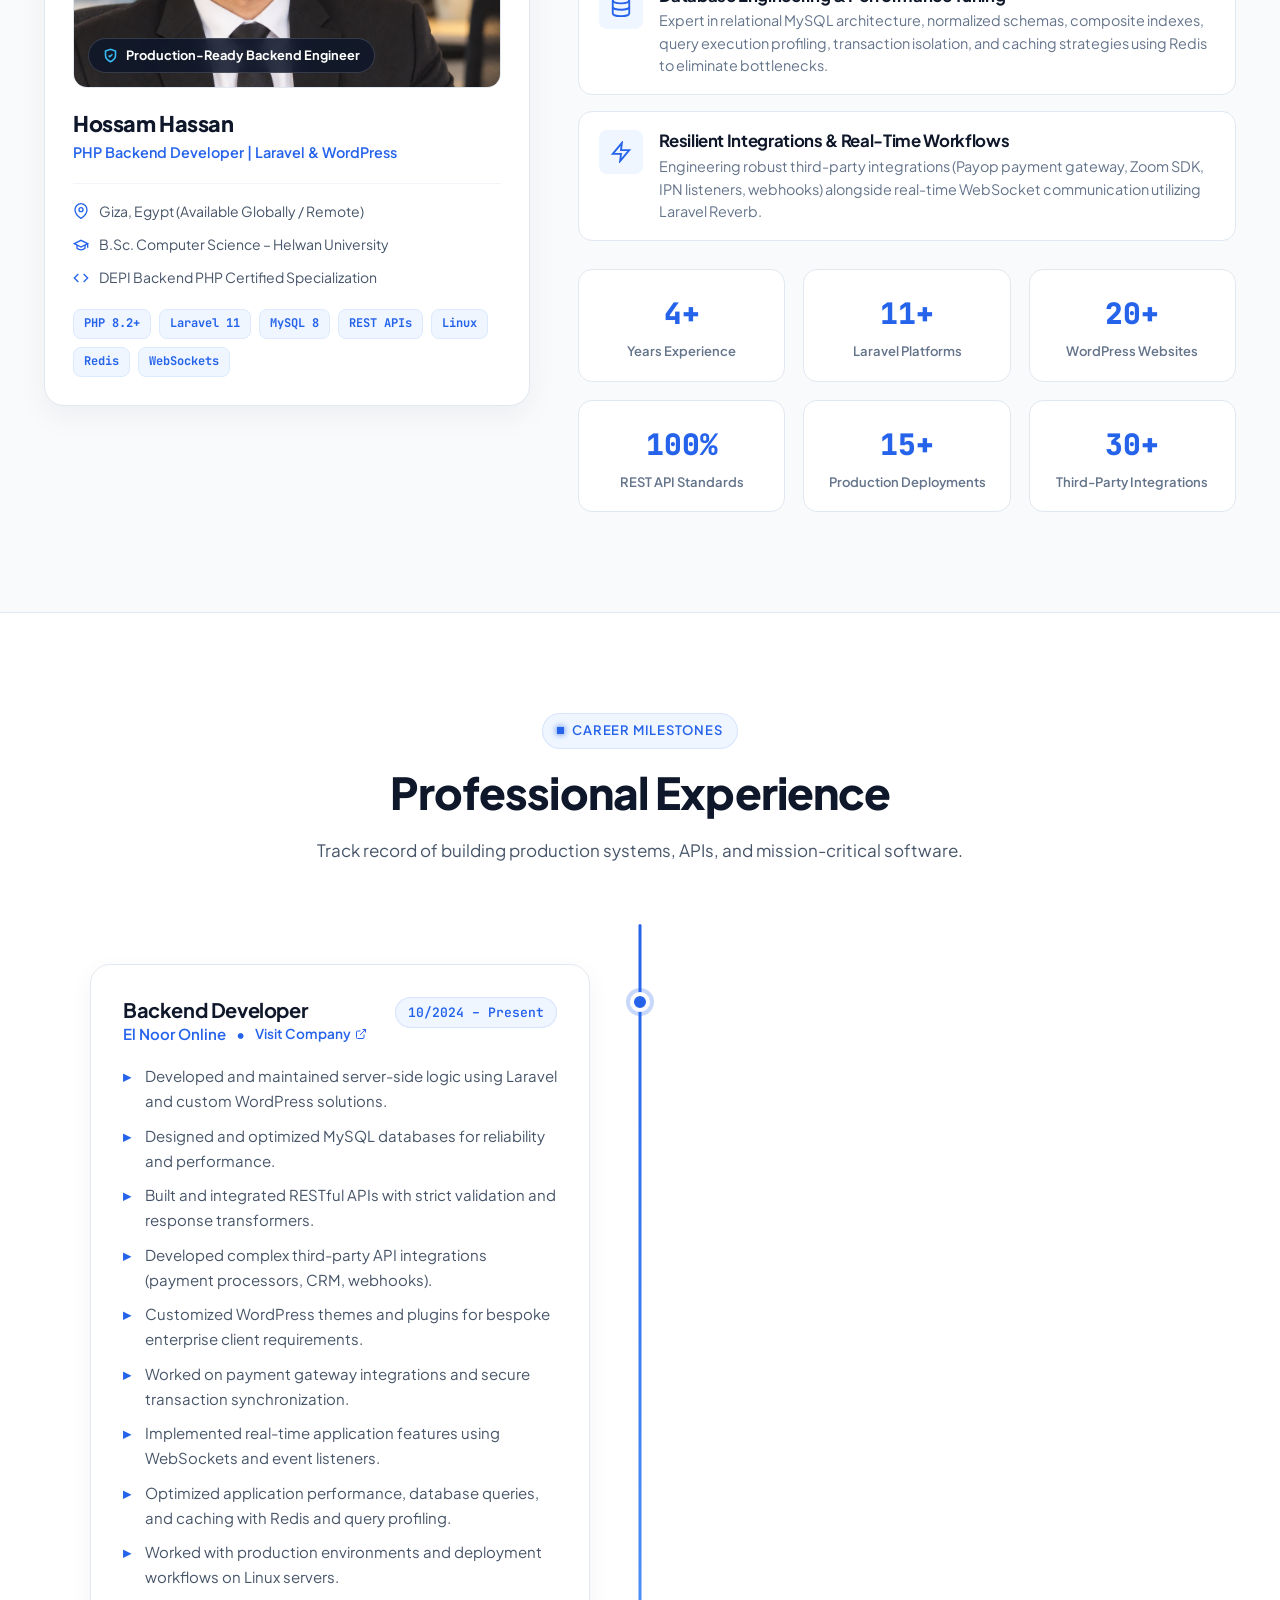
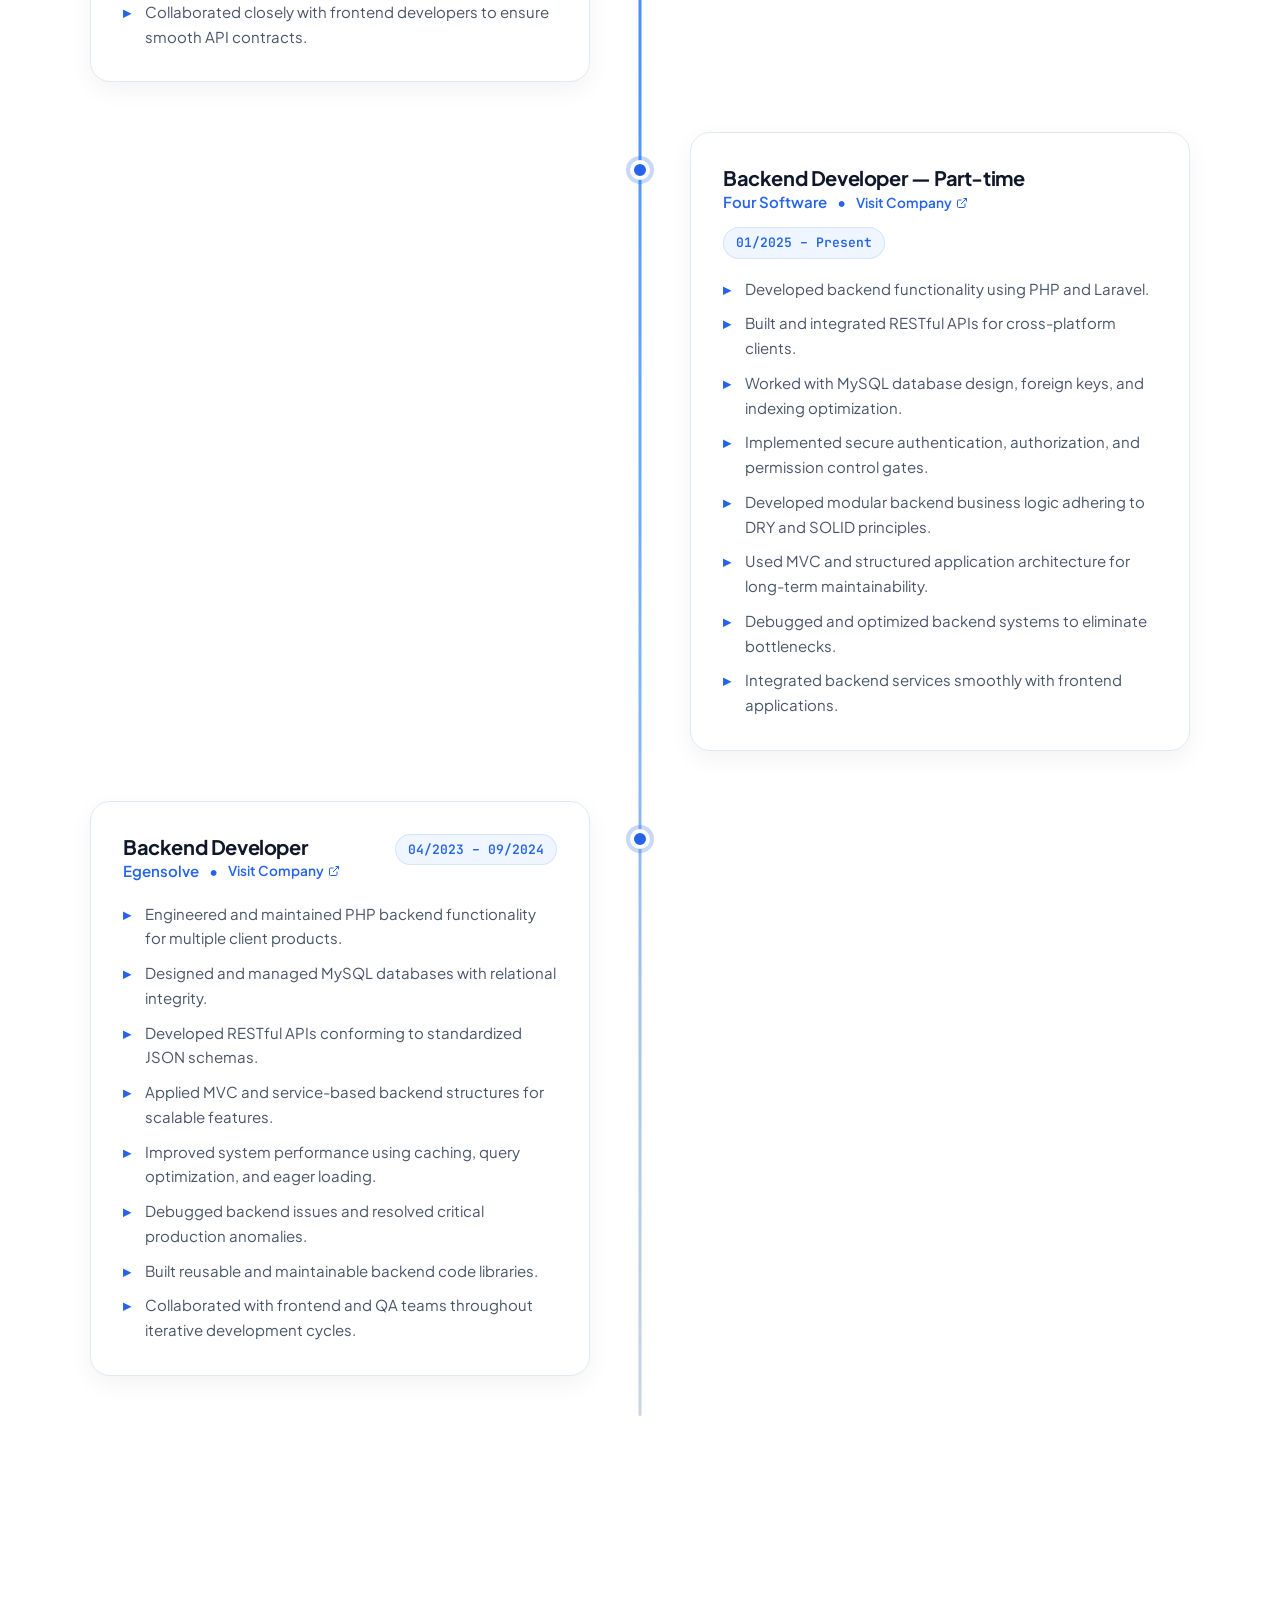
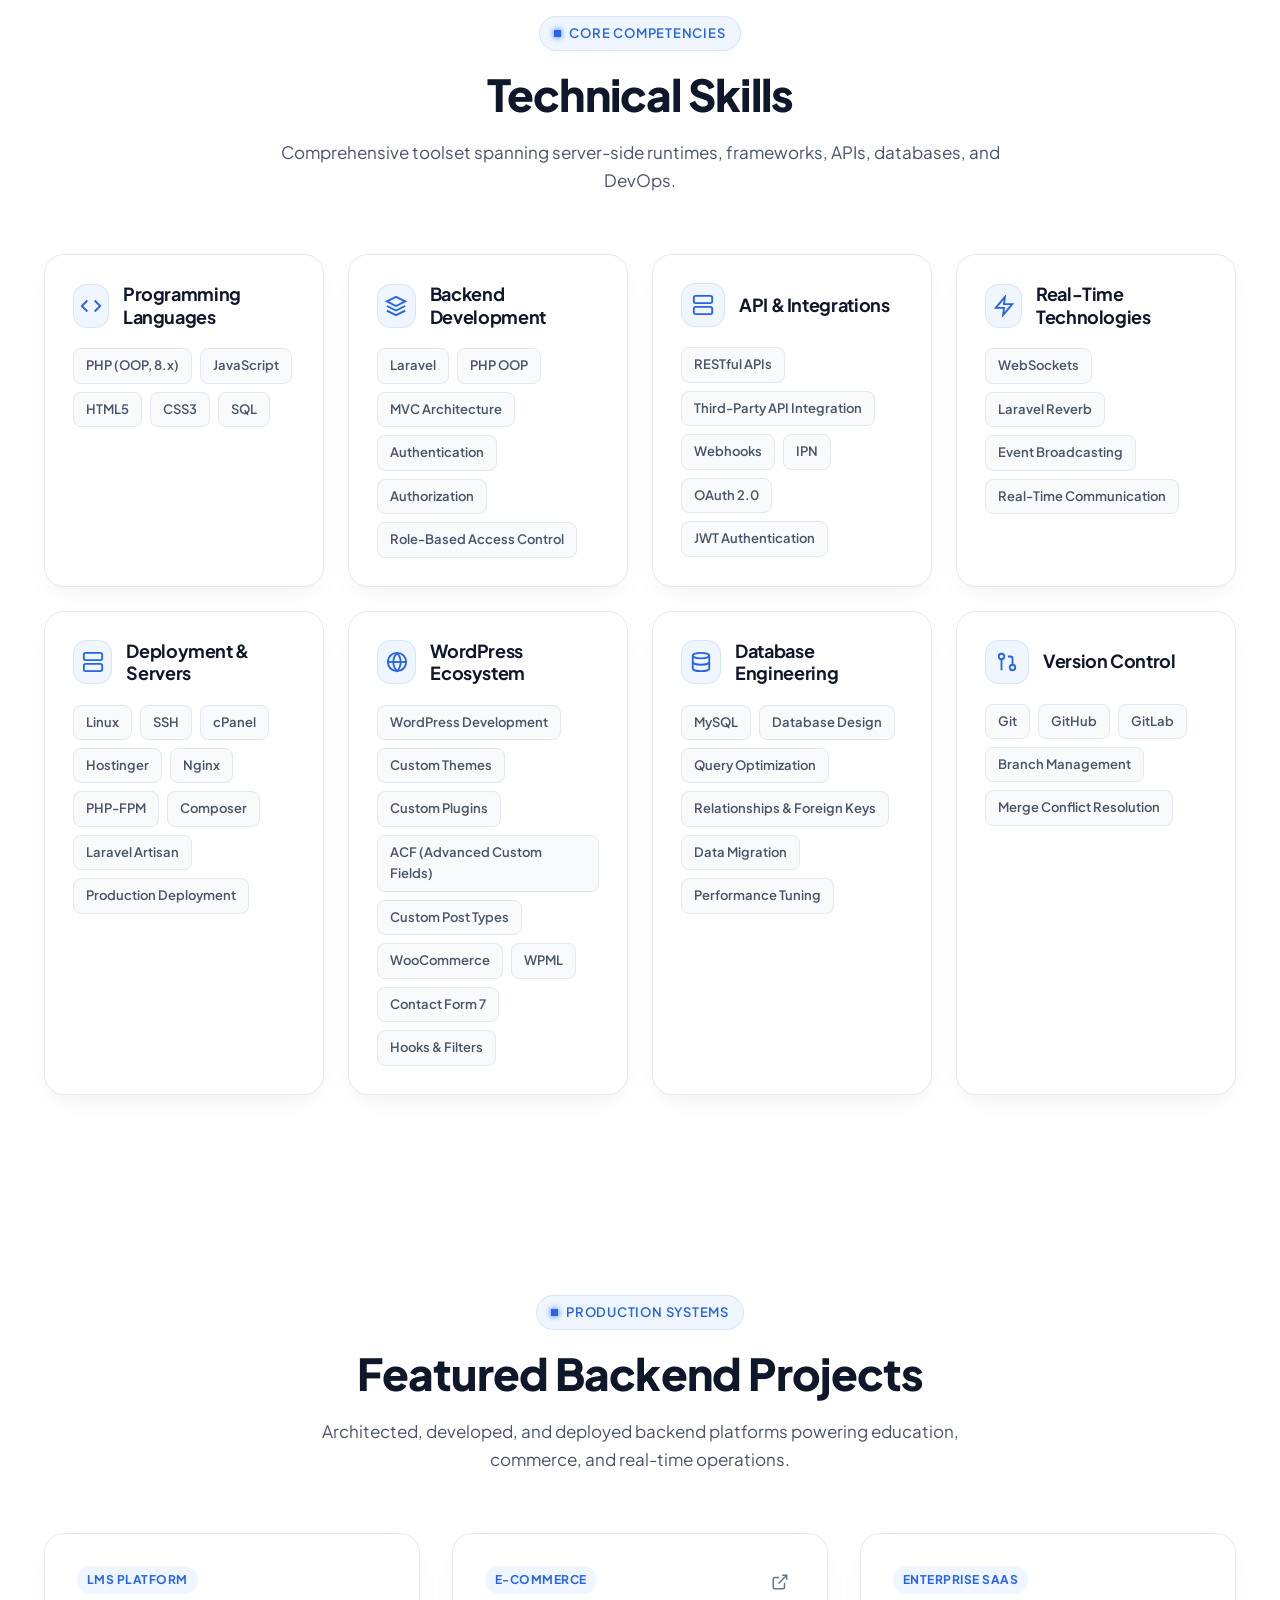
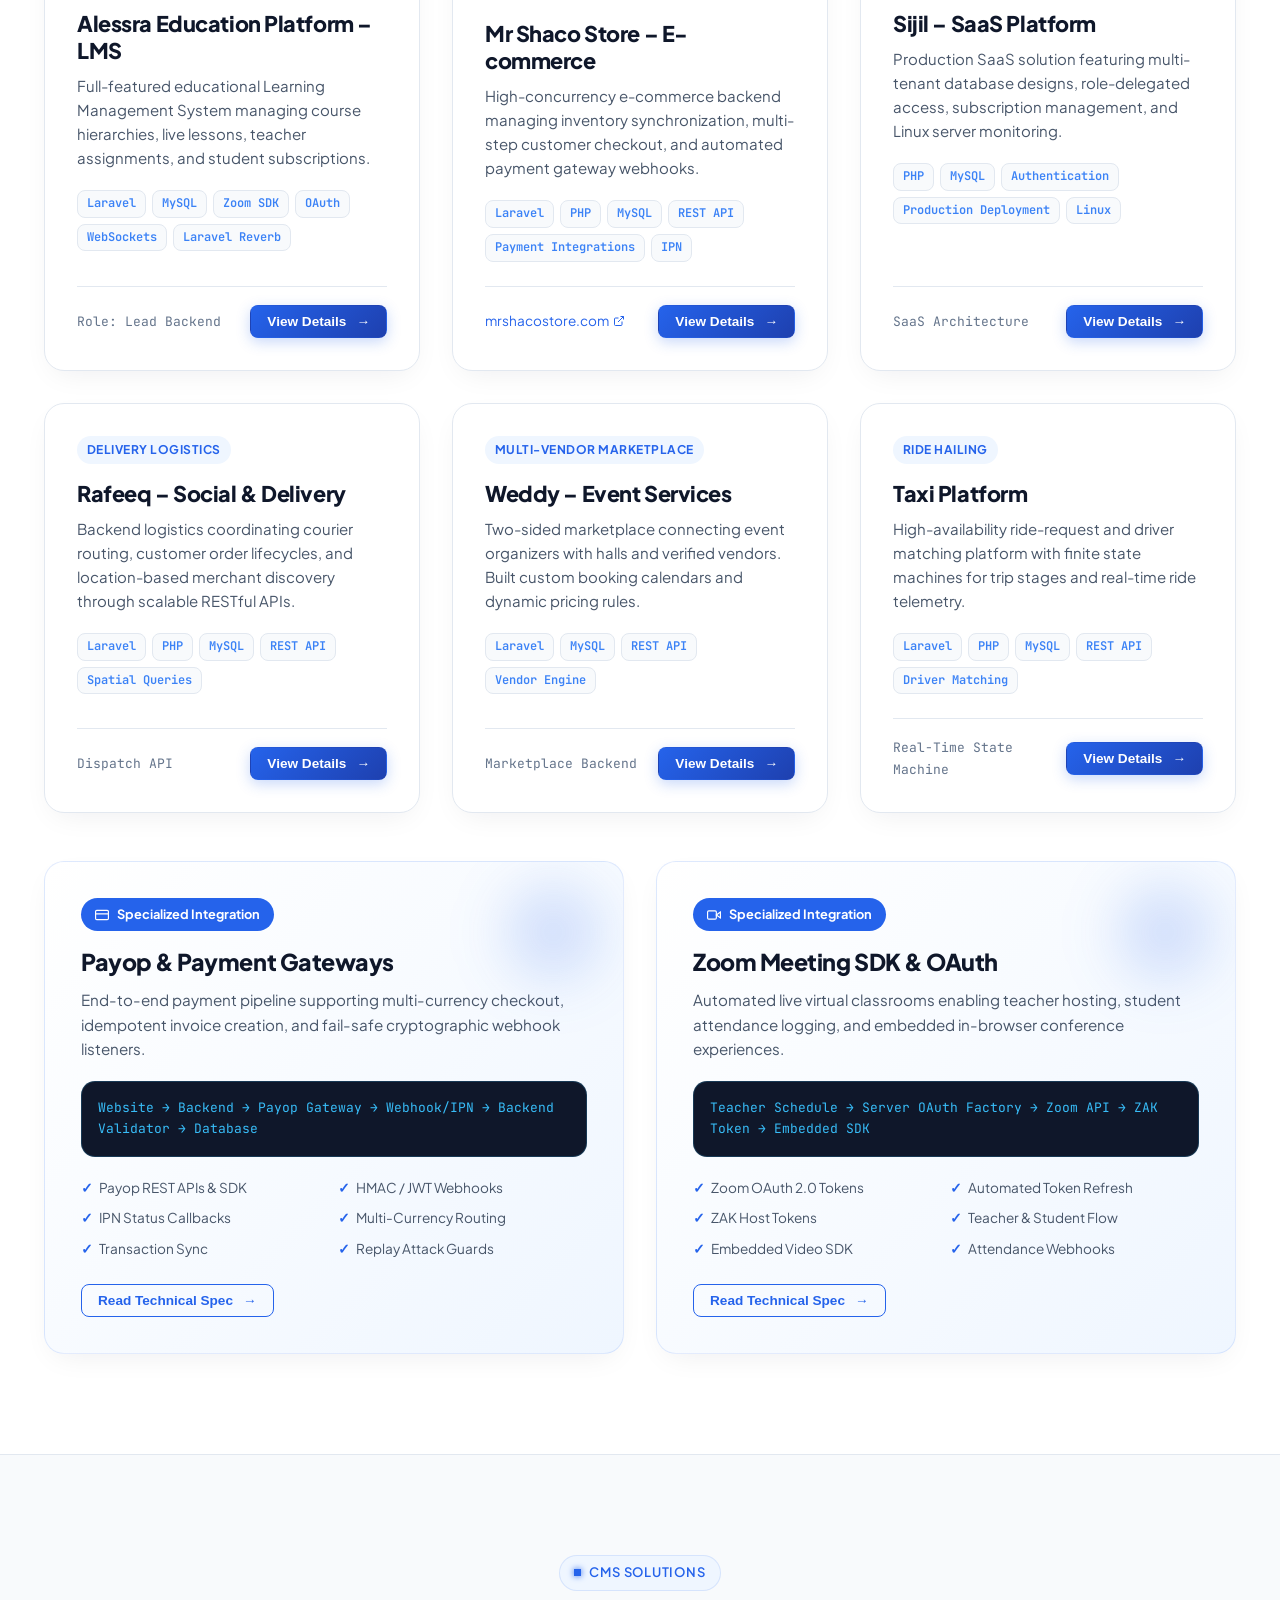
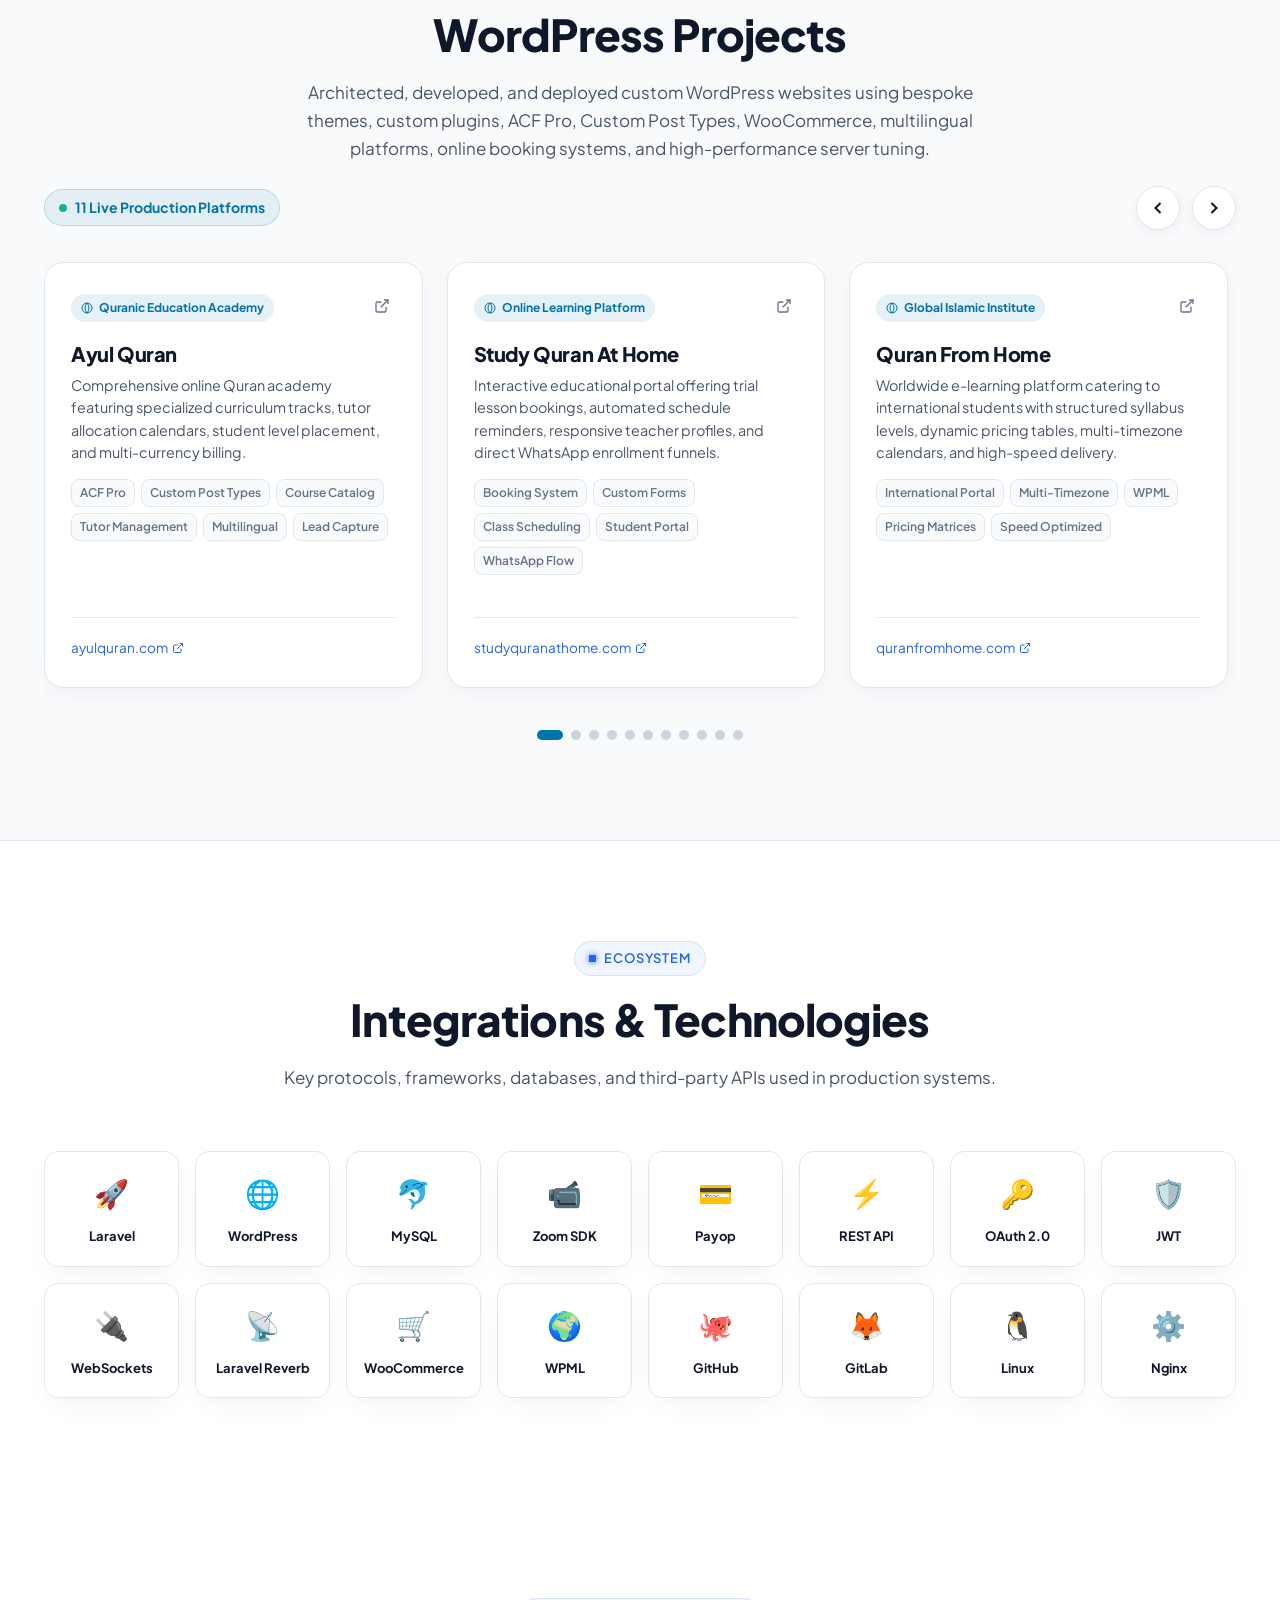
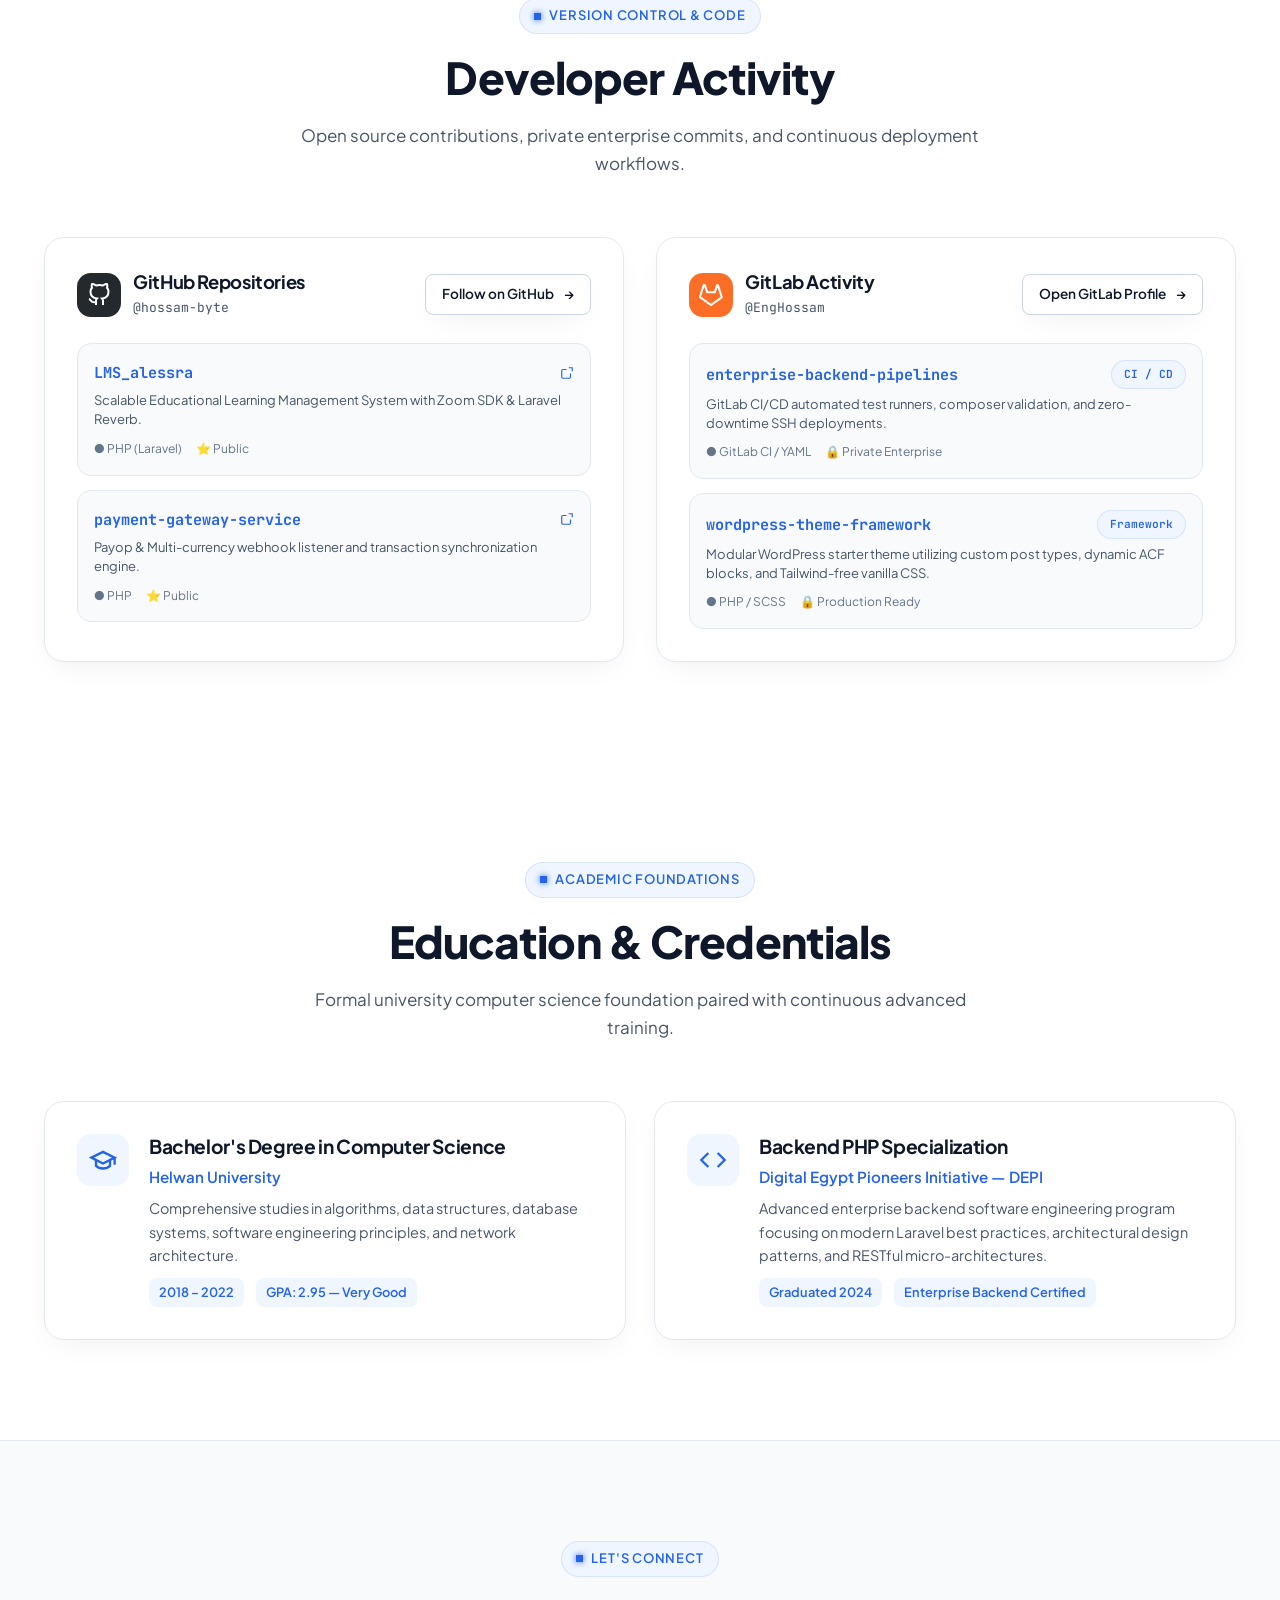
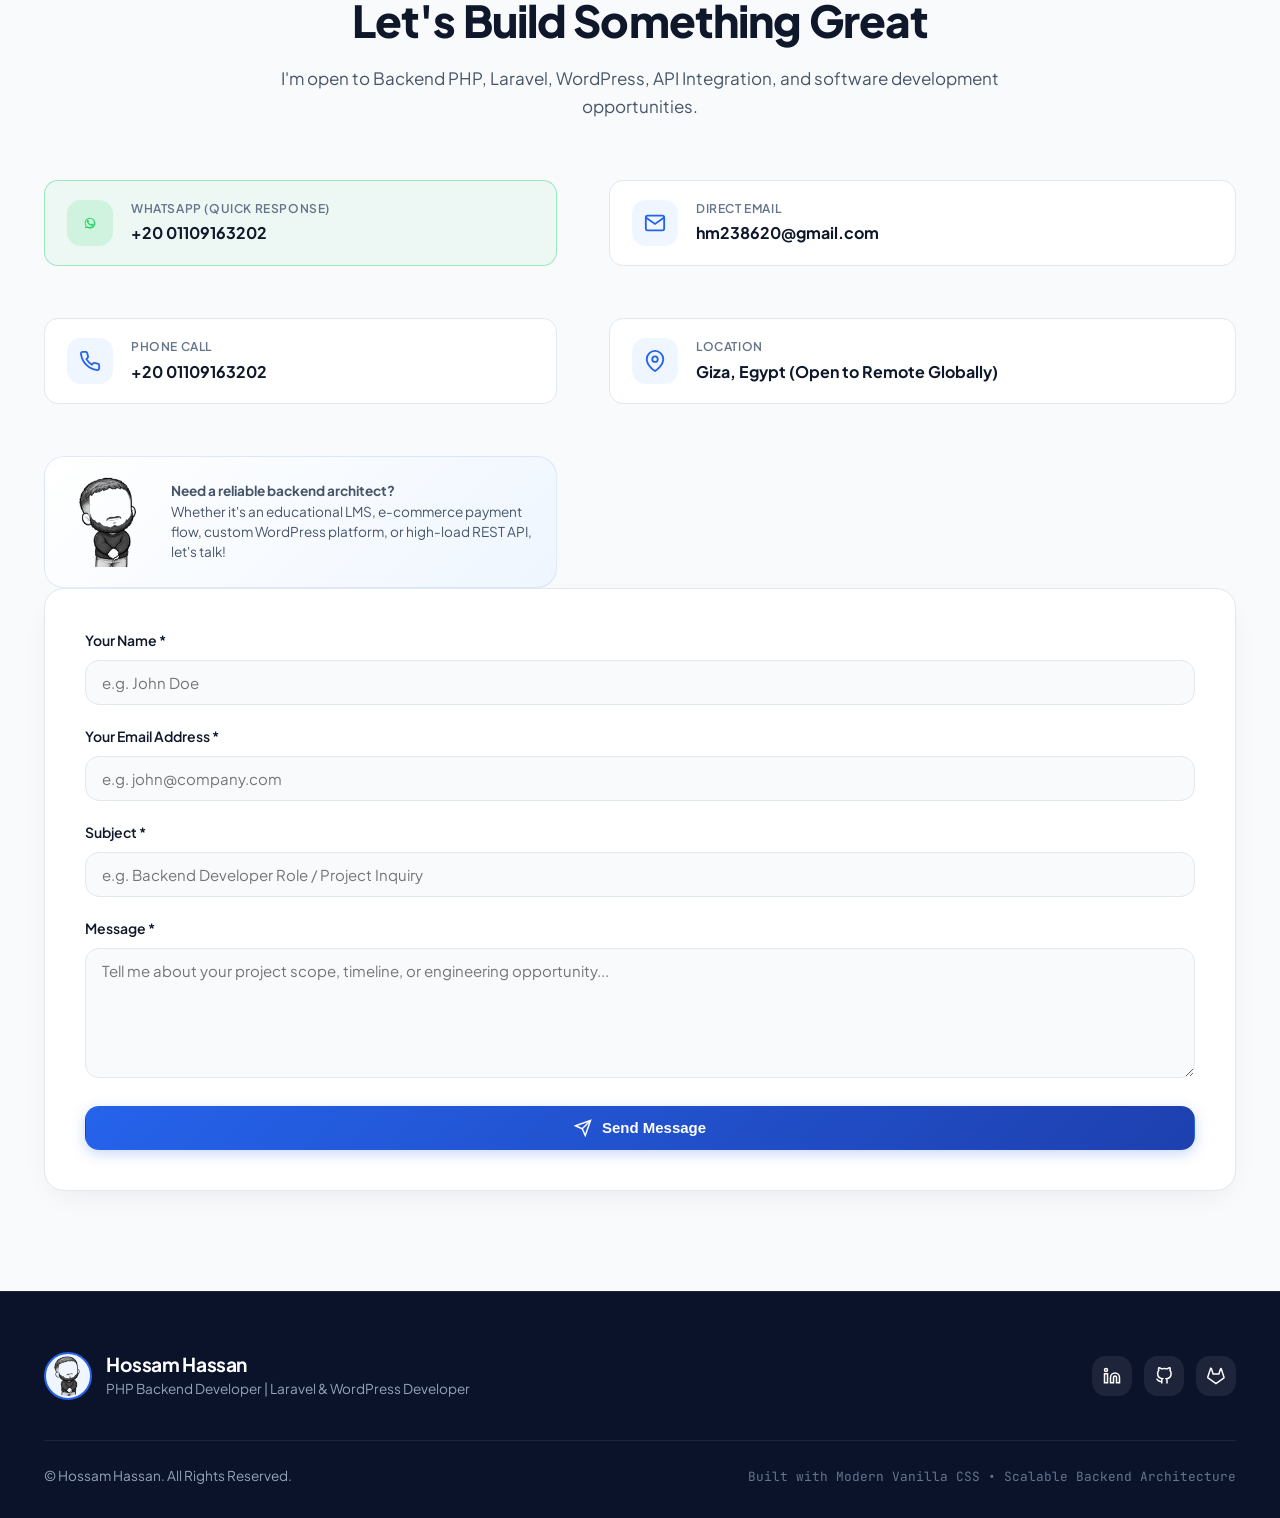
==== commit 98d2464a: "fix: position WhatsApp on the left, update universal direct mobile WhatsApp links, and eliminate all" ====
--- a/index.html
+++ b/index.html
@@ -99,7 +99,7 @@
       <!-- Navbar Actions: WhatsApp, Socials, Download CV -->
       <div class="navbar-actions">
         <!-- Direct WhatsApp Button -->
-        <a href="https://wa.me/201109163202?text=Hello%20Hossam,%20I%20reviewed%20your%20portfolio%20and%20would%20like%20to%20connect."
+        <a href="https://api.whatsapp.com/send?phone=201109163202&text=Hello%20Hossam,%20I%20reviewed%20your%20portfolio%20and%20would%20like%20to%20connect."
           target="_blank" rel="noopener noreferrer" class="btn btn-whatsapp btn-sm" id="nav-whatsapp"
           title="Chat on WhatsApp">
           <svg width="17" height="17" viewBox="0 0 24 24" fill="currentColor">
@@ -166,7 +166,7 @@
     <a href="#wordpress" class="mobile-nav-link">WordPress Projects <span>→</span></a>
     <a href="#contact" class="mobile-nav-link">Contact Me <span>→</span></a>
     <div style="margin-top: 20px; display: flex; flex-direction: column; gap: 10px;">
-      <a href="https://wa.me/201109163202?text=Hello%20Hossam,%20I%20saw%20your%20portfolio." target="_blank"
+      <a href="https://api.whatsapp.com/send?phone=201109163202&text=Hello%20Hossam,%20I%20saw%20your%20portfolio." target="_blank"
         rel="noopener noreferrer" class="btn btn-whatsapp" style="width: 100%;">
         Chat on WhatsApp
       </a>
@@ -216,7 +216,7 @@
 
           <!-- CTAs -->
           <div class="hero-cta-group">
-            <a href="https://wa.me/201109163202?text=Hello%20Hossam,%20I%20viewed%20your%20portfolio%20and%20would%20like%20to%20chat."
+            <a href="https://api.whatsapp.com/send?phone=201109163202&text=Hello%20Hossam,%20I%20viewed%20your%20portfolio%20and%20would%20like%20to%20chat."
               target="_blank" rel="noopener noreferrer" class="btn btn-whatsapp" id="hero-whatsapp-cta">
               <svg width="18" height="18" viewBox="0 0 24 24" fill="currentColor">
                 <path
@@ -1901,7 +1901,7 @@
 
       <div class="contact-grid">
         <!-- Direct WhatsApp Card -->
-        <a href="https://wa.me/201109163202?text=Hello%20Hossam,%20I%20would%20like%20to%20discuss%20a%20project."
+        <a href="https://api.whatsapp.com/send?phone=201109163202&text=Hello%20Hossam,%20I%20would%20like%20to%20discuss%20a%20project."
           target="_blank" rel="noopener noreferrer" class="contact-card-item"
           style="border-color: rgba(37, 211, 102, 0.4); background: rgba(37, 211, 102, 0.05);">
           <div class="contact-icon-box" style="background: rgba(37, 211, 102, 0.15); color: #25D366;">
@@ -2106,7 +2106,7 @@
   </div>
 
   <!-- Floating Circular WhatsApp Action Button -->
-  <a href="https://wa.me/201109163202?text=Hello%20Hossam,%20I%20saw%20your%20portfolio%20and%20would%20like%20to%20connect."
+  <a href="https://api.whatsapp.com/send?phone=201109163202&text=Hello%20Hossam,%20I%20saw%20your%20portfolio%20and%20would%20like%20to%20connect."
     target="_blank" rel="noopener noreferrer" class="floating-whatsapp" aria-label="Chat on WhatsApp"
     title="Chat on WhatsApp">
     <svg width="32" height="32" viewBox="0 0 24 24" fill="currentColor">
--- a/assets/css/style.css
+++ b/assets/css/style.css
@@ -102,6 +102,8 @@
   scroll-behavior: smooth;
   font-size: 16px;
   -webkit-font-smoothing: antialiased;
+  max-width: 100%;
+  overflow-x: hidden;
 }
 
 body {
@@ -110,6 +112,7 @@
   color: var(--text-main);
   line-height: 1.65;
   transition: background-color var(--transition-normal), color var(--transition-normal);
+  max-width: 100%;
   overflow-x: hidden;
   position: relative;
 }
@@ -119,8 +122,8 @@
   position: fixed;
   top: 0;
   left: 0;
-  width: 100vw;
-  height: 100vh;
+  width: 100%;
+  height: 100%;
   pointer-events: none;
   z-index: 0;
   opacity: 0.45;
@@ -429,11 +432,12 @@
   transform: translateY(-2px);
 }
 
-/* Floating Circular WhatsApp Button (No text, pure round on right) */
+/* Floating Circular WhatsApp Button (No text, pure round on LEFT) */
 .floating-whatsapp {
   position: fixed;
   bottom: 30px;
-  right: 30px;
+  left: 30px;
+  right: auto;
   width: 60px;
   height: 60px;
   border-radius: 50%;
@@ -2509,24 +2513,26 @@
   position: fixed;
   top: 0;
   left: 0;
-  width: 100vw;
-  height: 100vh;
+  width: 100%;
+  height: 100%;
   background: var(--modal-overlay);
   backdrop-filter: blur(6px);
   -webkit-backdrop-filter: blur(6px);
-  z-index: 999;
+  z-index: 9999;
   display: flex;
   align-items: center;
   justify-content: center;
   padding: 20px;
   opacity: 0;
   visibility: hidden;
+  pointer-events: none;
   transition: all var(--transition-normal);
 }
 
 .modal-overlay.active {
   opacity: 1;
   visibility: visible;
+  pointer-events: auto;
 }
 
 .modal-content-card {
@@ -2611,21 +2617,26 @@
   position: fixed;
   top: var(--header-height);
   left: 0;
-  width: 100vw;
+  width: 100%;
+  max-width: 100%;
   height: calc(100vh - var(--header-height));
   background: var(--bg-surface-elevated);
-  z-index: 99;
+  z-index: 999;
   padding: 32px 24px;
   display: flex;
   flex-direction: column;
   gap: 20px;
   transform: translateX(-100%);
-  transition: transform var(--transition-normal);
+  transition: transform var(--transition-normal), visibility var(--transition-normal);
   overflow-y: auto;
+  visibility: hidden;
+  pointer-events: none;
 }
 
 .mobile-drawer.open {
   transform: translateX(0);
+  visibility: visible;
+  pointer-events: auto;
 }
 
 .mobile-nav-link {
@@ -2832,25 +2843,36 @@
   }
 
   /* WordPress Slider Cards */
+  .wp-slider-container {
+    width: 100%;
+    max-width: 100%;
+    overflow: hidden;
+  }
+  .wp-slider-track {
+    max-width: 100%;
+  }
   .wp-project-card {
     padding: 22px 18px;
+    max-width: 100% !important;
+    min-width: 0 !important;
   }
   .wp-card-action .company-link {
     width: 100%;
     justify-content: space-between;
   }
 
-  /* Floating WhatsApp Button on Mobile */
+  /* Floating WhatsApp Button on Mobile (Placed on the LEFT) */
   .floating-whatsapp {
-    width: 50px;
-    height: 50px;
-    bottom: 20px;
-    right: 20px;
-    box-shadow: 0 6px 20px rgba(37, 211, 102, 0.4);
+    width: 52px;
+    height: 52px;
+    bottom: 22px;
+    left: 20px;
+    right: auto;
+    box-shadow: 0 6px 20px rgba(37, 211, 102, 0.45);
   }
   .floating-whatsapp svg {
-    width: 26px;
-    height: 26px;
+    width: 28px;
+    height: 28px;
   }
 
   /* Contact Form Inputs: 16px font prevents iOS auto-zoom */
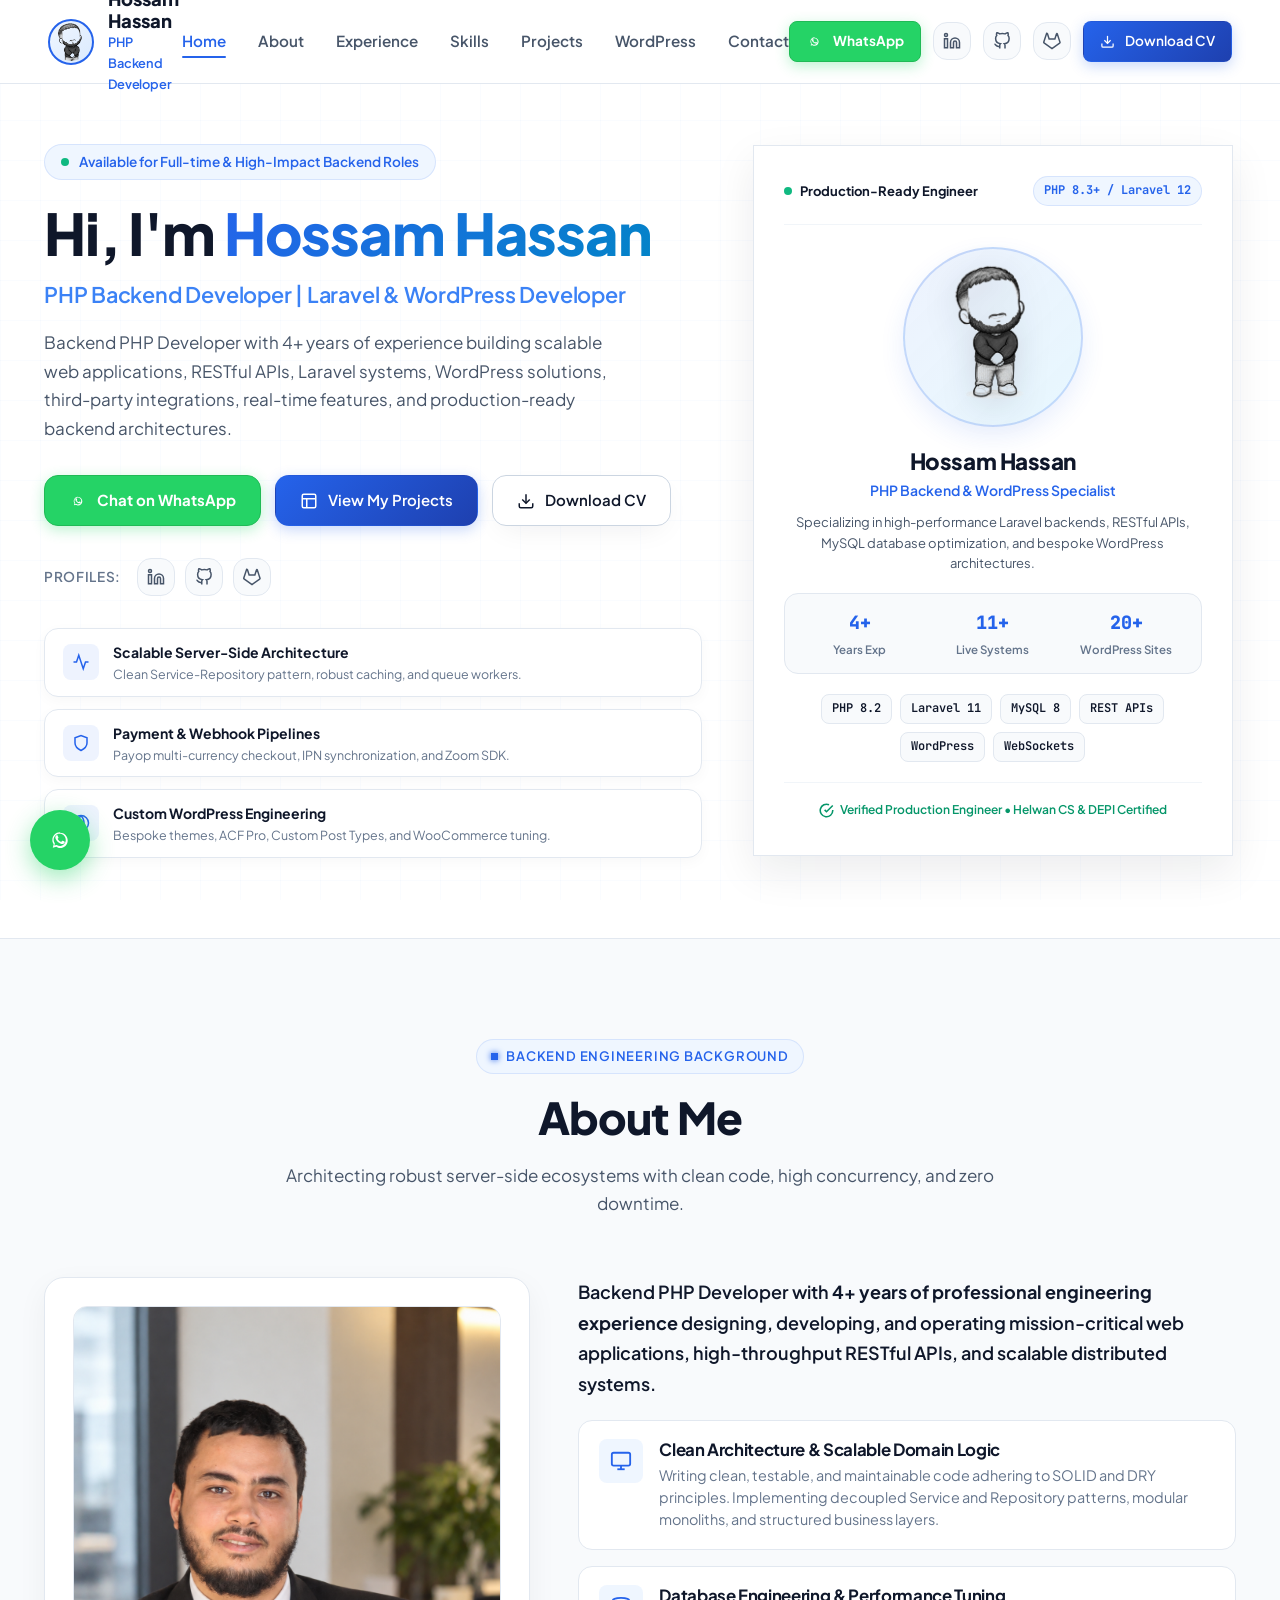
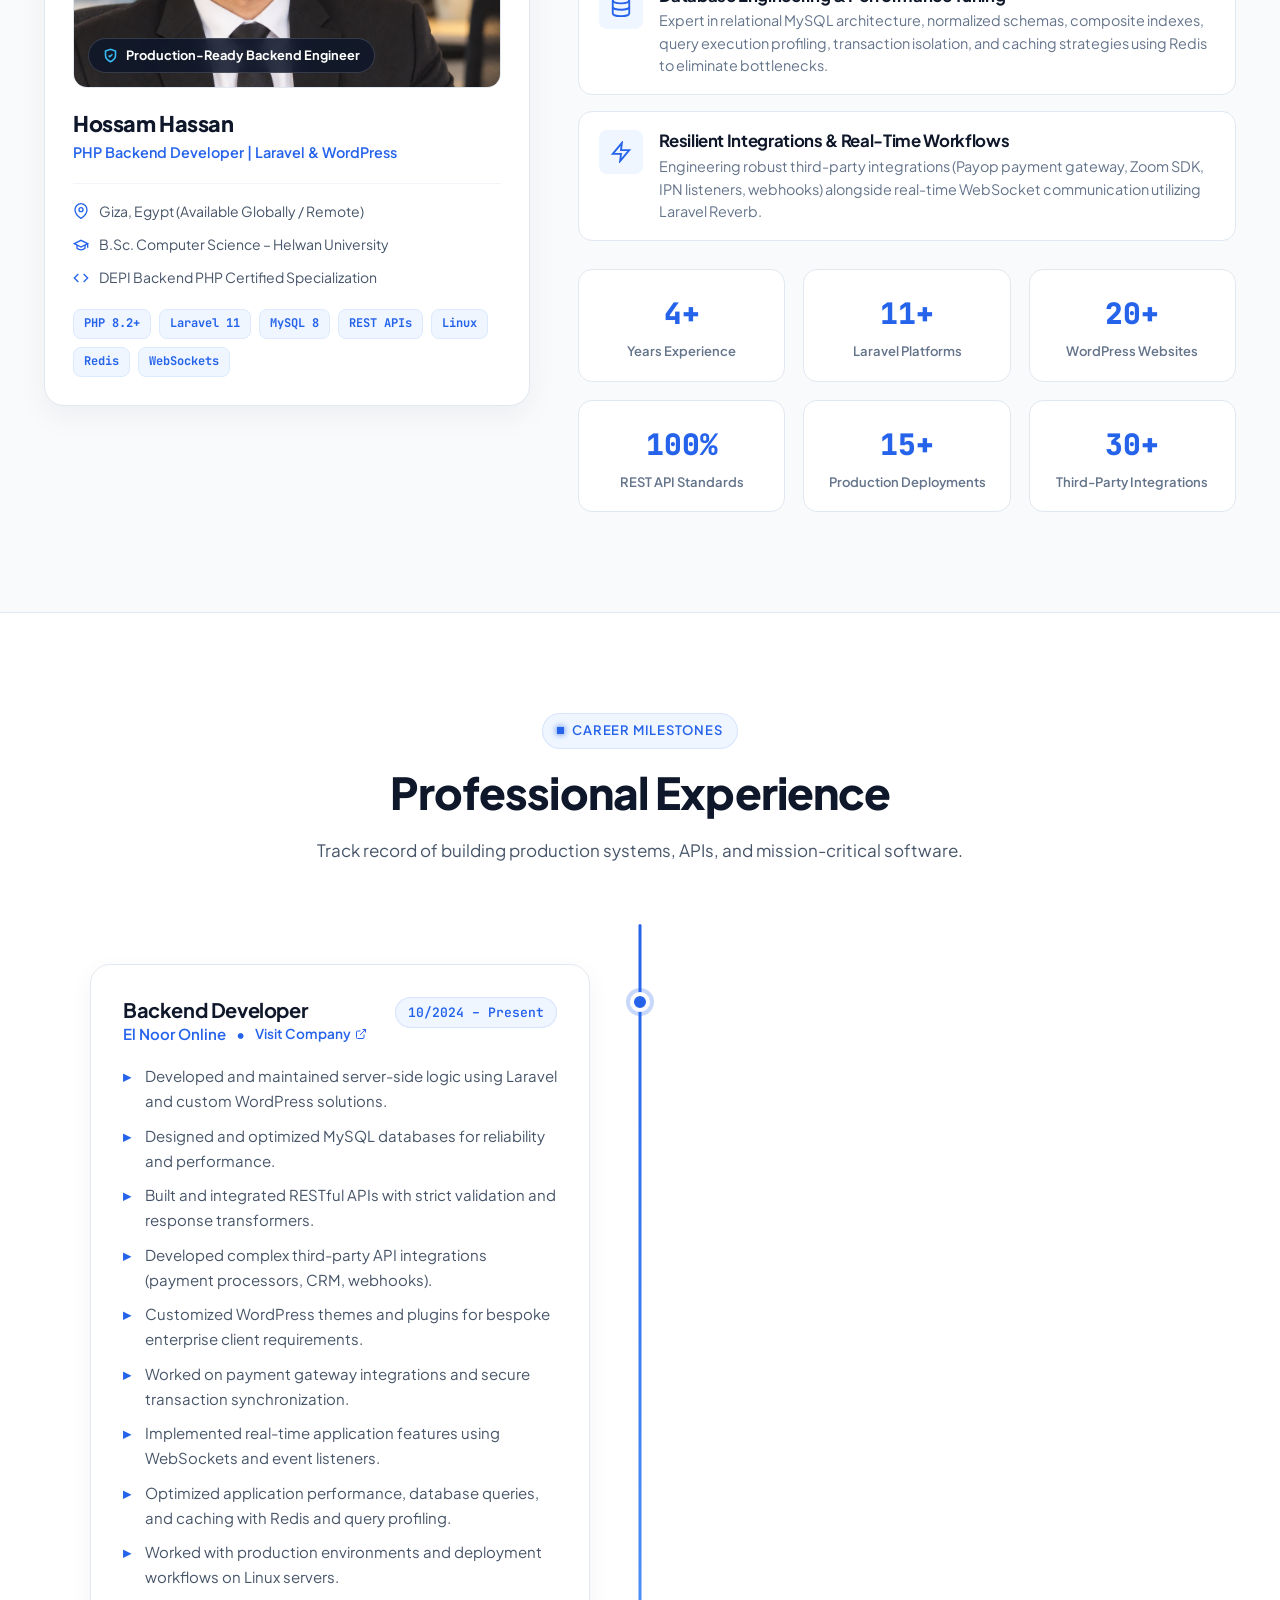
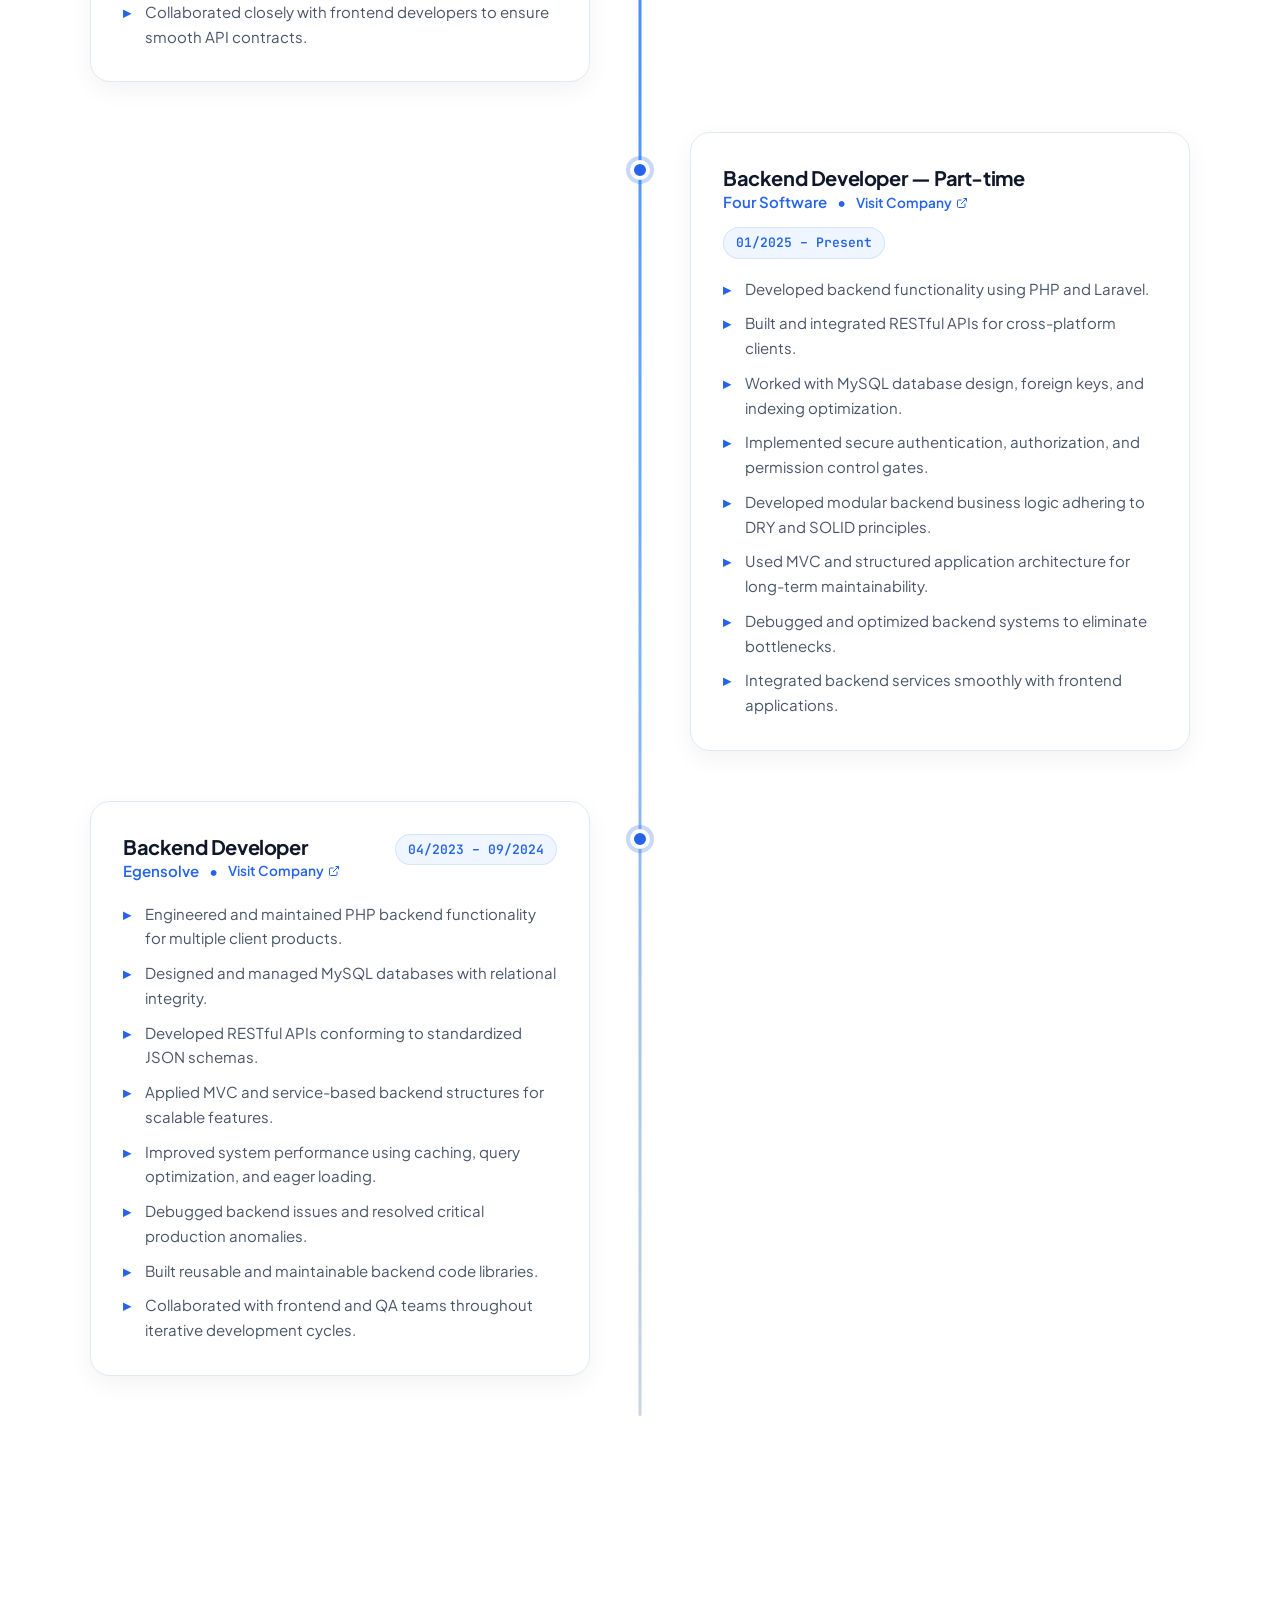
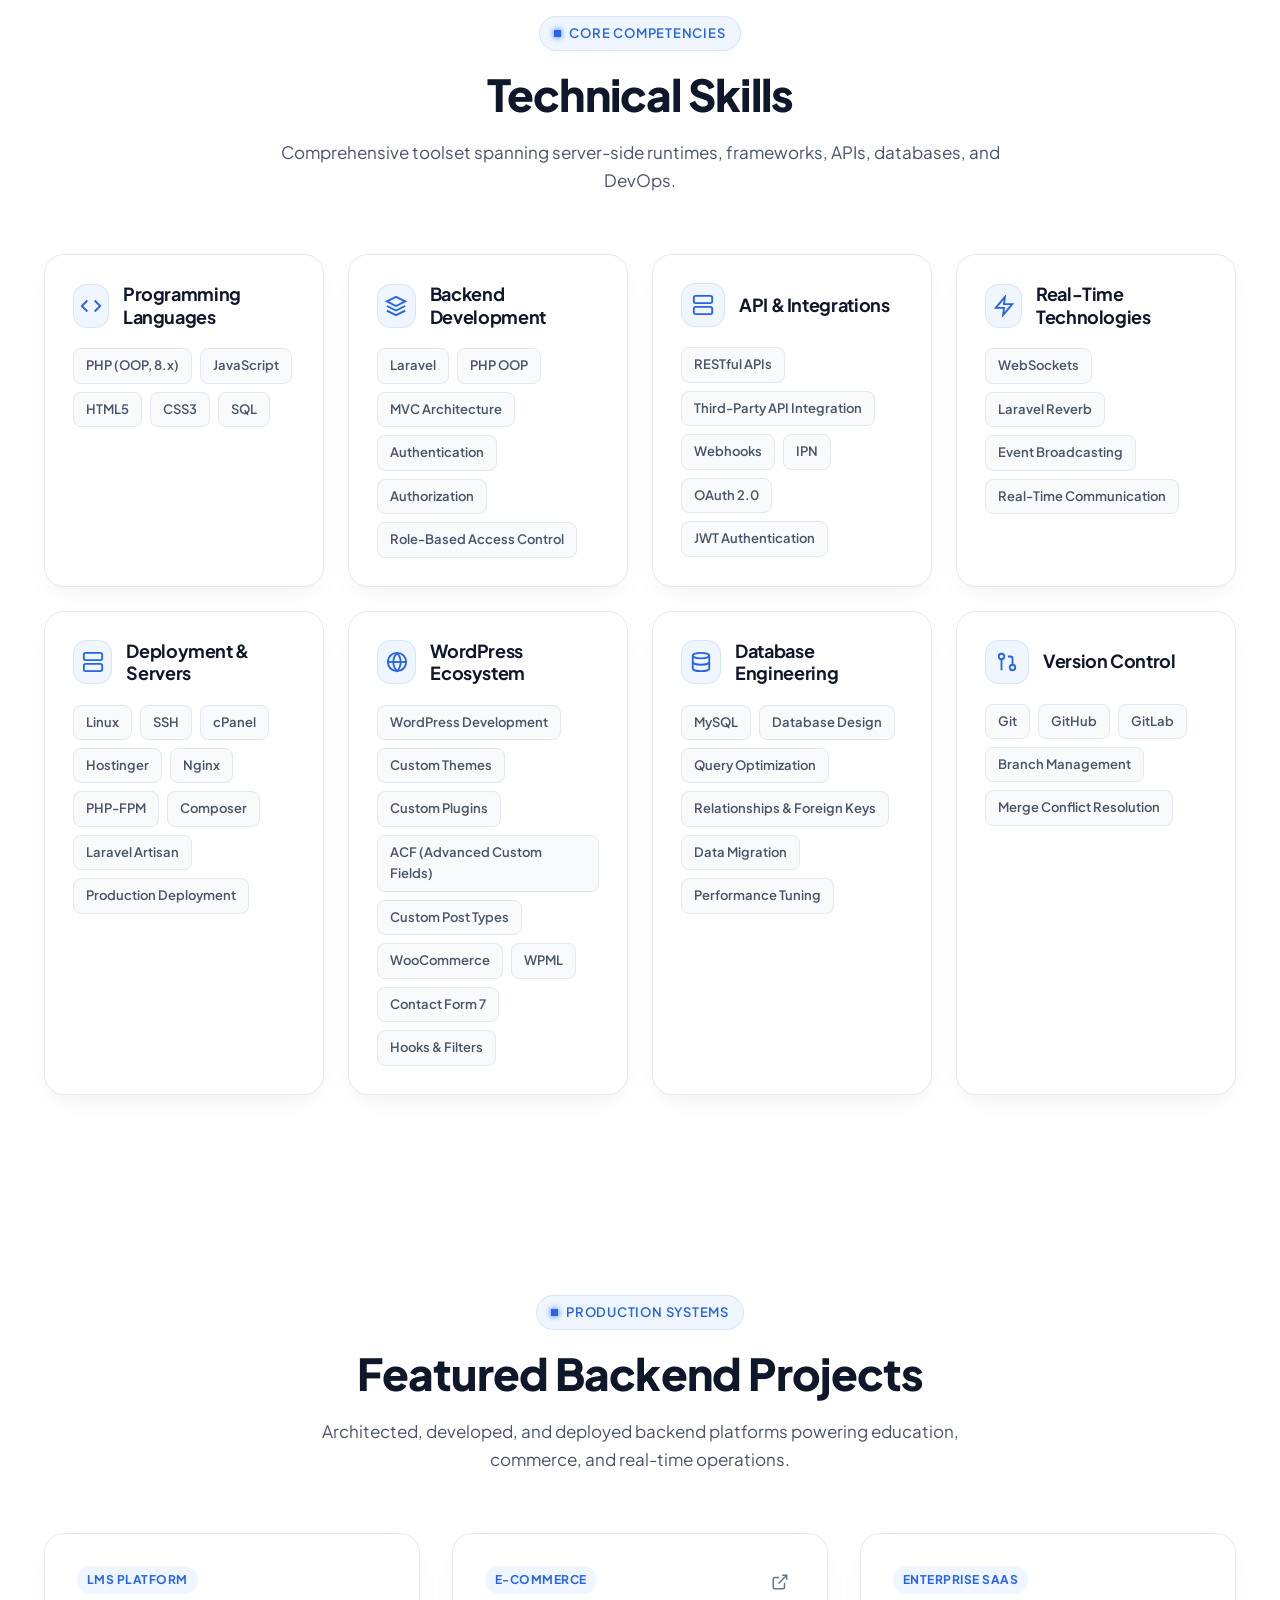
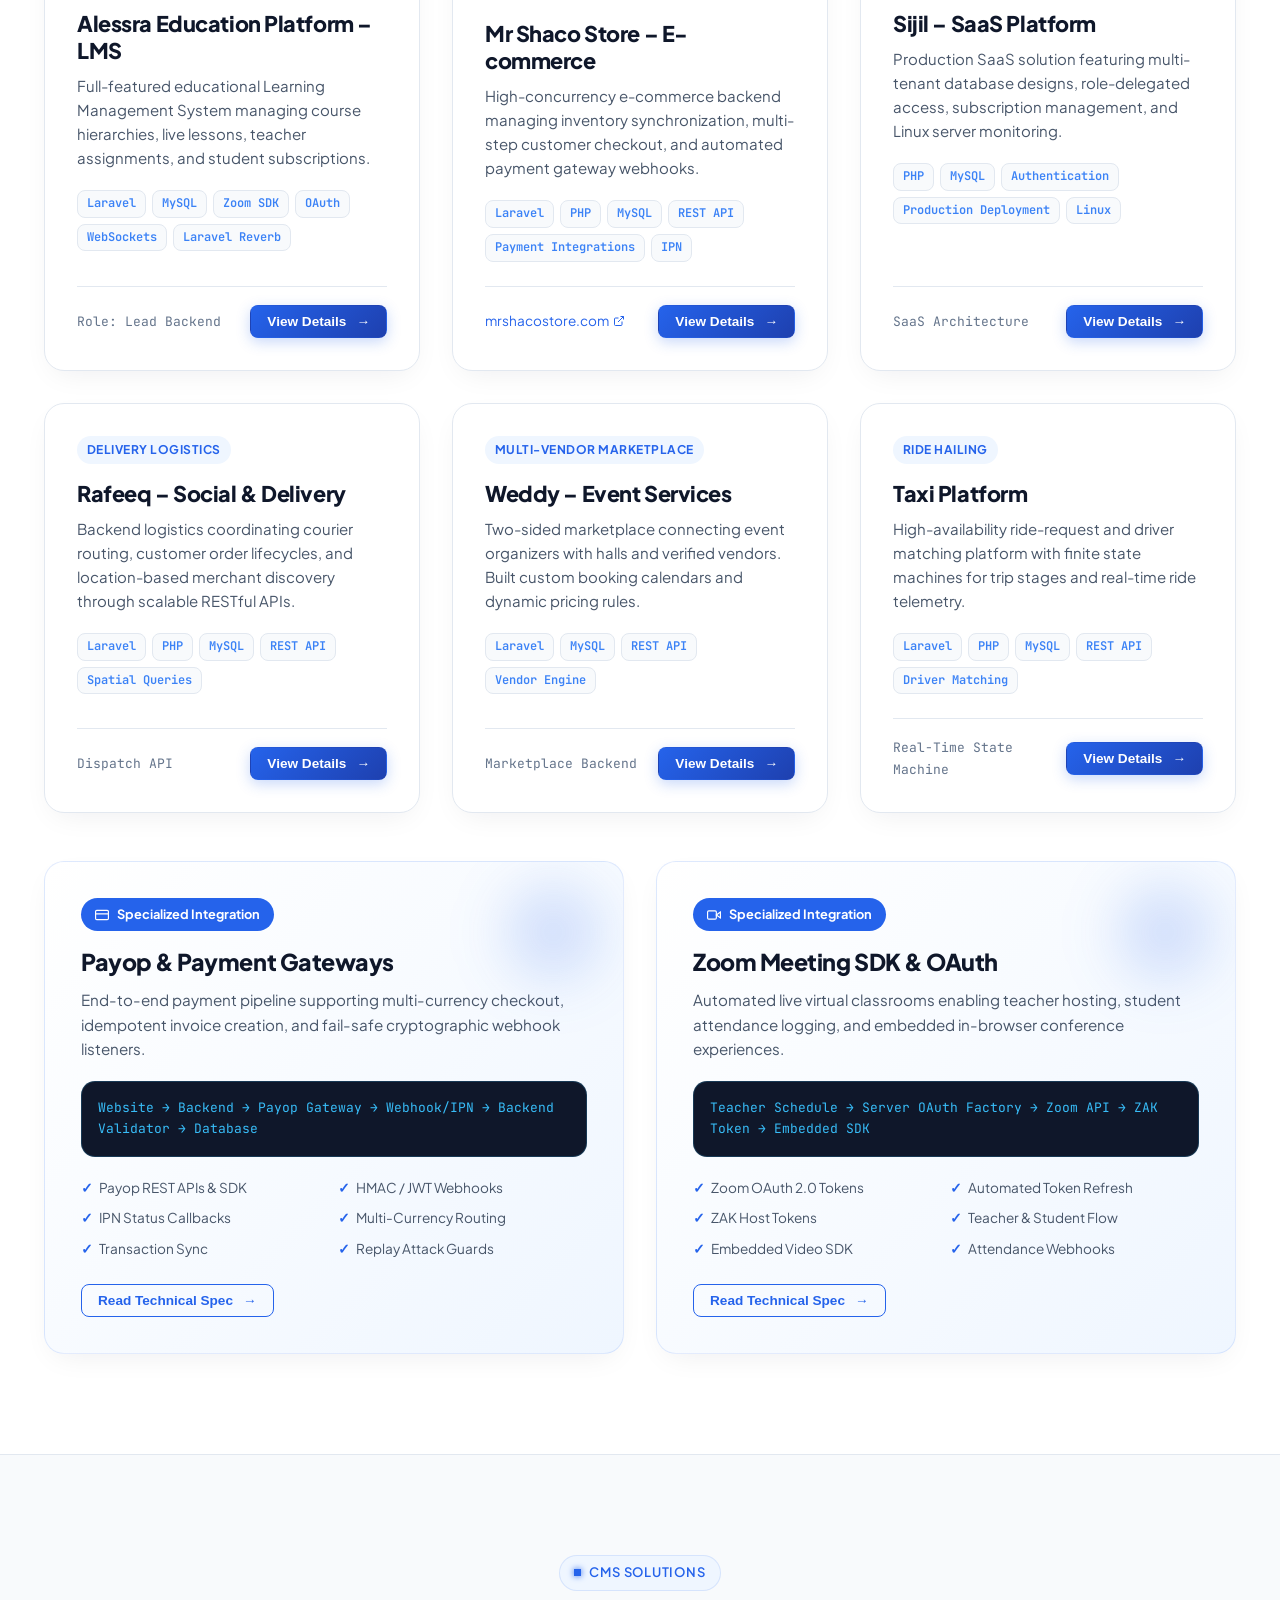
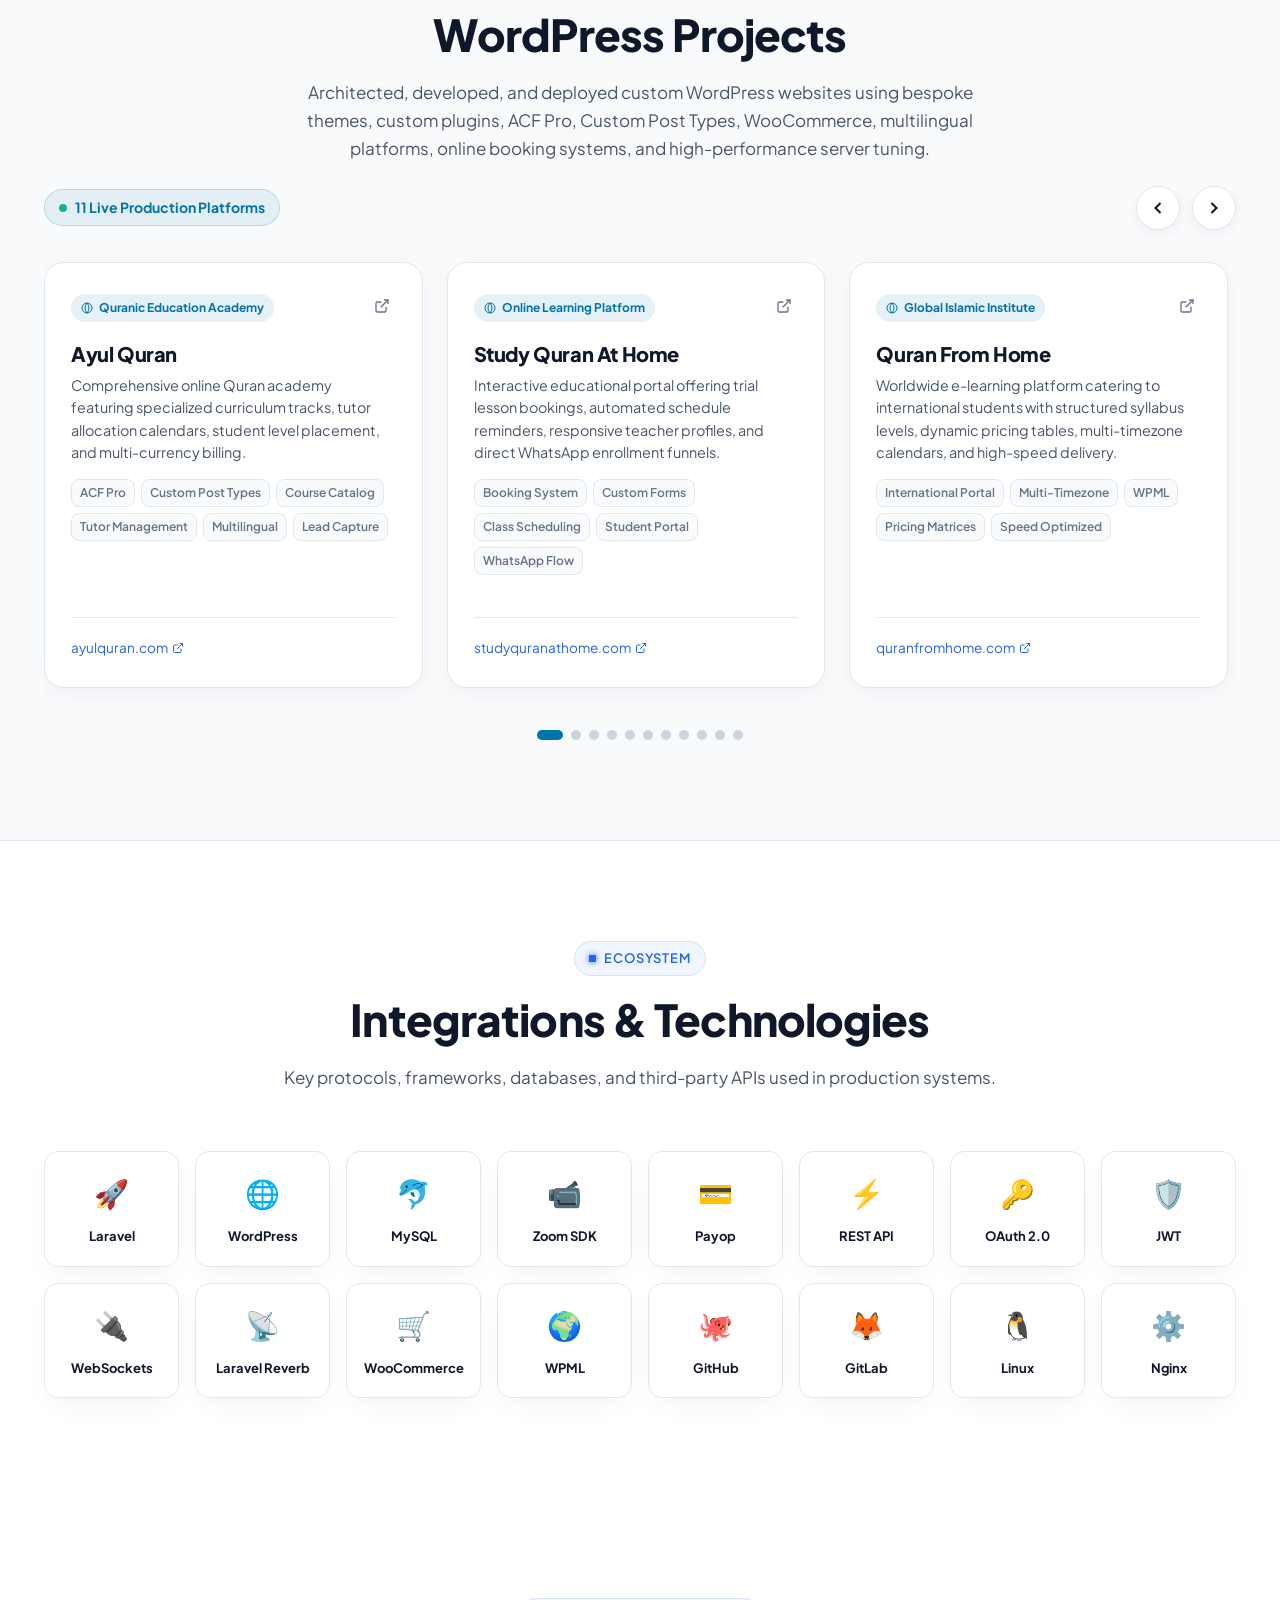
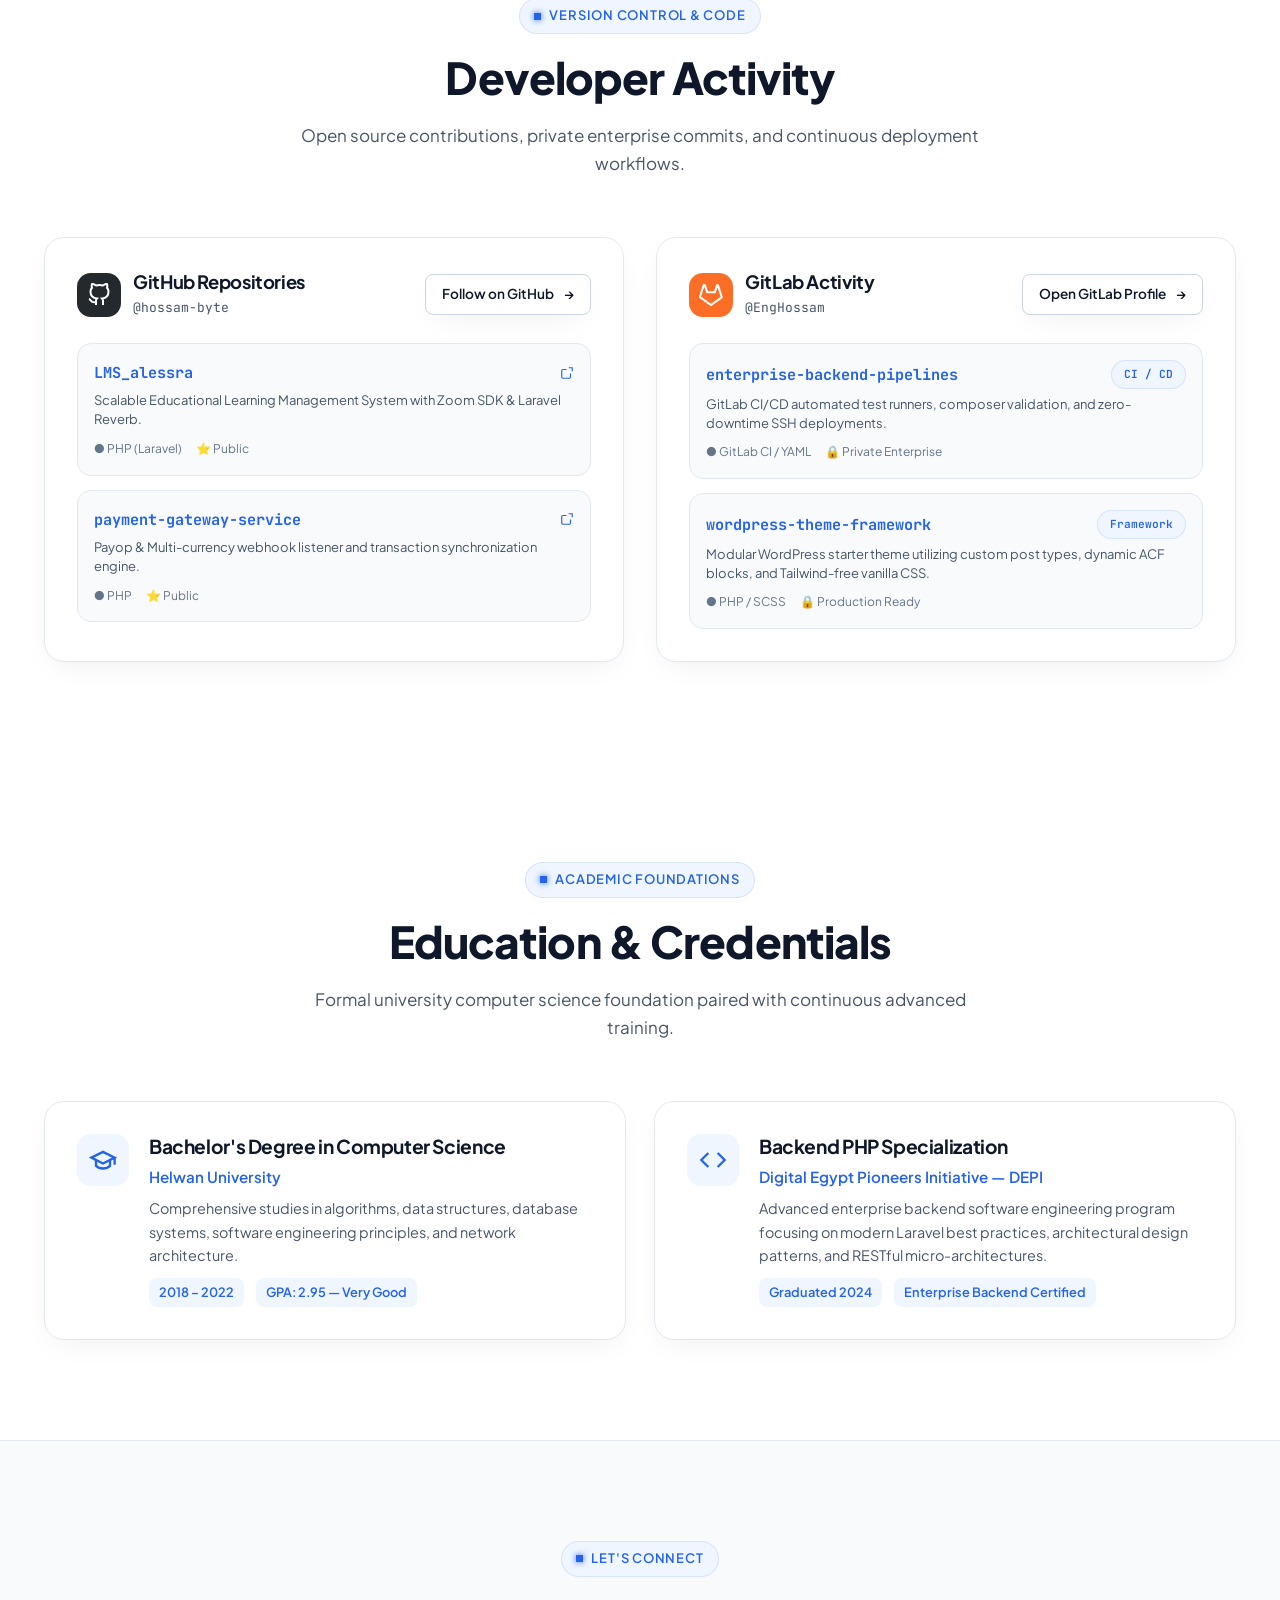
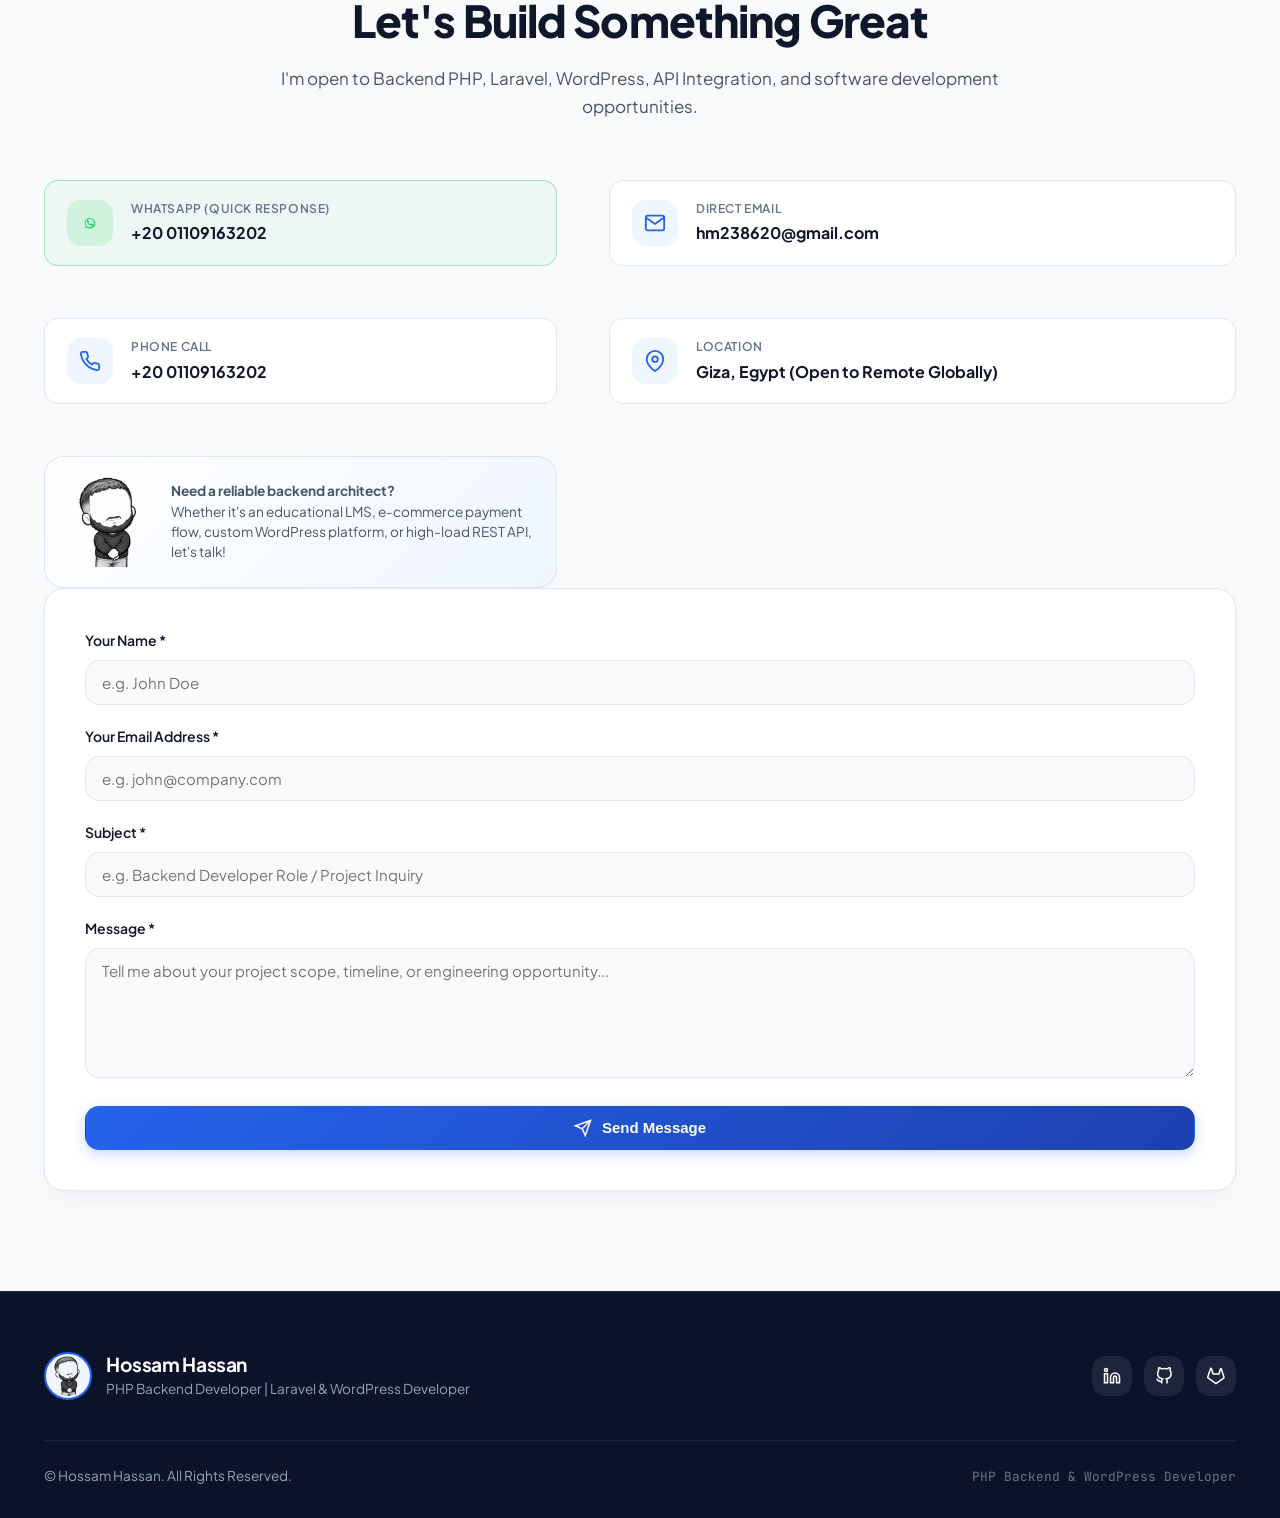
==== commit 16fae8b8: "tt" ====
--- a/index.html
+++ b/index.html
@@ -166,22 +166,35 @@
     <a href="#wordpress" class="mobile-nav-link">WordPress Projects <span>→</span></a>
     <a href="#contact" class="mobile-nav-link">Contact Me <span>→</span></a>
     <div style="margin-top: 20px; display: flex; flex-direction: column; gap: 10px;">
-      <a href="https://api.whatsapp.com/send?phone=201109163202&text=Hello%20Hossam,%20I%20saw%20your%20portfolio." target="_blank"
-        rel="noopener noreferrer" class="btn btn-whatsapp" style="width: 100%;">
+      <a href="https://api.whatsapp.com/send?phone=201109163202&text=Hello%20Hossam,%20I%20saw%20your%20portfolio."
+        target="_blank" rel="noopener noreferrer" class="btn btn-whatsapp" style="width: 100%;">
         Chat on WhatsApp
       </a>
       <a href="assets/docs/Hossam_Hassan_Resume.pdf" download class="btn btn-primary" style="width: 100%;">
         Download CV (PDF)
       </a>
       <div style="display: flex; justify-content: center; gap: 14px; margin-top: 10px;">
-        <a href="https://www.linkedin.com/in/hossam-hassan-290625214" target="_blank" rel="noopener noreferrer" class="social-nav-link" aria-label="LinkedIn Profile" title="LinkedIn">
-          <svg width="18" height="18" viewBox="0 0 24 24" fill="none" stroke="currentColor" stroke-width="2"><path d="M16 8a6 6 0 0 1 6 6v7h-4v-7a2 2 0 0 0-2-2 2 2 0 0 0-2 2v7h-4v-7a6 6 0 0 1 6-6z"/><rect x="2" y="9" width="4" height="12"/><circle cx="4" cy="4" r="2"/></svg>
+        <a href="https://www.linkedin.com/in/hossam-hassan-290625214" target="_blank" rel="noopener noreferrer"
+          class="social-nav-link" aria-label="LinkedIn Profile" title="LinkedIn">
+          <svg width="18" height="18" viewBox="0 0 24 24" fill="none" stroke="currentColor" stroke-width="2">
+            <path d="M16 8a6 6 0 0 1 6 6v7h-4v-7a2 2 0 0 0-2-2 2 2 0 0 0-2 2v7h-4v-7a6 6 0 0 1 6-6z" />
+            <rect x="2" y="9" width="4" height="12" />
+            <circle cx="4" cy="4" r="2" />
+          </svg>
         </a>
-        <a href="https://github.com/hossam-byte" target="_blank" rel="noopener noreferrer" class="social-nav-link" aria-label="GitHub Profile" title="GitHub">
-          <svg width="18" height="18" viewBox="0 0 24 24" fill="none" stroke="currentColor" stroke-width="2"><path d="M9 19c-5 1.5-5-2.5-7-3m14 6v-3.87a3.37 3.37 0 0 0-.94-2.61c3.14-.35 6.44-1.54 6.44-7A5.44 5.44 0 0 0 20 4.77 5.07 5.07 0 0 0 19.91 1S18.73.65 16 2.48a13.38 13.38 0 0 0-7 0C6.27.65 5.09 1 5.09 1A5.07 5.07 0 0 0 5 4.77a5.44 5.44 0 0 0-1.5 3.78c0 5.42 3.3 6.61 6.44 7A3.37 3.37 0 0 0 9 18.13V22"/></svg>
+        <a href="https://github.com/hossam-byte" target="_blank" rel="noopener noreferrer" class="social-nav-link"
+          aria-label="GitHub Profile" title="GitHub">
+          <svg width="18" height="18" viewBox="0 0 24 24" fill="none" stroke="currentColor" stroke-width="2">
+            <path
+              d="M9 19c-5 1.5-5-2.5-7-3m14 6v-3.87a3.37 3.37 0 0 0-.94-2.61c3.14-.35 6.44-1.54 6.44-7A5.44 5.44 0 0 0 20 4.77 5.07 5.07 0 0 0 19.91 1S18.73.65 16 2.48a13.38 13.38 0 0 0-7 0C6.27.65 5.09 1 5.09 1A5.07 5.07 0 0 0 5 4.77a5.44 5.44 0 0 0-1.5 3.78c0 5.42 3.3 6.61 6.44 7A3.37 3.37 0 0 0 9 18.13V22" />
+          </svg>
         </a>
-        <a href="https://gitlab.com/EngHossam" target="_blank" rel="noopener noreferrer" class="social-nav-link" aria-label="GitLab Profile" title="GitLab">
-          <svg width="18" height="18" viewBox="0 0 24 24" fill="none" stroke="currentColor" stroke-width="2"><path d="M22.65 14.39L12 22.13 1.35 14.39a.84.84 0 0 1-.3-.94l1.22-3.78 2.44-7.51A.42.42 0 0 1 5.49 2h.02c.2 0 .38.14.44.33l2.22 6.84h7.66l2.22-6.84a.46.46 0 0 1 .44-.33h.02c.22 0 .4.15.47.36l2.43 7.48 1.23 3.8a.84.84 0 0 1-.3.95z"/></svg>
+        <a href="https://gitlab.com/EngHossam" target="_blank" rel="noopener noreferrer" class="social-nav-link"
+          aria-label="GitLab Profile" title="GitLab">
+          <svg width="18" height="18" viewBox="0 0 24 24" fill="none" stroke="currentColor" stroke-width="2">
+            <path
+              d="M22.65 14.39L12 22.13 1.35 14.39a.84.84 0 0 1-.3-.94l1.22-3.78 2.44-7.51A.42.42 0 0 1 5.49 2h.02c.2 0 .38.14.44.33l2.22 6.84h7.66l2.22-6.84a.46.46 0 0 1 .44-.33h.02c.22 0 .4.15.47.36l2.43 7.48 1.23 3.8a.84.84 0 0 1-.3.95z" />
+          </svg>
         </a>
       </div>
     </div>
@@ -2056,7 +2069,7 @@
       <div class="footer-bottom">
         <div>© Hossam Hassan. All Rights Reserved.</div>
         <div style="font-family: var(--font-mono); font-size: 0.8rem; color: #64748B;">
-          Built with Modern Vanilla CSS • Scalable Backend Architecture
+          PHP Backend & WordPress Developer
         </div>
       </div>
     </div>
